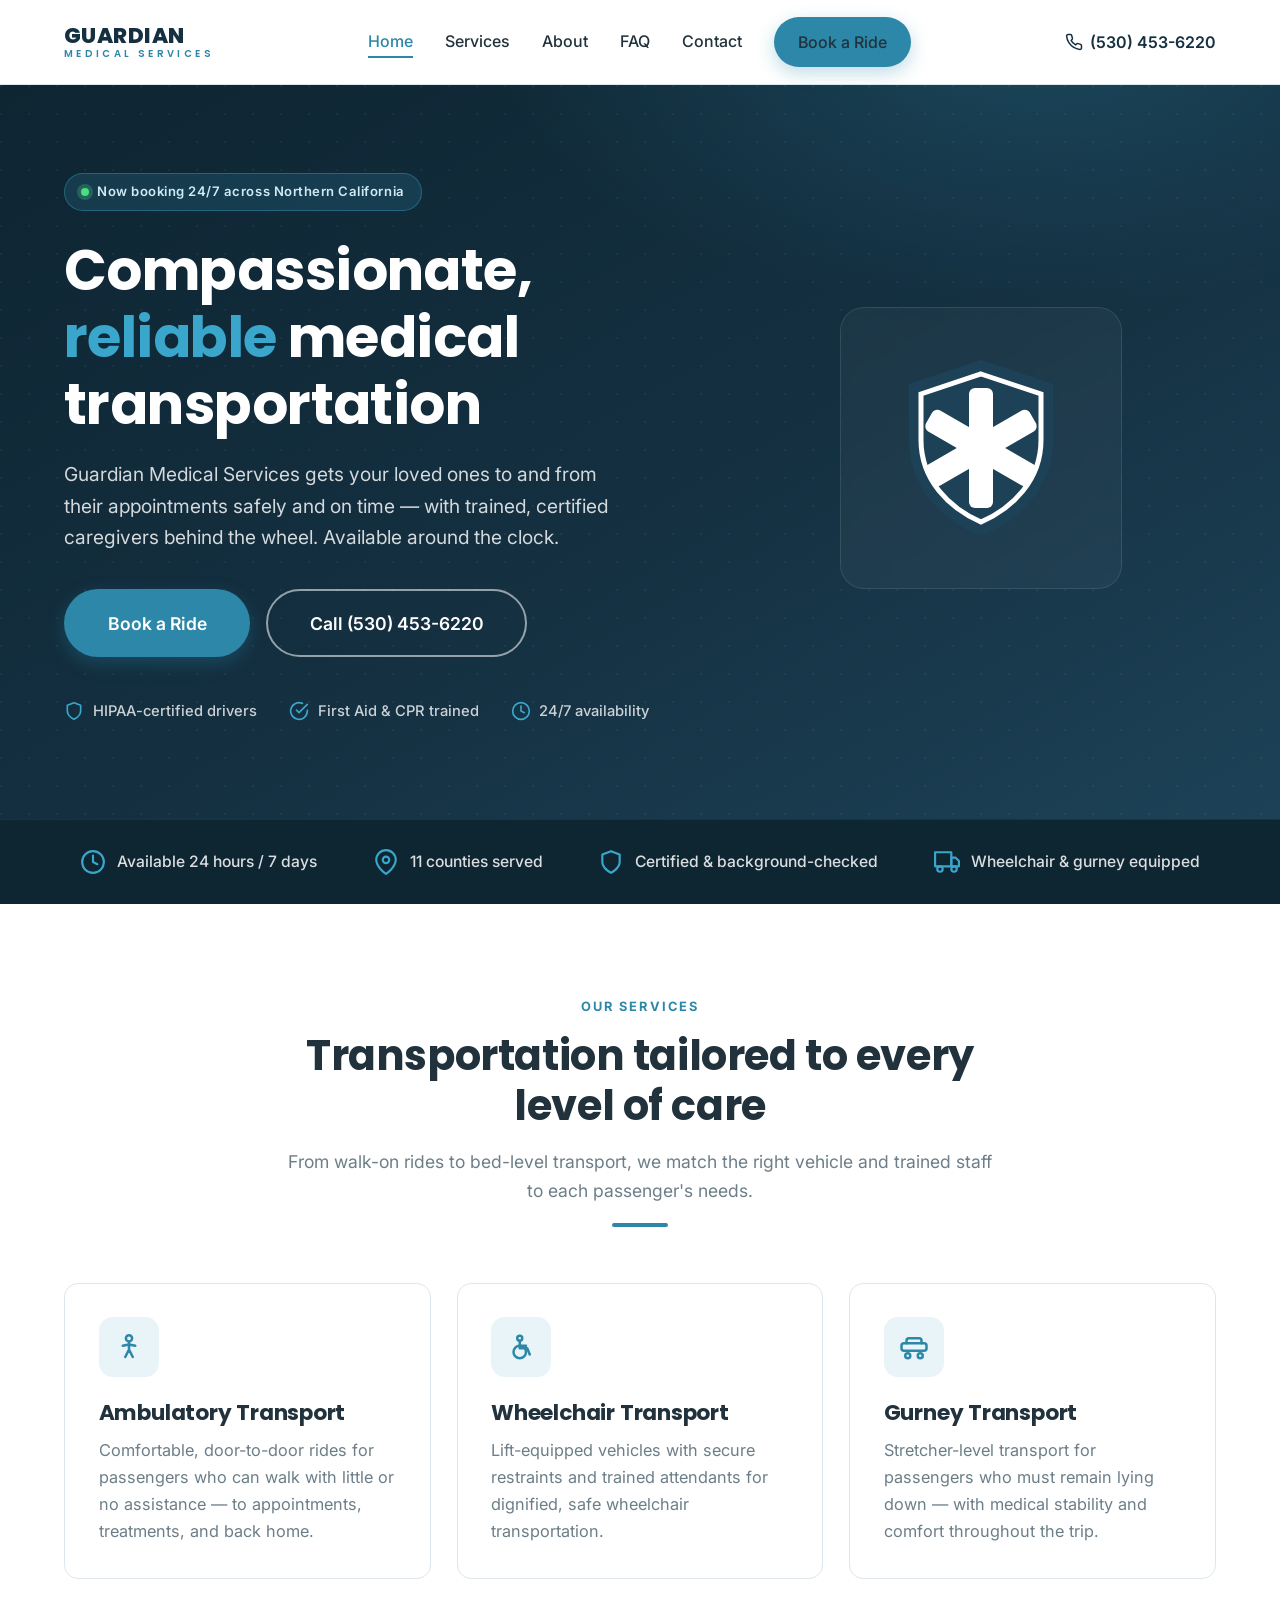
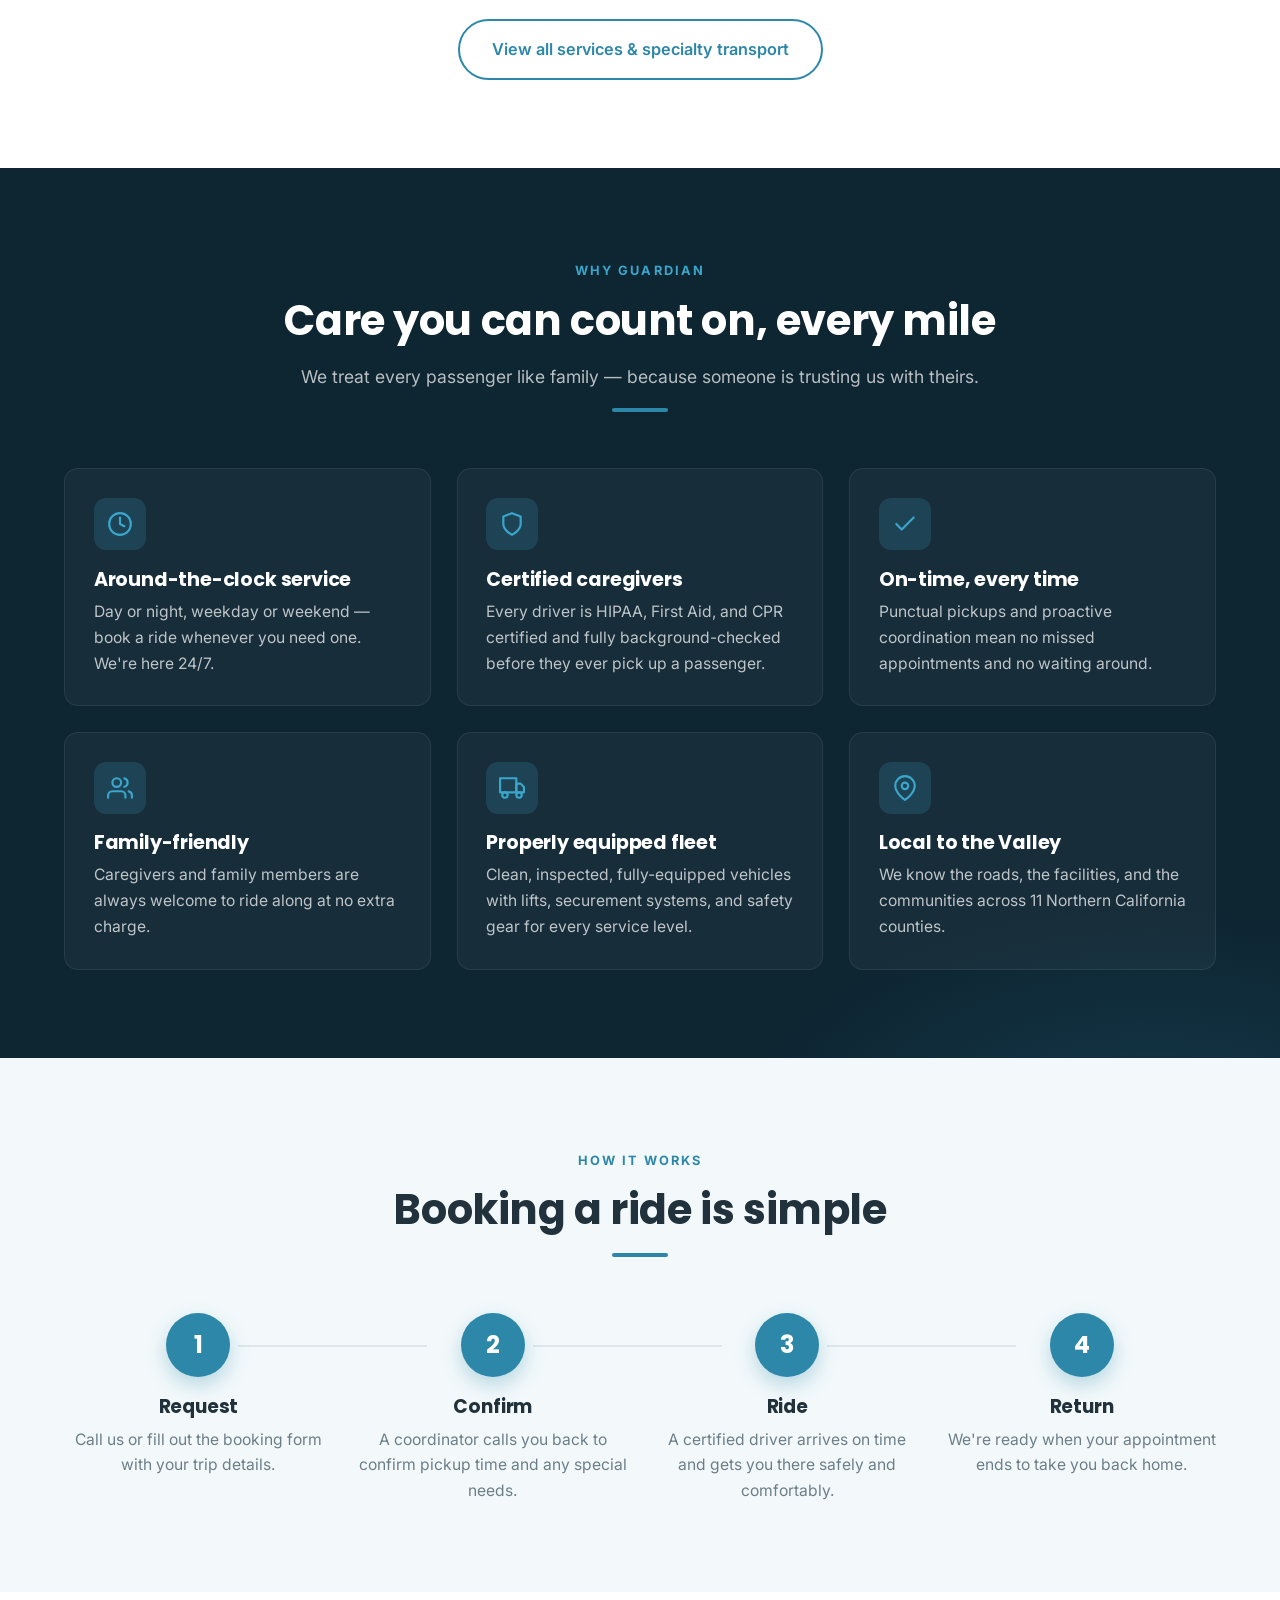
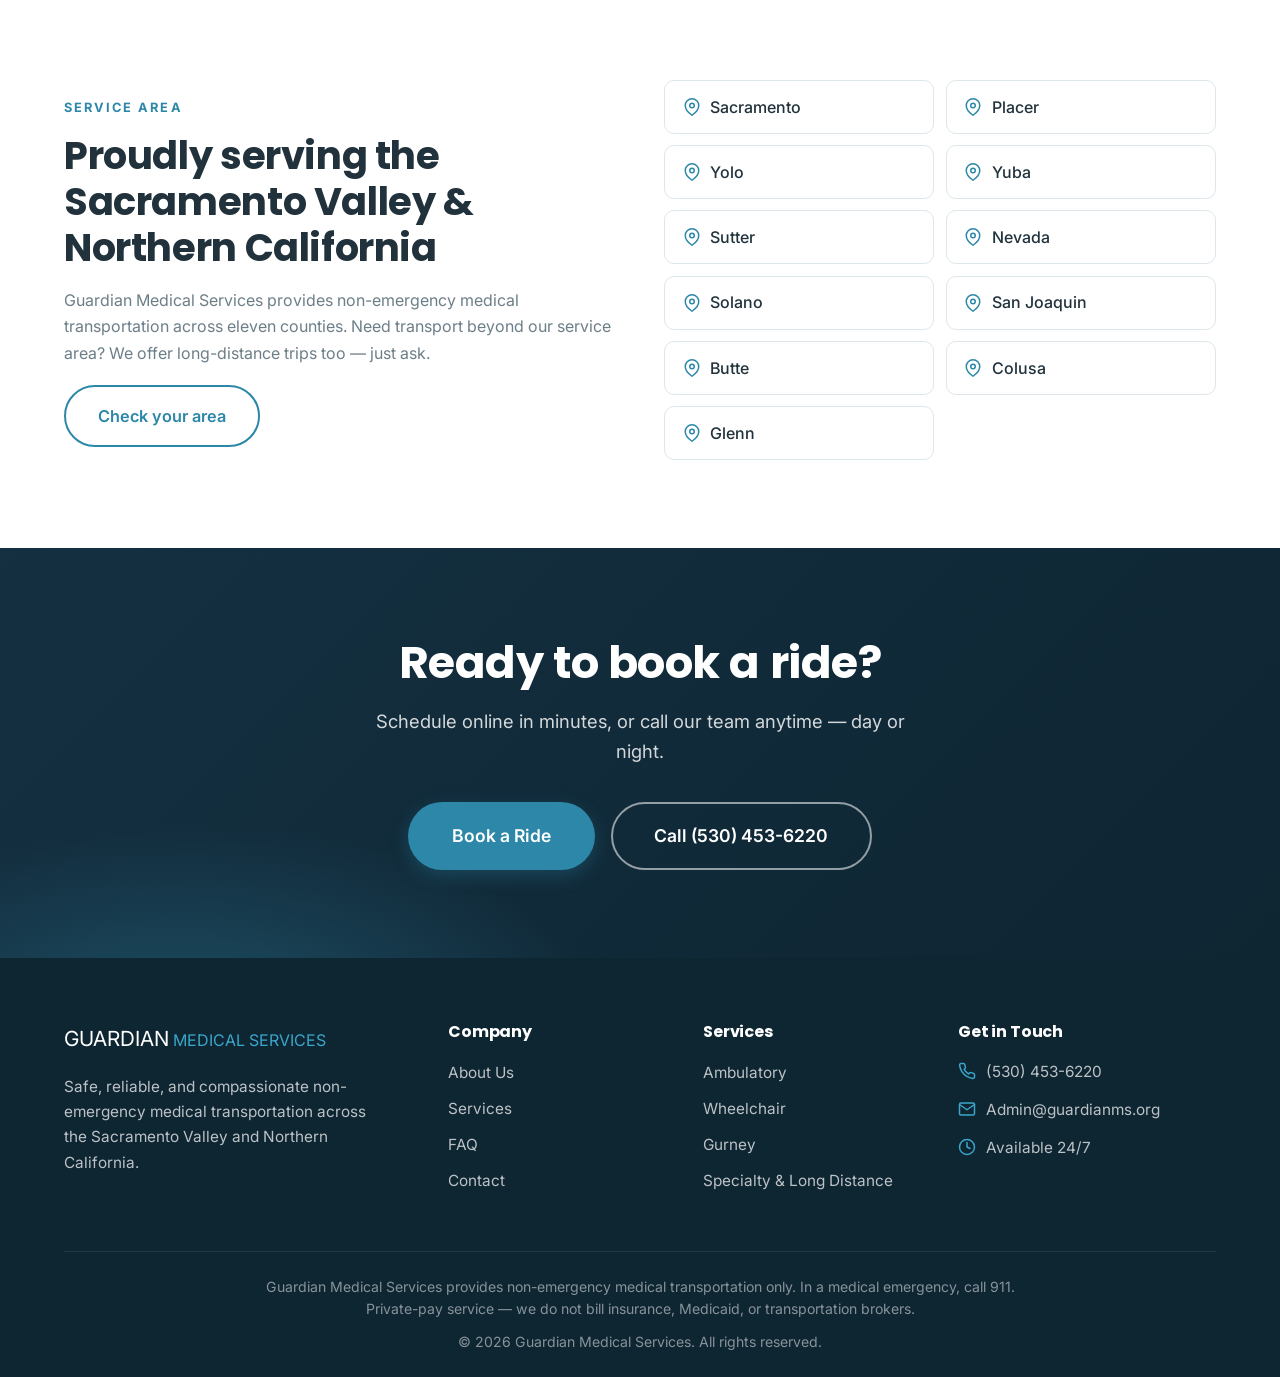
==== index.html @ 2181254e "Initial build: Guardian Medical Services NEMT website Multi-page static site (HTML/CSS/JS) for GitHu" ====
<!DOCTYPE html>
<html lang="en">
<head>
    <meta charset="UTF-8">
    <meta name="viewport" content="width=device-width, initial-scale=1.0">
    <title>Guardian Medical Services | Non-Emergency Medical Transportation — Sacramento Valley & Northern California</title>
    <meta name="description" content="Guardian Medical Services provides safe, reliable, 24/7 non-emergency medical transportation (NEMT) across the Sacramento Valley and Northern California. Ambulatory, wheelchair, gurney, and specialty transport with HIPAA, First Aid, and CPR certified drivers.">
    <link rel="icon" type="image/svg+xml" href="images/favicon.svg">
    <link rel="preconnect" href="https://fonts.googleapis.com">
    <link rel="preconnect" href="https://fonts.gstatic.com" crossorigin>
    <link href="https://fonts.googleapis.com/css2?family=Poppins:wght@500;600;700;800&family=Inter:wght@300;400;500;600;700&display=swap" rel="stylesheet">
    <link rel="stylesheet" href="css/style.css">
</head>
<body>

    <!-- ===================== Header ===================== -->
    <header class="site-header">
        <nav class="nav" aria-label="Primary">
            <a href="index.html" class="nav-logo" aria-label="Guardian Medical Services — Home">
                <img src="images/logo.png" alt="Guardian Medical Services"
                     onerror="this.style.display='none';this.nextElementSibling.style.display='block';">
                <span class="logo-fallback" style="display:none;">
                    <span class="lf-main">GUARDIAN</span>
                    <span class="lf-sub">MEDICAL SERVICES</span>
                </span>
            </a>

            <ul class="nav-links" id="navLinks">
                <li><a href="index.html" class="active">Home</a></li>
                <li><a href="services.html">Services</a></li>
                <li><a href="about.html">About</a></li>
                <li><a href="faq.html">FAQ</a></li>
                <li><a href="contact.html">Contact</a></li>
                <li><a href="book.html" class="btn btn-primary" style="padding:0.6rem 1.4rem;">Book a Ride</a></li>
            </ul>

            <div class="nav-cta">
                <a href="tel:+15304536220" class="nav-phone">
                    <svg viewBox="0 0 24 24" fill="none" stroke="currentColor" stroke-width="2" stroke-linecap="round" stroke-linejoin="round"><path d="M22 16.92v3a2 2 0 0 1-2.18 2 19.79 19.79 0 0 1-8.63-3.07 19.5 19.5 0 0 1-6-6 19.79 19.79 0 0 1-3.07-8.67A2 2 0 0 1 4.11 2h3a2 2 0 0 1 2 1.72c.13.96.36 1.9.7 2.81a2 2 0 0 1-.45 2.11L8.09 9.91a16 16 0 0 0 6 6l1.27-1.27a2 2 0 0 1 2.11-.45c.9.34 1.85.57 2.81.7A2 2 0 0 1 22 16.92z"/></svg>
                    <span>(530) 453-6220</span>
                </a>
                <button class="nav-toggle" id="navToggle" aria-label="Toggle menu" aria-expanded="false">
                    <span></span><span></span><span></span>
                </button>
            </div>
        </nav>
    </header>

    <!-- ===================== Hero ===================== -->
    <section class="hero">
        <div class="hero-inner">
            <div class="hero-copy">
                <span class="hero-badge"><span class="dot"></span> Now booking 24/7 across Northern California</span>
                <h1>Compassionate, <span class="hl">reliable</span> medical transportation</h1>
                <p>Guardian Medical Services gets your loved ones to and from their appointments safely and on time — with trained, certified caregivers behind the wheel. Available around the clock.</p>
                <div class="hero-actions">
                    <a href="book.html" class="btn btn-primary btn-lg">Book a Ride</a>
                    <a href="tel:+15304536220" class="btn btn-ghost btn-lg">Call (530) 453-6220</a>
                </div>
                <div class="hero-trust">
                    <span class="ht"><svg viewBox="0 0 24 24" fill="none" stroke="currentColor" stroke-width="2" stroke-linecap="round" stroke-linejoin="round"><path d="M12 22s8-4 8-10V5l-8-3-8 3v7c0 6 8 10 8 10z"/></svg> HIPAA-certified drivers</span>
                    <span class="ht"><svg viewBox="0 0 24 24" fill="none" stroke="currentColor" stroke-width="2" stroke-linecap="round" stroke-linejoin="round"><path d="M22 11.08V12a10 10 0 1 1-5.93-9.14"/><polyline points="22 4 12 14.01 9 11.01"/></svg> First Aid &amp; CPR trained</span>
                    <span class="ht"><svg viewBox="0 0 24 24" fill="none" stroke="currentColor" stroke-width="2" stroke-linecap="round" stroke-linejoin="round"><circle cx="12" cy="12" r="10"/><polyline points="12 6 12 12 16 14"/></svg> 24/7 availability</span>
                </div>
            </div>
            <div class="hero-art">
                <div class="logo-glow">
                    <img src="images/logo.png" alt="Guardian Medical Services"
                         onerror="this.style.display='none';this.nextElementSibling.style.display='block';">
                    <!-- SVG shield fallback if logo.png not yet added -->
                    <svg class="shield-svg" style="display:none;" viewBox="0 0 100 100" xmlns="http://www.w3.org/2000/svg">
                        <path d="M50 6 L86 18 V46 C86 70 70 86 50 94 C30 86 14 70 14 46 V18 Z" fill="#1d4257"/>
                        <path d="M50 13 L80 23 V46 C80 66 66 80 50 87 C34 80 20 66 20 46 V23 Z" fill="none" stroke="#fff" stroke-width="2.5"/>
                        <g transform="translate(50 50)" fill="#fff">
                            <rect x="-6" y="-30" width="12" height="60" rx="3"/>
                            <rect x="-6" y="-30" width="12" height="60" rx="3" transform="rotate(60)"/>
                            <rect x="-6" y="-30" width="12" height="60" rx="3" transform="rotate(120)"/>
                        </g>
                    </svg>
                </div>
            </div>
        </div>
    </section>

    <!-- ===================== Trust bar ===================== -->
    <section class="trustbar">
        <div class="container">
            <span class="ti"><svg viewBox="0 0 24 24" fill="none" stroke="currentColor" stroke-width="2" stroke-linecap="round" stroke-linejoin="round"><circle cx="12" cy="12" r="10"/><polyline points="12 6 12 12 16 14"/></svg> Available 24 hours / 7 days</span>
            <span class="ti"><svg viewBox="0 0 24 24" fill="none" stroke="currentColor" stroke-width="2" stroke-linecap="round" stroke-linejoin="round"><path d="M21 10c0 7-9 13-9 13s-9-6-9-13a9 9 0 0 1 18 0z"/><circle cx="12" cy="10" r="3"/></svg> 11 counties served</span>
            <span class="ti"><svg viewBox="0 0 24 24" fill="none" stroke="currentColor" stroke-width="2" stroke-linecap="round" stroke-linejoin="round"><path d="M12 22s8-4 8-10V5l-8-3-8 3v7c0 6 8 10 8 10z"/></svg> Certified &amp; background-checked</span>
            <span class="ti"><svg viewBox="0 0 24 24" fill="none" stroke="currentColor" stroke-width="2" stroke-linecap="round" stroke-linejoin="round"><rect x="1" y="3" width="15" height="13"/><polygon points="16 8 20 8 23 11 23 16 16 16 16 8"/><circle cx="5.5" cy="18.5" r="2.5"/><circle cx="18.5" cy="18.5" r="2.5"/></svg> Wheelchair &amp; gurney equipped</span>
        </div>
    </section>

    <!-- ===================== Services overview ===================== -->
    <section class="section">
        <div class="container">
            <div class="section-head reveal">
                <span class="eyebrow">Our Services</span>
                <h2>Transportation tailored to every level of care</h2>
                <p>From walk-on rides to bed-level transport, we match the right vehicle and trained staff to each passenger's needs.</p>
                <div class="accent-line"></div>
            </div>
            <div class="grid grid-3">
                <div class="card reveal">
                    <div class="card-icon"><svg viewBox="0 0 24 24" fill="none" stroke="currentColor" stroke-width="2" stroke-linecap="round" stroke-linejoin="round"><circle cx="12" cy="5" r="2.5"/><path d="M12 8v6m0 0-3 6m3-6 3 6M7 11l5-1 5 1"/></svg></div>
                    <h3>Ambulatory Transport</h3>
                    <p>Comfortable, door-to-door rides for passengers who can walk with little or no assistance — to appointments, treatments, and back home.</p>
                </div>
                <div class="card reveal d1">
                    <div class="card-icon"><svg viewBox="0 0 24 24" fill="none" stroke="currentColor" stroke-width="2" stroke-linecap="round" stroke-linejoin="round"><circle cx="11" cy="5" r="2"/><path d="M11 7v6h6l2 5"/><circle cx="11" cy="16" r="5"/><path d="M11 11h5"/></svg></div>
                    <h3>Wheelchair Transport</h3>
                    <p>Lift-equipped vehicles with secure restraints and trained attendants for dignified, safe wheelchair transportation.</p>
                </div>
                <div class="card reveal d2">
                    <div class="card-icon"><svg viewBox="0 0 24 24" fill="none" stroke="currentColor" stroke-width="2" stroke-linecap="round" stroke-linejoin="round"><rect x="2" y="9" width="20" height="6" rx="2"/><circle cx="7" cy="19" r="2"/><circle cx="17" cy="19" r="2"/><path d="M6 9V7a2 2 0 0 1 2-2h8a2 2 0 0 1 2 2v2"/></svg></div>
                    <h3>Gurney Transport</h3>
                    <p>Stretcher-level transport for passengers who must remain lying down — with medical stability and comfort throughout the trip.</p>
                </div>
            </div>
            <div style="text-align:center; margin-top:2.5rem;" class="reveal">
                <a href="services.html" class="btn btn-outline">View all services &amp; specialty transport</a>
            </div>
        </div>
    </section>

    <!-- ===================== Why Guardian ===================== -->
    <section class="section why">
        <div class="container">
            <div class="section-head reveal">
                <span class="eyebrow" style="color:var(--blue-light);">Why Guardian</span>
                <h2>Care you can count on, every mile</h2>
                <p>We treat every passenger like family — because someone is trusting us with theirs.</p>
                <div class="accent-line"></div>
            </div>
            <div class="why-grid">
                <div class="why-item reveal">
                    <div class="wi-icon"><svg viewBox="0 0 24 24" fill="none" stroke="currentColor" stroke-width="2" stroke-linecap="round" stroke-linejoin="round"><circle cx="12" cy="12" r="10"/><polyline points="12 6 12 12 16 14"/></svg></div>
                    <h3>Around-the-clock service</h3>
                    <p>Day or night, weekday or weekend — book a ride whenever you need one. We're here 24/7.</p>
                </div>
                <div class="why-item reveal d1">
                    <div class="wi-icon"><svg viewBox="0 0 24 24" fill="none" stroke="currentColor" stroke-width="2" stroke-linecap="round" stroke-linejoin="round"><path d="M12 22s8-4 8-10V5l-8-3-8 3v7c0 6 8 10 8 10z"/></svg></div>
                    <h3>Certified caregivers</h3>
                    <p>Every driver is HIPAA, First Aid, and CPR certified and fully background-checked before they ever pick up a passenger.</p>
                </div>
                <div class="why-item reveal d2">
                    <div class="wi-icon"><svg viewBox="0 0 24 24" fill="none" stroke="currentColor" stroke-width="2" stroke-linecap="round" stroke-linejoin="round"><path d="M20 6 9 17l-5-5"/></svg></div>
                    <h3>On-time, every time</h3>
                    <p>Punctual pickups and proactive coordination mean no missed appointments and no waiting around.</p>
                </div>
                <div class="why-item reveal">
                    <div class="wi-icon"><svg viewBox="0 0 24 24" fill="none" stroke="currentColor" stroke-width="2" stroke-linecap="round" stroke-linejoin="round"><path d="M17 21v-2a4 4 0 0 0-4-4H5a4 4 0 0 0-4 4v2"/><circle cx="9" cy="7" r="4"/><path d="M23 21v-2a4 4 0 0 0-3-3.87M16 3.13a4 4 0 0 1 0 7.75"/></svg></div>
                    <h3>Family-friendly</h3>
                    <p>Caregivers and family members are always welcome to ride along at no extra charge.</p>
                </div>
                <div class="why-item reveal d1">
                    <div class="wi-icon"><svg viewBox="0 0 24 24" fill="none" stroke="currentColor" stroke-width="2" stroke-linecap="round" stroke-linejoin="round"><rect x="1" y="3" width="15" height="13"/><polygon points="16 8 20 8 23 11 23 16 16 16 16 8"/><circle cx="5.5" cy="18.5" r="2.5"/><circle cx="18.5" cy="18.5" r="2.5"/></svg></div>
                    <h3>Properly equipped fleet</h3>
                    <p>Clean, inspected, fully-equipped vehicles with lifts, securement systems, and safety gear for every service level.</p>
                </div>
                <div class="why-item reveal d2">
                    <div class="wi-icon"><svg viewBox="0 0 24 24" fill="none" stroke="currentColor" stroke-width="2" stroke-linecap="round" stroke-linejoin="round"><path d="M21 10c0 7-9 13-9 13s-9-6-9-13a9 9 0 0 1 18 0z"/><circle cx="12" cy="10" r="3"/></svg></div>
                    <h3>Local to the Valley</h3>
                    <p>We know the roads, the facilities, and the communities across 11 Northern California counties.</p>
                </div>
            </div>
        </div>
    </section>

    <!-- ===================== How it works ===================== -->
    <section class="section" style="background:var(--sky-soft);">
        <div class="container">
            <div class="section-head reveal">
                <span class="eyebrow">How It Works</span>
                <h2>Booking a ride is simple</h2>
                <div class="accent-line"></div>
            </div>
            <div class="steps">
                <div class="step reveal">
                    <div class="step-num">1</div>
                    <h3>Request</h3>
                    <p>Call us or fill out the booking form with your trip details.</p>
                </div>
                <div class="step reveal d1">
                    <div class="step-num">2</div>
                    <h3>Confirm</h3>
                    <p>A coordinator calls you back to confirm pickup time and any special needs.</p>
                </div>
                <div class="step reveal d2">
                    <div class="step-num">3</div>
                    <h3>Ride</h3>
                    <p>A certified driver arrives on time and gets you there safely and comfortably.</p>
                </div>
                <div class="step reveal d3">
                    <div class="step-num">4</div>
                    <h3>Return</h3>
                    <p>We're ready when your appointment ends to take you back home.</p>
                </div>
            </div>
        </div>
    </section>

    <!-- ===================== Service area ===================== -->
    <section class="section">
        <div class="container">
            <div class="area-wrap">
                <div class="reveal">
                    <span class="eyebrow">Service Area</span>
                    <h2 style="font-size:clamp(1.8rem,3vw,2.4rem); margin-bottom:1rem;">Proudly serving the Sacramento Valley &amp; Northern California</h2>
                    <p style="color:var(--text-light); margin-bottom:1.2rem;">Guardian Medical Services provides non-emergency medical transportation across eleven counties. Need transport beyond our service area? We offer long-distance trips too — just ask.</p>
                    <a href="contact.html" class="btn btn-outline">Check your area</a>
                </div>
                <div class="county-grid reveal d1">
                    <span class="county"><svg viewBox="0 0 24 24" fill="none" stroke="currentColor" stroke-width="2" stroke-linecap="round" stroke-linejoin="round"><path d="M21 10c0 7-9 13-9 13s-9-6-9-13a9 9 0 0 1 18 0z"/><circle cx="12" cy="10" r="3"/></svg> Sacramento</span>
                    <span class="county"><svg viewBox="0 0 24 24" fill="none" stroke="currentColor" stroke-width="2" stroke-linecap="round" stroke-linejoin="round"><path d="M21 10c0 7-9 13-9 13s-9-6-9-13a9 9 0 0 1 18 0z"/><circle cx="12" cy="10" r="3"/></svg> Placer</span>
                    <span class="county"><svg viewBox="0 0 24 24" fill="none" stroke="currentColor" stroke-width="2" stroke-linecap="round" stroke-linejoin="round"><path d="M21 10c0 7-9 13-9 13s-9-6-9-13a9 9 0 0 1 18 0z"/><circle cx="12" cy="10" r="3"/></svg> Yolo</span>
                    <span class="county"><svg viewBox="0 0 24 24" fill="none" stroke="currentColor" stroke-width="2" stroke-linecap="round" stroke-linejoin="round"><path d="M21 10c0 7-9 13-9 13s-9-6-9-13a9 9 0 0 1 18 0z"/><circle cx="12" cy="10" r="3"/></svg> Yuba</span>
                    <span class="county"><svg viewBox="0 0 24 24" fill="none" stroke="currentColor" stroke-width="2" stroke-linecap="round" stroke-linejoin="round"><path d="M21 10c0 7-9 13-9 13s-9-6-9-13a9 9 0 0 1 18 0z"/><circle cx="12" cy="10" r="3"/></svg> Sutter</span>
                    <span class="county"><svg viewBox="0 0 24 24" fill="none" stroke="currentColor" stroke-width="2" stroke-linecap="round" stroke-linejoin="round"><path d="M21 10c0 7-9 13-9 13s-9-6-9-13a9 9 0 0 1 18 0z"/><circle cx="12" cy="10" r="3"/></svg> Nevada</span>
                    <span class="county"><svg viewBox="0 0 24 24" fill="none" stroke="currentColor" stroke-width="2" stroke-linecap="round" stroke-linejoin="round"><path d="M21 10c0 7-9 13-9 13s-9-6-9-13a9 9 0 0 1 18 0z"/><circle cx="12" cy="10" r="3"/></svg> Solano</span>
                    <span class="county"><svg viewBox="0 0 24 24" fill="none" stroke="currentColor" stroke-width="2" stroke-linecap="round" stroke-linejoin="round"><path d="M21 10c0 7-9 13-9 13s-9-6-9-13a9 9 0 0 1 18 0z"/><circle cx="12" cy="10" r="3"/></svg> San Joaquin</span>
                    <span class="county"><svg viewBox="0 0 24 24" fill="none" stroke="currentColor" stroke-width="2" stroke-linecap="round" stroke-linejoin="round"><path d="M21 10c0 7-9 13-9 13s-9-6-9-13a9 9 0 0 1 18 0z"/><circle cx="12" cy="10" r="3"/></svg> Butte</span>
                    <span class="county"><svg viewBox="0 0 24 24" fill="none" stroke="currentColor" stroke-width="2" stroke-linecap="round" stroke-linejoin="round"><path d="M21 10c0 7-9 13-9 13s-9-6-9-13a9 9 0 0 1 18 0z"/><circle cx="12" cy="10" r="3"/></svg> Colusa</span>
                    <span class="county"><svg viewBox="0 0 24 24" fill="none" stroke="currentColor" stroke-width="2" stroke-linecap="round" stroke-linejoin="round"><path d="M21 10c0 7-9 13-9 13s-9-6-9-13a9 9 0 0 1 18 0z"/><circle cx="12" cy="10" r="3"/></svg> Glenn</span>
                </div>
            </div>
        </div>
    </section>

    <!-- ===================== CTA ===================== -->
    <section class="section cta">
        <div class="container">
            <h2 class="reveal">Ready to book a ride?</h2>
            <p class="reveal">Schedule online in minutes, or call our team anytime — day or night.</p>
            <div class="cta-actions reveal">
                <a href="book.html" class="btn btn-primary btn-lg">Book a Ride</a>
                <a href="tel:+15304536220" class="btn btn-ghost btn-lg">Call (530) 453-6220</a>
            </div>
        </div>
    </section>

    <!-- ===================== Footer ===================== -->
    <footer class="site-footer">
        <div class="container">
            <div class="footer-grid">
                <div class="footer-brand">
                    <img src="images/logo.png" alt="Guardian Medical Services"
                         onerror="this.style.display='none';this.nextElementSibling.style.display='block';">
                    <span class="logo-fallback" style="display:none;">
                        <span class="lf-main" style="font-size:1.3rem;">GUARDIAN</span>
                        <span class="lf-sub">MEDICAL SERVICES</span>
                    </span>
                    <p>Safe, reliable, and compassionate non-emergency medical transportation across the Sacramento Valley and Northern California.</p>
                </div>
                <div class="footer-col">
                    <h4>Company</h4>
                    <ul>
                        <li><a href="about.html">About Us</a></li>
                        <li><a href="services.html">Services</a></li>
                        <li><a href="faq.html">FAQ</a></li>
                        <li><a href="contact.html">Contact</a></li>
                    </ul>
                </div>
                <div class="footer-col">
                    <h4>Services</h4>
                    <ul>
                        <li><a href="services.html">Ambulatory</a></li>
                        <li><a href="services.html">Wheelchair</a></li>
                        <li><a href="services.html">Gurney</a></li>
                        <li><a href="services.html">Specialty &amp; Long Distance</a></li>
                    </ul>
                </div>
                <div class="footer-col footer-contact">
                    <h4>Get in Touch</h4>
                    <ul>
                        <li><svg viewBox="0 0 24 24" fill="none" stroke="currentColor" stroke-width="2" stroke-linecap="round" stroke-linejoin="round"><path d="M22 16.92v3a2 2 0 0 1-2.18 2 19.79 19.79 0 0 1-8.63-3.07 19.5 19.5 0 0 1-6-6 19.79 19.79 0 0 1-3.07-8.67A2 2 0 0 1 4.11 2h3a2 2 0 0 1 2 1.72c.13.96.36 1.9.7 2.81a2 2 0 0 1-.45 2.11L8.09 9.91a16 16 0 0 0 6 6l1.27-1.27a2 2 0 0 1 2.11-.45c.9.34 1.85.57 2.81.7A2 2 0 0 1 22 16.92z"/></svg> <a href="tel:+15304536220">(530) 453-6220</a></li>
                        <li><svg viewBox="0 0 24 24" fill="none" stroke="currentColor" stroke-width="2" stroke-linecap="round" stroke-linejoin="round"><path d="M4 4h16c1.1 0 2 .9 2 2v12c0 1.1-.9 2-2 2H4c-1.1 0-2-.9-2-2V6c0-1.1.9-2 2-2z"/><polyline points="22,6 12,13 2,6"/></svg> <a href="mailto:Admin@guardianms.org">Admin@guardianms.org</a></li>
                        <li><svg viewBox="0 0 24 24" fill="none" stroke="currentColor" stroke-width="2" stroke-linecap="round" stroke-linejoin="round"><circle cx="12" cy="12" r="10"/><polyline points="12 6 12 12 16 14"/></svg> Available 24/7</li>
                    </ul>
                </div>
            </div>
            <div class="footer-bottom">
                <p class="disclaimer">Guardian Medical Services provides non-emergency medical transportation only. In a medical emergency, call 911. Private-pay service — we do not bill insurance, Medicaid, or transportation brokers.</p>
                <p>&copy; <span id="year">2026</span> Guardian Medical Services. All rights reserved.</p>
            </div>
        </div>
    </footer>

    <script src="js/main.js"></script>
</body>
</html>
---- css/style.css ----
/* ============================================================
   Guardian Medical Services — Stylesheet
   Brand: Star-of-life shield. Navy + medical blue.
   Pure CSS, no frameworks.
   ============================================================ */

/* ---------- Reset ---------- */
*,
*::before,
*::after {
    margin: 0;
    padding: 0;
    box-sizing: border-box;
}

/* ---------- Design Tokens ---------- */
:root {
    /* Brand palette (from logo) */
    --navy:        #143041;  /* deep shield navy */
    --navy-deep:   #0e2532;  /* darkest backgrounds */
    --navy-mid:    #1d4257;  /* mid navy accents */
    --blue:        #2c87a8;  /* primary medical blue */
    --blue-light:  #3ba6cb;  /* hover / lighter accent */
    --blue-dim:    #246f8c;  /* muted blue */
    --sky:         #e9f4f8;  /* light tinted section bg */
    --sky-soft:    #f3f9fb;  /* softest tinted bg */

    /* Neutrals */
    --white:       #ffffff;
    --off-white:   #f7fafb;
    --text-dark:   #21323c;  /* headings / strong text */
    --text:        #3f5560;  /* body text */
    --text-light:  #6c7e88;  /* muted text */
    --border:      #dde7eb;

    /* System */
    --shadow-sm: 0 2px 8px rgba(20, 48, 65, 0.06);
    --shadow:    0 6px 24px rgba(20, 48, 65, 0.10);
    --shadow-lg: 0 16px 48px rgba(20, 48, 65, 0.16);
    --radius:    14px;
    --radius-sm: 10px;
    --maxw:      1200px;
    --nav-h:     84px;
    --ease:      cubic-bezier(0.4, 0, 0.2, 1);

    --font-display: 'Poppins', 'Segoe UI', sans-serif;
    --font-body: 'Inter', 'Segoe UI', Tahoma, sans-serif;
}

/* ---------- Base ---------- */
html {
    scroll-behavior: smooth;
    scroll-padding-top: var(--nav-h);
}

body {
    font-family: var(--font-body);
    line-height: 1.65;
    color: var(--text);
    background: var(--white);
    -webkit-font-smoothing: antialiased;
    overflow-x: hidden;
}

h1, h2, h3, h4 {
    font-family: var(--font-display);
    color: var(--text-dark);
    line-height: 1.2;
    font-weight: 700;
    letter-spacing: -0.01em;
}

a { color: var(--blue); text-decoration: none; transition: color 0.2s var(--ease); }
a:hover { color: var(--blue-light); }

img { max-width: 100%; display: block; }

section { position: relative; }

/* ---------- Layout helpers ---------- */
.container {
    max-width: var(--maxw);
    margin: 0 auto;
    padding: 0 1.5rem;
}

.section {
    padding: 5.5rem 0;
}
.section--tight { padding: 4rem 0; }

.section-head {
    text-align: center;
    max-width: 720px;
    margin: 0 auto 3.5rem;
}
.section-head.left { text-align: left; margin-left: 0; }

.eyebrow {
    display: inline-block;
    font-family: var(--font-body);
    font-weight: 700;
    font-size: 0.8rem;
    letter-spacing: 0.16em;
    text-transform: uppercase;
    color: var(--blue);
    margin-bottom: 0.9rem;
}

.section-head h2 {
    font-size: clamp(1.9rem, 3.5vw, 2.6rem);
    margin-bottom: 1rem;
}
.section-head p {
    font-size: 1.1rem;
    color: var(--text-light);
}

.accent-line {
    width: 56px;
    height: 4px;
    background: var(--blue);
    border-radius: 2px;
    margin: 1.1rem auto 0;
}
.section-head.left .accent-line { margin-left: 0; }

/* ---------- Buttons ---------- */
.btn {
    display: inline-flex;
    align-items: center;
    justify-content: center;
    gap: 0.5rem;
    font-family: var(--font-body);
    font-weight: 600;
    font-size: 1.02rem;
    padding: 0.95rem 2rem;
    border-radius: 50px;
    border: 2px solid transparent;
    cursor: pointer;
    transition: all 0.25s var(--ease);
    white-space: nowrap;
}
.btn-primary {
    background: var(--blue);
    color: var(--white);
    box-shadow: 0 6px 18px rgba(44, 135, 168, 0.30);
}
.btn-primary:hover {
    background: var(--blue-light);
    color: var(--white);
    transform: translateY(-2px);
    box-shadow: 0 10px 26px rgba(44, 135, 168, 0.42);
}
.btn-ghost {
    background: transparent;
    color: var(--white);
    border-color: rgba(255, 255, 255, 0.55);
}
.btn-ghost:hover {
    background: rgba(255, 255, 255, 0.12);
    color: var(--white);
    border-color: #fff;
}
.btn-outline {
    background: transparent;
    color: var(--blue);
    border-color: var(--blue);
}
.btn-outline:hover {
    background: var(--blue);
    color: var(--white);
}
.btn-lg { padding: 1.1rem 2.6rem; font-size: 1.1rem; }

/* ============================================================
   Header / Nav
   ============================================================ */
.site-header {
    position: sticky;
    top: 0;
    z-index: 1000;
    background: rgba(255, 255, 255, 0.92);
    backdrop-filter: blur(10px);
    -webkit-backdrop-filter: blur(10px);
    border-bottom: 1px solid var(--border);
    transition: box-shadow 0.3s var(--ease);
}
.site-header.scrolled { box-shadow: var(--shadow-sm); }

.nav {
    max-width: var(--maxw);
    margin: 0 auto;
    padding: 0 1.5rem;
    height: var(--nav-h);
    display: flex;
    align-items: center;
    justify-content: space-between;
}

.nav-logo {
    display: flex;
    align-items: center;
    gap: 0.7rem;
}
.nav-logo img { height: 56px; width: auto; }
/* Text fallback shown if logo image is missing */
.nav-logo .logo-fallback {
    font-family: var(--font-display);
    font-weight: 800;
    line-height: 1;
    color: var(--navy);
}
.nav-logo .logo-fallback .lf-main { font-size: 1.35rem; letter-spacing: 0.02em; }
.nav-logo .logo-fallback .lf-sub {
    display: block;
    font-size: 0.62rem;
    letter-spacing: 0.34em;
    color: var(--blue);
    font-weight: 600;
    margin-top: 2px;
}

.nav-links {
    display: flex;
    align-items: center;
    gap: 2rem;
    list-style: none;
}
.nav-links a {
    font-weight: 500;
    color: var(--text-dark);
    font-size: 1rem;
    position: relative;
    padding: 0.4rem 0;
}
.nav-links a::after {
    content: '';
    position: absolute;
    left: 0; bottom: 0;
    width: 0; height: 2px;
    background: var(--blue);
    transition: width 0.25s var(--ease);
}
.nav-links a:hover::after,
.nav-links a.active::after { width: 100%; }
.nav-links a.active { color: var(--blue); }

.nav-cta { display: flex; align-items: center; gap: 1rem; }
.nav-phone {
    display: inline-flex;
    align-items: center;
    gap: 0.45rem;
    font-weight: 600;
    color: var(--navy);
}
.nav-phone:hover { color: var(--blue); }
.nav-phone svg { width: 18px; height: 18px; }

/* Mobile toggle */
.nav-toggle {
    display: none;
    flex-direction: column;
    gap: 5px;
    background: none;
    border: none;
    cursor: pointer;
    padding: 8px;
}
.nav-toggle span {
    width: 26px;
    height: 2.5px;
    background: var(--navy);
    border-radius: 2px;
    transition: all 0.3s var(--ease);
}
.nav-toggle.open span:nth-child(1) { transform: translateY(7.5px) rotate(45deg); }
.nav-toggle.open span:nth-child(2) { opacity: 0; }
.nav-toggle.open span:nth-child(3) { transform: translateY(-7.5px) rotate(-45deg); }

/* ============================================================
   Hero
   ============================================================ */
.hero {
    position: relative;
    background:
        radial-gradient(900px 500px at 80% -10%, rgba(59, 166, 203, 0.22), transparent 60%),
        linear-gradient(150deg, var(--navy-deep) 0%, var(--navy) 55%, var(--navy-mid) 100%);
    color: #fff;
    overflow: hidden;
}
.hero::after {
    content: '';
    position: absolute;
    inset: 0;
    background-image:
        radial-gradient(circle at 1px 1px, rgba(255,255,255,0.05) 1px, transparent 0);
    background-size: 28px 28px;
    pointer-events: none;
}
.hero-inner {
    max-width: var(--maxw);
    margin: 0 auto;
    padding: 5.5rem 1.5rem 6rem;
    display: grid;
    grid-template-columns: 1.15fr 0.85fr;
    gap: 3rem;
    align-items: center;
    position: relative;
    z-index: 1;
}
.hero-badge {
    display: inline-flex;
    align-items: center;
    gap: 0.5rem;
    background: rgba(59, 166, 203, 0.16);
    border: 1px solid rgba(59, 166, 203, 0.4);
    color: #cfeaf3;
    font-size: 0.82rem;
    font-weight: 600;
    letter-spacing: 0.04em;
    padding: 0.45rem 1rem;
    border-radius: 50px;
    margin-bottom: 1.6rem;
}
.hero-badge .dot {
    width: 8px; height: 8px; border-radius: 50%;
    background: #4ade80;
    box-shadow: 0 0 0 4px rgba(74, 222, 128, 0.25);
}
.hero h1 {
    color: #fff;
    font-size: clamp(2.3rem, 5vw, 3.5rem);
    margin-bottom: 1.3rem;
}
.hero h1 .hl { color: var(--blue-light); }
.hero p {
    font-size: 1.2rem;
    color: rgba(255, 255, 255, 0.82);
    max-width: 560px;
    margin-bottom: 2.2rem;
}
.hero-actions { display: flex; flex-wrap: wrap; gap: 1rem; }
.hero-trust {
    margin-top: 2.6rem;
    display: flex;
    flex-wrap: wrap;
    gap: 1.4rem 2rem;
}
.hero-trust .ht {
    display: flex;
    align-items: center;
    gap: 0.55rem;
    color: rgba(255,255,255,0.78);
    font-size: 0.92rem;
    font-weight: 500;
}
.hero-trust .ht svg { width: 20px; height: 20px; color: var(--blue-light); flex-shrink: 0; }

.hero-art {
    display: flex;
    justify-content: center;
    align-items: center;
}
.hero-art .logo-glow {
    position: relative;
    background: rgba(255,255,255,0.04);
    border: 1px solid rgba(255,255,255,0.10);
    border-radius: 24px;
    padding: 2.5rem;
    backdrop-filter: blur(4px);
}
.hero-art img { width: 230px; height: auto; filter: drop-shadow(0 12px 30px rgba(0,0,0,0.4)); }
.hero-art .shield-svg { width: 200px; height: auto; }

/* ============================================================
   Trust bar
   ============================================================ */
.trustbar {
    background: var(--navy-deep);
    color: rgba(255,255,255,0.85);
    border-top: 1px solid rgba(255,255,255,0.06);
}
.trustbar .container {
    display: flex;
    flex-wrap: wrap;
    justify-content: space-around;
    gap: 1.5rem;
    padding-top: 1.8rem;
    padding-bottom: 1.8rem;
}
.trustbar .ti {
    display: flex;
    align-items: center;
    gap: 0.7rem;
    font-weight: 500;
    font-size: 0.98rem;
}
.trustbar .ti svg { width: 26px; height: 26px; color: var(--blue-light); }

/* ============================================================
   Service cards
   ============================================================ */
.grid {
    display: grid;
    gap: 1.6rem;
}
.grid-3 { grid-template-columns: repeat(3, 1fr); }
.grid-2 { grid-template-columns: repeat(2, 1fr); }

.card {
    background: var(--white);
    border: 1px solid var(--border);
    border-radius: var(--radius);
    padding: 2.1rem;
    transition: transform 0.28s var(--ease), box-shadow 0.28s var(--ease), border-color 0.28s var(--ease);
    position: relative;
    overflow: hidden;
}
.card:hover {
    transform: translateY(-6px);
    box-shadow: var(--shadow);
    border-color: transparent;
}
.card-icon {
    width: 60px;
    height: 60px;
    border-radius: 14px;
    background: var(--sky);
    color: var(--blue);
    display: flex;
    align-items: center;
    justify-content: center;
    margin-bottom: 1.4rem;
    transition: all 0.28s var(--ease);
}
.card:hover .card-icon { background: var(--blue); color: #fff; }
.card-icon svg { width: 30px; height: 30px; }
.card h3 { font-size: 1.35rem; margin-bottom: 0.7rem; }
.card p { color: var(--text-light); font-size: 1.02rem; }

/* Service detail card with number */
.service-card { padding-top: 2.4rem; }
.service-card .num {
    position: absolute;
    top: 1.3rem; right: 1.6rem;
    font-family: var(--font-display);
    font-weight: 800;
    font-size: 2.4rem;
    color: var(--sky);
    line-height: 1;
}
.service-card:hover .num { color: #e0eff4; }

/* Feature list */
.feature-list { list-style: none; margin-top: 1rem; }
.feature-list li {
    display: flex;
    align-items: flex-start;
    gap: 0.6rem;
    padding: 0.4rem 0;
    color: var(--text);
}
.feature-list li svg { width: 20px; height: 20px; color: var(--blue); flex-shrink: 0; margin-top: 3px; }

/* ============================================================
   Why us / feature strip
   ============================================================ */
.why {
    background: var(--navy-deep);
    color: #fff;
    background-image:
        radial-gradient(700px 400px at 90% 110%, rgba(44,135,168,0.20), transparent 60%);
}
.why .section-head h2 { color: #fff; }
.why .section-head p { color: rgba(255,255,255,0.7); }
.why-grid { display: grid; grid-template-columns: repeat(3, 1fr); gap: 1.6rem; }
.why-item {
    padding: 1.8rem;
    background: rgba(255,255,255,0.04);
    border: 1px solid rgba(255,255,255,0.08);
    border-radius: var(--radius);
    transition: background 0.25s var(--ease);
}
.why-item:hover { background: rgba(255,255,255,0.07); }
.why-item .wi-icon {
    width: 52px; height: 52px;
    border-radius: 12px;
    background: rgba(59,166,203,0.18);
    color: var(--blue-light);
    display: flex; align-items: center; justify-content: center;
    margin-bottom: 1.1rem;
}
.why-item .wi-icon svg { width: 26px; height: 26px; }
.why-item h3 { color: #fff; font-size: 1.2rem; margin-bottom: 0.5rem; }
.why-item p { color: rgba(255,255,255,0.72); font-size: 0.98rem; }

/* ============================================================
   Steps / How it works
   ============================================================ */
.steps { display: grid; grid-template-columns: repeat(4, 1fr); gap: 1.6rem; counter-reset: step; }
.step { text-align: center; position: relative; }
.step .step-num {
    width: 64px; height: 64px;
    margin: 0 auto 1.2rem;
    border-radius: 50%;
    background: var(--blue);
    color: #fff;
    display: flex; align-items: center; justify-content: center;
    font-family: var(--font-display);
    font-weight: 700;
    font-size: 1.5rem;
    box-shadow: 0 8px 20px rgba(44,135,168,0.30);
    position: relative;
    z-index: 1;
}
.step h3 { font-size: 1.18rem; margin-bottom: 0.5rem; }
.step p { color: var(--text-light); font-size: 0.98rem; }
/* connecting line */
.steps .step:not(:last-child)::after {
    content: '';
    position: absolute;
    top: 32px; left: calc(50% + 40px);
    width: calc(100% - 80px);
    height: 2px;
    background: var(--border);
    z-index: 0;
}

/* ============================================================
   Service area
   ============================================================ */
.area-wrap {
    display: grid;
    grid-template-columns: 1fr 1fr;
    gap: 3rem;
    align-items: center;
}
.county-grid {
    display: grid;
    grid-template-columns: repeat(2, 1fr);
    gap: 0.7rem;
}
.county-grid .county {
    display: flex;
    align-items: center;
    gap: 0.6rem;
    background: var(--white);
    border: 1px solid var(--border);
    border-radius: var(--radius-sm);
    padding: 0.8rem 1.1rem;
    font-weight: 500;
    color: var(--text-dark);
    transition: all 0.2s var(--ease);
}
.county-grid .county:hover { border-color: var(--blue); box-shadow: var(--shadow-sm); }
.county-grid .county svg { width: 18px; height: 18px; color: var(--blue); }

/* ============================================================
   Booking form
   ============================================================ */
.book-layout {
    display: grid;
    grid-template-columns: 0.85fr 1.15fr;
    gap: 3rem;
    align-items: start;
}
.book-aside { position: sticky; top: calc(var(--nav-h) + 1.5rem); }
.book-aside h2 { font-size: clamp(1.8rem, 3vw, 2.4rem); margin-bottom: 1rem; }
.book-aside p { color: var(--text-light); margin-bottom: 1.8rem; }
.aside-card {
    background: var(--navy);
    color: #fff;
    border-radius: var(--radius);
    padding: 1.8rem;
    margin-top: 1.5rem;
}
.aside-card h3 { color: #fff; font-size: 1.1rem; margin-bottom: 1rem; }
.aside-card ul { list-style: none; }
.aside-card li {
    display: flex; align-items: flex-start; gap: 0.7rem;
    padding: 0.5rem 0;
    color: rgba(255,255,255,0.85);
    font-size: 0.96rem;
}
.aside-card li svg { width: 20px; height: 20px; color: var(--blue-light); flex-shrink: 0; margin-top: 3px; }

.form-card {
    background: var(--white);
    border: 1px solid var(--border);
    border-radius: var(--radius);
    padding: 2.5rem;
    box-shadow: var(--shadow);
}
.privacy-note {
    display: flex;
    gap: 0.7rem;
    background: var(--sky);
    border-radius: var(--radius-sm);
    padding: 0.9rem 1.1rem;
    margin-bottom: 1.8rem;
    font-size: 0.9rem;
    color: var(--navy-mid);
}
.privacy-note svg { width: 20px; height: 20px; color: var(--blue); flex-shrink: 0; }

.form-group { margin-bottom: 1.4rem; }
.form-row { display: grid; grid-template-columns: 1fr 1fr; gap: 1.4rem; }
.form-group label {
    display: block;
    margin-bottom: 0.45rem;
    font-weight: 600;
    color: var(--text-dark);
    font-size: 0.95rem;
}
.form-group label .req { color: var(--blue); }
.form-group input,
.form-group select,
.form-group textarea {
    width: 100%;
    padding: 0.85rem 1rem;
    font-size: 1rem;
    font-family: var(--font-body);
    color: var(--text-dark);
    border: 2px solid var(--border);
    border-radius: var(--radius-sm);
    background: var(--white);
    transition: border-color 0.2s var(--ease), box-shadow 0.2s var(--ease);
}
.form-group input:focus,
.form-group select:focus,
.form-group textarea:focus {
    outline: none;
    border-color: var(--blue);
    box-shadow: 0 0 0 4px rgba(44, 135, 168, 0.12);
}
.form-group textarea { resize: vertical; min-height: 110px; }
.form-hint { font-size: 0.85rem; color: var(--text-light); margin-top: 0.35rem; }

.success-message {
    display: none;
    background: #e7f6ec;
    border: 1px solid #b6e0c4;
    color: #1c6b3a;
    padding: 1.2rem 1.4rem;
    border-radius: var(--radius-sm);
    margin-bottom: 1.5rem;
    font-weight: 500;
}
.success-message.show { display: flex; gap: 0.7rem; align-items: flex-start; }
.success-message svg { width: 22px; height: 22px; flex-shrink: 0; }

/* ============================================================
   Team
   ============================================================ */
.team-grid { display: grid; grid-template-columns: repeat(3, 1fr); gap: 1.6rem; }
.team-card {
    background: var(--white);
    border: 1px solid var(--border);
    border-radius: var(--radius);
    padding: 2.2rem;
    text-align: center;
    transition: transform 0.28s var(--ease), box-shadow 0.28s var(--ease);
}
.team-card:hover { transform: translateY(-5px); box-shadow: var(--shadow); }
.team-avatar {
    width: 96px; height: 96px;
    margin: 0 auto 1.3rem;
    border-radius: 50%;
    background: linear-gradient(140deg, var(--navy), var(--blue));
    display: flex; align-items: center; justify-content: center;
    color: #fff;
}
.team-avatar svg { width: 44px; height: 44px; }
.team-card h3 { font-size: 1.25rem; margin-bottom: 0.3rem; }
.team-card .role { color: var(--blue); font-weight: 600; font-size: 0.95rem; margin-bottom: 0.9rem; }
.team-card p { color: var(--text-light); font-size: 0.98rem; }

/* ============================================================
   FAQ
   ============================================================ */
.faq-list { max-width: 820px; margin: 0 auto; }
.faq-item {
    border: 1px solid var(--border);
    border-radius: var(--radius-sm);
    margin-bottom: 1rem;
    overflow: hidden;
    background: var(--white);
    transition: box-shadow 0.2s var(--ease);
}
.faq-item.open { box-shadow: var(--shadow-sm); border-color: var(--blue); }
.faq-q {
    display: flex;
    justify-content: space-between;
    align-items: center;
    gap: 1rem;
    padding: 1.3rem 1.5rem;
    cursor: pointer;
    font-family: var(--font-display);
    font-weight: 600;
    font-size: 1.08rem;
    color: var(--text-dark);
    list-style: none;
}
.faq-q:hover { color: var(--blue); }
.faq-q .chev {
    width: 24px; height: 24px;
    flex-shrink: 0;
    color: var(--blue);
    transition: transform 0.3s var(--ease);
}
.faq-item.open .faq-q .chev { transform: rotate(180deg); }
.faq-a {
    max-height: 0;
    overflow: hidden;
    transition: max-height 0.32s var(--ease);
}
.faq-a-inner { padding: 0 1.5rem 1.4rem; color: var(--text-light); }

/* ============================================================
   CTA banner
   ============================================================ */
.cta {
    background:
        radial-gradient(700px 360px at 15% 120%, rgba(59,166,203,0.30), transparent 60%),
        linear-gradient(135deg, var(--navy) 0%, var(--navy-deep) 100%);
    color: #fff;
    text-align: center;
}
.cta h2 { color: #fff; font-size: clamp(1.9rem, 4vw, 2.8rem); margin-bottom: 1rem; }
.cta p { color: rgba(255,255,255,0.82); font-size: 1.15rem; max-width: 560px; margin: 0 auto 2.2rem; }
.cta-actions { display: flex; gap: 1rem; justify-content: center; flex-wrap: wrap; }

/* ============================================================
   Sub-page hero (banner)
   ============================================================ */
.page-hero {
    background:
        radial-gradient(700px 380px at 85% -20%, rgba(59,166,203,0.20), transparent 60%),
        linear-gradient(150deg, var(--navy-deep), var(--navy));
    color: #fff;
    padding: 4rem 0 4.2rem;
    text-align: center;
}
.page-hero .eyebrow { color: var(--blue-light); }
.page-hero h1 { color: #fff; font-size: clamp(2.1rem, 4.5vw, 3rem); margin-bottom: 0.8rem; }
.page-hero p { color: rgba(255,255,255,0.8); font-size: 1.15rem; max-width: 620px; margin: 0 auto; }
.breadcrumb {
    margin-top: 1.4rem;
    font-size: 0.9rem;
    color: rgba(255,255,255,0.6);
}
.breadcrumb a { color: rgba(255,255,255,0.85); }
.breadcrumb a:hover { color: #fff; }

/* ============================================================
   Contact
   ============================================================ */
.contact-grid { display: grid; grid-template-columns: repeat(3, 1fr); gap: 1.6rem; }
.contact-card {
    background: var(--white);
    border: 1px solid var(--border);
    border-radius: var(--radius);
    padding: 2.2rem;
    text-align: center;
    transition: transform 0.28s var(--ease), box-shadow 0.28s var(--ease);
}
.contact-card:hover { transform: translateY(-5px); box-shadow: var(--shadow); }
.contact-card .cc-icon {
    width: 58px; height: 58px;
    margin: 0 auto 1.1rem;
    border-radius: 14px;
    background: var(--sky);
    color: var(--blue);
    display: flex; align-items: center; justify-content: center;
}
.contact-card .cc-icon svg { width: 28px; height: 28px; }
.contact-card h3 { font-size: 1.2rem; margin-bottom: 0.6rem; }
.contact-card p { color: var(--text-light); }
.contact-card a { font-weight: 600; }

/* ============================================================
   Footer
   ============================================================ */
.site-footer {
    background: var(--navy-deep);
    color: rgba(255,255,255,0.72);
    padding: 4rem 0 0;
}
.footer-grid {
    display: grid;
    grid-template-columns: 1.6fr 1fr 1fr 1.2fr;
    gap: 2.5rem;
    padding-bottom: 3rem;
}
.footer-brand img { height: 64px; margin-bottom: 1.1rem; }
.footer-brand .logo-fallback { color: #fff; margin-bottom: 1.1rem; }
.footer-brand .logo-fallback .lf-sub { color: var(--blue-light); }
.footer-brand p { font-size: 0.96rem; max-width: 320px; }
.footer-col h4 {
    color: #fff;
    font-size: 1rem;
    margin-bottom: 1.1rem;
    font-family: var(--font-display);
}
.footer-col ul { list-style: none; }
.footer-col li { margin-bottom: 0.6rem; }
.footer-col a { color: rgba(255,255,255,0.72); font-size: 0.96rem; }
.footer-col a:hover { color: var(--blue-light); }
.footer-contact li {
    display: flex; align-items: flex-start; gap: 0.6rem;
    font-size: 0.96rem;
    margin-bottom: 0.8rem;
}
.footer-contact svg { width: 18px; height: 18px; color: var(--blue-light); flex-shrink: 0; margin-top: 3px; }
.footer-bottom {
    border-top: 1px solid rgba(255,255,255,0.08);
    padding: 1.5rem 0;
    text-align: center;
    font-size: 0.88rem;
    color: rgba(255,255,255,0.5);
}
.footer-bottom .disclaimer { max-width: 760px; margin: 0 auto 0.6rem; line-height: 1.6; }

/* ============================================================
   Scroll reveal
   ============================================================ */
.reveal {
    opacity: 0;
    transform: translateY(26px);
    transition: opacity 0.6s var(--ease), transform 0.6s var(--ease);
}
.reveal.visible { opacity: 1; transform: none; }
.reveal.d1 { transition-delay: 0.08s; }
.reveal.d2 { transition-delay: 0.16s; }
.reveal.d3 { transition-delay: 0.24s; }
@media (prefers-reduced-motion: reduce) {
    .reveal { opacity: 1; transform: none; transition: none; }
    html { scroll-behavior: auto; }
}

/* ============================================================
   Responsive
   ============================================================ */
@media (max-width: 980px) {
    .hero-inner { grid-template-columns: 1fr; gap: 2.5rem; }
    .hero-art { order: -1; }
    .hero-art img, .hero-art .shield-svg { width: 170px; }
    .book-layout { grid-template-columns: 1fr; gap: 2rem; }
    .book-aside { position: static; }
    .footer-grid { grid-template-columns: 1fr 1fr; gap: 2rem; }
}

@media (max-width: 820px) {
    :root { --nav-h: 72px; }
    .nav-links {
        position: fixed;
        top: var(--nav-h); right: 0;
        height: calc(100vh - var(--nav-h));
        width: min(78vw, 320px);
        background: var(--white);
        flex-direction: column;
        align-items: flex-start;
        gap: 0.4rem;
        padding: 1.8rem;
        box-shadow: -8px 0 30px rgba(0,0,0,0.12);
        transform: translateX(100%);
        transition: transform 0.32s var(--ease);
        border-left: 1px solid var(--border);
    }
    .nav-links.open { transform: translateX(0); }
    .nav-links a { width: 100%; padding: 0.7rem 0; font-size: 1.08rem; border-bottom: 1px solid var(--border); }
    .nav-links a::after { display: none; }
    .nav-toggle { display: flex; }
    .nav-phone span { display: none; }
    .grid-3, .why-grid, .team-grid, .contact-grid { grid-template-columns: 1fr; }
    .grid-2 { grid-template-columns: 1fr; }
    .steps { grid-template-columns: 1fr 1fr; gap: 2rem; }
    .steps .step::after { display: none; }
    .area-wrap { grid-template-columns: 1fr; gap: 2rem; }
}

@media (max-width: 560px) {
    .section { padding: 4rem 0; }
    .form-row { grid-template-columns: 1fr; }
    .steps { grid-template-columns: 1fr; }
    .footer-grid { grid-template-columns: 1fr; }
    .hero-actions, .cta-actions { flex-direction: column; }
    .hero-actions .btn, .cta-actions .btn { width: 100%; }
    .form-card { padding: 1.6rem; }
    .county-grid { grid-template-columns: 1fr; }
}
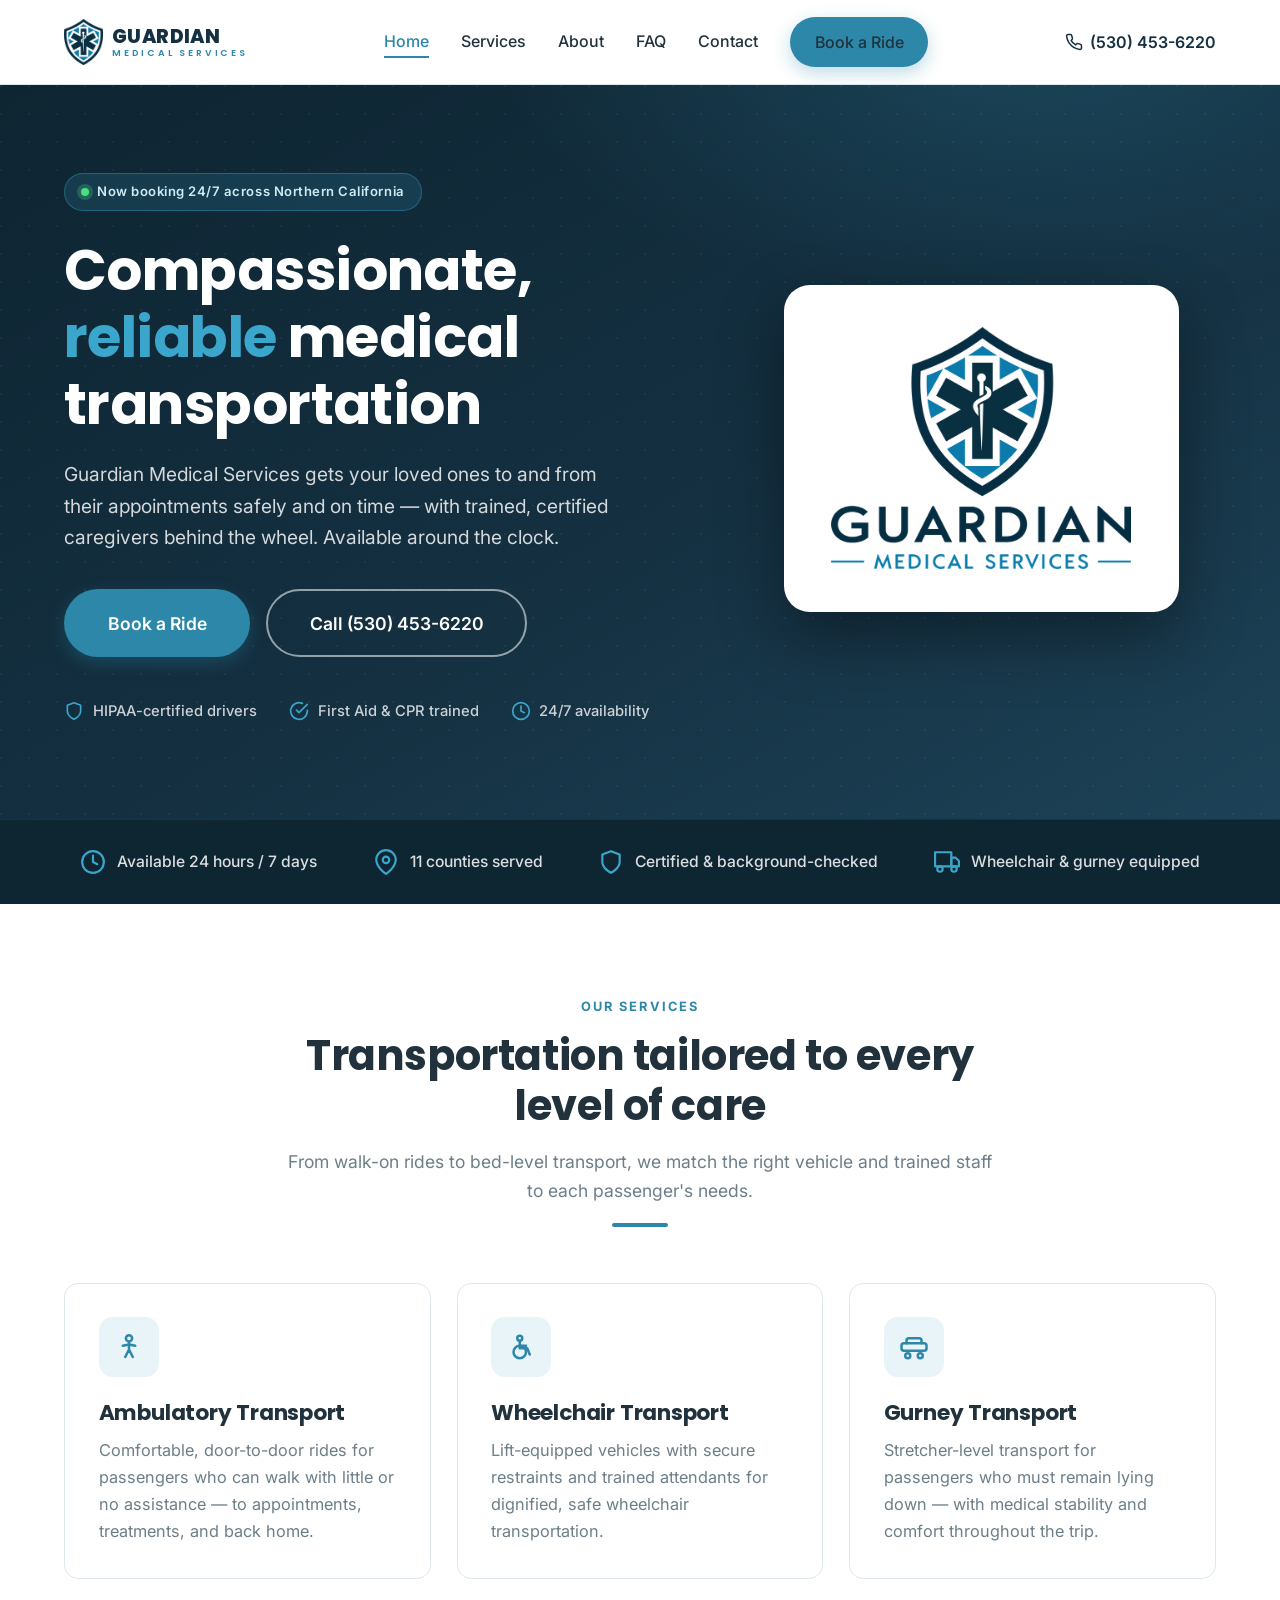
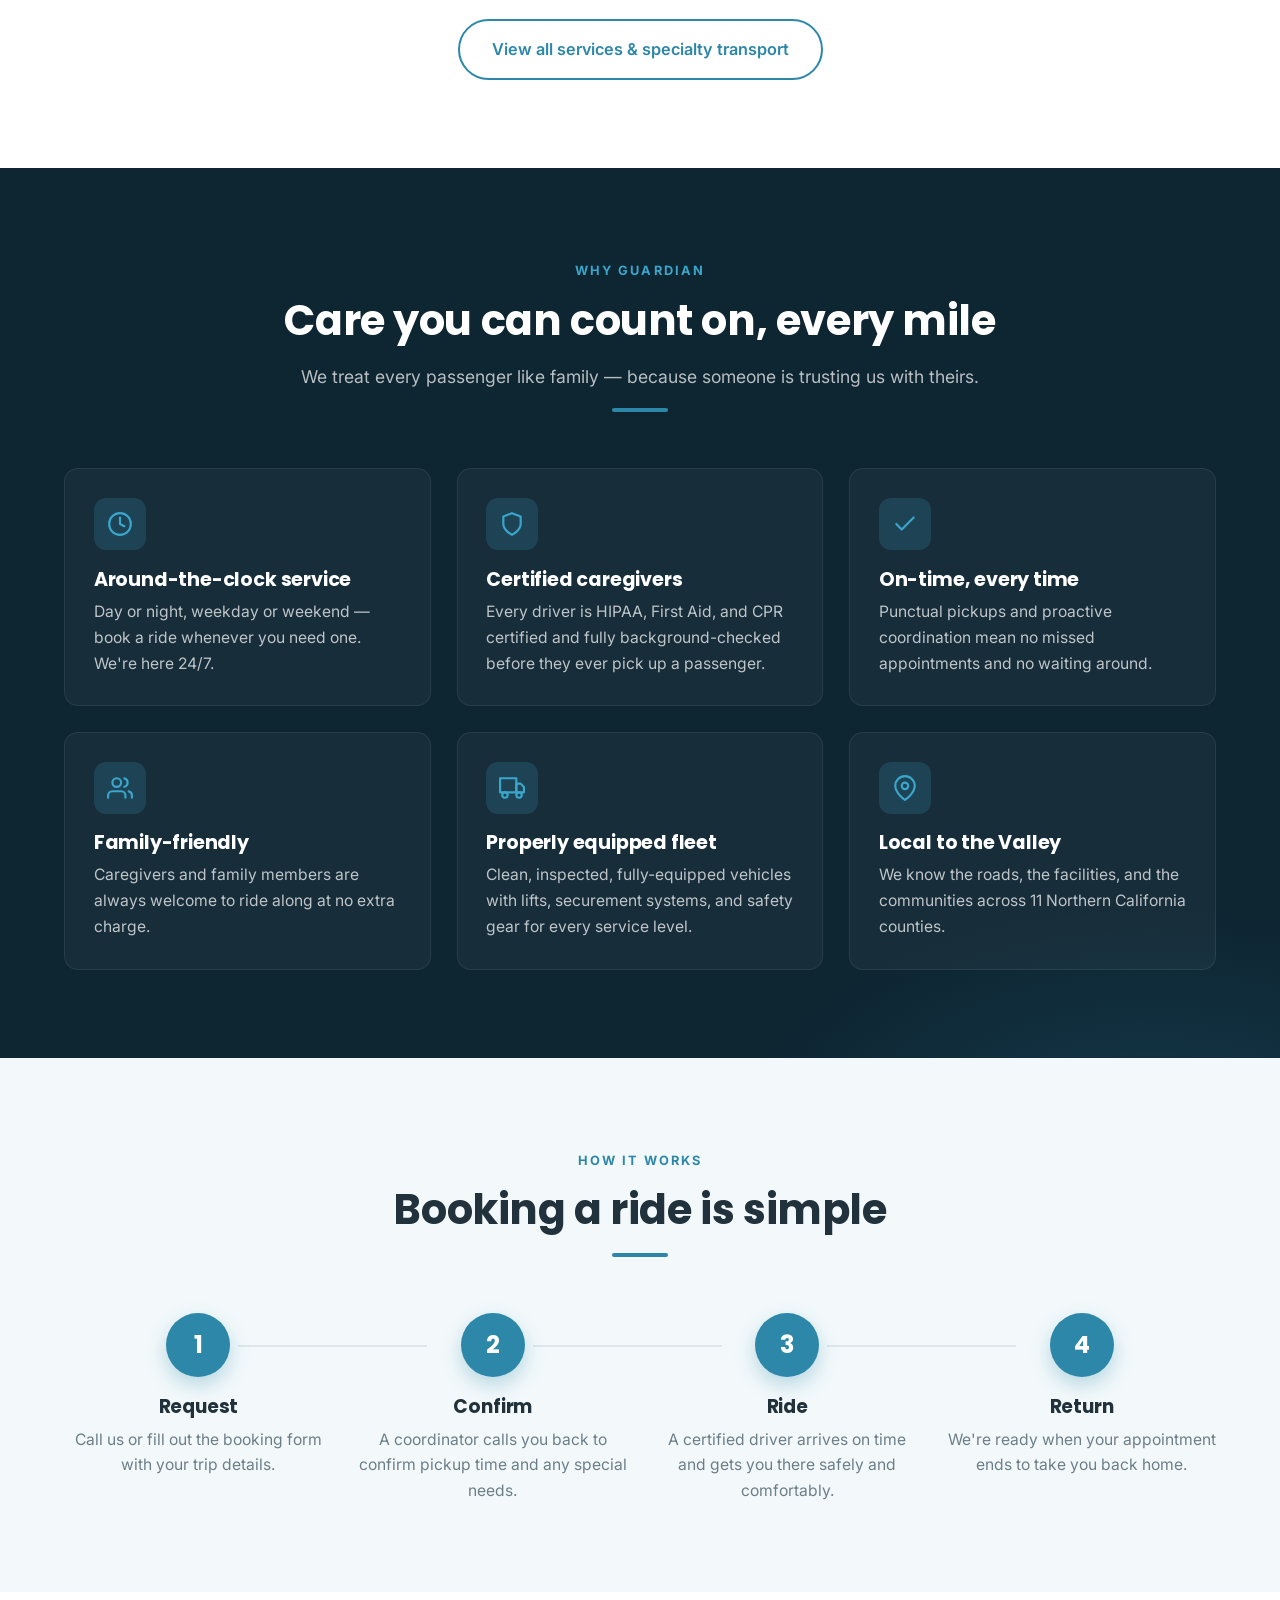
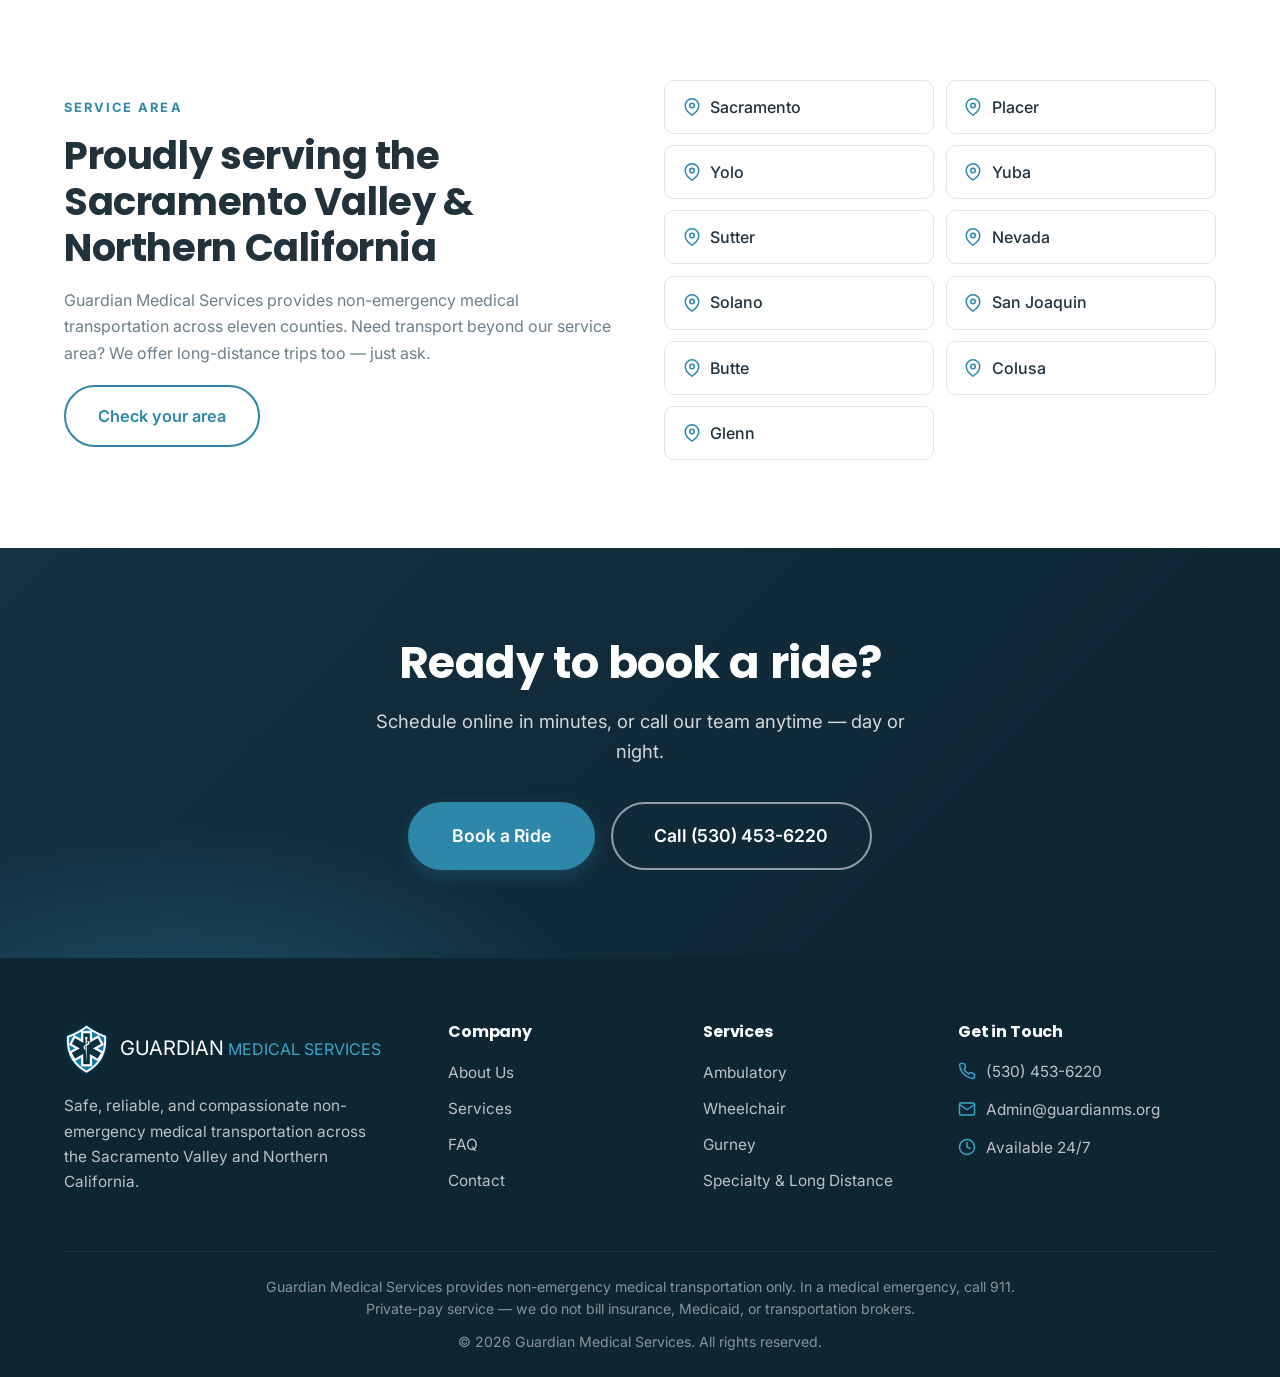
==== commit 2d8eb1ed: "Add logo assets and accessibility improvements - Add real logo: logo.png (hero, on white plate) + lo" ====
--- a/index.html
+++ b/index.html
@@ -17,9 +17,8 @@
     <header class="site-header">
         <nav class="nav" aria-label="Primary">
             <a href="index.html" class="nav-logo" aria-label="Guardian Medical Services — Home">
-                <img src="images/logo.png" alt="Guardian Medical Services"
-                     onerror="this.style.display='none';this.nextElementSibling.style.display='block';">
-                <span class="logo-fallback" style="display:none;">
+                <img src="images/logo-icon.png" alt="" class="nav-logo-icon">
+                <span class="logo-fallback">
                     <span class="lf-main">GUARDIAN</span>
                     <span class="lf-sub">MEDICAL SERVICES</span>
                 </span>
@@ -36,7 +35,7 @@
 
             <div class="nav-cta">
                 <a href="tel:+15304536220" class="nav-phone">
-                    <svg viewBox="0 0 24 24" fill="none" stroke="currentColor" stroke-width="2" stroke-linecap="round" stroke-linejoin="round"><path d="M22 16.92v3a2 2 0 0 1-2.18 2 19.79 19.79 0 0 1-8.63-3.07 19.5 19.5 0 0 1-6-6 19.79 19.79 0 0 1-3.07-8.67A2 2 0 0 1 4.11 2h3a2 2 0 0 1 2 1.72c.13.96.36 1.9.7 2.81a2 2 0 0 1-.45 2.11L8.09 9.91a16 16 0 0 0 6 6l1.27-1.27a2 2 0 0 1 2.11-.45c.9.34 1.85.57 2.81.7A2 2 0 0 1 22 16.92z"/></svg>
+                    <svg aria-hidden="true" viewBox="0 0 24 24" fill="none" stroke="currentColor" stroke-width="2" stroke-linecap="round" stroke-linejoin="round"><path d="M22 16.92v3a2 2 0 0 1-2.18 2 19.79 19.79 0 0 1-8.63-3.07 19.5 19.5 0 0 1-6-6 19.79 19.79 0 0 1-3.07-8.67A2 2 0 0 1 4.11 2h3a2 2 0 0 1 2 1.72c.13.96.36 1.9.7 2.81a2 2 0 0 1-.45 2.11L8.09 9.91a16 16 0 0 0 6 6l1.27-1.27a2 2 0 0 1 2.11-.45c.9.34 1.85.57 2.81.7A2 2 0 0 1 22 16.92z"/></svg>
                     <span>(530) 453-6220</span>
                 </a>
                 <button class="nav-toggle" id="navToggle" aria-label="Toggle menu" aria-expanded="false">
@@ -58,25 +57,14 @@
                     <a href="tel:+15304536220" class="btn btn-ghost btn-lg">Call (530) 453-6220</a>
                 </div>
                 <div class="hero-trust">
-                    <span class="ht"><svg viewBox="0 0 24 24" fill="none" stroke="currentColor" stroke-width="2" stroke-linecap="round" stroke-linejoin="round"><path d="M12 22s8-4 8-10V5l-8-3-8 3v7c0 6 8 10 8 10z"/></svg> HIPAA-certified drivers</span>
-                    <span class="ht"><svg viewBox="0 0 24 24" fill="none" stroke="currentColor" stroke-width="2" stroke-linecap="round" stroke-linejoin="round"><path d="M22 11.08V12a10 10 0 1 1-5.93-9.14"/><polyline points="22 4 12 14.01 9 11.01"/></svg> First Aid &amp; CPR trained</span>
-                    <span class="ht"><svg viewBox="0 0 24 24" fill="none" stroke="currentColor" stroke-width="2" stroke-linecap="round" stroke-linejoin="round"><circle cx="12" cy="12" r="10"/><polyline points="12 6 12 12 16 14"/></svg> 24/7 availability</span>
+                    <span class="ht"><svg aria-hidden="true" viewBox="0 0 24 24" fill="none" stroke="currentColor" stroke-width="2" stroke-linecap="round" stroke-linejoin="round"><path d="M12 22s8-4 8-10V5l-8-3-8 3v7c0 6 8 10 8 10z"/></svg> HIPAA-certified drivers</span>
+                    <span class="ht"><svg aria-hidden="true" viewBox="0 0 24 24" fill="none" stroke="currentColor" stroke-width="2" stroke-linecap="round" stroke-linejoin="round"><path d="M22 11.08V12a10 10 0 1 1-5.93-9.14"/><polyline points="22 4 12 14.01 9 11.01"/></svg> First Aid &amp; CPR trained</span>
+                    <span class="ht"><svg aria-hidden="true" viewBox="0 0 24 24" fill="none" stroke="currentColor" stroke-width="2" stroke-linecap="round" stroke-linejoin="round"><circle cx="12" cy="12" r="10"/><polyline points="12 6 12 12 16 14"/></svg> 24/7 availability</span>
                 </div>
             </div>
             <div class="hero-art">
                 <div class="logo-glow">
-                    <img src="images/logo.png" alt="Guardian Medical Services"
-                         onerror="this.style.display='none';this.nextElementSibling.style.display='block';">
-                    <!-- SVG shield fallback if logo.png not yet added -->
-                    <svg class="shield-svg" style="display:none;" viewBox="0 0 100 100" xmlns="http://www.w3.org/2000/svg">
-                        <path d="M50 6 L86 18 V46 C86 70 70 86 50 94 C30 86 14 70 14 46 V18 Z" fill="#1d4257"/>
-                        <path d="M50 13 L80 23 V46 C80 66 66 80 50 87 C34 80 20 66 20 46 V23 Z" fill="none" stroke="#fff" stroke-width="2.5"/>
-                        <g transform="translate(50 50)" fill="#fff">
-                            <rect x="-6" y="-30" width="12" height="60" rx="3"/>
-                            <rect x="-6" y="-30" width="12" height="60" rx="3" transform="rotate(60)"/>
-                            <rect x="-6" y="-30" width="12" height="60" rx="3" transform="rotate(120)"/>
-                        </g>
-                    </svg>
+                    <img src="images/logo.png" alt="Guardian Medical Services" class="hero-logo">
                 </div>
             </div>
         </div>
@@ -85,10 +73,10 @@
     <!-- ===================== Trust bar ===================== -->
     <section class="trustbar">
         <div class="container">
-            <span class="ti"><svg viewBox="0 0 24 24" fill="none" stroke="currentColor" stroke-width="2" stroke-linecap="round" stroke-linejoin="round"><circle cx="12" cy="12" r="10"/><polyline points="12 6 12 12 16 14"/></svg> Available 24 hours / 7 days</span>
-            <span class="ti"><svg viewBox="0 0 24 24" fill="none" stroke="currentColor" stroke-width="2" stroke-linecap="round" stroke-linejoin="round"><path d="M21 10c0 7-9 13-9 13s-9-6-9-13a9 9 0 0 1 18 0z"/><circle cx="12" cy="10" r="3"/></svg> 11 counties served</span>
-            <span class="ti"><svg viewBox="0 0 24 24" fill="none" stroke="currentColor" stroke-width="2" stroke-linecap="round" stroke-linejoin="round"><path d="M12 22s8-4 8-10V5l-8-3-8 3v7c0 6 8 10 8 10z"/></svg> Certified &amp; background-checked</span>
-            <span class="ti"><svg viewBox="0 0 24 24" fill="none" stroke="currentColor" stroke-width="2" stroke-linecap="round" stroke-linejoin="round"><rect x="1" y="3" width="15" height="13"/><polygon points="16 8 20 8 23 11 23 16 16 16 16 8"/><circle cx="5.5" cy="18.5" r="2.5"/><circle cx="18.5" cy="18.5" r="2.5"/></svg> Wheelchair &amp; gurney equipped</span>
+            <span class="ti"><svg aria-hidden="true" viewBox="0 0 24 24" fill="none" stroke="currentColor" stroke-width="2" stroke-linecap="round" stroke-linejoin="round"><circle cx="12" cy="12" r="10"/><polyline points="12 6 12 12 16 14"/></svg> Available 24 hours / 7 days</span>
+            <span class="ti"><svg aria-hidden="true" viewBox="0 0 24 24" fill="none" stroke="currentColor" stroke-width="2" stroke-linecap="round" stroke-linejoin="round"><path d="M21 10c0 7-9 13-9 13s-9-6-9-13a9 9 0 0 1 18 0z"/><circle cx="12" cy="10" r="3"/></svg> 11 counties served</span>
+            <span class="ti"><svg aria-hidden="true" viewBox="0 0 24 24" fill="none" stroke="currentColor" stroke-width="2" stroke-linecap="round" stroke-linejoin="round"><path d="M12 22s8-4 8-10V5l-8-3-8 3v7c0 6 8 10 8 10z"/></svg> Certified &amp; background-checked</span>
+            <span class="ti"><svg aria-hidden="true" viewBox="0 0 24 24" fill="none" stroke="currentColor" stroke-width="2" stroke-linecap="round" stroke-linejoin="round"><rect x="1" y="3" width="15" height="13"/><polygon points="16 8 20 8 23 11 23 16 16 16 16 8"/><circle cx="5.5" cy="18.5" r="2.5"/><circle cx="18.5" cy="18.5" r="2.5"/></svg> Wheelchair &amp; gurney equipped</span>
         </div>
     </section>
 
@@ -103,17 +91,17 @@
             </div>
             <div class="grid grid-3">
                 <div class="card reveal">
-                    <div class="card-icon"><svg viewBox="0 0 24 24" fill="none" stroke="currentColor" stroke-width="2" stroke-linecap="round" stroke-linejoin="round"><circle cx="12" cy="5" r="2.5"/><path d="M12 8v6m0 0-3 6m3-6 3 6M7 11l5-1 5 1"/></svg></div>
+                    <div class="card-icon"><svg aria-hidden="true" viewBox="0 0 24 24" fill="none" stroke="currentColor" stroke-width="2" stroke-linecap="round" stroke-linejoin="round"><circle cx="12" cy="5" r="2.5"/><path d="M12 8v6m0 0-3 6m3-6 3 6M7 11l5-1 5 1"/></svg></div>
                     <h3>Ambulatory Transport</h3>
                     <p>Comfortable, door-to-door rides for passengers who can walk with little or no assistance — to appointments, treatments, and back home.</p>
                 </div>
                 <div class="card reveal d1">
-                    <div class="card-icon"><svg viewBox="0 0 24 24" fill="none" stroke="currentColor" stroke-width="2" stroke-linecap="round" stroke-linejoin="round"><circle cx="11" cy="5" r="2"/><path d="M11 7v6h6l2 5"/><circle cx="11" cy="16" r="5"/><path d="M11 11h5"/></svg></div>
+                    <div class="card-icon"><svg aria-hidden="true" viewBox="0 0 24 24" fill="none" stroke="currentColor" stroke-width="2" stroke-linecap="round" stroke-linejoin="round"><circle cx="11" cy="5" r="2"/><path d="M11 7v6h6l2 5"/><circle cx="11" cy="16" r="5"/><path d="M11 11h5"/></svg></div>
                     <h3>Wheelchair Transport</h3>
                     <p>Lift-equipped vehicles with secure restraints and trained attendants for dignified, safe wheelchair transportation.</p>
                 </div>
                 <div class="card reveal d2">
-                    <div class="card-icon"><svg viewBox="0 0 24 24" fill="none" stroke="currentColor" stroke-width="2" stroke-linecap="round" stroke-linejoin="round"><rect x="2" y="9" width="20" height="6" rx="2"/><circle cx="7" cy="19" r="2"/><circle cx="17" cy="19" r="2"/><path d="M6 9V7a2 2 0 0 1 2-2h8a2 2 0 0 1 2 2v2"/></svg></div>
+                    <div class="card-icon"><svg aria-hidden="true" viewBox="0 0 24 24" fill="none" stroke="currentColor" stroke-width="2" stroke-linecap="round" stroke-linejoin="round"><rect x="2" y="9" width="20" height="6" rx="2"/><circle cx="7" cy="19" r="2"/><circle cx="17" cy="19" r="2"/><path d="M6 9V7a2 2 0 0 1 2-2h8a2 2 0 0 1 2 2v2"/></svg></div>
                     <h3>Gurney Transport</h3>
                     <p>Stretcher-level transport for passengers who must remain lying down — with medical stability and comfort throughout the trip.</p>
                 </div>
@@ -135,32 +123,32 @@
             </div>
             <div class="why-grid">
                 <div class="why-item reveal">
-                    <div class="wi-icon"><svg viewBox="0 0 24 24" fill="none" stroke="currentColor" stroke-width="2" stroke-linecap="round" stroke-linejoin="round"><circle cx="12" cy="12" r="10"/><polyline points="12 6 12 12 16 14"/></svg></div>
+                    <div class="wi-icon"><svg aria-hidden="true" viewBox="0 0 24 24" fill="none" stroke="currentColor" stroke-width="2" stroke-linecap="round" stroke-linejoin="round"><circle cx="12" cy="12" r="10"/><polyline points="12 6 12 12 16 14"/></svg></div>
                     <h3>Around-the-clock service</h3>
                     <p>Day or night, weekday or weekend — book a ride whenever you need one. We're here 24/7.</p>
                 </div>
                 <div class="why-item reveal d1">
-                    <div class="wi-icon"><svg viewBox="0 0 24 24" fill="none" stroke="currentColor" stroke-width="2" stroke-linecap="round" stroke-linejoin="round"><path d="M12 22s8-4 8-10V5l-8-3-8 3v7c0 6 8 10 8 10z"/></svg></div>
+                    <div class="wi-icon"><svg aria-hidden="true" viewBox="0 0 24 24" fill="none" stroke="currentColor" stroke-width="2" stroke-linecap="round" stroke-linejoin="round"><path d="M12 22s8-4 8-10V5l-8-3-8 3v7c0 6 8 10 8 10z"/></svg></div>
                     <h3>Certified caregivers</h3>
                     <p>Every driver is HIPAA, First Aid, and CPR certified and fully background-checked before they ever pick up a passenger.</p>
                 </div>
                 <div class="why-item reveal d2">
-                    <div class="wi-icon"><svg viewBox="0 0 24 24" fill="none" stroke="currentColor" stroke-width="2" stroke-linecap="round" stroke-linejoin="round"><path d="M20 6 9 17l-5-5"/></svg></div>
+                    <div class="wi-icon"><svg aria-hidden="true" viewBox="0 0 24 24" fill="none" stroke="currentColor" stroke-width="2" stroke-linecap="round" stroke-linejoin="round"><path d="M20 6 9 17l-5-5"/></svg></div>
                     <h3>On-time, every time</h3>
                     <p>Punctual pickups and proactive coordination mean no missed appointments and no waiting around.</p>
                 </div>
                 <div class="why-item reveal">
-                    <div class="wi-icon"><svg viewBox="0 0 24 24" fill="none" stroke="currentColor" stroke-width="2" stroke-linecap="round" stroke-linejoin="round"><path d="M17 21v-2a4 4 0 0 0-4-4H5a4 4 0 0 0-4 4v2"/><circle cx="9" cy="7" r="4"/><path d="M23 21v-2a4 4 0 0 0-3-3.87M16 3.13a4 4 0 0 1 0 7.75"/></svg></div>
+                    <div class="wi-icon"><svg aria-hidden="true" viewBox="0 0 24 24" fill="none" stroke="currentColor" stroke-width="2" stroke-linecap="round" stroke-linejoin="round"><path d="M17 21v-2a4 4 0 0 0-4-4H5a4 4 0 0 0-4 4v2"/><circle cx="9" cy="7" r="4"/><path d="M23 21v-2a4 4 0 0 0-3-3.87M16 3.13a4 4 0 0 1 0 7.75"/></svg></div>
                     <h3>Family-friendly</h3>
                     <p>Caregivers and family members are always welcome to ride along at no extra charge.</p>
                 </div>
                 <div class="why-item reveal d1">
-                    <div class="wi-icon"><svg viewBox="0 0 24 24" fill="none" stroke="currentColor" stroke-width="2" stroke-linecap="round" stroke-linejoin="round"><rect x="1" y="3" width="15" height="13"/><polygon points="16 8 20 8 23 11 23 16 16 16 16 8"/><circle cx="5.5" cy="18.5" r="2.5"/><circle cx="18.5" cy="18.5" r="2.5"/></svg></div>
+                    <div class="wi-icon"><svg aria-hidden="true" viewBox="0 0 24 24" fill="none" stroke="currentColor" stroke-width="2" stroke-linecap="round" stroke-linejoin="round"><rect x="1" y="3" width="15" height="13"/><polygon points="16 8 20 8 23 11 23 16 16 16 16 8"/><circle cx="5.5" cy="18.5" r="2.5"/><circle cx="18.5" cy="18.5" r="2.5"/></svg></div>
                     <h3>Properly equipped fleet</h3>
                     <p>Clean, inspected, fully-equipped vehicles with lifts, securement systems, and safety gear for every service level.</p>
                 </div>
                 <div class="why-item reveal d2">
-                    <div class="wi-icon"><svg viewBox="0 0 24 24" fill="none" stroke="currentColor" stroke-width="2" stroke-linecap="round" stroke-linejoin="round"><path d="M21 10c0 7-9 13-9 13s-9-6-9-13a9 9 0 0 1 18 0z"/><circle cx="12" cy="10" r="3"/></svg></div>
+                    <div class="wi-icon"><svg aria-hidden="true" viewBox="0 0 24 24" fill="none" stroke="currentColor" stroke-width="2" stroke-linecap="round" stroke-linejoin="round"><path d="M21 10c0 7-9 13-9 13s-9-6-9-13a9 9 0 0 1 18 0z"/><circle cx="12" cy="10" r="3"/></svg></div>
                     <h3>Local to the Valley</h3>
                     <p>We know the roads, the facilities, and the communities across 11 Northern California counties.</p>
                 </div>
@@ -212,17 +200,17 @@
                     <a href="contact.html" class="btn btn-outline">Check your area</a>
                 </div>
                 <div class="county-grid reveal d1">
-                    <span class="county"><svg viewBox="0 0 24 24" fill="none" stroke="currentColor" stroke-width="2" stroke-linecap="round" stroke-linejoin="round"><path d="M21 10c0 7-9 13-9 13s-9-6-9-13a9 9 0 0 1 18 0z"/><circle cx="12" cy="10" r="3"/></svg> Sacramento</span>
-                    <span class="county"><svg viewBox="0 0 24 24" fill="none" stroke="currentColor" stroke-width="2" stroke-linecap="round" stroke-linejoin="round"><path d="M21 10c0 7-9 13-9 13s-9-6-9-13a9 9 0 0 1 18 0z"/><circle cx="12" cy="10" r="3"/></svg> Placer</span>
-                    <span class="county"><svg viewBox="0 0 24 24" fill="none" stroke="currentColor" stroke-width="2" stroke-linecap="round" stroke-linejoin="round"><path d="M21 10c0 7-9 13-9 13s-9-6-9-13a9 9 0 0 1 18 0z"/><circle cx="12" cy="10" r="3"/></svg> Yolo</span>
-                    <span class="county"><svg viewBox="0 0 24 24" fill="none" stroke="currentColor" stroke-width="2" stroke-linecap="round" stroke-linejoin="round"><path d="M21 10c0 7-9 13-9 13s-9-6-9-13a9 9 0 0 1 18 0z"/><circle cx="12" cy="10" r="3"/></svg> Yuba</span>
-                    <span class="county"><svg viewBox="0 0 24 24" fill="none" stroke="currentColor" stroke-width="2" stroke-linecap="round" stroke-linejoin="round"><path d="M21 10c0 7-9 13-9 13s-9-6-9-13a9 9 0 0 1 18 0z"/><circle cx="12" cy="10" r="3"/></svg> Sutter</span>
-                    <span class="county"><svg viewBox="0 0 24 24" fill="none" stroke="currentColor" stroke-width="2" stroke-linecap="round" stroke-linejoin="round"><path d="M21 10c0 7-9 13-9 13s-9-6-9-13a9 9 0 0 1 18 0z"/><circle cx="12" cy="10" r="3"/></svg> Nevada</span>
-                    <span class="county"><svg viewBox="0 0 24 24" fill="none" stroke="currentColor" stroke-width="2" stroke-linecap="round" stroke-linejoin="round"><path d="M21 10c0 7-9 13-9 13s-9-6-9-13a9 9 0 0 1 18 0z"/><circle cx="12" cy="10" r="3"/></svg> Solano</span>
-                    <span class="county"><svg viewBox="0 0 24 24" fill="none" stroke="currentColor" stroke-width="2" stroke-linecap="round" stroke-linejoin="round"><path d="M21 10c0 7-9 13-9 13s-9-6-9-13a9 9 0 0 1 18 0z"/><circle cx="12" cy="10" r="3"/></svg> San Joaquin</span>
-                    <span class="county"><svg viewBox="0 0 24 24" fill="none" stroke="currentColor" stroke-width="2" stroke-linecap="round" stroke-linejoin="round"><path d="M21 10c0 7-9 13-9 13s-9-6-9-13a9 9 0 0 1 18 0z"/><circle cx="12" cy="10" r="3"/></svg> Butte</span>
-                    <span class="county"><svg viewBox="0 0 24 24" fill="none" stroke="currentColor" stroke-width="2" stroke-linecap="round" stroke-linejoin="round"><path d="M21 10c0 7-9 13-9 13s-9-6-9-13a9 9 0 0 1 18 0z"/><circle cx="12" cy="10" r="3"/></svg> Colusa</span>
-                    <span class="county"><svg viewBox="0 0 24 24" fill="none" stroke="currentColor" stroke-width="2" stroke-linecap="round" stroke-linejoin="round"><path d="M21 10c0 7-9 13-9 13s-9-6-9-13a9 9 0 0 1 18 0z"/><circle cx="12" cy="10" r="3"/></svg> Glenn</span>
+                    <span class="county"><svg aria-hidden="true" viewBox="0 0 24 24" fill="none" stroke="currentColor" stroke-width="2" stroke-linecap="round" stroke-linejoin="round"><path d="M21 10c0 7-9 13-9 13s-9-6-9-13a9 9 0 0 1 18 0z"/><circle cx="12" cy="10" r="3"/></svg> Sacramento</span>
+                    <span class="county"><svg aria-hidden="true" viewBox="0 0 24 24" fill="none" stroke="currentColor" stroke-width="2" stroke-linecap="round" stroke-linejoin="round"><path d="M21 10c0 7-9 13-9 13s-9-6-9-13a9 9 0 0 1 18 0z"/><circle cx="12" cy="10" r="3"/></svg> Placer</span>
+                    <span class="county"><svg aria-hidden="true" viewBox="0 0 24 24" fill="none" stroke="currentColor" stroke-width="2" stroke-linecap="round" stroke-linejoin="round"><path d="M21 10c0 7-9 13-9 13s-9-6-9-13a9 9 0 0 1 18 0z"/><circle cx="12" cy="10" r="3"/></svg> Yolo</span>
+                    <span class="county"><svg aria-hidden="true" viewBox="0 0 24 24" fill="none" stroke="currentColor" stroke-width="2" stroke-linecap="round" stroke-linejoin="round"><path d="M21 10c0 7-9 13-9 13s-9-6-9-13a9 9 0 0 1 18 0z"/><circle cx="12" cy="10" r="3"/></svg> Yuba</span>
+                    <span class="county"><svg aria-hidden="true" viewBox="0 0 24 24" fill="none" stroke="currentColor" stroke-width="2" stroke-linecap="round" stroke-linejoin="round"><path d="M21 10c0 7-9 13-9 13s-9-6-9-13a9 9 0 0 1 18 0z"/><circle cx="12" cy="10" r="3"/></svg> Sutter</span>
+                    <span class="county"><svg aria-hidden="true" viewBox="0 0 24 24" fill="none" stroke="currentColor" stroke-width="2" stroke-linecap="round" stroke-linejoin="round"><path d="M21 10c0 7-9 13-9 13s-9-6-9-13a9 9 0 0 1 18 0z"/><circle cx="12" cy="10" r="3"/></svg> Nevada</span>
+                    <span class="county"><svg aria-hidden="true" viewBox="0 0 24 24" fill="none" stroke="currentColor" stroke-width="2" stroke-linecap="round" stroke-linejoin="round"><path d="M21 10c0 7-9 13-9 13s-9-6-9-13a9 9 0 0 1 18 0z"/><circle cx="12" cy="10" r="3"/></svg> Solano</span>
+                    <span class="county"><svg aria-hidden="true" viewBox="0 0 24 24" fill="none" stroke="currentColor" stroke-width="2" stroke-linecap="round" stroke-linejoin="round"><path d="M21 10c0 7-9 13-9 13s-9-6-9-13a9 9 0 0 1 18 0z"/><circle cx="12" cy="10" r="3"/></svg> San Joaquin</span>
+                    <span class="county"><svg aria-hidden="true" viewBox="0 0 24 24" fill="none" stroke="currentColor" stroke-width="2" stroke-linecap="round" stroke-linejoin="round"><path d="M21 10c0 7-9 13-9 13s-9-6-9-13a9 9 0 0 1 18 0z"/><circle cx="12" cy="10" r="3"/></svg> Butte</span>
+                    <span class="county"><svg aria-hidden="true" viewBox="0 0 24 24" fill="none" stroke="currentColor" stroke-width="2" stroke-linecap="round" stroke-linejoin="round"><path d="M21 10c0 7-9 13-9 13s-9-6-9-13a9 9 0 0 1 18 0z"/><circle cx="12" cy="10" r="3"/></svg> Colusa</span>
+                    <span class="county"><svg aria-hidden="true" viewBox="0 0 24 24" fill="none" stroke="currentColor" stroke-width="2" stroke-linecap="round" stroke-linejoin="round"><path d="M21 10c0 7-9 13-9 13s-9-6-9-13a9 9 0 0 1 18 0z"/><circle cx="12" cy="10" r="3"/></svg> Glenn</span>
                 </div>
             </div>
         </div>
@@ -245,12 +233,13 @@
         <div class="container">
             <div class="footer-grid">
                 <div class="footer-brand">
-                    <img src="images/logo.png" alt="Guardian Medical Services"
-                         onerror="this.style.display='none';this.nextElementSibling.style.display='block';">
-                    <span class="logo-fallback" style="display:none;">
-                        <span class="lf-main" style="font-size:1.3rem;">GUARDIAN</span>
-                        <span class="lf-sub">MEDICAL SERVICES</span>
-                    </span>
+                    <div class="footer-logo">
+                        <img src="images/logo-icon.png" alt="" class="footer-logo-icon">
+                        <span class="logo-fallback">
+                            <span class="lf-main">GUARDIAN</span>
+                            <span class="lf-sub">MEDICAL SERVICES</span>
+                        </span>
+                    </div>
                     <p>Safe, reliable, and compassionate non-emergency medical transportation across the Sacramento Valley and Northern California.</p>
                 </div>
                 <div class="footer-col">
@@ -274,9 +263,9 @@
                 <div class="footer-col footer-contact">
                     <h4>Get in Touch</h4>
                     <ul>
-                        <li><svg viewBox="0 0 24 24" fill="none" stroke="currentColor" stroke-width="2" stroke-linecap="round" stroke-linejoin="round"><path d="M22 16.92v3a2 2 0 0 1-2.18 2 19.79 19.79 0 0 1-8.63-3.07 19.5 19.5 0 0 1-6-6 19.79 19.79 0 0 1-3.07-8.67A2 2 0 0 1 4.11 2h3a2 2 0 0 1 2 1.72c.13.96.36 1.9.7 2.81a2 2 0 0 1-.45 2.11L8.09 9.91a16 16 0 0 0 6 6l1.27-1.27a2 2 0 0 1 2.11-.45c.9.34 1.85.57 2.81.7A2 2 0 0 1 22 16.92z"/></svg> <a href="tel:+15304536220">(530) 453-6220</a></li>
-                        <li><svg viewBox="0 0 24 24" fill="none" stroke="currentColor" stroke-width="2" stroke-linecap="round" stroke-linejoin="round"><path d="M4 4h16c1.1 0 2 .9 2 2v12c0 1.1-.9 2-2 2H4c-1.1 0-2-.9-2-2V6c0-1.1.9-2 2-2z"/><polyline points="22,6 12,13 2,6"/></svg> <a href="mailto:Admin@guardianms.org">Admin@guardianms.org</a></li>
-                        <li><svg viewBox="0 0 24 24" fill="none" stroke="currentColor" stroke-width="2" stroke-linecap="round" stroke-linejoin="round"><circle cx="12" cy="12" r="10"/><polyline points="12 6 12 12 16 14"/></svg> Available 24/7</li>
+                        <li><svg aria-hidden="true" viewBox="0 0 24 24" fill="none" stroke="currentColor" stroke-width="2" stroke-linecap="round" stroke-linejoin="round"><path d="M22 16.92v3a2 2 0 0 1-2.18 2 19.79 19.79 0 0 1-8.63-3.07 19.5 19.5 0 0 1-6-6 19.79 19.79 0 0 1-3.07-8.67A2 2 0 0 1 4.11 2h3a2 2 0 0 1 2 1.72c.13.96.36 1.9.7 2.81a2 2 0 0 1-.45 2.11L8.09 9.91a16 16 0 0 0 6 6l1.27-1.27a2 2 0 0 1 2.11-.45c.9.34 1.85.57 2.81.7A2 2 0 0 1 22 16.92z"/></svg> <a href="tel:+15304536220">(530) 453-6220</a></li>
+                        <li><svg aria-hidden="true" viewBox="0 0 24 24" fill="none" stroke="currentColor" stroke-width="2" stroke-linecap="round" stroke-linejoin="round"><path d="M4 4h16c1.1 0 2 .9 2 2v12c0 1.1-.9 2-2 2H4c-1.1 0-2-.9-2-2V6c0-1.1.9-2 2-2z"/><polyline points="22,6 12,13 2,6"/></svg> <a href="mailto:Admin@guardianms.org">Admin@guardianms.org</a></li>
+                        <li><svg aria-hidden="true" viewBox="0 0 24 24" fill="none" stroke="currentColor" stroke-width="2" stroke-linecap="round" stroke-linejoin="round"><circle cx="12" cy="12" r="10"/><polyline points="12 6 12 12 16 14"/></svg> Available 24/7</li>
                     </ul>
                 </div>
             </div>
--- a/css/style.css
+++ b/css/style.css
@@ -201,21 +201,20 @@
 .nav-logo {
     display: flex;
     align-items: center;
-    gap: 0.7rem;
-}
-.nav-logo img { height: 56px; width: auto; }
-/* Text fallback shown if logo image is missing */
+    gap: 0.6rem;
+}
+.nav-logo-icon { height: 46px; width: auto; }
 .nav-logo .logo-fallback {
     font-family: var(--font-display);
     font-weight: 800;
     line-height: 1;
     color: var(--navy);
 }
-.nav-logo .logo-fallback .lf-main { font-size: 1.35rem; letter-spacing: 0.02em; }
+.nav-logo .logo-fallback .lf-main { font-size: 1.2rem; letter-spacing: 0.02em; }
 .nav-logo .logo-fallback .lf-sub {
     display: block;
-    font-size: 0.62rem;
-    letter-spacing: 0.34em;
+    font-size: 0.58rem;
+    letter-spacing: 0.3em;
     color: var(--blue);
     font-weight: 600;
     margin-top: 2px;
@@ -364,13 +363,13 @@
 }
 .hero-art .logo-glow {
     position: relative;
-    background: rgba(255,255,255,0.04);
-    border: 1px solid rgba(255,255,255,0.10);
-    border-radius: 24px;
-    padding: 2.5rem;
-    backdrop-filter: blur(4px);
-}
-.hero-art img { width: 230px; height: auto; filter: drop-shadow(0 12px 30px rgba(0,0,0,0.4)); }
+    background: #ffffff;
+    border: 1px solid rgba(255,255,255,0.55);
+    border-radius: 26px;
+    padding: 2.6rem 2.9rem;
+    box-shadow: 0 26px 64px rgba(0,0,0,0.38);
+}
+.hero-art .hero-logo { width: 300px; height: auto; display: block; }
 .hero-art .shield-svg { width: 200px; height: auto; }
 
 /* ============================================================
@@ -793,8 +792,10 @@
     gap: 2.5rem;
     padding-bottom: 3rem;
 }
-.footer-brand img { height: 64px; margin-bottom: 1.1rem; }
-.footer-brand .logo-fallback { color: #fff; margin-bottom: 1.1rem; }
+.footer-logo { display: flex; align-items: center; gap: 0.7rem; margin-bottom: 1.1rem; }
+.footer-logo-icon { height: 54px; width: auto; }
+.footer-brand .logo-fallback { color: #fff; }
+.footer-brand .logo-fallback .lf-main { font-size: 1.25rem; }
 .footer-brand .logo-fallback .lf-sub { color: var(--blue-light); }
 .footer-brand p { font-size: 0.96rem; max-width: 320px; }
 .footer-col h4 {
@@ -836,7 +837,32 @@
 .reveal.d3 { transition-delay: 0.24s; }
 @media (prefers-reduced-motion: reduce) {
     .reveal { opacity: 1; transform: none; transition: none; }
+    .reveal.d1, .reveal.d2, .reveal.d3 { transition-delay: 0s; }
     html { scroll-behavior: auto; }
+}
+
+/* ============================================================
+   Keyboard focus indicators (visible only for keyboard users)
+   ============================================================ */
+a:focus-visible,
+button:focus-visible,
+.btn:focus-visible,
+.nav-links a:focus-visible,
+.nav-phone:focus-visible,
+.nav-toggle:focus-visible,
+.faq-q:focus-visible,
+.county:focus-visible {
+    outline: 3px solid var(--blue-light);
+    outline-offset: 2px;
+    border-radius: 6px;
+}
+/* On dark backgrounds, use a lighter ring for contrast */
+.hero a:focus-visible,
+.cta a:focus-visible,
+.why a:focus-visible,
+.site-footer a:focus-visible,
+.page-hero a:focus-visible {
+    outline-color: #ffffff;
 }
 
 /* ============================================================
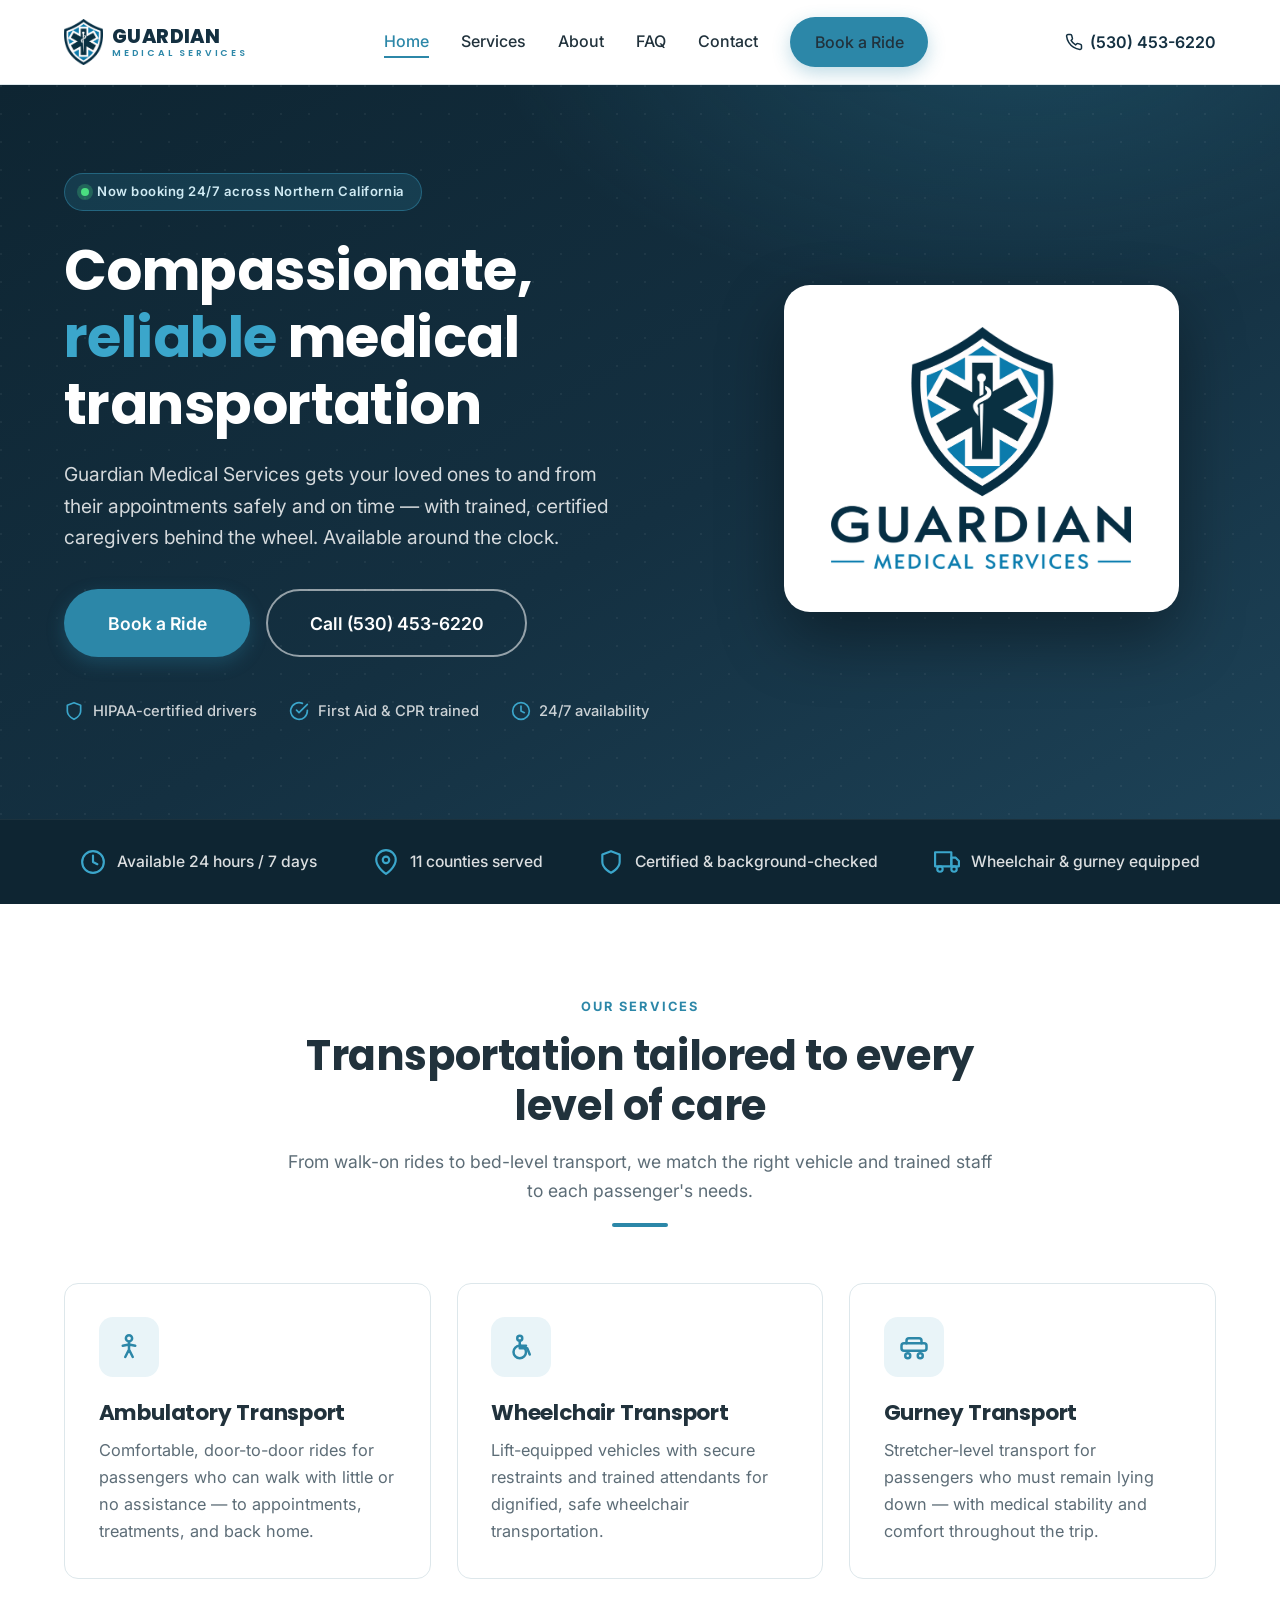
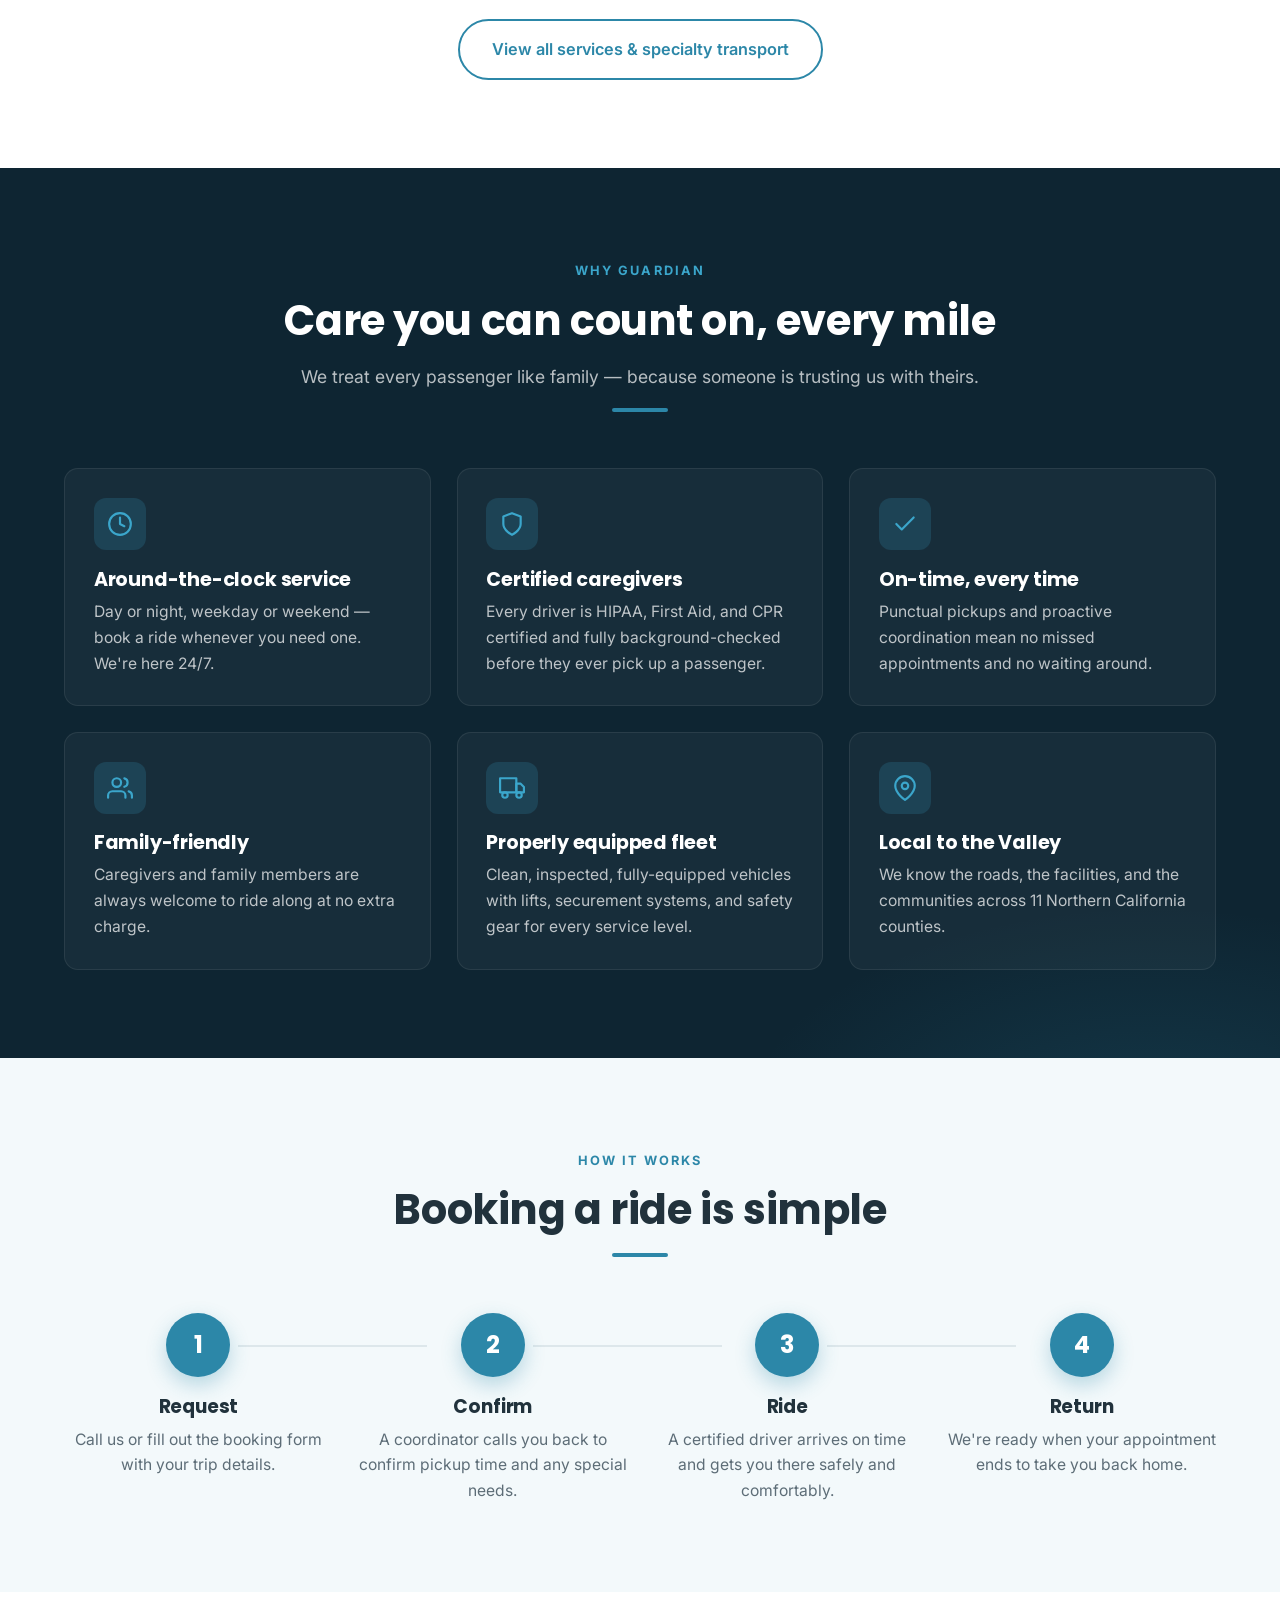
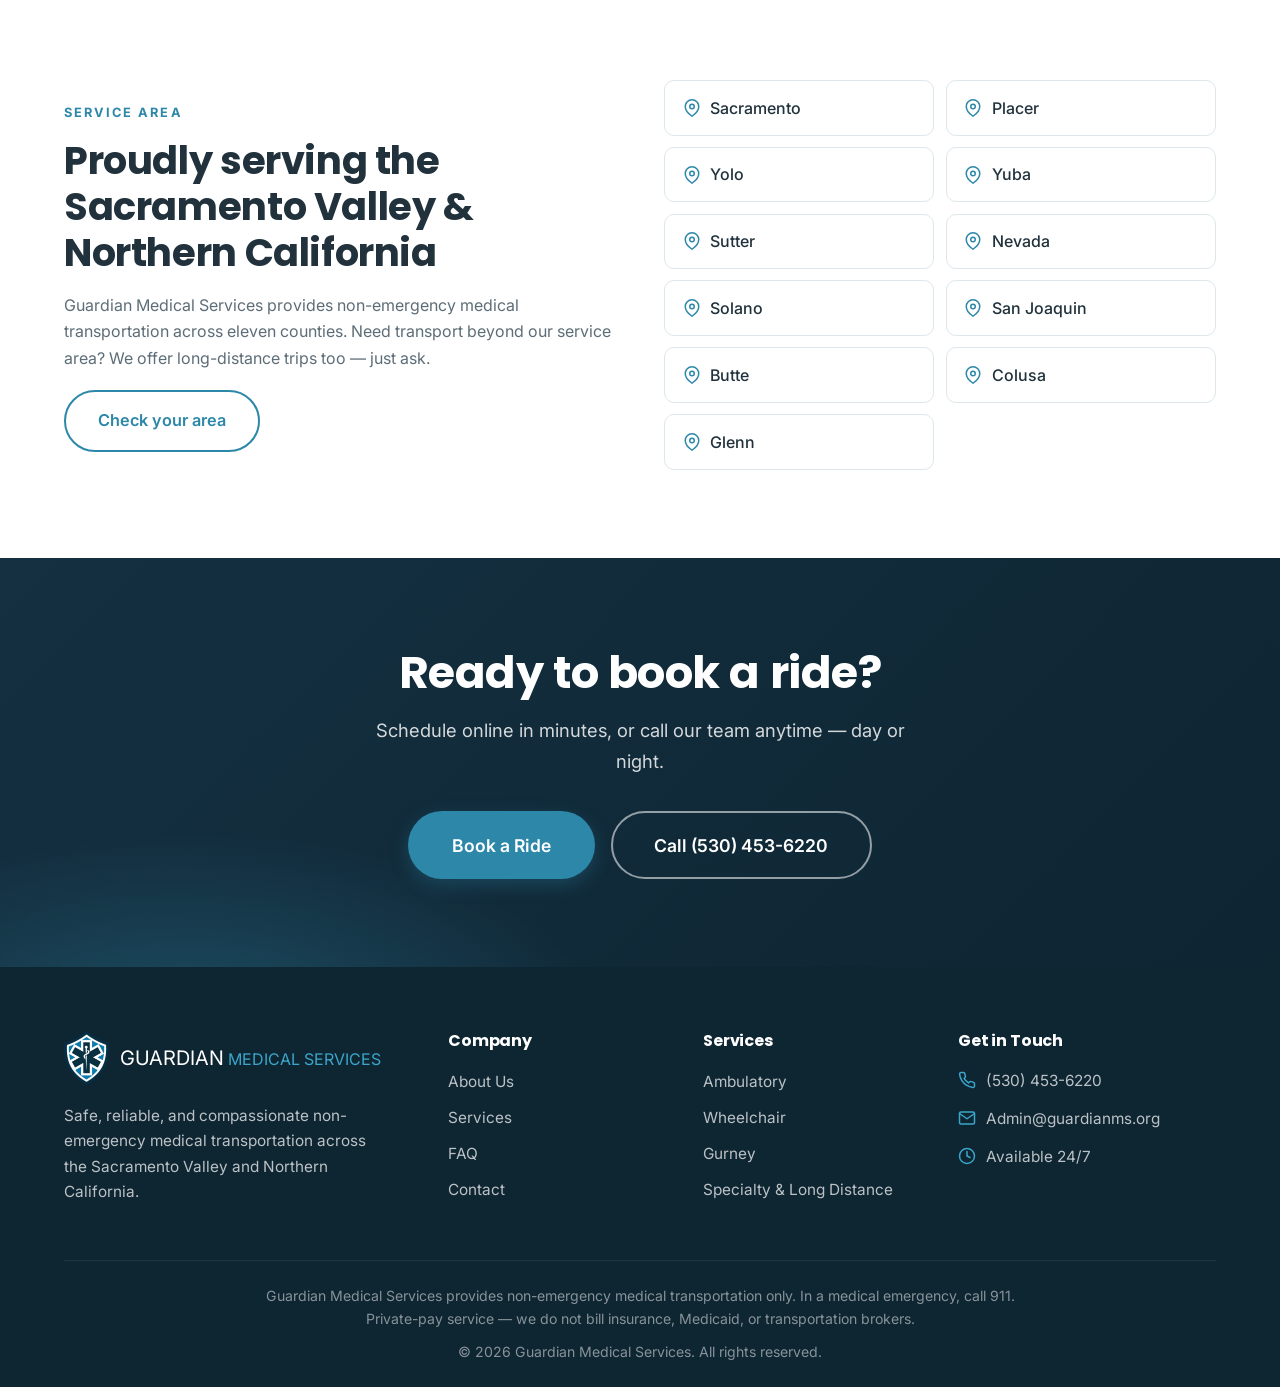
==== commit f9cb3dbd: "Apply audit fixes and add custom domain (guardianms.org) Bug fixes: - FAQ answer height now recalcul" ====
--- a/index.html
+++ b/index.html
@@ -3,7 +3,7 @@
 <head>
     <meta charset="UTF-8">
     <meta name="viewport" content="width=device-width, initial-scale=1.0">
-    <title>Guardian Medical Services | Non-Emergency Medical Transportation — Sacramento Valley & Northern California</title>
+    <title>Guardian Medical Services | Non-Emergency Medical Transportation — Sacramento Valley &amp; Northern California</title>
     <meta name="description" content="Guardian Medical Services provides safe, reliable, 24/7 non-emergency medical transportation (NEMT) across the Sacramento Valley and Northern California. Ambulatory, wheelchair, gurney, and specialty transport with HIPAA, First Aid, and CPR certified drivers.">
     <link rel="icon" type="image/svg+xml" href="images/favicon.svg">
     <link rel="preconnect" href="https://fonts.googleapis.com">
@@ -34,7 +34,7 @@
             </ul>
 
             <div class="nav-cta">
-                <a href="tel:+15304536220" class="nav-phone">
+                <a href="tel:+15304536220" class="nav-phone" aria-label="Call Guardian Medical Services at (530) 453-6220" title="Call (530) 453-6220">
                     <svg aria-hidden="true" viewBox="0 0 24 24" fill="none" stroke="currentColor" stroke-width="2" stroke-linecap="round" stroke-linejoin="round"><path d="M22 16.92v3a2 2 0 0 1-2.18 2 19.79 19.79 0 0 1-8.63-3.07 19.5 19.5 0 0 1-6-6 19.79 19.79 0 0 1-3.07-8.67A2 2 0 0 1 4.11 2h3a2 2 0 0 1 2 1.72c.13.96.36 1.9.7 2.81a2 2 0 0 1-.45 2.11L8.09 9.91a16 16 0 0 0 6 6l1.27-1.27a2 2 0 0 1 2.11-.45c.9.34 1.85.57 2.81.7A2 2 0 0 1 22 16.92z"/></svg>
                     <span>(530) 453-6220</span>
                 </a>
--- a/css/style.css
+++ b/css/style.css
@@ -30,7 +30,7 @@
     --off-white:   #f7fafb;
     --text-dark:   #21323c;  /* headings / strong text */
     --text:        #3f5560;  /* body text */
-    --text-light:  #6c7e88;  /* muted text */
+    --text-light:  #5d6d77;  /* muted text (AA contrast on white) */
     --border:      #dde7eb;
 
     /* System */
@@ -544,10 +544,11 @@
     display: flex;
     align-items: center;
     gap: 0.6rem;
+    min-height: 48px;
     background: var(--white);
     border: 1px solid var(--border);
     border-radius: var(--radius-sm);
-    padding: 0.8rem 1.1rem;
+    padding: 0.85rem 1.1rem;
     font-weight: 500;
     color: var(--text-dark);
     transition: all 0.2s var(--ease);
@@ -747,9 +748,9 @@
 .breadcrumb {
     margin-top: 1.4rem;
     font-size: 0.9rem;
-    color: rgba(255,255,255,0.6);
-}
-.breadcrumb a { color: rgba(255,255,255,0.85); }
+    color: rgba(255,255,255,0.78);
+}
+.breadcrumb a { color: rgba(255,255,255,0.95); }
 .breadcrumb a:hover { color: #fff; }
 
 /* ============================================================
@@ -838,6 +839,7 @@
 @media (prefers-reduced-motion: reduce) {
     .reveal { opacity: 1; transform: none; transition: none; }
     .reveal.d1, .reveal.d2, .reveal.d3 { transition-delay: 0s; }
+    .faq-q .chev { transition: none; }
     html { scroll-behavior: auto; }
 }
 
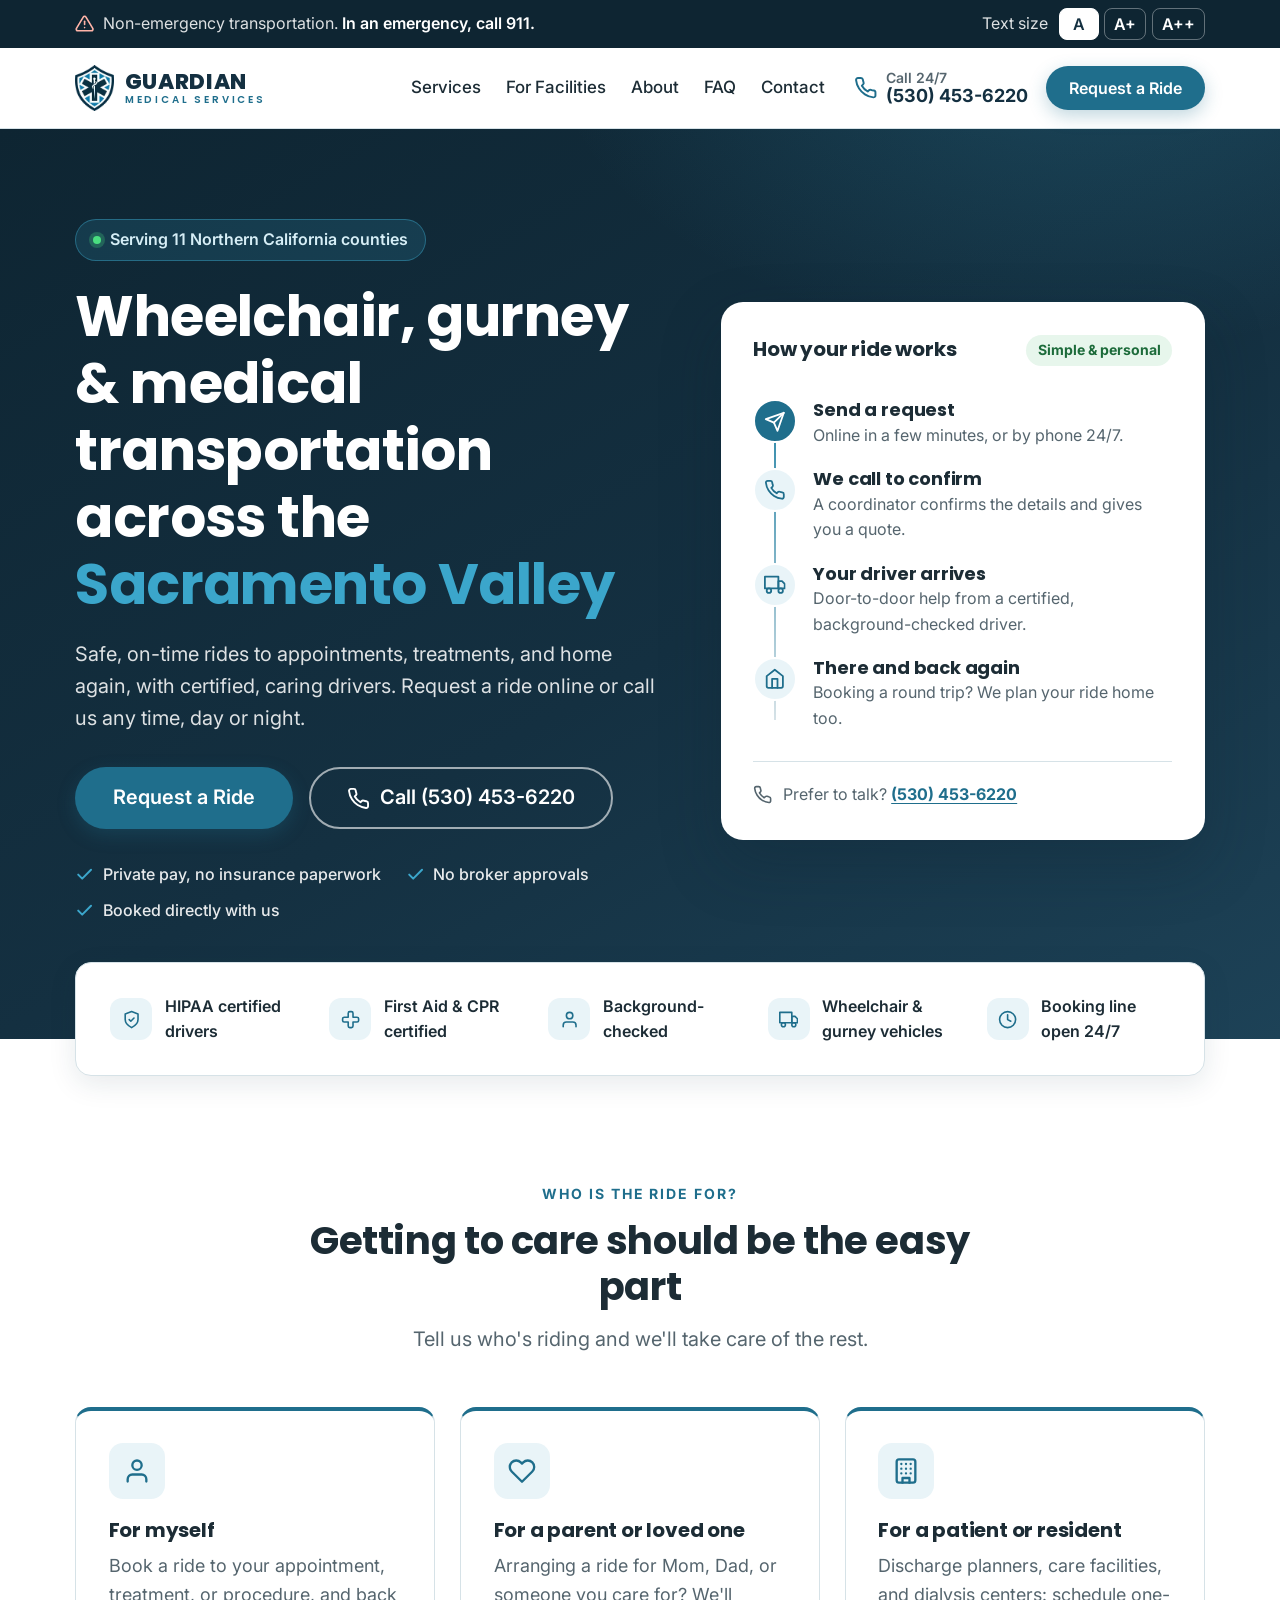
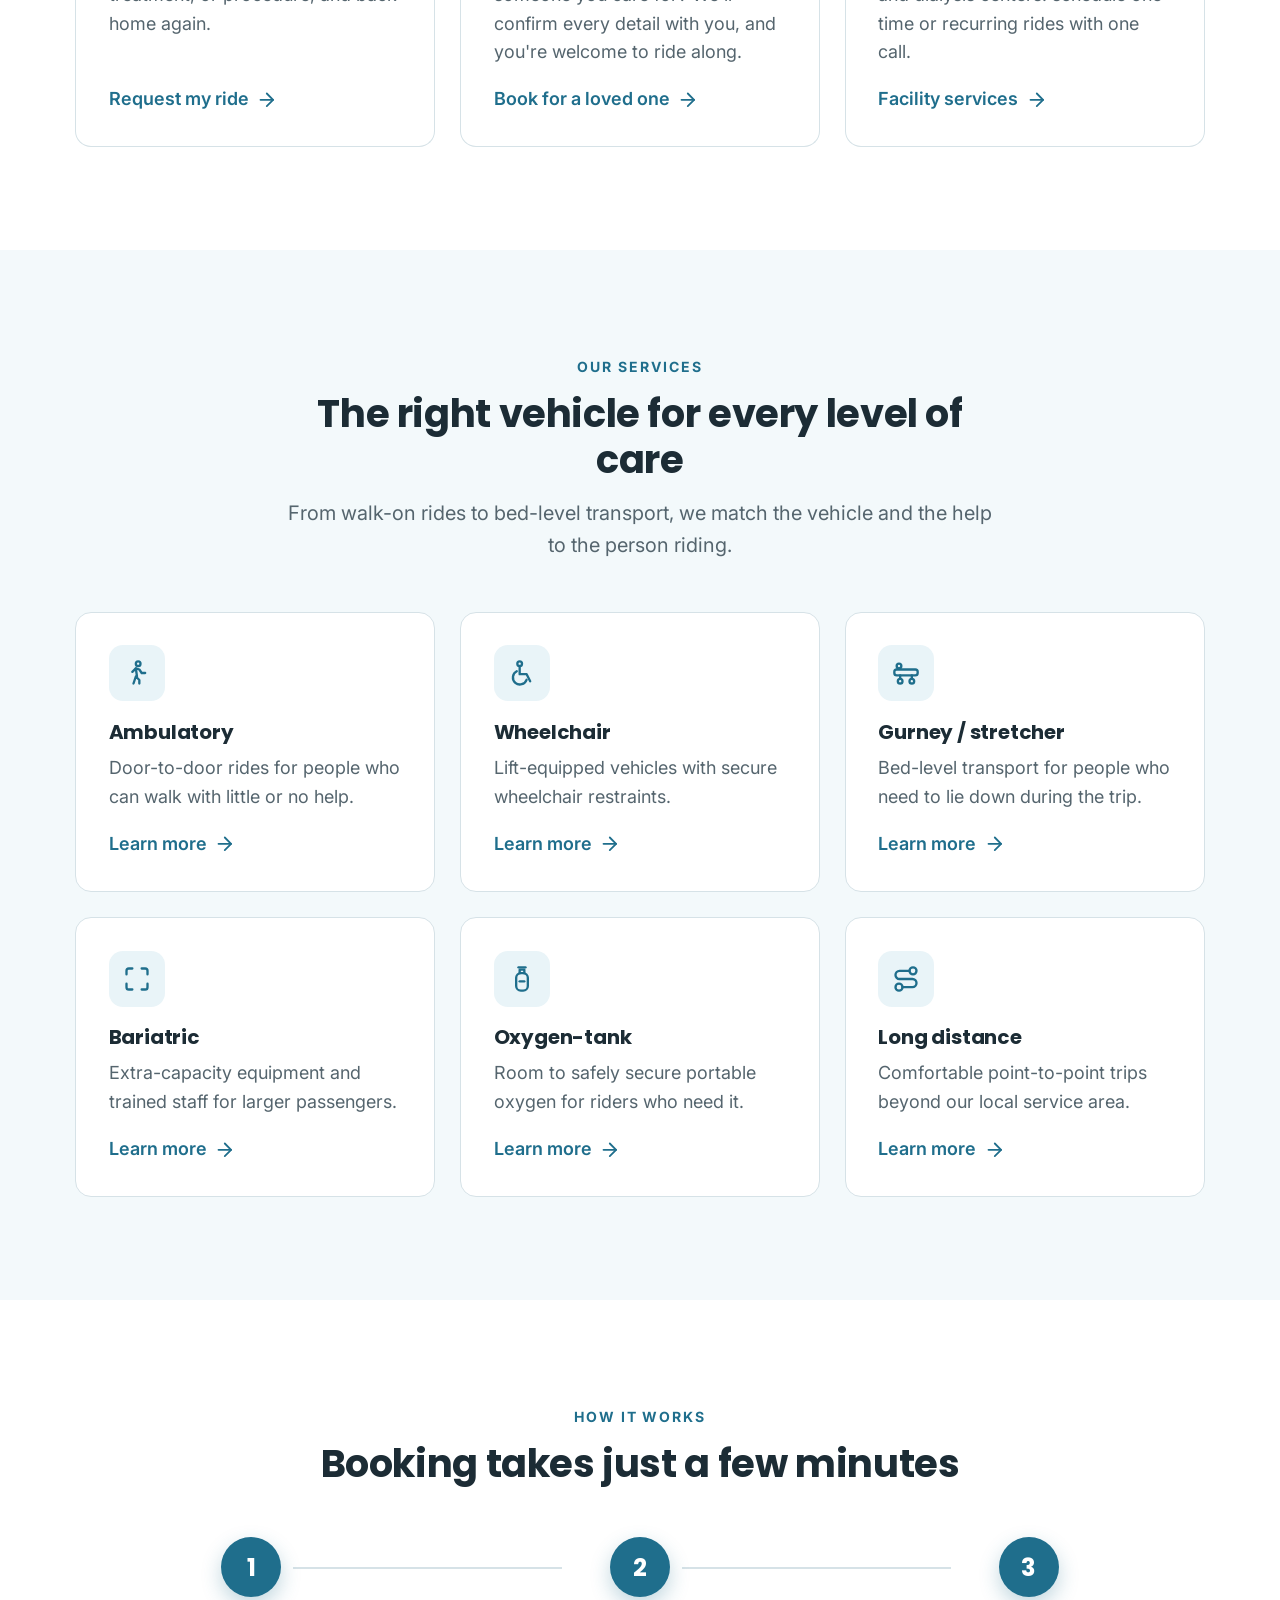
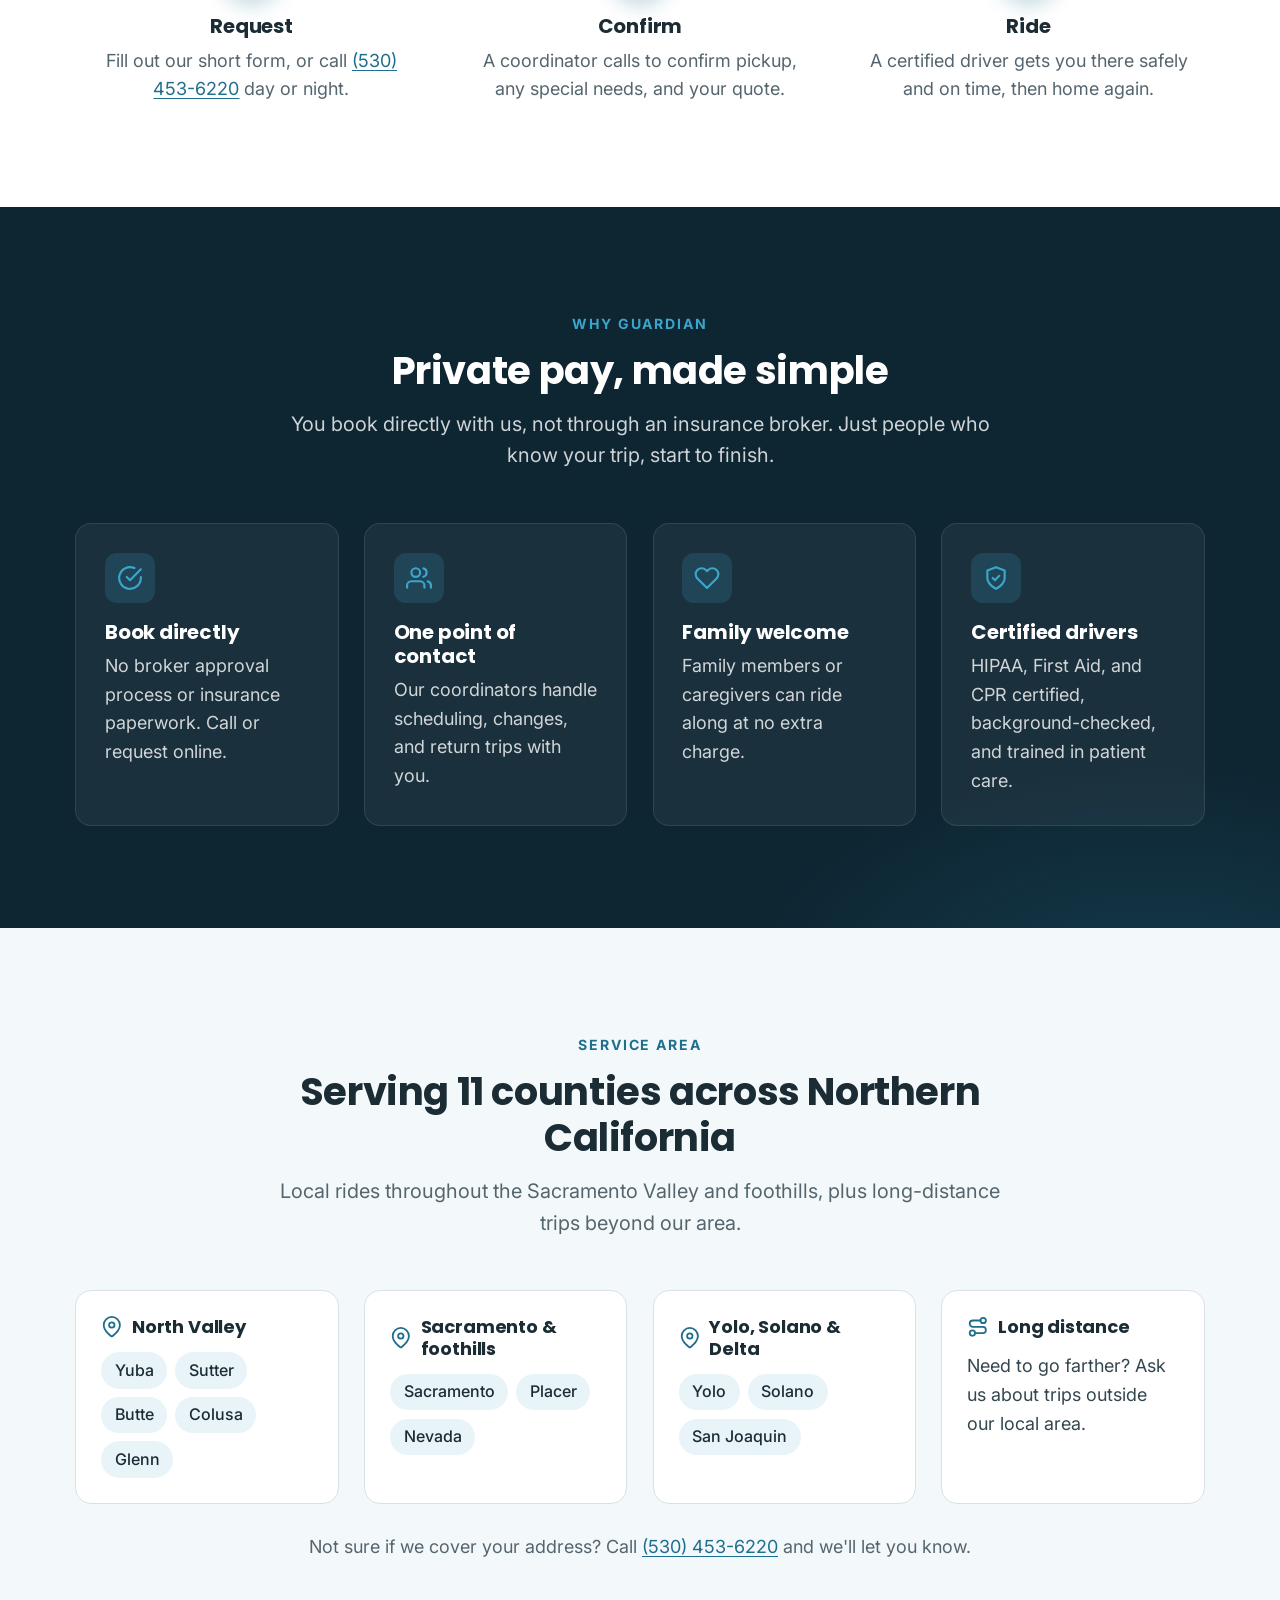
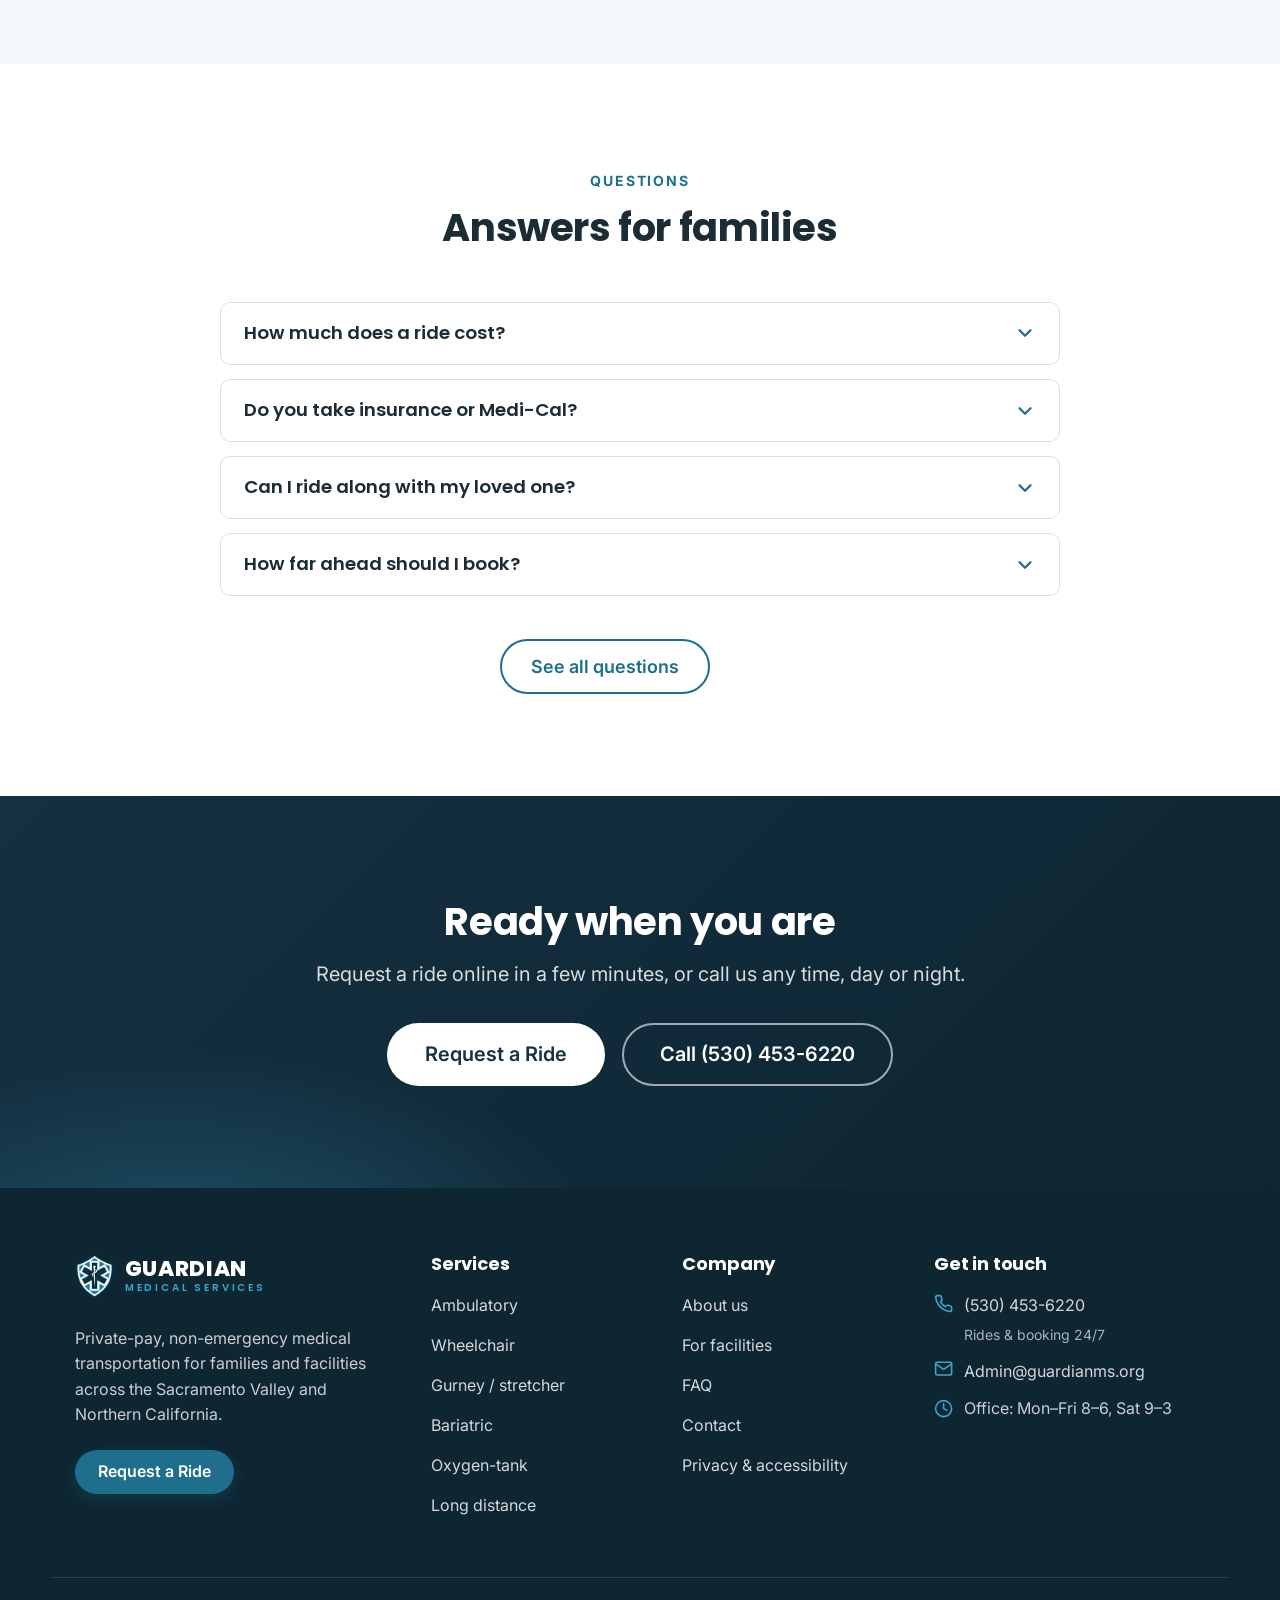
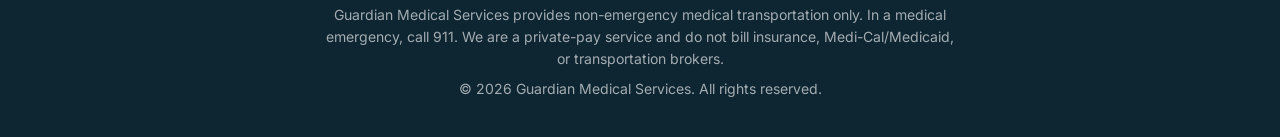
==== commit 2d73c335: "Phase 1 premium rebuild: booking stepper, facilities, a11y, SEO Research-driven redesign to compete " ====
--- a/index.html
+++ b/index.html
@@ -3,279 +3,483 @@
 <head>
     <meta charset="UTF-8">
     <meta name="viewport" content="width=device-width, initial-scale=1.0">
-    <title>Guardian Medical Services | Non-Emergency Medical Transportation — Sacramento Valley &amp; Northern California</title>
-    <meta name="description" content="Guardian Medical Services provides safe, reliable, 24/7 non-emergency medical transportation (NEMT) across the Sacramento Valley and Northern California. Ambulatory, wheelchair, gurney, and specialty transport with HIPAA, First Aid, and CPR certified drivers.">
-    <link rel="icon" type="image/svg+xml" href="images/favicon.svg">
+    <title>Wheelchair, Gurney &amp; Medical Transportation | Guardian Medical Services – Sacramento Valley</title>
+    <meta name="description" content="Private-pay non-emergency medical transportation across 11 Northern California counties. Wheelchair, gurney, ambulatory, bariatric &amp; long-distance rides with HIPAA, First Aid &amp; CPR certified drivers. Book 24/7: (530) 453-6220.">
+    <link rel="canonical" href="https://guardianms.org/">
+    <meta property="og:type" content="website">
+    <meta property="og:site_name" content="Guardian Medical Services">
+    <meta property="og:title" content="Guardian Medical Services – Non-Emergency Medical Transportation">
+    <meta property="og:description" content="Wheelchair, gurney &amp; medical transportation across the Sacramento Valley and Northern California. Book online or call 24/7.">
+    <meta property="og:url" content="https://guardianms.org/">
+    <meta property="og:image" content="https://guardianms.org/images/og-image.jpg">
+    <meta property="og:image:width" content="1200">
+    <meta property="og:image:height" content="630">
+    <meta property="og:image:alt" content="Guardian Medical Services – rides 24/7, (530) 453-6220">
+    <meta name="twitter:card" content="summary_large_image">
+    <!-- HEAD:START -->
+    <meta name="theme-color" content="#143041">
+    <link rel="icon" href="/images/favicon.svg" type="image/svg+xml">
+    <link rel="icon" href="/images/favicon-32.png" sizes="32x32" type="image/png">
+    <link rel="apple-touch-icon" href="/images/apple-touch-icon.png">
+    <link rel="manifest" href="/site.webmanifest">
     <link rel="preconnect" href="https://fonts.googleapis.com">
     <link rel="preconnect" href="https://fonts.gstatic.com" crossorigin>
-    <link href="https://fonts.googleapis.com/css2?family=Poppins:wght@500;600;700;800&family=Inter:wght@300;400;500;600;700&display=swap" rel="stylesheet">
-    <link rel="stylesheet" href="css/style.css">
+    <link rel="stylesheet" href="https://fonts.googleapis.com/css2?family=Inter:wght@400;500;600;700&amp;family=Poppins:wght@600;700;800&amp;display=swap">
+    <link rel="stylesheet" href="/css/style.css?v=3">
+    <script>(function(d){d.classList.add('js');try{var s=localStorage.getItem('gms-text-size');if(s)d.setAttribute('data-text-size',s);}catch(e){}})(document.documentElement);</script>
+    <!-- HEAD:END -->
+    <script type="application/ld+json">
+    {
+        "@context": "https://schema.org",
+        "@type": ["LocalBusiness", "MedicalBusiness"],
+        "@id": "https://guardianms.org/#business",
+        "name": "Guardian Medical Services",
+        "description": "Private-pay non-emergency medical transportation (NEMT) with ambulatory, wheelchair, gurney, bariatric, oxygen-tank and long-distance transport across Northern California.",
+        "url": "https://guardianms.org/",
+        "logo": "https://guardianms.org/images/logo.png",
+        "image": "https://guardianms.org/images/og-image.jpg",
+        "telephone": "+1-530-453-6220",
+        "email": "Admin@guardianms.org",
+        "address": {
+            "@type": "PostalAddress",
+            "addressLocality": "Yuba City",
+            "addressRegion": "CA",
+            "addressCountry": "US"
+        },
+        "areaServed": [
+            {"@type": "AdministrativeArea", "name": "Yuba County, CA"},
+            {"@type": "AdministrativeArea", "name": "Sutter County, CA"},
+            {"@type": "AdministrativeArea", "name": "Butte County, CA"},
+            {"@type": "AdministrativeArea", "name": "Colusa County, CA"},
+            {"@type": "AdministrativeArea", "name": "Glenn County, CA"},
+            {"@type": "AdministrativeArea", "name": "Sacramento County, CA"},
+            {"@type": "AdministrativeArea", "name": "Placer County, CA"},
+            {"@type": "AdministrativeArea", "name": "Nevada County, CA"},
+            {"@type": "AdministrativeArea", "name": "Yolo County, CA"},
+            {"@type": "AdministrativeArea", "name": "Solano County, CA"},
+            {"@type": "AdministrativeArea", "name": "San Joaquin County, CA"}
+        ],
+        "openingHoursSpecification": [{
+            "@type": "OpeningHoursSpecification",
+            "dayOfWeek": ["Monday", "Tuesday", "Wednesday", "Thursday", "Friday", "Saturday", "Sunday"],
+            "opens": "00:00",
+            "closes": "23:59"
+        }],
+        "hasOfferCatalog": {
+            "@type": "OfferCatalog",
+            "name": "Non-emergency medical transportation",
+            "itemListElement": [
+                {"@type": "Offer", "itemOffered": {"@type": "Service", "name": "Ambulatory transportation", "serviceType": "Ambulatory medical transport"}},
+                {"@type": "Offer", "itemOffered": {"@type": "Service", "name": "Wheelchair transportation", "serviceType": "Wheelchair van transport"}},
+                {"@type": "Offer", "itemOffered": {"@type": "Service", "name": "Gurney / stretcher transportation", "serviceType": "Gurney van transport"}},
+                {"@type": "Offer", "itemOffered": {"@type": "Service", "name": "Bariatric transportation", "serviceType": "Bariatric medical transport"}},
+                {"@type": "Offer", "itemOffered": {"@type": "Service", "name": "Oxygen-tank transportation", "serviceType": "Medical transport with portable oxygen"}},
+                {"@type": "Offer", "itemOffered": {"@type": "Service", "name": "Long-distance medical transportation", "serviceType": "Long-distance non-emergency medical transport"}}
+            ]
+        }
+    }
+    </script>
 </head>
 <body>
-
-    <!-- ===================== Header ===================== -->
+    <!-- HEADER:START -->
+    <a class="skip-link" href="#main">Skip to main content</a>
+
+    <div class="utility-bar">
+        <div class="container utility-inner">
+            <p class="utility-note">
+                <svg class="icon" aria-hidden="true"><use href="/images/icons.svg#i-alert"/></svg>
+                <span><span class="u-long">Non-emergency transportation. </span><strong>In an emergency, call 911.</strong></span>
+            </p>
+            <div class="text-size" role="group" aria-label="Text size">
+                <span class="text-size-label" aria-hidden="true">Text size</span>
+                <button type="button" data-text-size="" aria-pressed="true" aria-label="Normal text size">A</button>
+                <button type="button" data-text-size="lg" aria-pressed="false" aria-label="Larger text size">A+</button>
+                <button type="button" data-text-size="xl" aria-pressed="false" aria-label="Largest text size">A++</button>
+            </div>
+        </div>
+    </div>
+
     <header class="site-header">
-        <nav class="nav" aria-label="Primary">
-            <a href="index.html" class="nav-logo" aria-label="Guardian Medical Services — Home">
-                <img src="images/logo-icon.png" alt="" class="nav-logo-icon">
-                <span class="logo-fallback">
-                    <span class="lf-main">GUARDIAN</span>
-                    <span class="lf-sub">MEDICAL SERVICES</span>
-                </span>
+        <nav class="nav container" aria-label="Main">
+            <a href="/" class="brand" aria-label="Guardian Medical Services home">
+                <img src="/images/logo-icon.webp" alt="" width="46" height="55" class="brand-icon">
+                <span class="wordmark"><span class="wm-main">GUARDIAN</span><span class="wm-sub">MEDICAL SERVICES</span></span>
             </a>
 
-            <ul class="nav-links" id="navLinks">
-                <li><a href="index.html" class="active">Home</a></li>
-                <li><a href="services.html">Services</a></li>
-                <li><a href="about.html">About</a></li>
-                <li><a href="faq.html">FAQ</a></li>
-                <li><a href="contact.html">Contact</a></li>
-                <li><a href="book.html" class="btn btn-primary" style="padding:0.6rem 1.4rem;">Book a Ride</a></li>
-            </ul>
-
-            <div class="nav-cta">
-                <a href="tel:+15304536220" class="nav-phone" aria-label="Call Guardian Medical Services at (530) 453-6220" title="Call (530) 453-6220">
-                    <svg aria-hidden="true" viewBox="0 0 24 24" fill="none" stroke="currentColor" stroke-width="2" stroke-linecap="round" stroke-linejoin="round"><path d="M22 16.92v3a2 2 0 0 1-2.18 2 19.79 19.79 0 0 1-8.63-3.07 19.5 19.5 0 0 1-6-6 19.79 19.79 0 0 1-3.07-8.67A2 2 0 0 1 4.11 2h3a2 2 0 0 1 2 1.72c.13.96.36 1.9.7 2.81a2 2 0 0 1-.45 2.11L8.09 9.91a16 16 0 0 0 6 6l1.27-1.27a2 2 0 0 1 2.11-.45c.9.34 1.85.57 2.81.7A2 2 0 0 1 22 16.92z"/></svg>
-                    <span>(530) 453-6220</span>
-                </a>
-                <button class="nav-toggle" id="navToggle" aria-label="Toggle menu" aria-expanded="false">
-                    <span></span><span></span><span></span>
-                </button>
+            <button class="nav-toggle" type="button" aria-expanded="false" aria-controls="site-menu">
+                <span class="nav-toggle-bars" aria-hidden="true"><span></span><span></span><span></span></span>
+                <span class="nav-toggle-text">Menu</span>
+            </button>
+
+            <div class="nav-menu" id="site-menu">
+                <ul class="nav-links">
+                    <li><a href="/services.html" data-nav="services">Services</a></li>
+                    <li><a href="/facilities.html" data-nav="facilities">For Facilities</a></li>
+                    <li><a href="/about.html" data-nav="about">About</a></li>
+                    <li><a href="/faq.html" data-nav="faq">FAQ</a></li>
+                    <li><a href="/contact.html" data-nav="contact">Contact</a></li>
+                </ul>
+                <div class="nav-cta">
+                    <a href="tel:+15304536220" class="nav-phone" data-track="call-header">
+                        <svg class="icon" aria-hidden="true"><use href="/images/icons.svg#i-phone"/></svg>
+                        <span><span class="nav-phone-label">Call 24/7</span> (530) 453-6220</span>
+                    </a>
+                    <a href="/book.html" class="btn btn-primary btn-sm" data-nav="book">Request a Ride</a>
+                </div>
             </div>
         </nav>
     </header>
-
-    <!-- ===================== Hero ===================== -->
-    <section class="hero">
-        <div class="hero-inner">
-            <div class="hero-copy">
-                <span class="hero-badge"><span class="dot"></span> Now booking 24/7 across Northern California</span>
-                <h1>Compassionate, <span class="hl">reliable</span> medical transportation</h1>
-                <p>Guardian Medical Services gets your loved ones to and from their appointments safely and on time — with trained, certified caregivers behind the wheel. Available around the clock.</p>
-                <div class="hero-actions">
-                    <a href="book.html" class="btn btn-primary btn-lg">Book a Ride</a>
-                    <a href="tel:+15304536220" class="btn btn-ghost btn-lg">Call (530) 453-6220</a>
-                </div>
-                <div class="hero-trust">
-                    <span class="ht"><svg aria-hidden="true" viewBox="0 0 24 24" fill="none" stroke="currentColor" stroke-width="2" stroke-linecap="round" stroke-linejoin="round"><path d="M12 22s8-4 8-10V5l-8-3-8 3v7c0 6 8 10 8 10z"/></svg> HIPAA-certified drivers</span>
-                    <span class="ht"><svg aria-hidden="true" viewBox="0 0 24 24" fill="none" stroke="currentColor" stroke-width="2" stroke-linecap="round" stroke-linejoin="round"><path d="M22 11.08V12a10 10 0 1 1-5.93-9.14"/><polyline points="22 4 12 14.01 9 11.01"/></svg> First Aid &amp; CPR trained</span>
-                    <span class="ht"><svg aria-hidden="true" viewBox="0 0 24 24" fill="none" stroke="currentColor" stroke-width="2" stroke-linecap="round" stroke-linejoin="round"><circle cx="12" cy="12" r="10"/><polyline points="12 6 12 12 16 14"/></svg> 24/7 availability</span>
-                </div>
-            </div>
-            <div class="hero-art">
-                <div class="logo-glow">
-                    <img src="images/logo.png" alt="Guardian Medical Services" class="hero-logo">
-                </div>
-            </div>
+    <!-- HEADER:END -->
+
+    <main id="main" tabindex="-1">
+
+        <!-- Hero -->
+        <section class="hero" aria-labelledby="hero-title">
+            <div class="container hero-grid">
+                <div class="hero-copy">
+                    <p class="hero-badge"><span class="dot" aria-hidden="true"></span> Serving 11 Northern California counties</p>
+                    <h1 id="hero-title">Wheelchair, gurney &amp; medical transportation across the <span class="hl">Sacramento Valley</span></h1>
+                    <p class="hero-lead">Safe, on-time rides to appointments, treatments, and home again, with certified, caring drivers. Request a ride online or call us any time, day or night.</p>
+                    <div class="hero-actions">
+                        <a href="/book.html" class="btn btn-primary btn-lg">Request a Ride</a>
+                        <a href="tel:+15304536220" class="btn btn-ghost btn-lg" data-track="call-hero">
+                            <svg class="icon" aria-hidden="true"><use href="/images/icons.svg#i-phone"/></svg>
+                            Call (530) 453-6220
+                        </a>
+                    </div>
+                    <ul class="hero-points">
+                        <li><svg class="icon" aria-hidden="true"><use href="/images/icons.svg#i-check"/></svg> Private pay, no insurance paperwork</li>
+                        <li><svg class="icon" aria-hidden="true"><use href="/images/icons.svg#i-check"/></svg> No broker approvals</li>
+                        <li><svg class="icon" aria-hidden="true"><use href="/images/icons.svg#i-check"/></svg> Booked directly with us</li>
+                    </ul>
+                </div>
+
+                <div class="ride-card">
+                    <div class="ride-card-head">
+                        <h2>How your ride works</h2>
+                        <span class="ride-card-tag">Simple &amp; personal</span>
+                    </div>
+                    <ol class="ride-timeline">
+                        <li>
+                            <span class="ride-dot"><svg class="icon" aria-hidden="true"><use href="/images/icons.svg#i-send"/></svg></span>
+                            <div><h3>Send a request</h3><p>Online in a few minutes, or by phone 24/7.</p></div>
+                        </li>
+                        <li>
+                            <span class="ride-dot"><svg class="icon" aria-hidden="true"><use href="/images/icons.svg#i-phone"/></svg></span>
+                            <div><h3>We call to confirm</h3><p>A coordinator confirms the details and gives you a quote.</p></div>
+                        </li>
+                        <li>
+                            <span class="ride-dot"><svg class="icon" aria-hidden="true"><use href="/images/icons.svg#i-van"/></svg></span>
+                            <div><h3>Your driver arrives</h3><p>Door-to-door help from a certified, background-checked driver.</p></div>
+                        </li>
+                        <li>
+                            <span class="ride-dot"><svg class="icon" aria-hidden="true"><use href="/images/icons.svg#i-home"/></svg></span>
+                            <div><h3>There and back again</h3><p>Booking a round trip? We plan your ride home too.</p></div>
+                        </li>
+                    </ol>
+                    <p class="ride-card-foot">
+                        <svg class="icon" aria-hidden="true"><use href="/images/icons.svg#i-phone"/></svg>
+                        <span>Prefer to talk? <a href="tel:+15304536220" data-track="call-ride-card">(530) 453-6220</a></span>
+                    </p>
+                </div>
+            </div>
+        </section>
+
+        <!-- Credentials -->
+        <div class="container cred-wrap">
+            <ul class="cred-strip" aria-label="Our credentials">
+                <li><span class="cred-icon"><svg class="icon" aria-hidden="true"><use href="/images/icons.svg#i-shield"/></svg></span> HIPAA certified drivers</li>
+                <li><span class="cred-icon"><svg class="icon" aria-hidden="true"><use href="/images/icons.svg#i-cross"/></svg></span> First Aid &amp; CPR certified</li>
+                <li><span class="cred-icon"><svg class="icon" aria-hidden="true"><use href="/images/icons.svg#i-user"/></svg></span> Background-checked</li>
+                <li><span class="cred-icon"><svg class="icon" aria-hidden="true"><use href="/images/icons.svg#i-van"/></svg></span> Wheelchair &amp; gurney vehicles</li>
+                <li><span class="cred-icon"><svg class="icon" aria-hidden="true"><use href="/images/icons.svg#i-clock"/></svg></span> Booking line open 24/7</li>
+            </ul>
         </div>
-    </section>
-
-    <!-- ===================== Trust bar ===================== -->
-    <section class="trustbar">
-        <div class="container">
-            <span class="ti"><svg aria-hidden="true" viewBox="0 0 24 24" fill="none" stroke="currentColor" stroke-width="2" stroke-linecap="round" stroke-linejoin="round"><circle cx="12" cy="12" r="10"/><polyline points="12 6 12 12 16 14"/></svg> Available 24 hours / 7 days</span>
-            <span class="ti"><svg aria-hidden="true" viewBox="0 0 24 24" fill="none" stroke="currentColor" stroke-width="2" stroke-linecap="round" stroke-linejoin="round"><path d="M21 10c0 7-9 13-9 13s-9-6-9-13a9 9 0 0 1 18 0z"/><circle cx="12" cy="10" r="3"/></svg> 11 counties served</span>
-            <span class="ti"><svg aria-hidden="true" viewBox="0 0 24 24" fill="none" stroke="currentColor" stroke-width="2" stroke-linecap="round" stroke-linejoin="round"><path d="M12 22s8-4 8-10V5l-8-3-8 3v7c0 6 8 10 8 10z"/></svg> Certified &amp; background-checked</span>
-            <span class="ti"><svg aria-hidden="true" viewBox="0 0 24 24" fill="none" stroke="currentColor" stroke-width="2" stroke-linecap="round" stroke-linejoin="round"><rect x="1" y="3" width="15" height="13"/><polygon points="16 8 20 8 23 11 23 16 16 16 16 8"/><circle cx="5.5" cy="18.5" r="2.5"/><circle cx="18.5" cy="18.5" r="2.5"/></svg> Wheelchair &amp; gurney equipped</span>
+
+        <!-- Who are you booking for -->
+        <section class="section" aria-labelledby="audience-title">
+            <div class="container">
+                <div class="section-head reveal">
+                    <span class="eyebrow">Who is the ride for?</span>
+                    <h2 id="audience-title">Getting to care should be the easy part</h2>
+                    <p class="lead">Tell us who's riding and we'll take care of the rest.</p>
+                </div>
+                <div class="grid grid-3">
+                    <article class="card audience-card card-hover reveal">
+                        <div class="card-icon"><svg class="icon" aria-hidden="true"><use href="/images/icons.svg#i-user"/></svg></div>
+                        <h3>For myself</h3>
+                        <p>Book a ride to your appointment, treatment, or procedure, and back home again.</p>
+                        <a href="/book.html?for=self" class="link-arrow card-link-cover">Request my ride <svg class="icon" aria-hidden="true"><use href="/images/icons.svg#i-arrow"/></svg></a>
+                    </article>
+                    <article class="card audience-card card-hover reveal d1">
+                        <div class="card-icon"><svg class="icon" aria-hidden="true"><use href="/images/icons.svg#i-heart"/></svg></div>
+                        <h3>For a parent or loved one</h3>
+                        <p>Arranging a ride for Mom, Dad, or someone you care for? We'll confirm every detail with you, and you're welcome to ride along.</p>
+                        <a href="/book.html?for=family" class="link-arrow card-link-cover">Book for a loved one <svg class="icon" aria-hidden="true"><use href="/images/icons.svg#i-arrow"/></svg></a>
+                    </article>
+                    <article class="card audience-card card-hover reveal d2">
+                        <div class="card-icon"><svg class="icon" aria-hidden="true"><use href="/images/icons.svg#i-building"/></svg></div>
+                        <h3>For a patient or resident</h3>
+                        <p>Discharge planners, care facilities, and dialysis centers: schedule one-time or recurring rides with one call.</p>
+                        <a href="/facilities.html" class="link-arrow card-link-cover">Facility services <svg class="icon" aria-hidden="true"><use href="/images/icons.svg#i-arrow"/></svg></a>
+                    </article>
+                </div>
+            </div>
+        </section>
+
+        <!-- Services -->
+        <section class="section section-alt" aria-labelledby="services-title">
+            <div class="container">
+                <div class="section-head reveal">
+                    <span class="eyebrow">Our services</span>
+                    <h2 id="services-title">The right vehicle for every level of care</h2>
+                    <p class="lead">From walk-on rides to bed-level transport, we match the vehicle and the help to the person riding.</p>
+                </div>
+                <div class="grid grid-3">
+                    <article class="card card-hover reveal">
+                        <div class="card-icon"><svg class="icon" aria-hidden="true"><use href="/images/icons.svg#i-walk"/></svg></div>
+                        <h3>Ambulatory</h3>
+                        <p>Door-to-door rides for people who can walk with little or no help.</p>
+                        <a href="/services.html#ambulatory" class="link-arrow card-link-cover">Learn more <span class="sr-only">about ambulatory transport</span><svg class="icon" aria-hidden="true"><use href="/images/icons.svg#i-arrow"/></svg></a>
+                    </article>
+                    <article class="card card-hover reveal d1">
+                        <div class="card-icon"><svg class="icon" aria-hidden="true"><use href="/images/icons.svg#i-wheelchair"/></svg></div>
+                        <h3>Wheelchair</h3>
+                        <p>Lift-equipped vehicles with secure wheelchair restraints.</p>
+                        <a href="/services.html#wheelchair" class="link-arrow card-link-cover">Learn more <span class="sr-only">about wheelchair transport</span><svg class="icon" aria-hidden="true"><use href="/images/icons.svg#i-arrow"/></svg></a>
+                    </article>
+                    <article class="card card-hover reveal d2">
+                        <div class="card-icon"><svg class="icon" aria-hidden="true"><use href="/images/icons.svg#i-gurney"/></svg></div>
+                        <h3>Gurney / stretcher</h3>
+                        <p>Bed-level transport for people who need to lie down during the trip.</p>
+                        <a href="/services.html#gurney" class="link-arrow card-link-cover">Learn more <span class="sr-only">about gurney transport</span><svg class="icon" aria-hidden="true"><use href="/images/icons.svg#i-arrow"/></svg></a>
+                    </article>
+                    <article class="card card-hover reveal">
+                        <div class="card-icon"><svg class="icon" aria-hidden="true"><use href="/images/icons.svg#i-expand"/></svg></div>
+                        <h3>Bariatric</h3>
+                        <p>Extra-capacity equipment and trained staff for larger passengers.</p>
+                        <a href="/services.html#bariatric" class="link-arrow card-link-cover">Learn more <span class="sr-only">about bariatric transport</span><svg class="icon" aria-hidden="true"><use href="/images/icons.svg#i-arrow"/></svg></a>
+                    </article>
+                    <article class="card card-hover reveal d1">
+                        <div class="card-icon"><svg class="icon" aria-hidden="true"><use href="/images/icons.svg#i-oxygen"/></svg></div>
+                        <h3>Oxygen-tank</h3>
+                        <p>Room to safely secure portable oxygen for riders who need it.</p>
+                        <a href="/services.html#oxygen" class="link-arrow card-link-cover">Learn more <span class="sr-only">about oxygen-tank transport</span><svg class="icon" aria-hidden="true"><use href="/images/icons.svg#i-arrow"/></svg></a>
+                    </article>
+                    <article class="card card-hover reveal d2">
+                        <div class="card-icon"><svg class="icon" aria-hidden="true"><use href="/images/icons.svg#i-route"/></svg></div>
+                        <h3>Long distance</h3>
+                        <p>Comfortable point-to-point trips beyond our local service area.</p>
+                        <a href="/services.html#long-distance" class="link-arrow card-link-cover">Learn more <span class="sr-only">about long-distance transport</span><svg class="icon" aria-hidden="true"><use href="/images/icons.svg#i-arrow"/></svg></a>
+                    </article>
+                </div>
+            </div>
+        </section>
+
+        <!-- How it works -->
+        <section class="section" aria-labelledby="how-title">
+            <div class="container">
+                <div class="section-head reveal">
+                    <span class="eyebrow">How it works</span>
+                    <h2 id="how-title">Booking takes just a few minutes</h2>
+                </div>
+                <ol class="steps">
+                    <li class="step reveal">
+                        <div class="step-num" aria-hidden="true">1</div>
+                        <h3>Request</h3>
+                        <p>Fill out our short form, or call <a href="tel:+15304536220">(530) 453-6220</a> day or night.</p>
+                    </li>
+                    <li class="step reveal d1">
+                        <div class="step-num" aria-hidden="true">2</div>
+                        <h3>Confirm</h3>
+                        <p>A coordinator calls to confirm pickup, any special needs, and your quote.</p>
+                    </li>
+                    <li class="step reveal d2">
+                        <div class="step-num" aria-hidden="true">3</div>
+                        <h3>Ride</h3>
+                        <p>A certified driver gets you there safely and on time, then home again.</p>
+                    </li>
+                </ol>
+            </div>
+        </section>
+
+        <!-- Why private pay -->
+        <section class="section on-dark" aria-labelledby="why-title">
+            <div class="container">
+                <div class="section-head reveal">
+                    <span class="eyebrow">Why Guardian</span>
+                    <h2 id="why-title">Private pay, made simple</h2>
+                    <p class="lead">You book directly with us, not through an insurance broker. Just people who know your trip, start to finish.</p>
+                </div>
+                <div class="grid grid-4">
+                    <div class="benefit reveal">
+                        <div class="benefit-icon"><svg class="icon" aria-hidden="true"><use href="/images/icons.svg#i-check-circle"/></svg></div>
+                        <h3>Book directly</h3>
+                        <p>No broker approval process or insurance paperwork. Call or request online.</p>
+                    </div>
+                    <div class="benefit reveal d1">
+                        <div class="benefit-icon"><svg class="icon" aria-hidden="true"><use href="/images/icons.svg#i-users"/></svg></div>
+                        <h3>One point of contact</h3>
+                        <p>Our coordinators handle scheduling, changes, and return trips with you.</p>
+                    </div>
+                    <div class="benefit reveal d2">
+                        <div class="benefit-icon"><svg class="icon" aria-hidden="true"><use href="/images/icons.svg#i-heart"/></svg></div>
+                        <h3>Family welcome</h3>
+                        <p>Family members or caregivers can ride along at no extra charge.</p>
+                    </div>
+                    <div class="benefit reveal d3">
+                        <div class="benefit-icon"><svg class="icon" aria-hidden="true"><use href="/images/icons.svg#i-shield"/></svg></div>
+                        <h3>Certified drivers</h3>
+                        <p>HIPAA, First Aid, and CPR certified, background-checked, and trained in patient care.</p>
+                    </div>
+                </div>
+            </div>
+        </section>
+
+        <!-- Service area -->
+        <section class="section section-alt" aria-labelledby="area-title">
+            <div class="container">
+                <div class="section-head reveal">
+                    <span class="eyebrow">Service area</span>
+                    <h2 id="area-title">Serving 11 counties across Northern California</h2>
+                    <p class="lead">Local rides throughout the Sacramento Valley and foothills, plus long-distance trips beyond our area.</p>
+                </div>
+                <div class="region-grid">
+                    <div class="region reveal">
+                        <h3><svg class="icon" aria-hidden="true"><use href="/images/icons.svg#i-pin"/></svg> North Valley</h3>
+                        <ul class="chips"><li>Yuba</li><li>Sutter</li><li>Butte</li><li>Colusa</li><li>Glenn</li></ul>
+                    </div>
+                    <div class="region reveal d1">
+                        <h3><svg class="icon" aria-hidden="true"><use href="/images/icons.svg#i-pin"/></svg> Sacramento &amp; foothills</h3>
+                        <ul class="chips"><li>Sacramento</li><li>Placer</li><li>Nevada</li></ul>
+                    </div>
+                    <div class="region reveal d2">
+                        <h3><svg class="icon" aria-hidden="true"><use href="/images/icons.svg#i-pin"/></svg> Yolo, Solano &amp; Delta</h3>
+                        <ul class="chips"><li>Yolo</li><li>Solano</li><li>San Joaquin</li></ul>
+                    </div>
+                    <div class="region reveal d3">
+                        <h3><svg class="icon" aria-hidden="true"><use href="/images/icons.svg#i-route"/></svg> Long distance</h3>
+                        <p>Need to go farther? Ask us about trips outside our local area.</p>
+                    </div>
+                </div>
+                <p class="area-note">Not sure if we cover your address? Call <a href="tel:+15304536220">(530) 453-6220</a> and we'll let you know.</p>
+            </div>
+        </section>
+
+        <!-- FAQ teaser -->
+        <section class="section" aria-labelledby="faq-title">
+            <div class="container">
+                <div class="section-head reveal">
+                    <span class="eyebrow">Questions</span>
+                    <h2 id="faq-title">Answers for families</h2>
+                </div>
+                <div class="faq-list">
+                    <details class="faq-item">
+                        <summary>How much does a ride cost? <svg class="icon" aria-hidden="true"><use href="/images/icons.svg#i-chevron"/></svg></summary>
+                        <div class="faq-answer"><p>Every trip is quoted before you book. The price depends on the type of transport and the distance. Call <a href="tel:+15304536220">(530) 453-6220</a> or <a href="/book.html">send a request</a> and we'll give you a quote.</p></div>
+                    </details>
+                    <details class="faq-item">
+                        <summary>Do you take insurance or Medi-Cal? <svg class="icon" aria-hidden="true"><use href="/images/icons.svg#i-chevron"/></svg></summary>
+                        <div class="faq-answer"><p>Guardian Medical Services is a private-pay provider. We don't bill insurance, Medi-Cal/Medicaid, or transportation brokers, which keeps booking fast and simple.</p></div>
+                    </details>
+                    <details class="faq-item">
+                        <summary>Can I ride along with my loved one? <svg class="icon" aria-hidden="true"><use href="/images/icons.svg#i-chevron"/></svg></summary>
+                        <div class="faq-answer"><p>Yes. Family members or caregivers are welcome to ride along at no extra charge. Just tell us how many when you book so we can plan seating.</p></div>
+                    </details>
+                    <details class="faq-item">
+                        <summary>How far ahead should I book? <svg class="icon" aria-hidden="true"><use href="/images/icons.svg#i-chevron"/></svg></summary>
+                        <div class="faq-answer"><p>We recommend booking at least 48 hours ahead to make sure a vehicle is available. We do our best to accommodate last-minute requests whenever possible.</p></div>
+                    </details>
+                    <p class="center mt-lg"><a href="/faq.html" class="btn btn-secondary">See all questions</a></p>
+                </div>
+            </div>
+        </section>
+
+        <!-- CTA -->
+        <section class="section cta" aria-labelledby="cta-title">
+            <div class="container">
+                <h2 id="cta-title">Ready when you are</h2>
+                <p>Request a ride online in a few minutes, or call us any time, day or night.</p>
+                <div class="cta-actions">
+                    <a href="/book.html" class="btn btn-light btn-lg">Request a Ride</a>
+                    <a href="tel:+15304536220" class="btn btn-ghost btn-lg" data-track="call-cta">Call (530) 453-6220</a>
+                </div>
+            </div>
+        </section>
+    </main>
+
+    <!-- FOOTER:START -->
+    <footer class="site-footer">
+        <div class="container footer-grid">
+            <div class="footer-brand">
+                <a href="/" class="brand brand-light" aria-label="Guardian Medical Services home">
+                    <img src="/images/logo-icon.webp" alt="" width="46" height="55" class="brand-icon" loading="lazy">
+                    <span class="wordmark"><span class="wm-main">GUARDIAN</span><span class="wm-sub">MEDICAL SERVICES</span></span>
+                </a>
+                <p>Private-pay, non-emergency medical transportation for families and facilities across the Sacramento Valley and Northern California.</p>
+                <a href="/book.html" class="btn btn-primary btn-sm">Request a Ride</a>
+            </div>
+
+            <div class="footer-col">
+                <h2 class="footer-heading">Services</h2>
+                <ul>
+                    <li><a href="/services.html#ambulatory">Ambulatory</a></li>
+                    <li><a href="/services.html#wheelchair">Wheelchair</a></li>
+                    <li><a href="/services.html#gurney">Gurney / stretcher</a></li>
+                    <li><a href="/services.html#bariatric">Bariatric</a></li>
+                    <li><a href="/services.html#oxygen">Oxygen-tank</a></li>
+                    <li><a href="/services.html#long-distance">Long distance</a></li>
+                </ul>
+            </div>
+
+            <div class="footer-col">
+                <h2 class="footer-heading">Company</h2>
+                <ul>
+                    <li><a href="/about.html">About us</a></li>
+                    <li><a href="/facilities.html">For facilities</a></li>
+                    <li><a href="/faq.html">FAQ</a></li>
+                    <li><a href="/contact.html">Contact</a></li>
+                    <li><a href="/privacy.html">Privacy &amp; accessibility</a></li>
+                </ul>
+            </div>
+
+            <div class="footer-col">
+                <h2 class="footer-heading">Get in touch</h2>
+                <ul class="footer-contact">
+                    <li>
+                        <svg class="icon" aria-hidden="true"><use href="/images/icons.svg#i-phone"/></svg>
+                        <span><a href="tel:+15304536220" data-track="call-footer">(530) 453-6220</a><br><small>Rides &amp; booking 24/7</small></span>
+                    </li>
+                    <li>
+                        <svg class="icon" aria-hidden="true"><use href="/images/icons.svg#i-mail"/></svg>
+                        <a href="mailto:Admin@guardianms.org">Admin@guardianms.org</a>
+                    </li>
+                    <li>
+                        <svg class="icon" aria-hidden="true"><use href="/images/icons.svg#i-clock"/></svg>
+                        <span>Office: Mon&ndash;Fri 8&ndash;6, Sat 9&ndash;3</span>
+                    </li>
+                </ul>
+            </div>
         </div>
-    </section>
-
-    <!-- ===================== Services overview ===================== -->
-    <section class="section">
-        <div class="container">
-            <div class="section-head reveal">
-                <span class="eyebrow">Our Services</span>
-                <h2>Transportation tailored to every level of care</h2>
-                <p>From walk-on rides to bed-level transport, we match the right vehicle and trained staff to each passenger's needs.</p>
-                <div class="accent-line"></div>
-            </div>
-            <div class="grid grid-3">
-                <div class="card reveal">
-                    <div class="card-icon"><svg aria-hidden="true" viewBox="0 0 24 24" fill="none" stroke="currentColor" stroke-width="2" stroke-linecap="round" stroke-linejoin="round"><circle cx="12" cy="5" r="2.5"/><path d="M12 8v6m0 0-3 6m3-6 3 6M7 11l5-1 5 1"/></svg></div>
-                    <h3>Ambulatory Transport</h3>
-                    <p>Comfortable, door-to-door rides for passengers who can walk with little or no assistance — to appointments, treatments, and back home.</p>
-                </div>
-                <div class="card reveal d1">
-                    <div class="card-icon"><svg aria-hidden="true" viewBox="0 0 24 24" fill="none" stroke="currentColor" stroke-width="2" stroke-linecap="round" stroke-linejoin="round"><circle cx="11" cy="5" r="2"/><path d="M11 7v6h6l2 5"/><circle cx="11" cy="16" r="5"/><path d="M11 11h5"/></svg></div>
-                    <h3>Wheelchair Transport</h3>
-                    <p>Lift-equipped vehicles with secure restraints and trained attendants for dignified, safe wheelchair transportation.</p>
-                </div>
-                <div class="card reveal d2">
-                    <div class="card-icon"><svg aria-hidden="true" viewBox="0 0 24 24" fill="none" stroke="currentColor" stroke-width="2" stroke-linecap="round" stroke-linejoin="round"><rect x="2" y="9" width="20" height="6" rx="2"/><circle cx="7" cy="19" r="2"/><circle cx="17" cy="19" r="2"/><path d="M6 9V7a2 2 0 0 1 2-2h8a2 2 0 0 1 2 2v2"/></svg></div>
-                    <h3>Gurney Transport</h3>
-                    <p>Stretcher-level transport for passengers who must remain lying down — with medical stability and comfort throughout the trip.</p>
-                </div>
-            </div>
-            <div style="text-align:center; margin-top:2.5rem;" class="reveal">
-                <a href="services.html" class="btn btn-outline">View all services &amp; specialty transport</a>
-            </div>
-        </div>
-    </section>
-
-    <!-- ===================== Why Guardian ===================== -->
-    <section class="section why">
-        <div class="container">
-            <div class="section-head reveal">
-                <span class="eyebrow" style="color:var(--blue-light);">Why Guardian</span>
-                <h2>Care you can count on, every mile</h2>
-                <p>We treat every passenger like family — because someone is trusting us with theirs.</p>
-                <div class="accent-line"></div>
-            </div>
-            <div class="why-grid">
-                <div class="why-item reveal">
-                    <div class="wi-icon"><svg aria-hidden="true" viewBox="0 0 24 24" fill="none" stroke="currentColor" stroke-width="2" stroke-linecap="round" stroke-linejoin="round"><circle cx="12" cy="12" r="10"/><polyline points="12 6 12 12 16 14"/></svg></div>
-                    <h3>Around-the-clock service</h3>
-                    <p>Day or night, weekday or weekend — book a ride whenever you need one. We're here 24/7.</p>
-                </div>
-                <div class="why-item reveal d1">
-                    <div class="wi-icon"><svg aria-hidden="true" viewBox="0 0 24 24" fill="none" stroke="currentColor" stroke-width="2" stroke-linecap="round" stroke-linejoin="round"><path d="M12 22s8-4 8-10V5l-8-3-8 3v7c0 6 8 10 8 10z"/></svg></div>
-                    <h3>Certified caregivers</h3>
-                    <p>Every driver is HIPAA, First Aid, and CPR certified and fully background-checked before they ever pick up a passenger.</p>
-                </div>
-                <div class="why-item reveal d2">
-                    <div class="wi-icon"><svg aria-hidden="true" viewBox="0 0 24 24" fill="none" stroke="currentColor" stroke-width="2" stroke-linecap="round" stroke-linejoin="round"><path d="M20 6 9 17l-5-5"/></svg></div>
-                    <h3>On-time, every time</h3>
-                    <p>Punctual pickups and proactive coordination mean no missed appointments and no waiting around.</p>
-                </div>
-                <div class="why-item reveal">
-                    <div class="wi-icon"><svg aria-hidden="true" viewBox="0 0 24 24" fill="none" stroke="currentColor" stroke-width="2" stroke-linecap="round" stroke-linejoin="round"><path d="M17 21v-2a4 4 0 0 0-4-4H5a4 4 0 0 0-4 4v2"/><circle cx="9" cy="7" r="4"/><path d="M23 21v-2a4 4 0 0 0-3-3.87M16 3.13a4 4 0 0 1 0 7.75"/></svg></div>
-                    <h3>Family-friendly</h3>
-                    <p>Caregivers and family members are always welcome to ride along at no extra charge.</p>
-                </div>
-                <div class="why-item reveal d1">
-                    <div class="wi-icon"><svg aria-hidden="true" viewBox="0 0 24 24" fill="none" stroke="currentColor" stroke-width="2" stroke-linecap="round" stroke-linejoin="round"><rect x="1" y="3" width="15" height="13"/><polygon points="16 8 20 8 23 11 23 16 16 16 16 8"/><circle cx="5.5" cy="18.5" r="2.5"/><circle cx="18.5" cy="18.5" r="2.5"/></svg></div>
-                    <h3>Properly equipped fleet</h3>
-                    <p>Clean, inspected, fully-equipped vehicles with lifts, securement systems, and safety gear for every service level.</p>
-                </div>
-                <div class="why-item reveal d2">
-                    <div class="wi-icon"><svg aria-hidden="true" viewBox="0 0 24 24" fill="none" stroke="currentColor" stroke-width="2" stroke-linecap="round" stroke-linejoin="round"><path d="M21 10c0 7-9 13-9 13s-9-6-9-13a9 9 0 0 1 18 0z"/><circle cx="12" cy="10" r="3"/></svg></div>
-                    <h3>Local to the Valley</h3>
-                    <p>We know the roads, the facilities, and the communities across 11 Northern California counties.</p>
-                </div>
-            </div>
-        </div>
-    </section>
-
-    <!-- ===================== How it works ===================== -->
-    <section class="section" style="background:var(--sky-soft);">
-        <div class="container">
-            <div class="section-head reveal">
-                <span class="eyebrow">How It Works</span>
-                <h2>Booking a ride is simple</h2>
-                <div class="accent-line"></div>
-            </div>
-            <div class="steps">
-                <div class="step reveal">
-                    <div class="step-num">1</div>
-                    <h3>Request</h3>
-                    <p>Call us or fill out the booking form with your trip details.</p>
-                </div>
-                <div class="step reveal d1">
-                    <div class="step-num">2</div>
-                    <h3>Confirm</h3>
-                    <p>A coordinator calls you back to confirm pickup time and any special needs.</p>
-                </div>
-                <div class="step reveal d2">
-                    <div class="step-num">3</div>
-                    <h3>Ride</h3>
-                    <p>A certified driver arrives on time and gets you there safely and comfortably.</p>
-                </div>
-                <div class="step reveal d3">
-                    <div class="step-num">4</div>
-                    <h3>Return</h3>
-                    <p>We're ready when your appointment ends to take you back home.</p>
-                </div>
-            </div>
-        </div>
-    </section>
-
-    <!-- ===================== Service area ===================== -->
-    <section class="section">
-        <div class="container">
-            <div class="area-wrap">
-                <div class="reveal">
-                    <span class="eyebrow">Service Area</span>
-                    <h2 style="font-size:clamp(1.8rem,3vw,2.4rem); margin-bottom:1rem;">Proudly serving the Sacramento Valley &amp; Northern California</h2>
-                    <p style="color:var(--text-light); margin-bottom:1.2rem;">Guardian Medical Services provides non-emergency medical transportation across eleven counties. Need transport beyond our service area? We offer long-distance trips too — just ask.</p>
-                    <a href="contact.html" class="btn btn-outline">Check your area</a>
-                </div>
-                <div class="county-grid reveal d1">
-                    <span class="county"><svg aria-hidden="true" viewBox="0 0 24 24" fill="none" stroke="currentColor" stroke-width="2" stroke-linecap="round" stroke-linejoin="round"><path d="M21 10c0 7-9 13-9 13s-9-6-9-13a9 9 0 0 1 18 0z"/><circle cx="12" cy="10" r="3"/></svg> Sacramento</span>
-                    <span class="county"><svg aria-hidden="true" viewBox="0 0 24 24" fill="none" stroke="currentColor" stroke-width="2" stroke-linecap="round" stroke-linejoin="round"><path d="M21 10c0 7-9 13-9 13s-9-6-9-13a9 9 0 0 1 18 0z"/><circle cx="12" cy="10" r="3"/></svg> Placer</span>
-                    <span class="county"><svg aria-hidden="true" viewBox="0 0 24 24" fill="none" stroke="currentColor" stroke-width="2" stroke-linecap="round" stroke-linejoin="round"><path d="M21 10c0 7-9 13-9 13s-9-6-9-13a9 9 0 0 1 18 0z"/><circle cx="12" cy="10" r="3"/></svg> Yolo</span>
-                    <span class="county"><svg aria-hidden="true" viewBox="0 0 24 24" fill="none" stroke="currentColor" stroke-width="2" stroke-linecap="round" stroke-linejoin="round"><path d="M21 10c0 7-9 13-9 13s-9-6-9-13a9 9 0 0 1 18 0z"/><circle cx="12" cy="10" r="3"/></svg> Yuba</span>
-                    <span class="county"><svg aria-hidden="true" viewBox="0 0 24 24" fill="none" stroke="currentColor" stroke-width="2" stroke-linecap="round" stroke-linejoin="round"><path d="M21 10c0 7-9 13-9 13s-9-6-9-13a9 9 0 0 1 18 0z"/><circle cx="12" cy="10" r="3"/></svg> Sutter</span>
-                    <span class="county"><svg aria-hidden="true" viewBox="0 0 24 24" fill="none" stroke="currentColor" stroke-width="2" stroke-linecap="round" stroke-linejoin="round"><path d="M21 10c0 7-9 13-9 13s-9-6-9-13a9 9 0 0 1 18 0z"/><circle cx="12" cy="10" r="3"/></svg> Nevada</span>
-                    <span class="county"><svg aria-hidden="true" viewBox="0 0 24 24" fill="none" stroke="currentColor" stroke-width="2" stroke-linecap="round" stroke-linejoin="round"><path d="M21 10c0 7-9 13-9 13s-9-6-9-13a9 9 0 0 1 18 0z"/><circle cx="12" cy="10" r="3"/></svg> Solano</span>
-                    <span class="county"><svg aria-hidden="true" viewBox="0 0 24 24" fill="none" stroke="currentColor" stroke-width="2" stroke-linecap="round" stroke-linejoin="round"><path d="M21 10c0 7-9 13-9 13s-9-6-9-13a9 9 0 0 1 18 0z"/><circle cx="12" cy="10" r="3"/></svg> San Joaquin</span>
-                    <span class="county"><svg aria-hidden="true" viewBox="0 0 24 24" fill="none" stroke="currentColor" stroke-width="2" stroke-linecap="round" stroke-linejoin="round"><path d="M21 10c0 7-9 13-9 13s-9-6-9-13a9 9 0 0 1 18 0z"/><circle cx="12" cy="10" r="3"/></svg> Butte</span>
-                    <span class="county"><svg aria-hidden="true" viewBox="0 0 24 24" fill="none" stroke="currentColor" stroke-width="2" stroke-linecap="round" stroke-linejoin="round"><path d="M21 10c0 7-9 13-9 13s-9-6-9-13a9 9 0 0 1 18 0z"/><circle cx="12" cy="10" r="3"/></svg> Colusa</span>
-                    <span class="county"><svg aria-hidden="true" viewBox="0 0 24 24" fill="none" stroke="currentColor" stroke-width="2" stroke-linecap="round" stroke-linejoin="round"><path d="M21 10c0 7-9 13-9 13s-9-6-9-13a9 9 0 0 1 18 0z"/><circle cx="12" cy="10" r="3"/></svg> Glenn</span>
-                </div>
-            </div>
-        </div>
-    </section>
-
-    <!-- ===================== CTA ===================== -->
-    <section class="section cta">
-        <div class="container">
-            <h2 class="reveal">Ready to book a ride?</h2>
-            <p class="reveal">Schedule online in minutes, or call our team anytime — day or night.</p>
-            <div class="cta-actions reveal">
-                <a href="book.html" class="btn btn-primary btn-lg">Book a Ride</a>
-                <a href="tel:+15304536220" class="btn btn-ghost btn-lg">Call (530) 453-6220</a>
-            </div>
-        </div>
-    </section>
-
-    <!-- ===================== Footer ===================== -->
-    <footer class="site-footer">
-        <div class="container">
-            <div class="footer-grid">
-                <div class="footer-brand">
-                    <div class="footer-logo">
-                        <img src="images/logo-icon.png" alt="" class="footer-logo-icon">
-                        <span class="logo-fallback">
-                            <span class="lf-main">GUARDIAN</span>
-                            <span class="lf-sub">MEDICAL SERVICES</span>
-                        </span>
-                    </div>
-                    <p>Safe, reliable, and compassionate non-emergency medical transportation across the Sacramento Valley and Northern California.</p>
-                </div>
-                <div class="footer-col">
-                    <h4>Company</h4>
-                    <ul>
-                        <li><a href="about.html">About Us</a></li>
-                        <li><a href="services.html">Services</a></li>
-                        <li><a href="faq.html">FAQ</a></li>
-                        <li><a href="contact.html">Contact</a></li>
-                    </ul>
-                </div>
-                <div class="footer-col">
-                    <h4>Services</h4>
-                    <ul>
-                        <li><a href="services.html">Ambulatory</a></li>
-                        <li><a href="services.html">Wheelchair</a></li>
-                        <li><a href="services.html">Gurney</a></li>
-                        <li><a href="services.html">Specialty &amp; Long Distance</a></li>
-                    </ul>
-                </div>
-                <div class="footer-col footer-contact">
-                    <h4>Get in Touch</h4>
-                    <ul>
-                        <li><svg aria-hidden="true" viewBox="0 0 24 24" fill="none" stroke="currentColor" stroke-width="2" stroke-linecap="round" stroke-linejoin="round"><path d="M22 16.92v3a2 2 0 0 1-2.18 2 19.79 19.79 0 0 1-8.63-3.07 19.5 19.5 0 0 1-6-6 19.79 19.79 0 0 1-3.07-8.67A2 2 0 0 1 4.11 2h3a2 2 0 0 1 2 1.72c.13.96.36 1.9.7 2.81a2 2 0 0 1-.45 2.11L8.09 9.91a16 16 0 0 0 6 6l1.27-1.27a2 2 0 0 1 2.11-.45c.9.34 1.85.57 2.81.7A2 2 0 0 1 22 16.92z"/></svg> <a href="tel:+15304536220">(530) 453-6220</a></li>
-                        <li><svg aria-hidden="true" viewBox="0 0 24 24" fill="none" stroke="currentColor" stroke-width="2" stroke-linecap="round" stroke-linejoin="round"><path d="M4 4h16c1.1 0 2 .9 2 2v12c0 1.1-.9 2-2 2H4c-1.1 0-2-.9-2-2V6c0-1.1.9-2 2-2z"/><polyline points="22,6 12,13 2,6"/></svg> <a href="mailto:Admin@guardianms.org">Admin@guardianms.org</a></li>
-                        <li><svg aria-hidden="true" viewBox="0 0 24 24" fill="none" stroke="currentColor" stroke-width="2" stroke-linecap="round" stroke-linejoin="round"><circle cx="12" cy="12" r="10"/><polyline points="12 6 12 12 16 14"/></svg> Available 24/7</li>
-                    </ul>
-                </div>
-            </div>
-            <div class="footer-bottom">
-                <p class="disclaimer">Guardian Medical Services provides non-emergency medical transportation only. In a medical emergency, call 911. Private-pay service — we do not bill insurance, Medicaid, or transportation brokers.</p>
-                <p>&copy; <span id="year">2026</span> Guardian Medical Services. All rights reserved.</p>
-            </div>
+
+        <div class="container footer-bottom">
+            <p class="disclaimer">Guardian Medical Services provides non-emergency medical transportation only. In a medical emergency, call 911. We are a private-pay service and do not bill insurance, Medi-Cal/Medicaid, or transportation brokers.</p>
+            <p>&copy; <span id="year">2026</span> Guardian Medical Services. All rights reserved.</p>
         </div>
     </footer>
 
-    <script src="js/main.js"></script>
+    <div class="mobile-actions">
+        <a href="tel:+15304536220" class="mobile-action mobile-action-call" data-track="call-sticky">
+            <svg class="icon" aria-hidden="true"><use href="/images/icons.svg#i-phone"/></svg>
+            <span><strong>Call Now</strong><small>(530) 453-6220</small></span>
+        </a>
+        <a href="/book.html" class="mobile-action mobile-action-book">
+            <svg class="icon" aria-hidden="true"><use href="/images/icons.svg#i-calendar"/></svg>
+            <span><strong>Request a Ride</strong></span>
+        </a>
+    </div>
+
+    <script src="/js/main.js?v=3" defer></script>
+    <!-- FOOTER:END -->
 </body>
 </html>
--- a/css/style.css
+++ b/css/style.css
@@ -1,67 +1,89 @@
 /* ============================================================
    Guardian Medical Services — Stylesheet
-   Brand: Star-of-life shield. Navy + medical blue.
-   Pure CSS, no frameworks.
+   Brand: star-of-life shield. Navy + medical blue.
+   Pure CSS, no frameworks. Base text is 18px (html 112.5%);
+   the text-size control scales everything via rem.
    ============================================================ */
 
 /* ---------- Reset ---------- */
 *,
 *::before,
-*::after {
-    margin: 0;
-    padding: 0;
-    box-sizing: border-box;
-}
-
-/* ---------- Design Tokens ---------- */
+*::after { margin: 0; padding: 0; box-sizing: border-box; }
+
+/* ---------- Design tokens ---------- */
 :root {
-    /* Brand palette (from logo) */
-    --navy:        #143041;  /* deep shield navy */
-    --navy-deep:   #0e2532;  /* darkest backgrounds */
-    --navy-mid:    #1d4257;  /* mid navy accents */
-    --blue:        #2c87a8;  /* primary medical blue */
-    --blue-light:  #3ba6cb;  /* hover / lighter accent */
-    --blue-dim:    #246f8c;  /* muted blue */
-    --sky:         #e9f4f8;  /* light tinted section bg */
-    --sky-soft:    #f3f9fb;  /* softest tinted bg */
+    /* Brand */
+    --navy:        #143041;
+    --navy-deep:   #0e2532;
+    --navy-mid:    #1d4257;
+    --blue:        #2c87a8;   /* decorative accents only (fails AA as small text) */
+    --blue-ink:    #1f6e8c;   /* links, eyebrows, primary buttons: 5.7:1 on white */
+    --blue-ink-dk: #185a73;   /* hover */
+    --blue-light:  #3ba6cb;   /* accents on navy: 4.9:1 */
+    --sky:         #e9f4f8;
+    --sky-soft:    #f3f9fb;
 
     /* Neutrals */
     --white:       #ffffff;
-    --off-white:   #f7fafb;
-    --text-dark:   #21323c;  /* headings / strong text */
-    --text:        #3f5560;  /* body text */
-    --text-light:  #5d6d77;  /* muted text (AA contrast on white) */
-    --border:      #dde7eb;
+    --text-dark:   #1c2c35;
+    --text:        #34474f;
+    --text-muted:  #55656e;   /* 6:1 on white */
+    --border:      #d6e2e7;
+
+    /* Status */
+    --success:     #1c6b3a;
+    --success-bg:  #e7f6ec;
+    --error:       #b42318;
+    --error-bg:    #fdecea;
+
+    /* Type scale (rem; 1rem = 18px at default size) */
+    --fs-xs:  0.78rem;
+    --fs-sm:  0.89rem;
+    --fs-md:  1.11rem;
+    --fs-lg:  1.33rem;
+    --fs-h2:  clamp(1.6rem, 3vw, 2.25rem);
+    --fs-h1:  clamp(2rem, 4.6vw, 3.1rem);
+
+    /* Spacing */
+    --space-section: clamp(3.5rem, 8vw, 5.75rem);
+    --gap:     1.4rem;
 
     /* System */
     --shadow-sm: 0 2px 8px rgba(20, 48, 65, 0.06);
-    --shadow:    0 6px 24px rgba(20, 48, 65, 0.10);
-    --shadow-lg: 0 16px 48px rgba(20, 48, 65, 0.16);
-    --radius:    14px;
+    --shadow:    0 8px 28px rgba(20, 48, 65, 0.10);
+    --shadow-lg: 0 24px 60px rgba(14, 37, 50, 0.28);
+    --radius:    16px;
     --radius-sm: 10px;
-    --maxw:      1200px;
-    --nav-h:     84px;
+    --maxw:      1180px;
+    --nav-h:     80px;
+    --mobile-bar-h: 0px;
     --ease:      cubic-bezier(0.4, 0, 0.2, 1);
 
     --font-display: 'Poppins', 'Segoe UI', sans-serif;
-    --font-body: 'Inter', 'Segoe UI', Tahoma, sans-serif;
-}
+    --font-body:    'Inter', 'Segoe UI', Tahoma, sans-serif;
+}
+
+/* Text-size control (A / A+ / A++) */
+html { font-size: 112.5%; }
+html[data-text-size="lg"] { font-size: 125%; }
+html[data-text-size="xl"] { font-size: 137.5%; }
 
 /* ---------- Base ---------- */
 html {
     scroll-behavior: smooth;
-    scroll-padding-top: var(--nav-h);
-}
-
+    scroll-padding-top: calc(var(--nav-h) + 1rem);
+    scroll-padding-bottom: calc(var(--mobile-bar-h) + 1rem);
+    -webkit-text-size-adjust: 100%;
+}
 body {
     font-family: var(--font-body);
-    line-height: 1.65;
+    font-size: 1rem;
+    line-height: 1.6;
     color: var(--text);
     background: var(--white);
     -webkit-font-smoothing: antialiased;
     overflow-x: hidden;
 }
-
 h1, h2, h3, h4 {
     font-family: var(--font-display);
     color: var(--text-dark);
@@ -69,852 +91,712 @@
     font-weight: 700;
     letter-spacing: -0.01em;
 }
-
-a { color: var(--blue); text-decoration: none; transition: color 0.2s var(--ease); }
-a:hover { color: var(--blue-light); }
-
-img { max-width: 100%; display: block; }
-
-section { position: relative; }
-
-/* ---------- Layout helpers ---------- */
-.container {
-    max-width: var(--maxw);
-    margin: 0 auto;
-    padding: 0 1.5rem;
-}
-
-.section {
-    padding: 5.5rem 0;
-}
-.section--tight { padding: 4rem 0; }
-
-.section-head {
-    text-align: center;
-    max-width: 720px;
-    margin: 0 auto 3.5rem;
-}
-.section-head.left { text-align: left; margin-left: 0; }
-
-.eyebrow {
-    display: inline-block;
-    font-family: var(--font-body);
-    font-weight: 700;
-    font-size: 0.8rem;
-    letter-spacing: 0.16em;
-    text-transform: uppercase;
-    color: var(--blue);
-    margin-bottom: 0.9rem;
-}
-
-.section-head h2 {
-    font-size: clamp(1.9rem, 3.5vw, 2.6rem);
-    margin-bottom: 1rem;
-}
-.section-head p {
-    font-size: 1.1rem;
-    color: var(--text-light);
-}
-
-.accent-line {
-    width: 56px;
-    height: 4px;
-    background: var(--blue);
-    border-radius: 2px;
-    margin: 1.1rem auto 0;
-}
-.section-head.left .accent-line { margin-left: 0; }
+p { max-width: 70ch; }
+p + p { margin-top: 0.9rem; }
+a { color: var(--blue-ink); text-underline-offset: 3px; }
+a:hover { color: var(--blue-ink-dk); }
+img { max-width: 100%; height: auto; display: block; }
+strong { color: var(--text-dark); font-weight: 600; }
+small { font-size: var(--fs-sm); }
+
+.icon {
+    width: 1.2em;
+    height: 1.2em;
+    flex-shrink: 0;
+    fill: none;
+    stroke: currentColor;
+    stroke-width: 2;
+    stroke-linecap: round;
+    stroke-linejoin: round;
+}
+
+/* ---------- Utilities ---------- */
+.container { max-width: var(--maxw); margin: 0 auto; padding: 0 1.4rem; }
+.sr-only {
+    position: absolute !important; width: 1px; height: 1px;
+    padding: 0; margin: -1px; overflow: hidden; clip: rect(0 0 0 0);
+    white-space: nowrap; border: 0;
+}
+.skip-link {
+    position: absolute; left: 1rem; top: -100px; z-index: 2000;
+    background: var(--navy); color: #fff; padding: 0.8rem 1.2rem;
+    border-radius: var(--radius-sm); font-weight: 600; text-decoration: none;
+}
+.skip-link:focus { top: 1rem; color: #fff; }
+.center { text-align: center; }
+.center p { margin-left: auto; margin-right: auto; }
+.panel.center p { margin-bottom: 1.2rem; }
+.mt-lg { margin-top: 2.4rem; }
 
 /* ---------- Buttons ---------- */
 .btn {
     display: inline-flex;
     align-items: center;
     justify-content: center;
-    gap: 0.5rem;
+    gap: 0.55rem;
+    min-height: 48px;
+    padding: 0.8rem 1.6rem;
     font-family: var(--font-body);
     font-weight: 600;
-    font-size: 1.02rem;
-    padding: 0.95rem 2rem;
-    border-radius: 50px;
+    font-size: 1rem;
+    line-height: 1.2;
+    border-radius: 999px;
     border: 2px solid transparent;
     cursor: pointer;
-    transition: all 0.25s var(--ease);
-    white-space: nowrap;
-}
-.btn-primary {
-    background: var(--blue);
-    color: var(--white);
-    box-shadow: 0 6px 18px rgba(44, 135, 168, 0.30);
-}
-.btn-primary:hover {
-    background: var(--blue-light);
-    color: var(--white);
-    transform: translateY(-2px);
-    box-shadow: 0 10px 26px rgba(44, 135, 168, 0.42);
-}
-.btn-ghost {
-    background: transparent;
-    color: var(--white);
-    border-color: rgba(255, 255, 255, 0.55);
-}
-.btn-ghost:hover {
-    background: rgba(255, 255, 255, 0.12);
-    color: var(--white);
-    border-color: #fff;
-}
-.btn-outline {
-    background: transparent;
-    color: var(--blue);
-    border-color: var(--blue);
-}
-.btn-outline:hover {
-    background: var(--blue);
-    color: var(--white);
-}
-.btn-lg { padding: 1.1rem 2.6rem; font-size: 1.1rem; }
-
-/* ============================================================
-   Header / Nav
-   ============================================================ */
+    text-decoration: none;
+    transition: background-color 0.2s var(--ease), color 0.2s var(--ease),
+                border-color 0.2s var(--ease), box-shadow 0.2s var(--ease), transform 0.2s var(--ease);
+}
+.btn .icon { width: 1.15em; height: 1.15em; }
+.btn-primary { background: var(--blue-ink); color: #fff; box-shadow: 0 6px 18px rgba(31, 110, 140, 0.28); }
+.btn-primary:hover { background: var(--blue-ink-dk); color: #fff; transform: translateY(-1px); }
+.btn-secondary { background: #fff; color: var(--blue-ink); border-color: var(--blue-ink); }
+.btn-secondary:hover { background: var(--sky); color: var(--blue-ink-dk); border-color: var(--blue-ink-dk); }
+.btn-light { background: #fff; color: var(--navy); }
+.btn-light:hover { background: var(--sky); color: var(--navy); }
+.btn-ghost { background: transparent; color: #fff; border-color: rgba(255, 255, 255, 0.6); }
+.btn-ghost:hover { background: rgba(255, 255, 255, 0.12); color: #fff; border-color: #fff; }
+.btn-sm { min-height: 44px; padding: 0.55rem 1.15rem; font-size: var(--fs-sm); }
+.btn-lg { min-height: 56px; padding: 0.95rem 2rem; font-size: var(--fs-md); }
+.btn-block { width: 100%; }
+.btn[disabled] { opacity: 0.65; cursor: wait; transform: none; }
+
+.link-arrow {
+    display: inline-flex; align-items: center; gap: 0.4rem;
+    font-weight: 600; text-decoration: none;
+}
+.link-arrow .icon { transition: transform 0.2s var(--ease); }
+.link-arrow:hover .icon { transform: translateX(3px); }
+
+/* ============================================================
+   Utility bar + header
+   ============================================================ */
+.utility-bar { background: var(--navy-deep); color: rgba(255, 255, 255, 0.86); font-size: var(--fs-sm); }
+.utility-inner {
+    display: flex; flex-wrap: wrap; align-items: center; justify-content: space-between;
+    gap: 0.4rem 1.2rem; padding-top: 0.45rem; padding-bottom: 0.45rem;
+}
+.utility-note { display: flex; align-items: center; gap: 0.5rem; max-width: none; }
+.utility-note .icon { color: #ffb4a8; }
+.utility-note strong { color: #fff; }
+.text-size { display: flex; align-items: center; gap: 0.3rem; }
+.text-size-label { margin-right: 0.3rem; }
+.text-size button {
+    min-width: 40px; min-height: 32px; padding: 0 0.5rem;
+    font: 600 var(--fs-sm) var(--font-body);
+    color: #fff; background: transparent;
+    border: 1px solid rgba(255, 255, 255, 0.35); border-radius: 8px; cursor: pointer;
+}
+.text-size button[aria-pressed="true"] { background: #fff; color: var(--navy); border-color: #fff; }
+.text-size button:hover { border-color: #fff; }
+
 .site-header {
-    position: sticky;
-    top: 0;
-    z-index: 1000;
-    background: rgba(255, 255, 255, 0.92);
-    backdrop-filter: blur(10px);
-    -webkit-backdrop-filter: blur(10px);
+    position: sticky; top: 0; z-index: 1000;
+    background: #fff;
     border-bottom: 1px solid var(--border);
-    transition: box-shadow 0.3s var(--ease);
+    transition: box-shadow 0.25s var(--ease);
 }
 .site-header.scrolled { box-shadow: var(--shadow-sm); }
-
 .nav {
-    max-width: var(--maxw);
-    margin: 0 auto;
-    padding: 0 1.5rem;
-    height: var(--nav-h);
-    display: flex;
-    align-items: center;
-    justify-content: space-between;
-}
-
-.nav-logo {
-    display: flex;
-    align-items: center;
-    gap: 0.6rem;
-}
-.nav-logo-icon { height: 46px; width: auto; }
-.nav-logo .logo-fallback {
-    font-family: var(--font-display);
-    font-weight: 800;
-    line-height: 1;
-    color: var(--navy);
-}
-.nav-logo .logo-fallback .lf-main { font-size: 1.2rem; letter-spacing: 0.02em; }
-.nav-logo .logo-fallback .lf-sub {
-    display: block;
-    font-size: 0.58rem;
-    letter-spacing: 0.3em;
-    color: var(--blue);
-    font-weight: 600;
-    margin-top: 2px;
-}
-
-.nav-links {
-    display: flex;
-    align-items: center;
-    gap: 2rem;
-    list-style: none;
-}
+    display: flex; flex-wrap: wrap; align-items: center; justify-content: space-between;
+    gap: 0.5rem 1.5rem; min-height: var(--nav-h); padding-top: 0.5rem; padding-bottom: 0.5rem;
+}
+.brand { display: inline-flex; align-items: center; gap: 0.6rem; text-decoration: none; }
+.brand-icon { width: auto; height: 46px; }
+.wordmark { font-family: var(--font-display); font-weight: 800; line-height: 1; color: var(--navy); }
+.wm-main { display: block; font-size: 1.2rem; letter-spacing: 0.03em; }
+.wm-sub { display: block; margin-top: 3px; font-size: 0.56rem; font-weight: 600; letter-spacing: 0.28em; color: var(--blue-ink); }
+.brand-light .wordmark { color: #fff; }
+.brand-light .wm-sub { color: var(--blue-light); }
+
+.nav-menu { display: flex; flex-wrap: wrap; align-items: center; gap: 0.5rem 1.6rem; }
+.nav-links { display: flex; flex-wrap: wrap; align-items: center; gap: 0.2rem 1.4rem; list-style: none; }
 .nav-links a {
-    font-weight: 500;
-    color: var(--text-dark);
-    font-size: 1rem;
-    position: relative;
-    padding: 0.4rem 0;
-}
-.nav-links a::after {
-    content: '';
-    position: absolute;
-    left: 0; bottom: 0;
-    width: 0; height: 2px;
-    background: var(--blue);
-    transition: width 0.25s var(--ease);
-}
-.nav-links a:hover::after,
-.nav-links a.active::after { width: 100%; }
-.nav-links a.active { color: var(--blue); }
-
+    display: inline-block; padding: 0.5rem 0;
+    font-weight: 500; font-size: 0.94rem; color: var(--text-dark);
+    text-decoration: none; border-bottom: 2px solid transparent;
+}
+.nav-links a:hover { color: var(--blue-ink); border-bottom-color: var(--blue-ink); }
+.nav-links a[aria-current="page"] { color: var(--blue-ink); border-bottom-color: var(--blue-ink); }
 .nav-cta { display: flex; align-items: center; gap: 1rem; }
 .nav-phone {
-    display: inline-flex;
-    align-items: center;
-    gap: 0.45rem;
-    font-weight: 600;
-    color: var(--navy);
-}
-.nav-phone:hover { color: var(--blue); }
-.nav-phone svg { width: 18px; height: 18px; }
-
-/* Mobile toggle */
+    display: inline-flex; align-items: center; gap: 0.5rem;
+    font-weight: 700; color: var(--navy); text-decoration: none; line-height: 1.15;
+}
+.nav-phone .icon { width: 1.3rem; height: 1.3rem; color: var(--blue-ink); }
+.nav-phone-label { display: block; font-size: var(--fs-xs); font-weight: 600; color: var(--text-muted); }
+.nav-phone:hover { color: var(--blue-ink); }
+
 .nav-toggle {
-    display: none;
-    flex-direction: column;
-    gap: 5px;
-    background: none;
-    border: none;
-    cursor: pointer;
-    padding: 8px;
-}
-.nav-toggle span {
-    width: 26px;
-    height: 2.5px;
-    background: var(--navy);
-    border-radius: 2px;
-    transition: all 0.3s var(--ease);
-}
-.nav-toggle.open span:nth-child(1) { transform: translateY(7.5px) rotate(45deg); }
-.nav-toggle.open span:nth-child(2) { opacity: 0; }
-.nav-toggle.open span:nth-child(3) { transform: translateY(-7.5px) rotate(-45deg); }
-
-/* ============================================================
-   Hero
+    display: none; align-items: center; gap: 0.5rem;
+    min-height: 48px; padding: 0 0.9rem;
+    font: 600 var(--fs-sm) var(--font-body); color: var(--navy);
+    background: var(--sky-soft); border: 1px solid var(--border); border-radius: 999px; cursor: pointer;
+}
+.nav-toggle-bars { display: inline-flex; flex-direction: column; gap: 4px; }
+.nav-toggle-bars span { width: 20px; height: 2px; background: var(--navy); border-radius: 2px; transition: transform 0.25s var(--ease), opacity 0.2s; }
+.nav-toggle[aria-expanded="true"] .nav-toggle-bars span:nth-child(1) { transform: translateY(6px) rotate(45deg); }
+.nav-toggle[aria-expanded="true"] .nav-toggle-bars span:nth-child(2) { opacity: 0; }
+.nav-toggle[aria-expanded="true"] .nav-toggle-bars span:nth-child(3) { transform: translateY(-6px) rotate(-45deg); }
+
+/* ============================================================
+   Sections
+   ============================================================ */
+.section { padding: var(--space-section) 0; position: relative; }
+.section-alt { background: var(--sky-soft); }
+.section-head { max-width: 720px; margin: 0 auto 2.8rem; text-align: center; }
+.section-head p { margin: 0 auto; }
+.section-head.left { text-align: left; margin-left: 0; }
+.section-head h2, .h2 { font-size: var(--fs-h2); margin-bottom: 0.8rem; }
+.lead { font-size: var(--fs-md); color: var(--text-muted); }
+.eyebrow {
+    display: inline-block; margin-bottom: 0.7rem;
+    font-size: var(--fs-xs); font-weight: 700; letter-spacing: 0.14em; text-transform: uppercase;
+    color: var(--blue-ink);
+}
+.on-dark .eyebrow, .page-hero .eyebrow { color: var(--blue-light); }
+
+/* ============================================================
+   Home hero
    ============================================================ */
 .hero {
-    position: relative;
     background:
-        radial-gradient(900px 500px at 80% -10%, rgba(59, 166, 203, 0.22), transparent 60%),
+        radial-gradient(900px 520px at 85% -10%, rgba(59, 166, 203, 0.22), transparent 60%),
         linear-gradient(150deg, var(--navy-deep) 0%, var(--navy) 55%, var(--navy-mid) 100%);
     color: #fff;
+    padding: clamp(3rem, 7vw, 5rem) 0 clamp(5.5rem, 9vw, 7.5rem);
     overflow: hidden;
 }
-.hero::after {
-    content: '';
-    position: absolute;
-    inset: 0;
-    background-image:
-        radial-gradient(circle at 1px 1px, rgba(255,255,255,0.05) 1px, transparent 0);
-    background-size: 28px 28px;
-    pointer-events: none;
-}
-.hero-inner {
-    max-width: var(--maxw);
-    margin: 0 auto;
-    padding: 5.5rem 1.5rem 6rem;
-    display: grid;
-    grid-template-columns: 1.15fr 0.85fr;
-    gap: 3rem;
-    align-items: center;
-    position: relative;
-    z-index: 1;
-}
+.hero-grid { display: grid; grid-template-columns: 1.1fr 0.9fr; gap: 3rem; align-items: center; }
 .hero-badge {
-    display: inline-flex;
-    align-items: center;
-    gap: 0.5rem;
-    background: rgba(59, 166, 203, 0.16);
-    border: 1px solid rgba(59, 166, 203, 0.4);
-    color: #cfeaf3;
-    font-size: 0.82rem;
-    font-weight: 600;
-    letter-spacing: 0.04em;
-    padding: 0.45rem 1rem;
-    border-radius: 50px;
-    margin-bottom: 1.6rem;
-}
-.hero-badge .dot {
-    width: 8px; height: 8px; border-radius: 50%;
-    background: #4ade80;
-    box-shadow: 0 0 0 4px rgba(74, 222, 128, 0.25);
-}
-.hero h1 {
-    color: #fff;
-    font-size: clamp(2.3rem, 5vw, 3.5rem);
-    margin-bottom: 1.3rem;
-}
+    display: inline-flex; align-items: center; gap: 0.5rem; margin-bottom: 1.3rem;
+    padding: 0.4rem 0.95rem; border-radius: 999px;
+    background: rgba(59, 166, 203, 0.16); border: 1px solid rgba(59, 166, 203, 0.45);
+    color: #d6eef6; font-size: var(--fs-sm); font-weight: 600;
+}
+.hero-badge .dot { width: 8px; height: 8px; border-radius: 50%; background: #4ade80; box-shadow: 0 0 0 4px rgba(74, 222, 128, 0.25); }
+.hero h1 { color: #fff; font-size: var(--fs-h1); margin-bottom: 1.1rem; }
 .hero h1 .hl { color: var(--blue-light); }
-.hero p {
-    font-size: 1.2rem;
-    color: rgba(255, 255, 255, 0.82);
-    max-width: 560px;
-    margin-bottom: 2.2rem;
-}
-.hero-actions { display: flex; flex-wrap: wrap; gap: 1rem; }
-.hero-trust {
-    margin-top: 2.6rem;
-    display: flex;
-    flex-wrap: wrap;
-    gap: 1.4rem 2rem;
-}
-.hero-trust .ht {
-    display: flex;
-    align-items: center;
-    gap: 0.55rem;
-    color: rgba(255,255,255,0.78);
-    font-size: 0.92rem;
-    font-weight: 500;
-}
-.hero-trust .ht svg { width: 20px; height: 20px; color: var(--blue-light); flex-shrink: 0; }
-
-.hero-art {
-    display: flex;
-    justify-content: center;
-    align-items: center;
-}
-.hero-art .logo-glow {
-    position: relative;
-    background: #ffffff;
-    border: 1px solid rgba(255,255,255,0.55);
-    border-radius: 26px;
-    padding: 2.6rem 2.9rem;
-    box-shadow: 0 26px 64px rgba(0,0,0,0.38);
-}
-.hero-art .hero-logo { width: 300px; height: auto; display: block; }
-.hero-art .shield-svg { width: 200px; height: auto; }
-
-/* ============================================================
-   Trust bar
-   ============================================================ */
-.trustbar {
-    background: var(--navy-deep);
-    color: rgba(255,255,255,0.85);
-    border-top: 1px solid rgba(255,255,255,0.06);
-}
-.trustbar .container {
-    display: flex;
-    flex-wrap: wrap;
-    justify-content: space-around;
-    gap: 1.5rem;
-    padding-top: 1.8rem;
-    padding-bottom: 1.8rem;
-}
-.trustbar .ti {
-    display: flex;
-    align-items: center;
-    gap: 0.7rem;
-    font-weight: 500;
-    font-size: 0.98rem;
-}
-.trustbar .ti svg { width: 26px; height: 26px; color: var(--blue-light); }
-
-/* ============================================================
-   Service cards
-   ============================================================ */
-.grid {
-    display: grid;
-    gap: 1.6rem;
-}
+.hero-lead { font-size: var(--fs-md); color: rgba(255, 255, 255, 0.86); margin-bottom: 1.8rem; }
+.hero-actions { display: flex; flex-wrap: wrap; gap: 0.9rem; margin-bottom: 1.8rem; }
+.hero-points { display: flex; flex-wrap: wrap; gap: 0.6rem 1.4rem; list-style: none; }
+.hero-points li { display: flex; align-items: center; gap: 0.45rem; color: rgba(255, 255, 255, 0.9); font-weight: 500; font-size: var(--fs-sm); }
+.hero-points .icon { color: var(--blue-light); }
+
+/* "How your ride works" illustration card */
+.ride-card {
+    background: #fff; color: var(--text); border-radius: 22px;
+    padding: 1.8rem; box-shadow: var(--shadow-lg);
+}
+.ride-card-head { display: flex; align-items: center; justify-content: space-between; gap: 1rem; margin-bottom: 1.3rem; }
+.ride-card-head h2 { font-size: var(--fs-md); }
+.ride-card-tag {
+    font-size: var(--fs-xs); font-weight: 700; color: var(--success);
+    background: var(--success-bg); padding: 0.25rem 0.65rem; border-radius: 999px; white-space: nowrap;
+}
+.ride-timeline { list-style: none; position: relative; }
+.ride-timeline::before {
+    content: ""; position: absolute; left: 21px; top: 22px; bottom: 22px; width: 2px;
+    background: linear-gradient(var(--blue), var(--border));
+}
+.ride-timeline li { position: relative; display: grid; grid-template-columns: 44px 1fr; gap: 0.9rem; padding: 0.55rem 0; }
+.ride-dot {
+    width: 44px; height: 44px; border-radius: 50%; position: relative; z-index: 1;
+    display: grid; place-items: center;
+    background: var(--sky); color: var(--blue-ink); border: 2px solid #fff;
+}
+.ride-timeline li:first-child .ride-dot { background: var(--blue-ink); color: #fff; }
+.ride-timeline h3 { font-size: 1rem; margin-bottom: 0.1rem; }
+.ride-timeline p { font-size: var(--fs-sm); color: var(--text-muted); }
+.ride-card-foot {
+    margin-top: 1.1rem; padding-top: 1.1rem; border-top: 1px solid var(--border);
+    display: flex; align-items: center; gap: 0.6rem; font-size: var(--fs-sm); color: var(--text-muted);
+}
+.ride-card-foot a { font-weight: 700; }
+
+/* Credentials strip (overlaps hero bottom) */
+.cred-wrap { margin-top: calc(-1 * clamp(3rem, 6vw, 4.5rem)); position: relative; z-index: 2; }
+.cred-strip {
+    display: grid; grid-template-columns: repeat(5, 1fr); gap: 0.4rem;
+    background: #fff; border: 1px solid var(--border); border-radius: var(--radius);
+    box-shadow: var(--shadow); padding: 1.1rem;
+    list-style: none;
+}
+.cred-strip li { display: flex; align-items: center; gap: 0.7rem; padding: 0.6rem 0.8rem; font-weight: 600; font-size: var(--fs-sm); color: var(--text-dark); }
+.cred-strip .cred-icon { width: 42px; height: 42px; border-radius: 12px; background: var(--sky); color: var(--blue-ink); display: grid; place-items: center; flex-shrink: 0; }
+
+/* ============================================================
+   Cards & grids
+   ============================================================ */
+.grid { display: grid; gap: var(--gap); }
+.grid-2 { grid-template-columns: repeat(2, 1fr); }
 .grid-3 { grid-template-columns: repeat(3, 1fr); }
-.grid-2 { grid-template-columns: repeat(2, 1fr); }
+.grid-4 { grid-template-columns: repeat(4, 1fr); }
 
 .card {
-    background: var(--white);
-    border: 1px solid var(--border);
-    border-radius: var(--radius);
-    padding: 2.1rem;
-    transition: transform 0.28s var(--ease), box-shadow 0.28s var(--ease), border-color 0.28s var(--ease);
-    position: relative;
-    overflow: hidden;
-}
-.card:hover {
-    transform: translateY(-6px);
-    box-shadow: var(--shadow);
-    border-color: transparent;
-}
+    position: relative; display: flex; flex-direction: column;
+    background: #fff; border: 1px solid var(--border); border-radius: var(--radius);
+    padding: 1.8rem;
+    transition: transform 0.25s var(--ease), box-shadow 0.25s var(--ease), border-color 0.25s var(--ease);
+}
+.card-hover:hover { transform: translateY(-4px); box-shadow: var(--shadow); border-color: transparent; }
 .card-icon {
-    width: 60px;
-    height: 60px;
-    border-radius: 14px;
-    background: var(--sky);
-    color: var(--blue);
-    display: flex;
-    align-items: center;
-    justify-content: center;
-    margin-bottom: 1.4rem;
-    transition: all 0.28s var(--ease);
-}
-.card:hover .card-icon { background: var(--blue); color: #fff; }
-.card-icon svg { width: 30px; height: 30px; }
-.card h3 { font-size: 1.35rem; margin-bottom: 0.7rem; }
-.card p { color: var(--text-light); font-size: 1.02rem; }
-
-/* Service detail card with number */
-.service-card { padding-top: 2.4rem; }
-.service-card .num {
-    position: absolute;
-    top: 1.3rem; right: 1.6rem;
-    font-family: var(--font-display);
-    font-weight: 800;
-    font-size: 2.4rem;
-    color: var(--sky);
-    line-height: 1;
-}
-.service-card:hover .num { color: #e0eff4; }
-
-/* Feature list */
-.feature-list { list-style: none; margin-top: 1rem; }
-.feature-list li {
-    display: flex;
-    align-items: flex-start;
-    gap: 0.6rem;
-    padding: 0.4rem 0;
-    color: var(--text);
-}
-.feature-list li svg { width: 20px; height: 20px; color: var(--blue); flex-shrink: 0; margin-top: 3px; }
-
-/* ============================================================
-   Why us / feature strip
-   ============================================================ */
-.why {
-    background: var(--navy-deep);
-    color: #fff;
-    background-image:
-        radial-gradient(700px 400px at 90% 110%, rgba(44,135,168,0.20), transparent 60%);
-}
-.why .section-head h2 { color: #fff; }
-.why .section-head p { color: rgba(255,255,255,0.7); }
-.why-grid { display: grid; grid-template-columns: repeat(3, 1fr); gap: 1.6rem; }
-.why-item {
-    padding: 1.8rem;
-    background: rgba(255,255,255,0.04);
-    border: 1px solid rgba(255,255,255,0.08);
-    border-radius: var(--radius);
-    transition: background 0.25s var(--ease);
-}
-.why-item:hover { background: rgba(255,255,255,0.07); }
-.why-item .wi-icon {
-    width: 52px; height: 52px;
-    border-radius: 12px;
-    background: rgba(59,166,203,0.18);
-    color: var(--blue-light);
-    display: flex; align-items: center; justify-content: center;
-    margin-bottom: 1.1rem;
-}
-.why-item .wi-icon svg { width: 26px; height: 26px; }
-.why-item h3 { color: #fff; font-size: 1.2rem; margin-bottom: 0.5rem; }
-.why-item p { color: rgba(255,255,255,0.72); font-size: 0.98rem; }
-
-/* ============================================================
-   Steps / How it works
-   ============================================================ */
-.steps { display: grid; grid-template-columns: repeat(4, 1fr); gap: 1.6rem; counter-reset: step; }
-.step { text-align: center; position: relative; }
-.step .step-num {
-    width: 64px; height: 64px;
-    margin: 0 auto 1.2rem;
-    border-radius: 50%;
-    background: var(--blue);
-    color: #fff;
-    display: flex; align-items: center; justify-content: center;
-    font-family: var(--font-display);
-    font-weight: 700;
-    font-size: 1.5rem;
-    box-shadow: 0 8px 20px rgba(44,135,168,0.30);
-    position: relative;
-    z-index: 1;
-}
-.step h3 { font-size: 1.18rem; margin-bottom: 0.5rem; }
-.step p { color: var(--text-light); font-size: 0.98rem; }
-/* connecting line */
+    width: 56px; height: 56px; border-radius: 14px; margin-bottom: 1.1rem;
+    display: grid; place-items: center; background: var(--sky); color: var(--blue-ink);
+}
+.card-icon .icon { width: 28px; height: 28px; }
+.card h3 { font-size: var(--fs-md); margin-bottom: 0.5rem; }
+.card p { color: var(--text-muted); }
+.card .link-arrow { margin-top: auto; padding-top: 1rem; }
+/* Make the whole card clickable from its main link */
+.card-link-cover::after { content: ""; position: absolute; inset: 0; border-radius: inherit; }
+
+.audience-card { border-top: 4px solid var(--blue-ink); }
+
+.check-list { list-style: none; margin-top: 0.9rem; }
+.check-list li { display: flex; align-items: flex-start; gap: 0.6rem; padding: 0.3rem 0; }
+.check-list .icon { color: var(--blue-ink); margin-top: 0.2em; }
+.on-dark .check-list .icon { color: var(--blue-light); }
+
+/* Numbered steps */
+.steps { display: grid; grid-template-columns: repeat(3, 1fr); gap: 2rem; list-style: none; counter-reset: step; }
+.step { position: relative; text-align: center; padding: 0 0.5rem; }
+.step-num {
+    width: 60px; height: 60px; margin: 0 auto 1rem; border-radius: 50%;
+    display: grid; place-items: center; position: relative; z-index: 1;
+    background: var(--blue-ink); color: #fff;
+    font: 700 1.35rem var(--font-display);
+    box-shadow: 0 8px 20px rgba(31, 110, 140, 0.28);
+}
+.step h3 { font-size: var(--fs-md); margin-bottom: 0.4rem; }
+.step p { color: var(--text-muted); margin: 0 auto; }
 .steps .step:not(:last-child)::after {
-    content: '';
-    position: absolute;
-    top: 32px; left: calc(50% + 40px);
-    width: calc(100% - 80px);
-    height: 2px;
+    content: ""; position: absolute; top: 30px; left: calc(50% + 42px); width: calc(100% - 84px); height: 2px;
     background: var(--border);
-    z-index: 0;
-}
-
-/* ============================================================
-   Service area
-   ============================================================ */
-.area-wrap {
-    display: grid;
-    grid-template-columns: 1fr 1fr;
-    gap: 3rem;
-    align-items: center;
-}
-.county-grid {
-    display: grid;
-    grid-template-columns: repeat(2, 1fr);
-    gap: 0.7rem;
-}
-.county-grid .county {
-    display: flex;
-    align-items: center;
-    gap: 0.6rem;
-    min-height: 48px;
-    background: var(--white);
-    border: 1px solid var(--border);
-    border-radius: var(--radius-sm);
-    padding: 0.85rem 1.1rem;
-    font-weight: 500;
-    color: var(--text-dark);
-    transition: all 0.2s var(--ease);
-}
-.county-grid .county:hover { border-color: var(--blue); box-shadow: var(--shadow-sm); }
-.county-grid .county svg { width: 18px; height: 18px; color: var(--blue); }
-
-/* ============================================================
-   Booking form
-   ============================================================ */
-.book-layout {
-    display: grid;
-    grid-template-columns: 0.85fr 1.15fr;
-    gap: 3rem;
-    align-items: start;
-}
-.book-aside { position: sticky; top: calc(var(--nav-h) + 1.5rem); }
-.book-aside h2 { font-size: clamp(1.8rem, 3vw, 2.4rem); margin-bottom: 1rem; }
-.book-aside p { color: var(--text-light); margin-bottom: 1.8rem; }
-.aside-card {
-    background: var(--navy);
-    color: #fff;
-    border-radius: var(--radius);
-    padding: 1.8rem;
-    margin-top: 1.5rem;
-}
-.aside-card h3 { color: #fff; font-size: 1.1rem; margin-bottom: 1rem; }
-.aside-card ul { list-style: none; }
-.aside-card li {
-    display: flex; align-items: flex-start; gap: 0.7rem;
-    padding: 0.5rem 0;
-    color: rgba(255,255,255,0.85);
-    font-size: 0.96rem;
-}
-.aside-card li svg { width: 20px; height: 20px; color: var(--blue-light); flex-shrink: 0; margin-top: 3px; }
-
-.form-card {
-    background: var(--white);
-    border: 1px solid var(--border);
-    border-radius: var(--radius);
-    padding: 2.5rem;
-    box-shadow: var(--shadow);
-}
-.privacy-note {
-    display: flex;
-    gap: 0.7rem;
-    background: var(--sky);
-    border-radius: var(--radius-sm);
-    padding: 0.9rem 1.1rem;
-    margin-bottom: 1.8rem;
-    font-size: 0.9rem;
-    color: var(--navy-mid);
-}
-.privacy-note svg { width: 20px; height: 20px; color: var(--blue); flex-shrink: 0; }
-
-.form-group { margin-bottom: 1.4rem; }
-.form-row { display: grid; grid-template-columns: 1fr 1fr; gap: 1.4rem; }
-.form-group label {
-    display: block;
-    margin-bottom: 0.45rem;
-    font-weight: 600;
-    color: var(--text-dark);
-    font-size: 0.95rem;
-}
-.form-group label .req { color: var(--blue); }
-.form-group input,
-.form-group select,
-.form-group textarea {
-    width: 100%;
-    padding: 0.85rem 1rem;
-    font-size: 1rem;
-    font-family: var(--font-body);
-    color: var(--text-dark);
-    border: 2px solid var(--border);
-    border-radius: var(--radius-sm);
-    background: var(--white);
-    transition: border-color 0.2s var(--ease), box-shadow 0.2s var(--ease);
-}
-.form-group input:focus,
-.form-group select:focus,
-.form-group textarea:focus {
-    outline: none;
-    border-color: var(--blue);
-    box-shadow: 0 0 0 4px rgba(44, 135, 168, 0.12);
-}
-.form-group textarea { resize: vertical; min-height: 110px; }
-.form-hint { font-size: 0.85rem; color: var(--text-light); margin-top: 0.35rem; }
-
-.success-message {
-    display: none;
-    background: #e7f6ec;
-    border: 1px solid #b6e0c4;
-    color: #1c6b3a;
-    padding: 1.2rem 1.4rem;
-    border-radius: var(--radius-sm);
-    margin-bottom: 1.5rem;
-    font-weight: 500;
-}
-.success-message.show { display: flex; gap: 0.7rem; align-items: flex-start; }
-.success-message svg { width: 22px; height: 22px; flex-shrink: 0; }
-
-/* ============================================================
-   Team
-   ============================================================ */
-.team-grid { display: grid; grid-template-columns: repeat(3, 1fr); gap: 1.6rem; }
-.team-card {
-    background: var(--white);
-    border: 1px solid var(--border);
-    border-radius: var(--radius);
-    padding: 2.2rem;
-    text-align: center;
-    transition: transform 0.28s var(--ease), box-shadow 0.28s var(--ease);
-}
-.team-card:hover { transform: translateY(-5px); box-shadow: var(--shadow); }
-.team-avatar {
-    width: 96px; height: 96px;
-    margin: 0 auto 1.3rem;
-    border-radius: 50%;
-    background: linear-gradient(140deg, var(--navy), var(--blue));
-    display: flex; align-items: center; justify-content: center;
-    color: #fff;
-}
-.team-avatar svg { width: 44px; height: 44px; }
-.team-card h3 { font-size: 1.25rem; margin-bottom: 0.3rem; }
-.team-card .role { color: var(--blue); font-weight: 600; font-size: 0.95rem; margin-bottom: 0.9rem; }
-.team-card p { color: var(--text-light); font-size: 0.98rem; }
-
-/* ============================================================
-   FAQ
-   ============================================================ */
-.faq-list { max-width: 820px; margin: 0 auto; }
+}
+
+/* Dark feature section */
+.on-dark {
+    background:
+        radial-gradient(700px 400px at 90% 110%, rgba(44, 135, 168, 0.22), transparent 60%),
+        var(--navy-deep);
+    color: rgba(255, 255, 255, 0.86);
+}
+.on-dark h2, .on-dark h3 { color: #fff; }
+.on-dark .lead, .on-dark p { color: rgba(255, 255, 255, 0.8); }
+.on-dark a:not(.btn) { color: var(--blue-light); }
+.benefit {
+    padding: 1.6rem; border-radius: var(--radius);
+    background: rgba(255, 255, 255, 0.05); border: 1px solid rgba(255, 255, 255, 0.1);
+}
+.benefit-icon {
+    width: 50px; height: 50px; border-radius: 12px; margin-bottom: 1rem;
+    display: grid; place-items: center; background: rgba(59, 166, 203, 0.18); color: var(--blue-light);
+}
+.benefit-icon .icon { width: 26px; height: 26px; }
+.benefit h3 { font-size: var(--fs-md); margin-bottom: 0.4rem; }
+
+/* Service area regions */
+.region-grid { display: grid; grid-template-columns: repeat(4, 1fr); gap: var(--gap); }
+.region { background: #fff; border: 1px solid var(--border); border-radius: var(--radius); padding: 1.4rem; }
+.region h3 { display: flex; align-items: center; gap: 0.5rem; font-size: 1rem; margin-bottom: 0.8rem; }
+.region h3 .icon { color: var(--blue-ink); }
+.chips { display: flex; flex-wrap: wrap; gap: 0.45rem; list-style: none; }
+.chips li { padding: 0.3rem 0.75rem; border-radius: 999px; background: var(--sky); color: var(--text-dark); font-size: var(--fs-sm); font-weight: 500; }
+.area-note { margin: 1.6rem auto 0; text-align: center; color: var(--text-muted); }
+.region-stack { display: grid; gap: 0.9rem; margin: 1.2rem 0 0.8rem; }
+.h3-like { font-size: var(--fs-md); margin-bottom: 0.5rem; }
+
+/* Two-column split */
+.split { display: grid; grid-template-columns: 1fr 1fr; gap: 3rem; align-items: start; }
+.split-center { align-items: center; }
+
+/* Info panel (navy) */
+.panel {
+    background: var(--navy); color: rgba(255, 255, 255, 0.86);
+    border-radius: var(--radius); padding: 1.8rem;
+}
+.panel h2, .panel h3 { color: #fff; font-size: var(--fs-md); margin-bottom: 0.8rem; }
+.panel p { color: rgba(255, 255, 255, 0.84); }
+.panel a:not(.btn) { color: #fff; }
+.panel .check-list .icon { color: var(--blue-light); }
+.panel + .panel { margin-top: 1.2rem; }
+.panel .hero-actions { margin: 1.4rem 0 0; }
+.panel-soft { background: var(--sky); color: var(--text); }
+.panel-soft h2, .panel-soft h3 { color: var(--text-dark); }
+.panel-soft p { color: var(--text); }
+.panel-soft a:not(.btn) { color: var(--blue-ink); }
+.panel-soft .check-list .icon { color: var(--blue-ink); }
+.hours { list-style: none; }
+.hours li { display: flex; justify-content: space-between; gap: 1rem; padding: 0.4rem 0; border-bottom: 1px solid rgba(255, 255, 255, 0.12); }
+.hours li:last-child { border-bottom: 0; }
+.hours strong { color: #fff; }
+
+/* ============================================================
+   FAQ (native <details>)
+   ============================================================ */
+.faq-list { max-width: 840px; margin: 0 auto; }
+.faq-group-title { font-size: var(--fs-md); margin: 2.2rem 0 1rem; }
+.faq-group-title:first-child { margin-top: 0; }
 .faq-item {
-    border: 1px solid var(--border);
-    border-radius: var(--radius-sm);
-    margin-bottom: 1rem;
-    overflow: hidden;
-    background: var(--white);
-    transition: box-shadow 0.2s var(--ease);
-}
-.faq-item.open { box-shadow: var(--shadow-sm); border-color: var(--blue); }
-.faq-q {
-    display: flex;
-    justify-content: space-between;
-    align-items: center;
-    gap: 1rem;
-    padding: 1.3rem 1.5rem;
-    cursor: pointer;
-    font-family: var(--font-display);
-    font-weight: 600;
-    font-size: 1.08rem;
-    color: var(--text-dark);
-    list-style: none;
-}
-.faq-q:hover { color: var(--blue); }
-.faq-q .chev {
-    width: 24px; height: 24px;
-    flex-shrink: 0;
-    color: var(--blue);
-    transition: transform 0.3s var(--ease);
-}
-.faq-item.open .faq-q .chev { transform: rotate(180deg); }
-.faq-a {
-    max-height: 0;
-    overflow: hidden;
-    transition: max-height 0.32s var(--ease);
-}
-.faq-a-inner { padding: 0 1.5rem 1.4rem; color: var(--text-light); }
-
-/* ============================================================
-   CTA banner
+    background: #fff; border: 1px solid var(--border); border-radius: var(--radius-sm);
+    margin-bottom: 0.8rem; transition: border-color 0.2s, box-shadow 0.2s;
+}
+.faq-item[open] { border-color: var(--blue-ink); box-shadow: var(--shadow-sm); }
+.faq-item summary {
+    display: flex; align-items: center; justify-content: space-between; gap: 1rem;
+    min-height: 56px; padding: 1rem 1.3rem; cursor: pointer; list-style: none;
+    font: 600 1.02rem/1.35 var(--font-display); color: var(--text-dark);
+}
+.faq-item summary::-webkit-details-marker { display: none; }
+.faq-item summary:hover { color: var(--blue-ink); }
+.faq-item summary .icon { color: var(--blue-ink); transition: transform 0.25s var(--ease); }
+.faq-item[open] summary .icon { transform: rotate(180deg); }
+.faq-answer { padding: 0 1.3rem 1.2rem; color: var(--text); }
+.faq-answer p + p { margin-top: 0.6rem; }
+
+/* ============================================================
+   CTA band
    ============================================================ */
 .cta {
     background:
-        radial-gradient(700px 360px at 15% 120%, rgba(59,166,203,0.30), transparent 60%),
+        radial-gradient(700px 360px at 15% 120%, rgba(59, 166, 203, 0.3), transparent 60%),
         linear-gradient(135deg, var(--navy) 0%, var(--navy-deep) 100%);
-    color: #fff;
-    text-align: center;
-}
-.cta h2 { color: #fff; font-size: clamp(1.9rem, 4vw, 2.8rem); margin-bottom: 1rem; }
-.cta p { color: rgba(255,255,255,0.82); font-size: 1.15rem; max-width: 560px; margin: 0 auto 2.2rem; }
-.cta-actions { display: flex; gap: 1rem; justify-content: center; flex-wrap: wrap; }
-
-/* ============================================================
-   Sub-page hero (banner)
+    color: #fff; text-align: center;
+}
+.cta h2 { color: #fff; font-size: var(--fs-h2); margin-bottom: 0.8rem; }
+.cta p { color: rgba(255, 255, 255, 0.84); font-size: var(--fs-md); margin: 0 auto 1.8rem; }
+.cta-actions { display: flex; flex-wrap: wrap; justify-content: center; gap: 0.9rem; }
+
+/* ============================================================
+   Sub-page hero
    ============================================================ */
 .page-hero {
     background:
-        radial-gradient(700px 380px at 85% -20%, rgba(59,166,203,0.20), transparent 60%),
+        radial-gradient(700px 380px at 85% -20%, rgba(59, 166, 203, 0.2), transparent 60%),
         linear-gradient(150deg, var(--navy-deep), var(--navy));
-    color: #fff;
-    padding: 4rem 0 4.2rem;
-    text-align: center;
-}
-.page-hero .eyebrow { color: var(--blue-light); }
-.page-hero h1 { color: #fff; font-size: clamp(2.1rem, 4.5vw, 3rem); margin-bottom: 0.8rem; }
-.page-hero p { color: rgba(255,255,255,0.8); font-size: 1.15rem; max-width: 620px; margin: 0 auto; }
-.breadcrumb {
-    margin-top: 1.4rem;
-    font-size: 0.9rem;
-    color: rgba(255,255,255,0.78);
-}
-.breadcrumb a { color: rgba(255,255,255,0.95); }
-.breadcrumb a:hover { color: #fff; }
+    color: #fff; padding: clamp(2.6rem, 6vw, 4rem) 0;
+}
+.page-hero h1 { color: #fff; font-size: var(--fs-h1); margin-bottom: 0.7rem; }
+.page-hero p { color: rgba(255, 255, 255, 0.86); font-size: var(--fs-md); }
+.page-hero .hero-actions { margin: 1.6rem 0 0; }
+.breadcrumb { margin-bottom: 1rem; font-size: var(--fs-sm); }
+.breadcrumb ol { display: flex; flex-wrap: wrap; gap: 0.4rem; list-style: none; color: rgba(255, 255, 255, 0.8); }
+.breadcrumb li + li::before { content: "/"; margin-right: 0.4rem; color: rgba(255, 255, 255, 0.55); }
+.breadcrumb a { color: #fff; }
+
+/* ============================================================
+   Services page
+   ============================================================ */
+.service-list { display: grid; gap: 1.4rem; }
+.service-row {
+    display: grid; grid-template-columns: 76px 1fr auto; gap: 1.4rem; align-items: start;
+    background: #fff; border: 1px solid var(--border); border-radius: var(--radius); padding: 1.8rem;
+}
+.service-row .card-icon { width: 76px; height: 76px; margin: 0; border-radius: 18px; }
+.service-row .card-icon .icon { width: 36px; height: 36px; }
+.service-row h3 { font-size: var(--fs-lg); margin-bottom: 0.4rem; }
+.service-row .tag { display: inline-block; margin-bottom: 0.4rem; font-size: var(--fs-xs); font-weight: 700; letter-spacing: 0.1em; text-transform: uppercase; color: var(--blue-ink); }
+.service-row .check-list { display: grid; grid-template-columns: 1fr 1fr; gap: 0 1.4rem; }
+.service-row .btn { align-self: center; }
+
+/* ============================================================
+   Forms (shared)
+   ============================================================ */
+.form-card {
+    background: #fff; border: 1px solid var(--border); border-radius: var(--radius);
+    padding: clamp(1.4rem, 3vw, 2.4rem); box-shadow: var(--shadow);
+}
+.notice {
+    display: flex; gap: 0.7rem; align-items: flex-start;
+    padding: 0.9rem 1.1rem; border-radius: var(--radius-sm);
+    background: var(--sky); color: var(--navy-mid); font-size: var(--fs-sm);
+}
+.notice .icon { color: var(--blue-ink); margin-top: 0.15em; }
+.field { margin-bottom: 1.3rem; }
+.field-row { display: grid; grid-template-columns: 1fr 1fr; gap: 0 1.3rem; }
+.field label, .field legend, .field-label {
+    display: block; margin-bottom: 0.45rem;
+    font-weight: 600; color: var(--text-dark); font-size: 1rem;
+}
+.field .optional { font-weight: 400; color: var(--text-muted); font-size: var(--fs-sm); }
+.field .req { color: var(--error); }
+.field input[type="text"], .field input[type="tel"], .field input[type="email"],
+.field input[type="date"], .field input[type="time"], .field input[type="number"],
+.field select, .field textarea {
+    width: 100%; min-height: 52px; padding: 0.7rem 0.95rem;
+    font: 400 1rem var(--font-body); color: var(--text-dark);
+    background: #fff; border: 2px solid #b9c9d0; border-radius: var(--radius-sm);
+    transition: border-color 0.2s, box-shadow 0.2s;
+}
+.field textarea { min-height: 110px; resize: vertical; }
+.field input:focus, .field select:focus, .field textarea:focus {
+    outline: none; border-color: var(--blue-ink); box-shadow: 0 0 0 4px rgba(31, 110, 140, 0.18);
+}
+.field input[aria-invalid="true"], .field select[aria-invalid="true"] { border-color: var(--error); }
+.hint { margin-top: 0.35rem; font-size: var(--fs-sm); color: var(--text-muted); }
+fieldset { border: 0; min-width: 0; }
+.hp { position: absolute !important; left: -10000px; width: 1px; height: 1px; overflow: hidden; }
+
+/* Choice cards (radio) */
+.choice-grid { display: grid; grid-template-columns: repeat(3, 1fr); gap: 0.7rem; }
+.choice-grid.cols-2 { grid-template-columns: repeat(2, 1fr); }
+.choice { position: relative; display: block; cursor: pointer; }
+.choice input { position: absolute; opacity: 0; width: 1px; height: 1px; }
+.choice-body {
+    display: flex; flex-direction: column; gap: 0.2rem; height: 100%;
+    padding: 0.9rem 1rem; border: 2px solid #b9c9d0; border-radius: var(--radius-sm);
+    background: #fff; transition: border-color 0.15s, background-color 0.15s, box-shadow 0.15s;
+}
+.choice-title { display: flex; align-items: center; gap: 0.5rem; font-weight: 600; color: var(--text-dark); }
+.choice-title .icon { color: var(--blue-ink); }
+.choice-desc { font-size: var(--fs-sm); color: var(--text-muted); }
+.choice:hover .choice-body { border-color: var(--blue-ink); }
+.choice input:checked + .choice-body { border-color: var(--blue-ink); background: var(--sky); box-shadow: inset 0 0 0 1px var(--blue-ink); }
+.choice input:focus-visible + .choice-body { outline: 3px solid var(--blue-light); outline-offset: 2px; }
+
+/* Pills (compact radio) */
+.pill-group { display: flex; flex-wrap: wrap; gap: 0.6rem; }
+.pill { position: relative; cursor: pointer; }
+.pill input { position: absolute; opacity: 0; width: 1px; height: 1px; }
+.pill span {
+    display: inline-flex; align-items: center; min-height: 48px; padding: 0.5rem 1.2rem;
+    border: 2px solid #b9c9d0; border-radius: 999px; font-weight: 600; color: var(--text-dark); background: #fff;
+}
+.pill:hover span { border-color: var(--blue-ink); }
+.pill input:checked + span { background: var(--blue-ink); border-color: var(--blue-ink); color: #fff; }
+.pill input:focus-visible + span { outline: 3px solid var(--blue-light); outline-offset: 2px; }
+
+.check-field { display: flex; gap: 0.7rem; align-items: flex-start; cursor: pointer; font-weight: 500; color: var(--text-dark); }
+.check-field input { width: 24px; height: 24px; margin-top: 0.1em; accent-color: var(--blue-ink); flex-shrink: 0; }
+
+/* Stepper */
+.progress { margin-bottom: 1.6rem; }
+.progress-steps { display: flex; justify-content: space-between; gap: 0.5rem; list-style: none; margin-bottom: 0.7rem; }
+.progress-steps li { flex: 1; font-size: var(--fs-sm); font-weight: 600; color: var(--text-muted); }
+.progress-steps li[aria-current="step"] { color: var(--blue-ink); }
+.progress-steps li.done { color: var(--text-dark); }
+.progress-bar { height: 8px; border-radius: 999px; background: var(--sky); overflow: hidden; }
+.progress-bar span { display: block; height: 100%; width: 33.33%; background: var(--blue-ink); border-radius: inherit; transition: width 0.3s var(--ease); }
+.step-title { font-size: var(--fs-lg); margin-bottom: 0.3rem; }
+.step-title:focus { outline: none; }
+.step-sub { color: var(--text-muted); margin-bottom: 1.4rem; }
+.form-step + .form-step { margin-top: 2.4rem; padding-top: 2.4rem; border-top: 1px solid var(--border); }
+.form-nav { display: none; justify-content: space-between; gap: 0.8rem; margin-top: 1.6rem; }
+.form-submit { margin-top: 1.4rem; }
+.form-submit .hint { text-align: center; }
+.trip-summary { display: none; }
+
+/* With JS: one step at a time */
+.js .is-stepper .progress { display: block; }
+.js .is-stepper .form-step { display: none; }
+.js .is-stepper .form-step.is-active { display: block; }
+.js .is-stepper .form-step + .form-step { margin-top: 0; padding-top: 0; border-top: 0; }
+.js .is-stepper .form-nav { display: flex; }
+.js .is-stepper .form-step:not([data-step="3"]) .form-submit { display: none; }
+.js .is-stepper .trip-summary { display: block; }
+.progress { display: none; }
+.js [data-show-when] { display: none; }
+.js [data-show-when].is-shown { display: block; }
+
+.trip-summary {
+    margin-bottom: 1.4rem; padding: 1rem 1.2rem;
+    background: var(--sky-soft); border: 1px solid var(--border); border-radius: var(--radius-sm);
+}
+.trip-summary h3 { font-size: 1rem; margin-bottom: 0.5rem; display: flex; justify-content: space-between; align-items: center; gap: 1rem; }
+.trip-summary h3 button { font: 600 var(--fs-sm) var(--font-body); color: var(--blue-ink); background: none; border: 0; cursor: pointer; text-decoration: underline; min-height: 32px; }
+.trip-summary dl { display: grid; grid-template-columns: auto 1fr; gap: 0.25rem 1rem; font-size: var(--fs-sm); }
+.trip-summary dt { color: var(--text-muted); }
+.trip-summary dd { color: var(--text-dark); font-weight: 500; }
+
+.form-status {
+    display: none; gap: 0.7rem; align-items: flex-start; margin-bottom: 1.2rem;
+    padding: 0.9rem 1.1rem; border-radius: var(--radius-sm);
+    background: var(--error-bg); color: var(--error); font-weight: 500;
+}
+.form-status.is-shown { display: flex; }
+.form-success { display: none; text-align: center; padding: 1rem 0; }
+.form-success.is-shown { display: block; }
+.form-success:focus { outline: none; }
+.success-icon { width: 72px; height: 72px; margin: 0 auto 1rem; border-radius: 50%; display: grid; place-items: center; background: var(--success-bg); color: var(--success); }
+.success-icon .icon { width: 36px; height: 36px; }
+.form-success h2 { font-size: var(--fs-lg); margin-bottom: 0.6rem; }
+.form-success p { margin: 0 auto 0.8rem; }
+.form-success .check-list { display: inline-block; text-align: left; margin: 0.6rem auto 1.4rem; }
+
+/* Booking layout */
+.book-layout { display: grid; grid-template-columns: 1.35fr 0.65fr; gap: 2.4rem; align-items: start; }
+.book-aside { position: sticky; top: calc(var(--nav-h) + 1.2rem); }
+.book-aside .notice { margin-top: 1.2rem; }
 
 /* ============================================================
    Contact
    ============================================================ */
-.contact-grid { display: grid; grid-template-columns: repeat(3, 1fr); gap: 1.6rem; }
-.contact-card {
-    background: var(--white);
-    border: 1px solid var(--border);
-    border-radius: var(--radius);
-    padding: 2.2rem;
-    text-align: center;
-    transition: transform 0.28s var(--ease), box-shadow 0.28s var(--ease);
-}
-.contact-card:hover { transform: translateY(-5px); box-shadow: var(--shadow); }
-.contact-card .cc-icon {
-    width: 58px; height: 58px;
-    margin: 0 auto 1.1rem;
-    border-radius: 14px;
-    background: var(--sky);
-    color: var(--blue);
-    display: flex; align-items: center; justify-content: center;
-}
-.contact-card .cc-icon svg { width: 28px; height: 28px; }
-.contact-card h3 { font-size: 1.2rem; margin-bottom: 0.6rem; }
-.contact-card p { color: var(--text-light); }
-.contact-card a { font-weight: 600; }
+.contact-card { text-align: center; align-items: center; }
+.contact-card .card-icon { margin-left: auto; margin-right: auto; }
+.contact-card .big-link { font-size: var(--fs-md); font-weight: 700; }
+
+/* About */
+.logo-plate { background: #fff; border: 1px solid var(--border); border-radius: 22px; padding: 2.2rem; box-shadow: var(--shadow); }
+.logo-plate img { width: 100%; max-width: 320px; margin: 0 auto; }
+
+/* Prose (privacy page) */
+.prose { max-width: 760px; margin: 0 auto; }
+.prose h2 { font-size: var(--fs-lg); margin: 2rem 0 0.7rem; }
+.prose p, .prose ul { margin-bottom: 0.9rem; }
+.prose ul { padding-left: 1.3rem; }
+.prose li { margin-bottom: 0.4rem; }
+
+/* 404 */
+.not-found { text-align: center; padding: clamp(4rem, 10vw, 7rem) 0; }
+.not-found .code { font: 800 clamp(4rem, 12vw, 7rem)/1 var(--font-display); color: var(--blue-ink); margin-bottom: 0.6rem; }
+.not-found h1 { font-size: var(--fs-h2); margin-bottom: 0.8rem; }
+.not-found p { margin: 0 auto 1.8rem; }
 
 /* ============================================================
    Footer
    ============================================================ */
-.site-footer {
-    background: var(--navy-deep);
-    color: rgba(255,255,255,0.72);
-    padding: 4rem 0 0;
-}
-.footer-grid {
-    display: grid;
-    grid-template-columns: 1.6fr 1fr 1fr 1.2fr;
-    gap: 2.5rem;
-    padding-bottom: 3rem;
-}
-.footer-logo { display: flex; align-items: center; gap: 0.7rem; margin-bottom: 1.1rem; }
-.footer-logo-icon { height: 54px; width: auto; }
-.footer-brand .logo-fallback { color: #fff; }
-.footer-brand .logo-fallback .lf-main { font-size: 1.25rem; }
-.footer-brand .logo-fallback .lf-sub { color: var(--blue-light); }
-.footer-brand p { font-size: 0.96rem; max-width: 320px; }
-.footer-col h4 {
-    color: #fff;
-    font-size: 1rem;
-    margin-bottom: 1.1rem;
-    font-family: var(--font-display);
-}
+.site-footer { background: var(--navy-deep); color: rgba(255, 255, 255, 0.78); padding-top: 3.6rem; }
+.footer-grid { display: grid; grid-template-columns: 1.5fr 1fr 1fr 1.3fr; gap: 2.4rem; padding-bottom: 2.6rem; }
+.footer-brand p { margin: 1rem 0 1.2rem; font-size: var(--fs-sm); max-width: 340px; }
+.footer-heading { color: #fff; font-size: 1rem; margin-bottom: 0.9rem; }
 .footer-col ul { list-style: none; }
-.footer-col li { margin-bottom: 0.6rem; }
-.footer-col a { color: rgba(255,255,255,0.72); font-size: 0.96rem; }
-.footer-col a:hover { color: var(--blue-light); }
-.footer-contact li {
-    display: flex; align-items: flex-start; gap: 0.6rem;
-    font-size: 0.96rem;
-    margin-bottom: 0.8rem;
-}
-.footer-contact svg { width: 18px; height: 18px; color: var(--blue-light); flex-shrink: 0; margin-top: 3px; }
-.footer-bottom {
-    border-top: 1px solid rgba(255,255,255,0.08);
-    padding: 1.5rem 0;
-    text-align: center;
-    font-size: 0.88rem;
-    color: rgba(255,255,255,0.5);
-}
-.footer-bottom .disclaimer { max-width: 760px; margin: 0 auto 0.6rem; line-height: 1.6; }
-
-/* ============================================================
-   Scroll reveal
-   ============================================================ */
-.reveal {
-    opacity: 0;
-    transform: translateY(26px);
-    transition: opacity 0.6s var(--ease), transform 0.6s var(--ease);
-}
-.reveal.visible { opacity: 1; transform: none; }
-.reveal.d1 { transition-delay: 0.08s; }
-.reveal.d2 { transition-delay: 0.16s; }
-.reveal.d3 { transition-delay: 0.24s; }
+.footer-col li { margin-bottom: 0.5rem; font-size: var(--fs-sm); }
+.footer-col a { color: rgba(255, 255, 255, 0.82); text-decoration: none; display: inline-block; padding: 0.15rem 0; }
+.footer-col a:hover { color: #fff; text-decoration: underline; }
+.footer-contact li { display: flex; gap: 0.6rem; align-items: flex-start; }
+.footer-contact .icon { color: var(--blue-light); margin-top: 0.2em; }
+.footer-contact small { color: rgba(255, 255, 255, 0.65); font-size: var(--fs-xs); }
+.footer-bottom { border-top: 1px solid rgba(255, 255, 255, 0.1); padding-top: 1.4rem; padding-bottom: 1.6rem; text-align: center; font-size: var(--fs-xs); color: rgba(255, 255, 255, 0.62); }
+.footer-bottom p { margin: 0 auto 0.4rem; }
+
+/* ============================================================
+   Mobile sticky action bar
+   ============================================================ */
+.mobile-actions { display: none; }
+
+/* ============================================================
+   Scroll reveal (only when JS is running)
+   ============================================================ */
+.js .reveal { opacity: 0; transform: translateY(22px); transition: opacity 0.55s var(--ease), transform 0.55s var(--ease); }
+.js .reveal.visible { opacity: 1; transform: none; }
+.js .reveal.d1 { transition-delay: 0.08s; }
+.js .reveal.d2 { transition-delay: 0.16s; }
+.js .reveal.d3 { transition-delay: 0.24s; }
+
 @media (prefers-reduced-motion: reduce) {
-    .reveal { opacity: 1; transform: none; transition: none; }
-    .reveal.d1, .reveal.d2, .reveal.d3 { transition-delay: 0s; }
-    .faq-q .chev { transition: none; }
     html { scroll-behavior: auto; }
-}
-
-/* ============================================================
-   Keyboard focus indicators (visible only for keyboard users)
-   ============================================================ */
-a:focus-visible,
-button:focus-visible,
-.btn:focus-visible,
-.nav-links a:focus-visible,
-.nav-phone:focus-visible,
-.nav-toggle:focus-visible,
-.faq-q:focus-visible,
-.county:focus-visible {
-    outline: 3px solid var(--blue-light);
-    outline-offset: 2px;
-    border-radius: 6px;
-}
-/* On dark backgrounds, use a lighter ring for contrast */
-.hero a:focus-visible,
-.cta a:focus-visible,
-.why a:focus-visible,
-.site-footer a:focus-visible,
-.page-hero a:focus-visible {
-    outline-color: #ffffff;
+    .js .reveal { opacity: 1; transform: none; transition: none; }
+    *, *::before, *::after { transition-duration: 0.01ms !important; animation-duration: 0.01ms !important; }
+}
+
+/* ============================================================
+   Focus indicators
+   ============================================================ */
+a:focus-visible, button:focus-visible, summary:focus-visible {
+    outline: 3px solid var(--blue-ink); outline-offset: 3px; border-radius: 6px;
+}
+.hero a:focus-visible, .on-dark a:focus-visible, .cta a:focus-visible, .page-hero a:focus-visible,
+.site-footer a:focus-visible, .utility-bar button:focus-visible, .panel a:focus-visible, .mobile-actions a:focus-visible {
+    outline-color: #fff;
 }
 
 /* ============================================================
    Responsive
    ============================================================ */
+@media (max-width: 1080px) {
+    .cred-strip { grid-template-columns: repeat(3, 1fr); }
+    .region-grid { grid-template-columns: repeat(2, 1fr); }
+    .grid-4 { grid-template-columns: repeat(2, 1fr); }
+}
+
 @media (max-width: 980px) {
-    .hero-inner { grid-template-columns: 1fr; gap: 2.5rem; }
-    .hero-art { order: -1; }
-    .hero-art img, .hero-art .shield-svg { width: 170px; }
-    .book-layout { grid-template-columns: 1fr; gap: 2rem; }
+    :root { --nav-h: 68px; --mobile-bar-h: 72px; }
+    body { padding-bottom: var(--mobile-bar-h); }
+
+    .hero-grid, .split, .book-layout { grid-template-columns: 1fr; }
     .book-aside { position: static; }
-    .footer-grid { grid-template-columns: 1fr 1fr; gap: 2rem; }
-}
-
-@media (max-width: 820px) {
-    :root { --nav-h: 72px; }
-    .nav-links {
-        position: fixed;
-        top: var(--nav-h); right: 0;
-        height: calc(100vh - var(--nav-h));
-        width: min(78vw, 320px);
-        background: var(--white);
-        flex-direction: column;
-        align-items: flex-start;
-        gap: 0.4rem;
-        padding: 1.8rem;
-        box-shadow: -8px 0 30px rgba(0,0,0,0.12);
-        transform: translateX(100%);
-        transition: transform 0.32s var(--ease);
-        border-left: 1px solid var(--border);
+    .footer-grid { grid-template-columns: 1fr 1fr; }
+
+    /* Off-canvas menu */
+    .nav { flex-wrap: nowrap; }
+    .nav-toggle { display: inline-flex; }
+    /* --menu-top is set by main.js to the header's current bottom edge */
+    .nav-menu {
+        position: fixed; top: var(--menu-top, var(--nav-h)); right: 0; z-index: -1;
+        width: min(86vw, 380px);
+        height: calc(100vh - var(--menu-top, var(--nav-h)));
+        height: calc(100dvh - var(--menu-top, var(--nav-h)));
+        overflow-y: auto;
+        flex-direction: column; flex-wrap: nowrap; align-items: stretch; gap: 1.4rem;
+        padding: 1.4rem 1.4rem 2rem;
+        border-top: 1px solid var(--border);
+        background: #fff;
+        transform: translateX(100%); visibility: hidden;
+        transition: transform 0.3s var(--ease), visibility 0s linear 0.3s;
     }
-    .nav-links.open { transform: translateX(0); }
-    .nav-links a { width: 100%; padding: 0.7rem 0; font-size: 1.08rem; border-bottom: 1px solid var(--border); }
-    .nav-links a::after { display: none; }
-    .nav-toggle { display: flex; }
-    .nav-phone span { display: none; }
-    .grid-3, .why-grid, .team-grid, .contact-grid { grid-template-columns: 1fr; }
-    .grid-2 { grid-template-columns: 1fr; }
-    .steps { grid-template-columns: 1fr 1fr; gap: 2rem; }
+    .nav-menu.is-open {
+        transform: none; visibility: visible;
+        transition: transform 0.3s var(--ease), visibility 0s;
+        box-shadow: 0 0 0 100vmax rgba(14, 37, 50, 0.5);
+    }
+    .nav-links { flex-direction: column; align-items: stretch; gap: 0; }
+    .nav-links a { display: block; padding: 0.9rem 0.2rem; font-size: var(--fs-md); border-bottom: 1px solid var(--border); }
+    .nav-links a[aria-current="page"] { border-bottom-color: var(--border); box-shadow: inset 4px 0 0 var(--blue-ink); padding-left: 0.9rem; }
+    .nav-cta { flex-direction: column; align-items: stretch; }
+    .nav-cta .btn { min-height: 52px; font-size: 1rem; }
+    .nav-phone { justify-content: center; min-height: 52px; border: 2px solid var(--border); border-radius: 999px; }
+
+    /* Sticky bottom bar */
+    .mobile-actions {
+        display: grid; grid-template-columns: 1fr 1fr; gap: 0.6rem;
+        position: fixed; left: 0; right: 0; bottom: 0; z-index: 900;
+        padding: 0.6rem 0.8rem calc(0.6rem + env(safe-area-inset-bottom));
+        background: #fff; border-top: 1px solid var(--border);
+        box-shadow: 0 -6px 20px rgba(14, 37, 50, 0.12);
+    }
+    .mobile-action {
+        display: flex; align-items: center; justify-content: center; gap: 0.55rem;
+        min-height: 56px; padding: 0.4rem 0.6rem; border-radius: 14px;
+        text-decoration: none; line-height: 1.15;
+    }
+    .mobile-action .icon { width: 1.4rem; height: 1.4rem; }
+    .mobile-action strong { display: block; color: inherit; font-size: 0.95rem; }
+    .mobile-action small { display: block; font-size: var(--fs-xs); opacity: 0.9; }
+    .mobile-action-call { background: var(--blue-ink); color: #fff; }
+    .mobile-action-call:hover { color: #fff; background: var(--blue-ink-dk); }
+    .mobile-action-book { background: var(--navy); color: #fff; }
+    .mobile-action-book:hover { color: #fff; background: var(--navy-deep); }
+}
+
+@media (max-width: 760px) {
+    .grid-2, .grid-3, .grid-4 { grid-template-columns: 1fr; }
+    .cred-strip { grid-template-columns: 1fr 1fr; }
+    .steps { grid-template-columns: 1fr; gap: 1.6rem; }
     .steps .step::after { display: none; }
-    .area-wrap { grid-template-columns: 1fr; gap: 2rem; }
+    .service-row { grid-template-columns: 1fr; }
+    .service-row .card-icon { width: 60px; height: 60px; }
+    .service-row .check-list { grid-template-columns: 1fr; }
+    .service-row .btn { justify-self: start; }
+    .choice-grid, .choice-grid.cols-2 { grid-template-columns: 1fr; }
+    .field-row { grid-template-columns: 1fr; }
+    .text-size-label { display: none; }
 }
 
 @media (max-width: 560px) {
-    .section { padding: 4rem 0; }
-    .form-row { grid-template-columns: 1fr; }
-    .steps { grid-template-columns: 1fr; }
+    :root { --fs-h1: clamp(1.75rem, 8vw, 2.1rem); }
+    .u-long { display: none; }
+    .utility-inner { flex-wrap: nowrap; }
+    .text-size button { min-width: 36px; padding: 0 0.35rem; }
+    .mobile-action strong, .mobile-action small { white-space: nowrap; }
+    .mobile-action strong { font-size: 0.9rem; }
+    .mobile-action { gap: 0.45rem; padding: 0.4rem; }
+    .region-grid { grid-template-columns: 1fr; }
     .footer-grid { grid-template-columns: 1fr; }
-    .hero-actions, .cta-actions { flex-direction: column; }
-    .hero-actions .btn, .cta-actions .btn { width: 100%; }
-    .form-card { padding: 1.6rem; }
-    .county-grid { grid-template-columns: 1fr; }
-}
+    .cred-strip { grid-template-columns: 1fr; }
+    .hero-actions .btn, .cta-actions .btn, .page-hero .hero-actions .btn { width: 100%; }
+    .wm-main { font-size: 1.05rem; }
+    .brand-icon { height: 40px; }
+    .nav-toggle-text { position: absolute; width: 1px; height: 1px; overflow: hidden; clip: rect(0 0 0 0); white-space: nowrap; }
+    .nav-toggle { padding: 0 0.85rem; }
+}
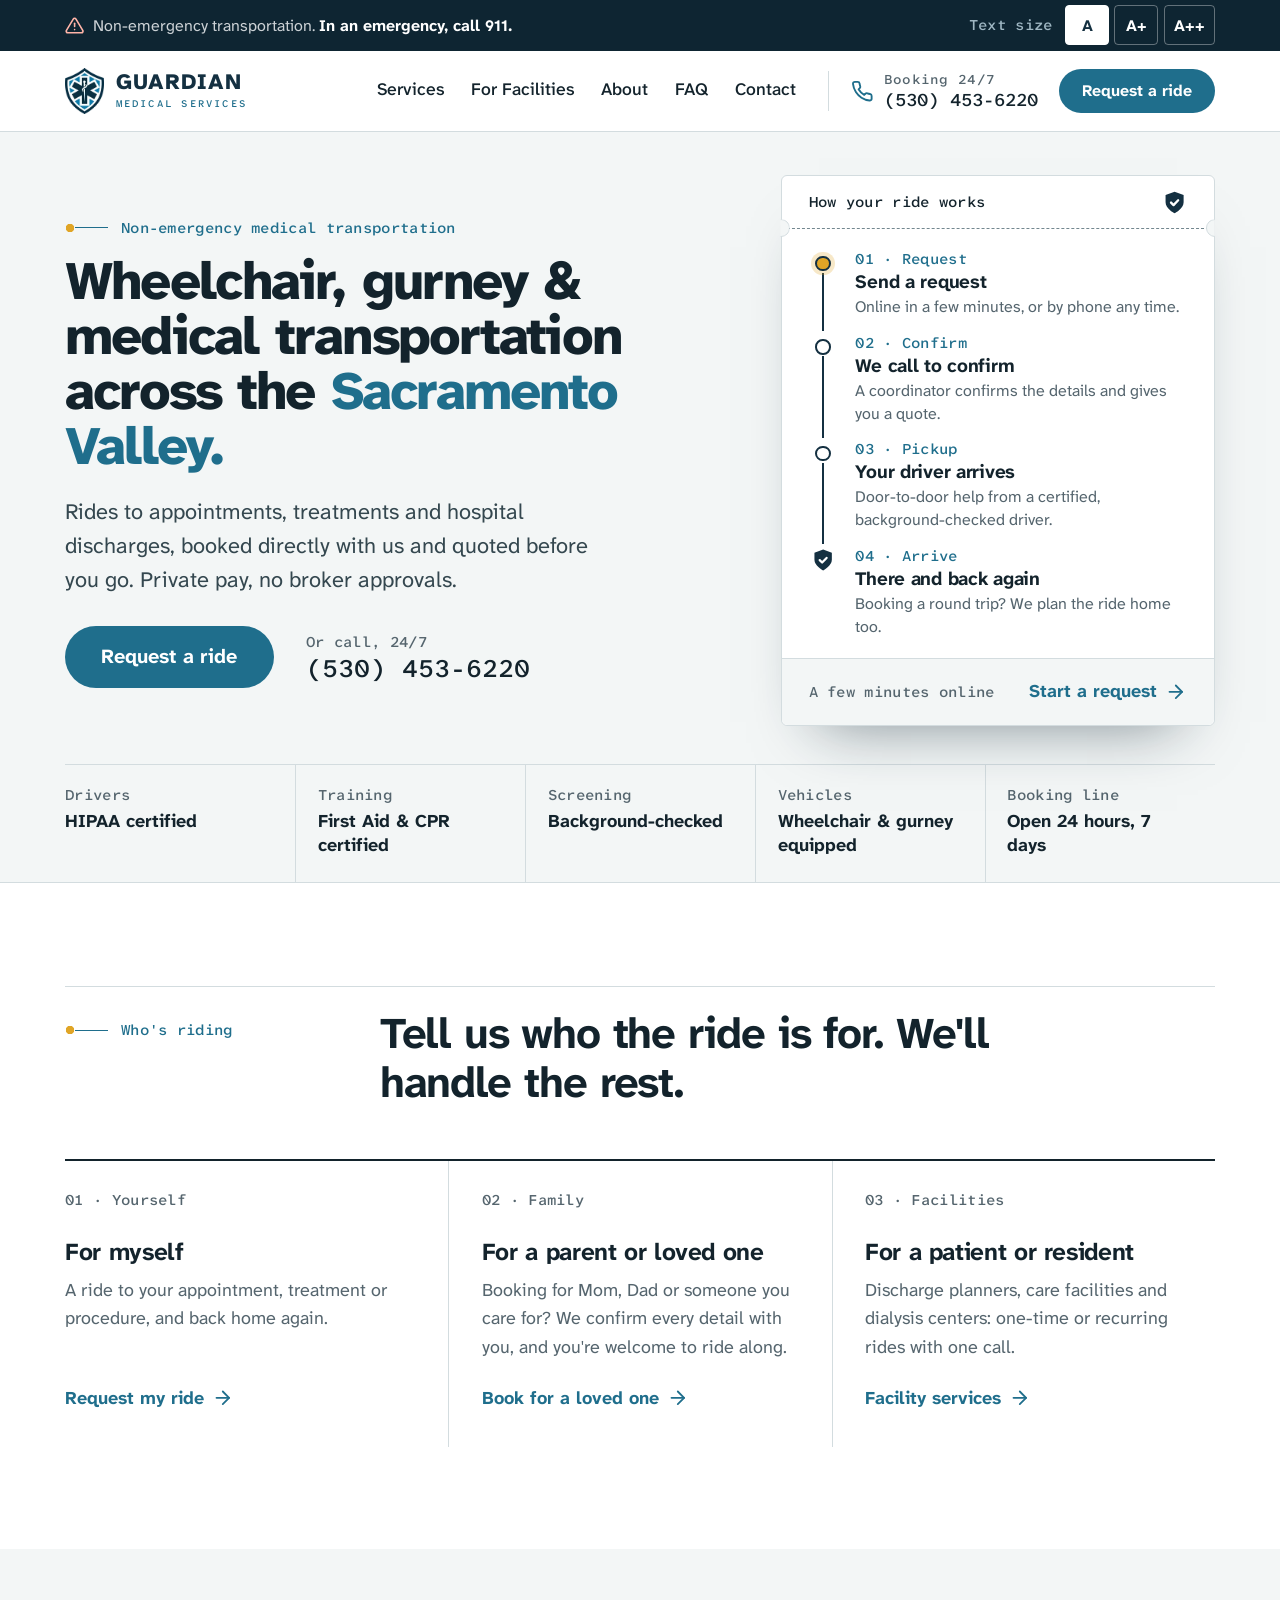
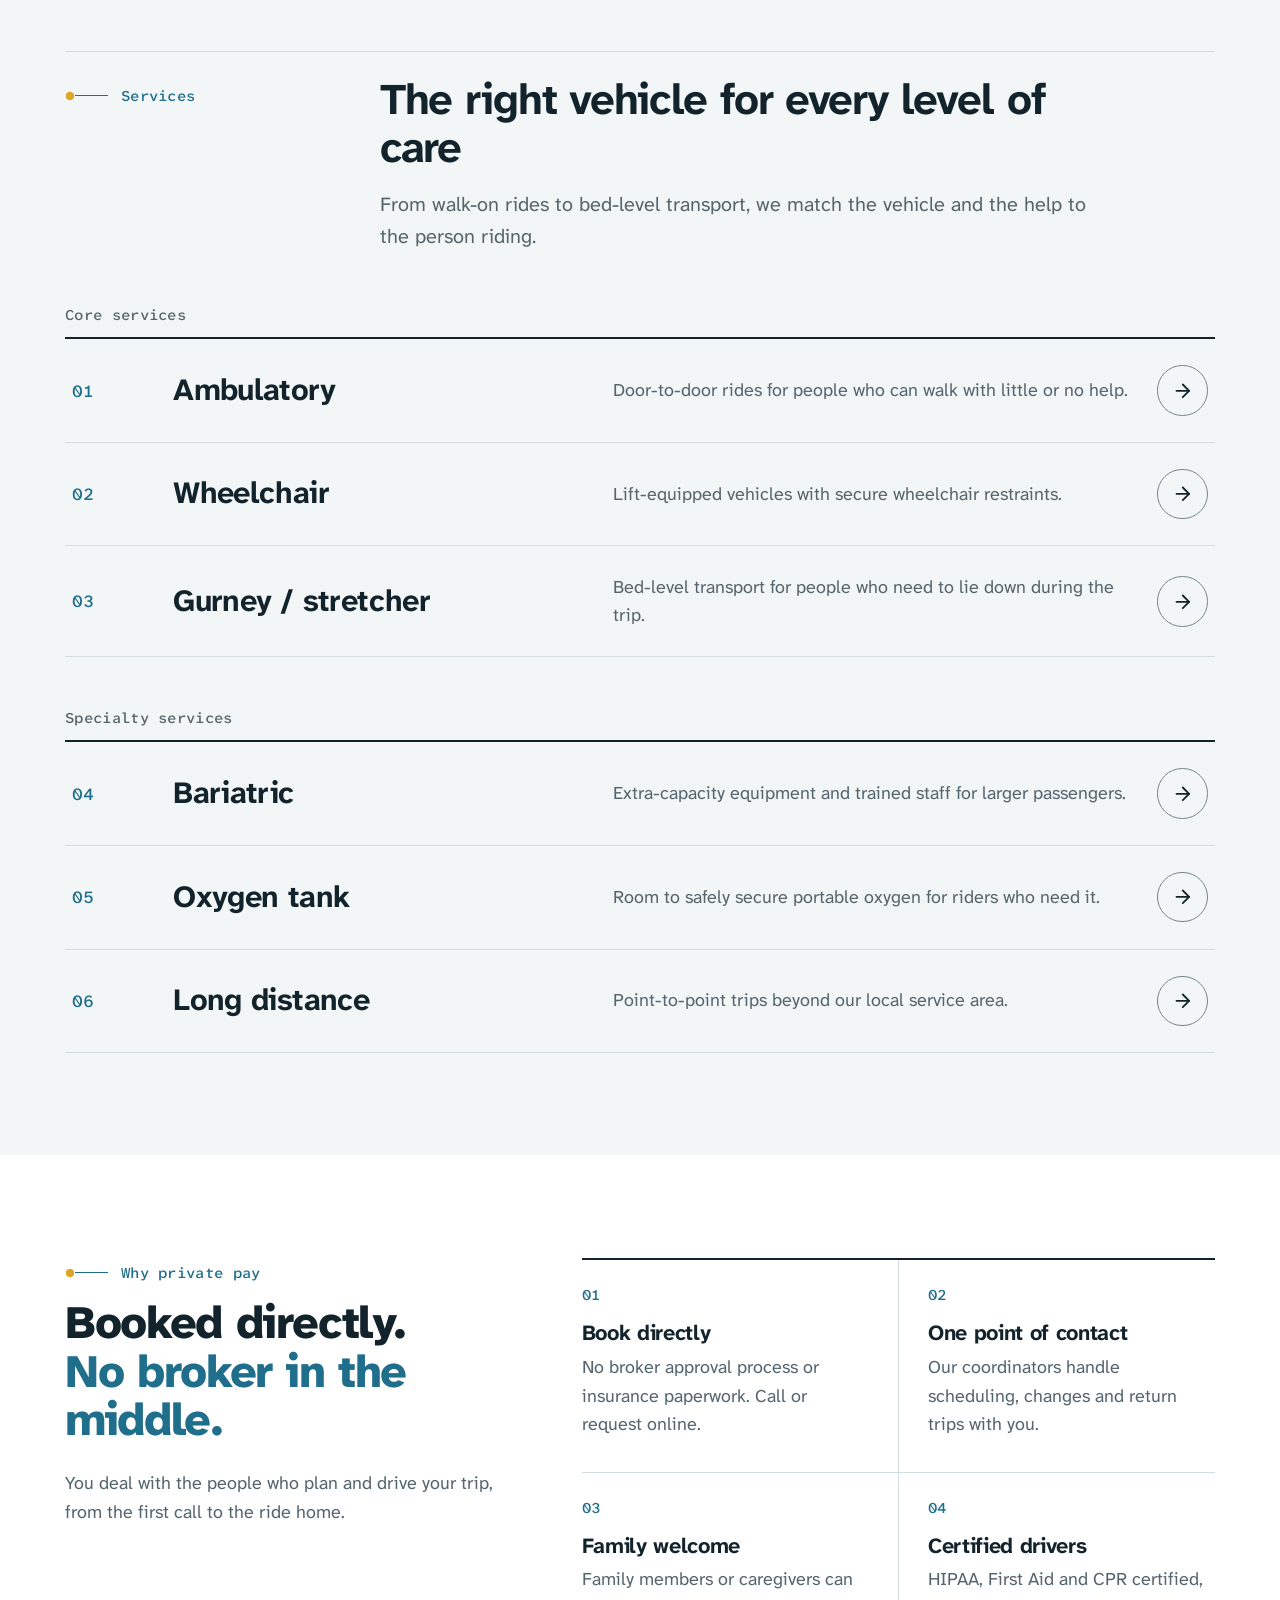
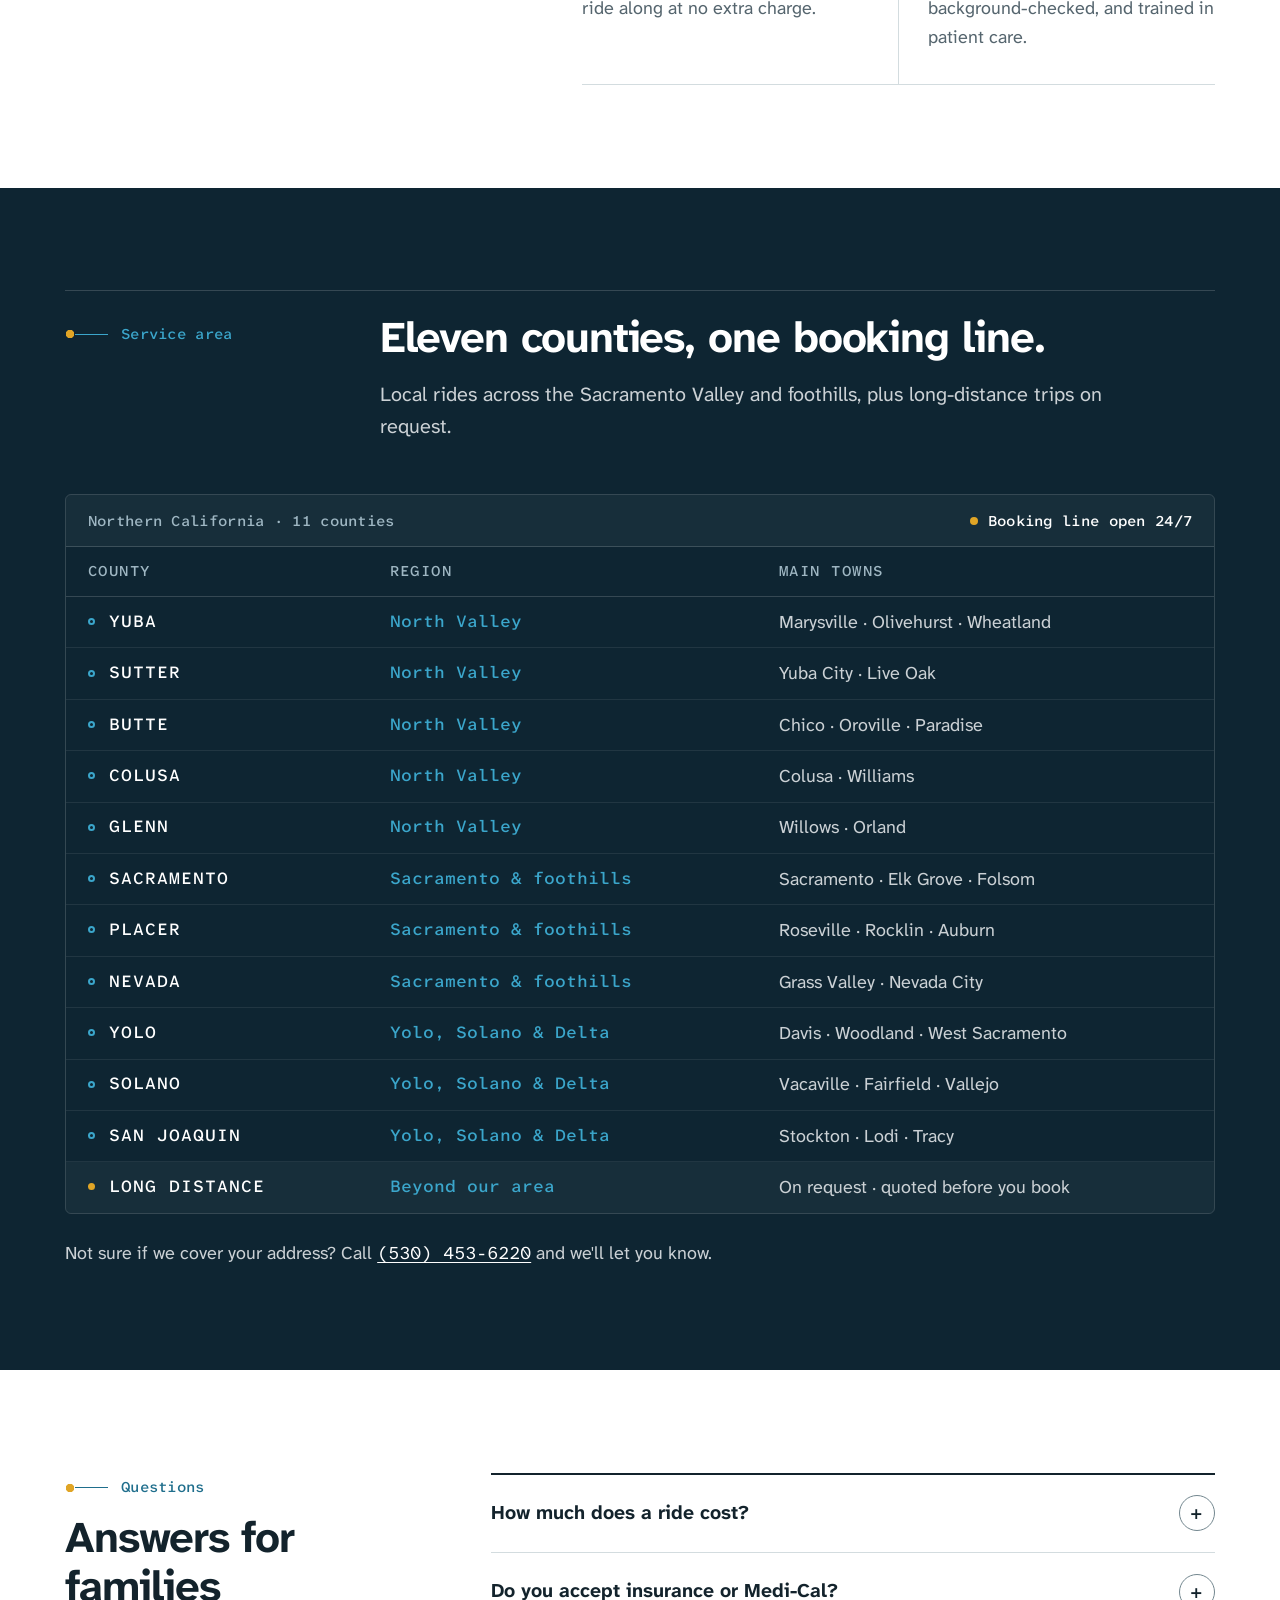
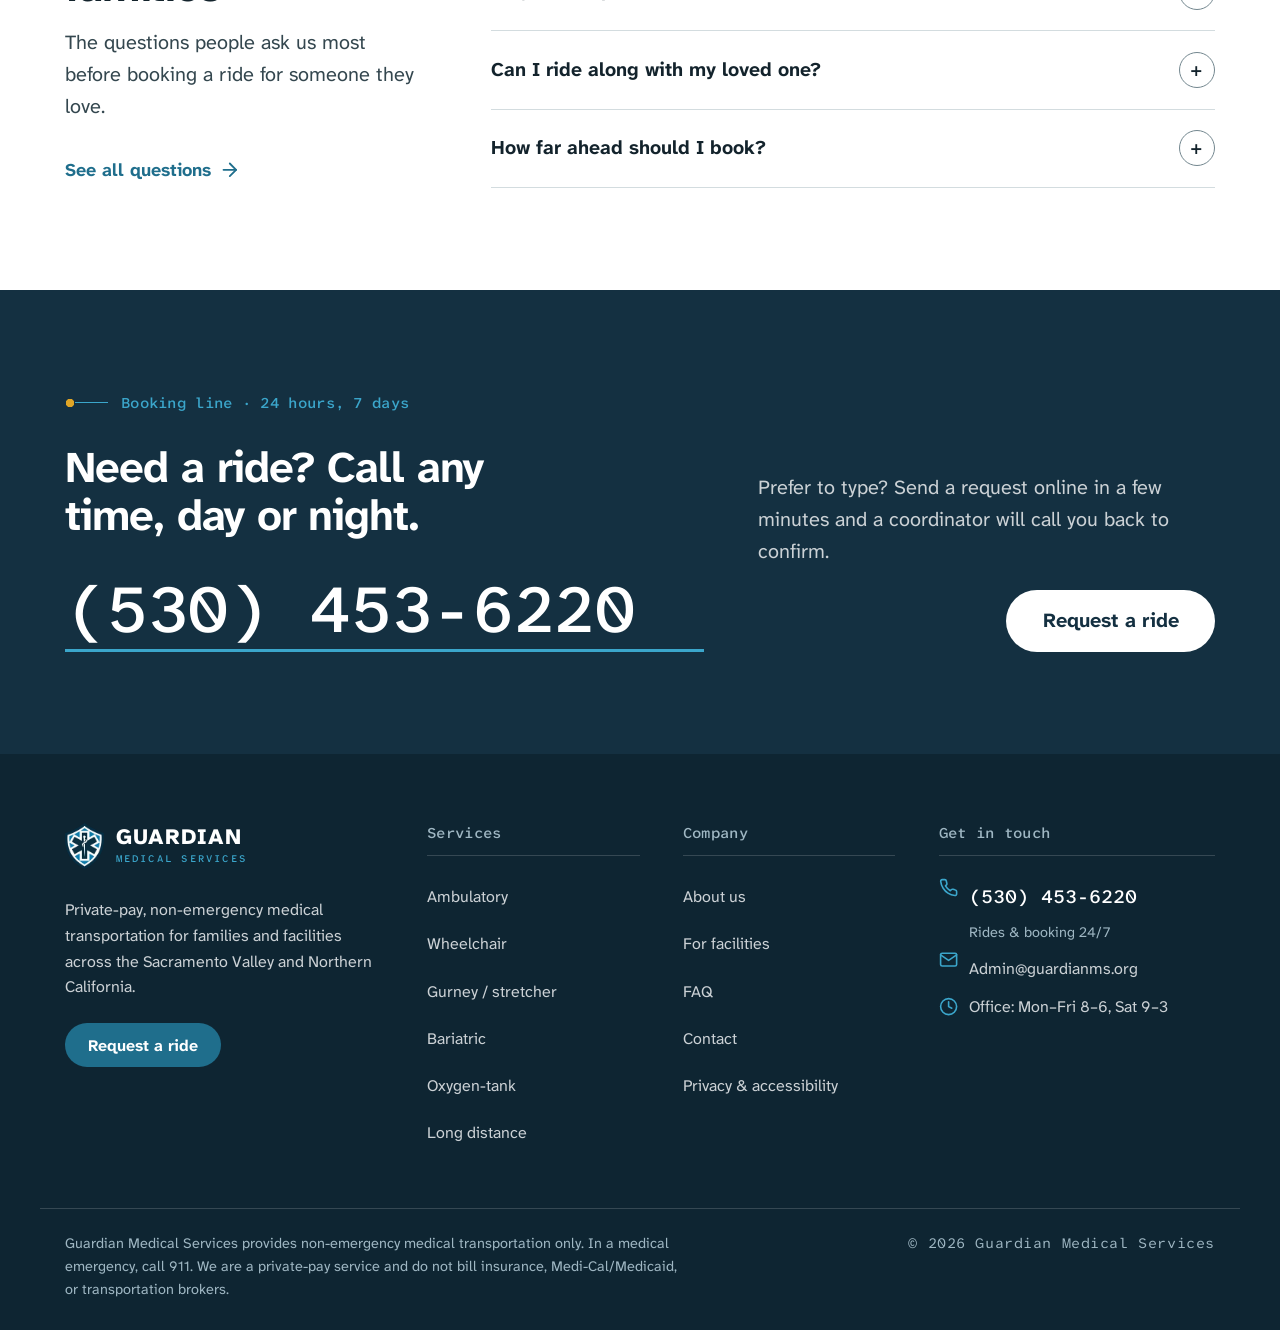
==== commit 95d7d3b9: "Visual redesign: "Wayfinding + editorial" design system Replace the template look (centred eyebrow/H" ====
--- a/index.html
+++ b/index.html
@@ -24,8 +24,8 @@
     <link rel="manifest" href="/site.webmanifest">
     <link rel="preconnect" href="https://fonts.googleapis.com">
     <link rel="preconnect" href="https://fonts.gstatic.com" crossorigin>
-    <link rel="stylesheet" href="https://fonts.googleapis.com/css2?family=Inter:wght@400;500;600;700&amp;family=Poppins:wght@600;700;800&amp;display=swap">
-    <link rel="stylesheet" href="/css/style.css?v=3">
+    <link rel="stylesheet" href="https://fonts.googleapis.com/css2?family=Atkinson+Hyperlegible+Mono:wght@500&amp;family=Atkinson+Hyperlegible+Next:wght@400;500;700;800&amp;display=swap">
+    <link rel="stylesheet" href="/css/style.css?v=7">
     <script>(function(d){d.classList.add('js');try{var s=localStorage.getItem('gms-text-size');if(s)d.setAttribute('data-text-size',s);}catch(e){}})(document.documentElement);</script>
     <!-- HEAD:END -->
     <script type="application/ld+json">
@@ -122,9 +122,9 @@
                 <div class="nav-cta">
                     <a href="tel:+15304536220" class="nav-phone" data-track="call-header">
                         <svg class="icon" aria-hidden="true"><use href="/images/icons.svg#i-phone"/></svg>
-                        <span><span class="nav-phone-label">Call 24/7</span> (530) 453-6220</span>
+                        <span><span class="nav-phone-label">Booking 24/7</span> (530) 453-6220</span>
                     </a>
-                    <a href="/book.html" class="btn btn-primary btn-sm" data-nav="book">Request a Ride</a>
+                    <a href="/book.html" class="btn btn-primary btn-sm" data-nav="book">Request a ride</a>
                 </div>
             </div>
         </nav>
@@ -135,92 +135,86 @@
 
         <!-- Hero -->
         <section class="hero" aria-labelledby="hero-title">
-            <div class="container hero-grid">
-                <div class="hero-copy">
-                    <p class="hero-badge"><span class="dot" aria-hidden="true"></span> Serving 11 Northern California counties</p>
-                    <h1 id="hero-title">Wheelchair, gurney &amp; medical transportation across the <span class="hl">Sacramento Valley</span></h1>
-                    <p class="hero-lead">Safe, on-time rides to appointments, treatments, and home again, with certified, caring drivers. Request a ride online or call us any time, day or night.</p>
-                    <div class="hero-actions">
-                        <a href="/book.html" class="btn btn-primary btn-lg">Request a Ride</a>
-                        <a href="tel:+15304536220" class="btn btn-ghost btn-lg" data-track="call-hero">
-                            <svg class="icon" aria-hidden="true"><use href="/images/icons.svg#i-phone"/></svg>
-                            Call (530) 453-6220
-                        </a>
+            <div class="container">
+                <div class="hero-grid">
+                    <div class="hero-copy">
+                        <span class="eyebrow">Non-emergency medical transportation</span>
+                        <h1 id="hero-title">Wheelchair, gurney &amp; medical transportation across the <span class="hl">Sacramento Valley.</span></h1>
+                        <p class="hero-lead">Rides to appointments, treatments and hospital discharges, booked directly with us and quoted before you go. Private pay, no broker approvals.</p>
+                        <div class="hero-actions">
+                            <a href="/book.html" class="btn btn-primary btn-lg">Request a ride</a>
+                            <a href="tel:+15304536220" class="phone-link" data-track="call-hero">
+                                <span class="label">Or call, 24/7</span>
+                                <span class="num">(530) 453-6220</span>
+                            </a>
+                        </div>
+                        <p class="hero-trust"><svg class="icon" aria-hidden="true"><use href="/images/icons.svg#i-check"/></svg> HIPAA, First Aid &amp; CPR certified, background-checked drivers</p>
                     </div>
-                    <ul class="hero-points">
-                        <li><svg class="icon" aria-hidden="true"><use href="/images/icons.svg#i-check"/></svg> Private pay, no insurance paperwork</li>
-                        <li><svg class="icon" aria-hidden="true"><use href="/images/icons.svg#i-check"/></svg> No broker approvals</li>
-                        <li><svg class="icon" aria-hidden="true"><use href="/images/icons.svg#i-check"/></svg> Booked directly with us</li>
-                    </ul>
-                </div>
-
-                <div class="ride-card">
-                    <div class="ride-card-head">
-                        <h2>How your ride works</h2>
-                        <span class="ride-card-tag">Simple &amp; personal</span>
+
+                    <div class="ticket">
+                        <div class="ticket-head">
+                            <h2>How your ride works</h2>
+                            <svg class="icon" aria-hidden="true"><use href="/images/icons.svg#i-shield-fill"/></svg>
+                        </div>
+                        <ol class="stops">
+                            <li class="stop">
+                                <span class="stop-mark" aria-hidden="true"></span>
+                                <div><span class="label">01 &middot; Request</span><h3>Send a request</h3><p>Online in a few minutes, or by phone any time.</p></div>
+                            </li>
+                            <li class="stop">
+                                <span class="stop-mark" aria-hidden="true"></span>
+                                <div><span class="label">02 &middot; Confirm</span><h3>We call to confirm</h3><p>A coordinator confirms the details and gives you a quote.</p></div>
+                            </li>
+                            <li class="stop">
+                                <span class="stop-mark" aria-hidden="true"></span>
+                                <div><span class="label">03 &middot; Pickup</span><h3>Your driver arrives</h3><p>Door-to-door help from a certified, background-checked driver.</p></div>
+                            </li>
+                            <li class="stop">
+                                <span class="stop-mark stop-mark-end" aria-hidden="true"><svg class="icon" aria-hidden="true"><use href="/images/icons.svg#i-shield-fill"/></svg></span>
+                                <div><span class="label">04 &middot; Arrive</span><h3>There and back again</h3><p>Booking a round trip? We plan the ride home too.</p></div>
+                            </li>
+                        </ol>
+                        <p class="ticket-foot">
+                            <span class="label">A few minutes online</span>
+                            <a href="/book.html" class="link-arrow">Start a request <svg class="icon" aria-hidden="true"><use href="/images/icons.svg#i-arrow"/></svg></a>
+                        </p>
                     </div>
-                    <ol class="ride-timeline">
-                        <li>
-                            <span class="ride-dot"><svg class="icon" aria-hidden="true"><use href="/images/icons.svg#i-send"/></svg></span>
-                            <div><h3>Send a request</h3><p>Online in a few minutes, or by phone 24/7.</p></div>
-                        </li>
-                        <li>
-                            <span class="ride-dot"><svg class="icon" aria-hidden="true"><use href="/images/icons.svg#i-phone"/></svg></span>
-                            <div><h3>We call to confirm</h3><p>A coordinator confirms the details and gives you a quote.</p></div>
-                        </li>
-                        <li>
-                            <span class="ride-dot"><svg class="icon" aria-hidden="true"><use href="/images/icons.svg#i-van"/></svg></span>
-                            <div><h3>Your driver arrives</h3><p>Door-to-door help from a certified, background-checked driver.</p></div>
-                        </li>
-                        <li>
-                            <span class="ride-dot"><svg class="icon" aria-hidden="true"><use href="/images/icons.svg#i-home"/></svg></span>
-                            <div><h3>There and back again</h3><p>Booking a round trip? We plan your ride home too.</p></div>
-                        </li>
-                    </ol>
-                    <p class="ride-card-foot">
-                        <svg class="icon" aria-hidden="true"><use href="/images/icons.svg#i-phone"/></svg>
-                        <span>Prefer to talk? <a href="tel:+15304536220" data-track="call-ride-card">(530) 453-6220</a></span>
-                    </p>
-                </div>
-            </div>
-        </section>
-
-        <!-- Credentials -->
-        <div class="container cred-wrap">
-            <ul class="cred-strip" aria-label="Our credentials">
-                <li><span class="cred-icon"><svg class="icon" aria-hidden="true"><use href="/images/icons.svg#i-shield"/></svg></span> HIPAA certified drivers</li>
-                <li><span class="cred-icon"><svg class="icon" aria-hidden="true"><use href="/images/icons.svg#i-cross"/></svg></span> First Aid &amp; CPR certified</li>
-                <li><span class="cred-icon"><svg class="icon" aria-hidden="true"><use href="/images/icons.svg#i-user"/></svg></span> Background-checked</li>
-                <li><span class="cred-icon"><svg class="icon" aria-hidden="true"><use href="/images/icons.svg#i-van"/></svg></span> Wheelchair &amp; gurney vehicles</li>
-                <li><span class="cred-icon"><svg class="icon" aria-hidden="true"><use href="/images/icons.svg#i-clock"/></svg></span> Booking line open 24/7</li>
-            </ul>
-        </div>
-
-        <!-- Who are you booking for -->
+                </div>
+
+                <ul class="spec-row" aria-label="Our credentials">
+                    <li><span class="label">Drivers</span><strong>HIPAA certified</strong></li>
+                    <li><span class="label">Training</span><strong>First Aid &amp; CPR certified</strong></li>
+                    <li><span class="label">Screening</span><strong>Background-checked</strong></li>
+                    <li><span class="label">Vehicles</span><strong>Wheelchair &amp; gurney equipped</strong></li>
+                    <li><span class="label">Booking line</span><strong>Open 24 hours, 7 days</strong></li>
+                </ul>
+            </div>
+        </section>
+
+        <!-- Who is the ride for -->
         <section class="section" aria-labelledby="audience-title">
             <div class="container">
-                <div class="section-head reveal">
-                    <span class="eyebrow">Who is the ride for?</span>
-                    <h2 id="audience-title">Getting to care should be the easy part</h2>
-                    <p class="lead">Tell us who's riding and we'll take care of the rest.</p>
-                </div>
-                <div class="grid grid-3">
-                    <article class="card audience-card card-hover reveal">
-                        <div class="card-icon"><svg class="icon" aria-hidden="true"><use href="/images/icons.svg#i-user"/></svg></div>
+                <div class="section-head">
+                    <span class="eyebrow">Who's riding</span>
+                    <h2 id="audience-title">Tell us who the ride is for. We'll handle the rest.</h2>
+                </div>
+                <div class="ruled-cols">
+                    <article class="ruled-col">
+                        <span class="label">01 &middot; Yourself</span>
                         <h3>For myself</h3>
-                        <p>Book a ride to your appointment, treatment, or procedure, and back home again.</p>
+                        <p>A ride to your appointment, treatment or procedure, and back home again.</p>
                         <a href="/book.html?for=self" class="link-arrow card-link-cover">Request my ride <svg class="icon" aria-hidden="true"><use href="/images/icons.svg#i-arrow"/></svg></a>
                     </article>
-                    <article class="card audience-card card-hover reveal d1">
-                        <div class="card-icon"><svg class="icon" aria-hidden="true"><use href="/images/icons.svg#i-heart"/></svg></div>
+                    <article class="ruled-col">
+                        <span class="label">02 &middot; Family</span>
                         <h3>For a parent or loved one</h3>
-                        <p>Arranging a ride for Mom, Dad, or someone you care for? We'll confirm every detail with you, and you're welcome to ride along.</p>
+                        <p>Booking for Mom, Dad or someone you care for? We confirm every detail with you, and you're welcome to ride along.</p>
                         <a href="/book.html?for=family" class="link-arrow card-link-cover">Book for a loved one <svg class="icon" aria-hidden="true"><use href="/images/icons.svg#i-arrow"/></svg></a>
                     </article>
-                    <article class="card audience-card card-hover reveal d2">
-                        <div class="card-icon"><svg class="icon" aria-hidden="true"><use href="/images/icons.svg#i-building"/></svg></div>
+                    <article class="ruled-col">
+                        <span class="label">03 &middot; Facilities</span>
                         <h3>For a patient or resident</h3>
-                        <p>Discharge planners, care facilities, and dialysis centers: schedule one-time or recurring rides with one call.</p>
+                        <p>Discharge planners, care facilities and dialysis centers: one-time or recurring rides with one call.</p>
                         <a href="/facilities.html" class="link-arrow card-link-cover">Facility services <svg class="icon" aria-hidden="true"><use href="/images/icons.svg#i-arrow"/></svg></a>
                     </article>
                 </div>
@@ -230,179 +224,124 @@
         <!-- Services -->
         <section class="section section-alt" aria-labelledby="services-title">
             <div class="container">
-                <div class="section-head reveal">
-                    <span class="eyebrow">Our services</span>
+                <div class="section-head">
+                    <span class="eyebrow">Services</span>
                     <h2 id="services-title">The right vehicle for every level of care</h2>
                     <p class="lead">From walk-on rides to bed-level transport, we match the vehicle and the help to the person riding.</p>
                 </div>
-                <div class="grid grid-3">
-                    <article class="card card-hover reveal">
-                        <div class="card-icon"><svg class="icon" aria-hidden="true"><use href="/images/icons.svg#i-walk"/></svg></div>
-                        <h3>Ambulatory</h3>
-                        <p>Door-to-door rides for people who can walk with little or no help.</p>
-                        <a href="/services.html#ambulatory" class="link-arrow card-link-cover">Learn more <span class="sr-only">about ambulatory transport</span><svg class="icon" aria-hidden="true"><use href="/images/icons.svg#i-arrow"/></svg></a>
-                    </article>
-                    <article class="card card-hover reveal d1">
-                        <div class="card-icon"><svg class="icon" aria-hidden="true"><use href="/images/icons.svg#i-wheelchair"/></svg></div>
-                        <h3>Wheelchair</h3>
-                        <p>Lift-equipped vehicles with secure wheelchair restraints.</p>
-                        <a href="/services.html#wheelchair" class="link-arrow card-link-cover">Learn more <span class="sr-only">about wheelchair transport</span><svg class="icon" aria-hidden="true"><use href="/images/icons.svg#i-arrow"/></svg></a>
-                    </article>
-                    <article class="card card-hover reveal d2">
-                        <div class="card-icon"><svg class="icon" aria-hidden="true"><use href="/images/icons.svg#i-gurney"/></svg></div>
-                        <h3>Gurney / stretcher</h3>
-                        <p>Bed-level transport for people who need to lie down during the trip.</p>
-                        <a href="/services.html#gurney" class="link-arrow card-link-cover">Learn more <span class="sr-only">about gurney transport</span><svg class="icon" aria-hidden="true"><use href="/images/icons.svg#i-arrow"/></svg></a>
-                    </article>
-                    <article class="card card-hover reveal">
-                        <div class="card-icon"><svg class="icon" aria-hidden="true"><use href="/images/icons.svg#i-expand"/></svg></div>
-                        <h3>Bariatric</h3>
-                        <p>Extra-capacity equipment and trained staff for larger passengers.</p>
-                        <a href="/services.html#bariatric" class="link-arrow card-link-cover">Learn more <span class="sr-only">about bariatric transport</span><svg class="icon" aria-hidden="true"><use href="/images/icons.svg#i-arrow"/></svg></a>
-                    </article>
-                    <article class="card card-hover reveal d1">
-                        <div class="card-icon"><svg class="icon" aria-hidden="true"><use href="/images/icons.svg#i-oxygen"/></svg></div>
-                        <h3>Oxygen-tank</h3>
-                        <p>Room to safely secure portable oxygen for riders who need it.</p>
-                        <a href="/services.html#oxygen" class="link-arrow card-link-cover">Learn more <span class="sr-only">about oxygen-tank transport</span><svg class="icon" aria-hidden="true"><use href="/images/icons.svg#i-arrow"/></svg></a>
-                    </article>
-                    <article class="card card-hover reveal d2">
-                        <div class="card-icon"><svg class="icon" aria-hidden="true"><use href="/images/icons.svg#i-route"/></svg></div>
-                        <h3>Long distance</h3>
-                        <p>Comfortable point-to-point trips beyond our local service area.</p>
-                        <a href="/services.html#long-distance" class="link-arrow card-link-cover">Learn more <span class="sr-only">about long-distance transport</span><svg class="icon" aria-hidden="true"><use href="/images/icons.svg#i-arrow"/></svg></a>
-                    </article>
-                </div>
-            </div>
-        </section>
-
-        <!-- How it works -->
-        <section class="section" aria-labelledby="how-title">
+
+                <div class="index-group">
+                    <h3 class="label">Core services</h3>
+                    <ul class="index-list">
+                        <li><a class="index-row" href="/services.html#ambulatory"><span class="index-num">01</span><span class="index-name">Ambulatory</span><span class="index-desc">Door-to-door rides for people who can walk with little or no help.</span><span class="index-go" aria-hidden="true"><svg class="icon"><use href="/images/icons.svg#i-arrow"/></svg></span></a></li>
+                        <li><a class="index-row" href="/services.html#wheelchair"><span class="index-num">02</span><span class="index-name">Wheelchair</span><span class="index-desc">Lift-equipped vehicles with secure wheelchair restraints.</span><span class="index-go" aria-hidden="true"><svg class="icon"><use href="/images/icons.svg#i-arrow"/></svg></span></a></li>
+                        <li><a class="index-row" href="/services.html#gurney"><span class="index-num">03</span><span class="index-name">Gurney / stretcher</span><span class="index-desc">Bed-level transport for people who need to lie down during the trip.</span><span class="index-go" aria-hidden="true"><svg class="icon"><use href="/images/icons.svg#i-arrow"/></svg></span></a></li>
+                    </ul>
+                </div>
+                <div class="index-group">
+                    <h3 class="label">Specialty services</h3>
+                    <ul class="index-list">
+                        <li><a class="index-row" href="/services.html#bariatric"><span class="index-num">04</span><span class="index-name">Bariatric</span><span class="index-desc">Extra-capacity equipment and trained staff for larger passengers.</span><span class="index-go" aria-hidden="true"><svg class="icon"><use href="/images/icons.svg#i-arrow"/></svg></span></a></li>
+                        <li><a class="index-row" href="/services.html#oxygen"><span class="index-num">05</span><span class="index-name">Oxygen tank</span><span class="index-desc">Room to safely secure portable oxygen for riders who need it.</span><span class="index-go" aria-hidden="true"><svg class="icon"><use href="/images/icons.svg#i-arrow"/></svg></span></a></li>
+                        <li><a class="index-row" href="/services.html#long-distance"><span class="index-num">06</span><span class="index-name">Long distance</span><span class="index-desc">Point-to-point trips beyond our local service area.</span><span class="index-go" aria-hidden="true"><svg class="icon"><use href="/images/icons.svg#i-arrow"/></svg></span></a></li>
+                    </ul>
+                </div>
+            </div>
+        </section>
+
+        <!-- Why private pay -->
+        <section class="section" aria-labelledby="why-title">
+            <div class="container statement-grid">
+                <div>
+                    <span class="eyebrow">Why private pay</span>
+                    <h2 id="why-title" class="statement">Booked directly. <span>No broker in the middle.</span></h2>
+                    <p class="statement-note">You deal with the people who plan and drive your trip, from the first call to the ride home.</p>
+                </div>
+                <ol class="numbered">
+                    <li><span class="label">01</span><h3>Book directly</h3><p>No broker approval process or insurance paperwork. Call or request online.</p></li>
+                    <li><span class="label">02</span><h3>One point of contact</h3><p>Our coordinators handle scheduling, changes and return trips with you.</p></li>
+                    <li><span class="label">03</span><h3>Family welcome</h3><p>Family members or caregivers can ride along at no extra charge.</p></li>
+                    <li><span class="label">04</span><h3>Certified drivers</h3><p>HIPAA, First Aid and CPR certified, background-checked, and trained in patient care.</p></li>
+                </ol>
+            </div>
+        </section>
+
+        <!-- Service area: departure board -->
+        <section class="section board-section" aria-labelledby="area-title">
             <div class="container">
-                <div class="section-head reveal">
-                    <span class="eyebrow">How it works</span>
-                    <h2 id="how-title">Booking takes just a few minutes</h2>
-                </div>
-                <ol class="steps">
-                    <li class="step reveal">
-                        <div class="step-num" aria-hidden="true">1</div>
-                        <h3>Request</h3>
-                        <p>Fill out our short form, or call <a href="tel:+15304536220">(530) 453-6220</a> day or night.</p>
-                    </li>
-                    <li class="step reveal d1">
-                        <div class="step-num" aria-hidden="true">2</div>
-                        <h3>Confirm</h3>
-                        <p>A coordinator calls to confirm pickup, any special needs, and your quote.</p>
-                    </li>
-                    <li class="step reveal d2">
-                        <div class="step-num" aria-hidden="true">3</div>
-                        <h3>Ride</h3>
-                        <p>A certified driver gets you there safely and on time, then home again.</p>
-                    </li>
-                </ol>
-            </div>
-        </section>
-
-        <!-- Why private pay -->
-        <section class="section on-dark" aria-labelledby="why-title">
-            <div class="container">
-                <div class="section-head reveal">
-                    <span class="eyebrow">Why Guardian</span>
-                    <h2 id="why-title">Private pay, made simple</h2>
-                    <p class="lead">You book directly with us, not through an insurance broker. Just people who know your trip, start to finish.</p>
-                </div>
-                <div class="grid grid-4">
-                    <div class="benefit reveal">
-                        <div class="benefit-icon"><svg class="icon" aria-hidden="true"><use href="/images/icons.svg#i-check-circle"/></svg></div>
-                        <h3>Book directly</h3>
-                        <p>No broker approval process or insurance paperwork. Call or request online.</p>
-                    </div>
-                    <div class="benefit reveal d1">
-                        <div class="benefit-icon"><svg class="icon" aria-hidden="true"><use href="/images/icons.svg#i-users"/></svg></div>
-                        <h3>One point of contact</h3>
-                        <p>Our coordinators handle scheduling, changes, and return trips with you.</p>
-                    </div>
-                    <div class="benefit reveal d2">
-                        <div class="benefit-icon"><svg class="icon" aria-hidden="true"><use href="/images/icons.svg#i-heart"/></svg></div>
-                        <h3>Family welcome</h3>
-                        <p>Family members or caregivers can ride along at no extra charge.</p>
-                    </div>
-                    <div class="benefit reveal d3">
-                        <div class="benefit-icon"><svg class="icon" aria-hidden="true"><use href="/images/icons.svg#i-shield"/></svg></div>
-                        <h3>Certified drivers</h3>
-                        <p>HIPAA, First Aid, and CPR certified, background-checked, and trained in patient care.</p>
-                    </div>
-                </div>
-            </div>
-        </section>
-
-        <!-- Service area -->
-        <section class="section section-alt" aria-labelledby="area-title">
-            <div class="container">
-                <div class="section-head reveal">
+                <div class="section-head">
                     <span class="eyebrow">Service area</span>
-                    <h2 id="area-title">Serving 11 counties across Northern California</h2>
-                    <p class="lead">Local rides throughout the Sacramento Valley and foothills, plus long-distance trips beyond our area.</p>
-                </div>
-                <div class="region-grid">
-                    <div class="region reveal">
-                        <h3><svg class="icon" aria-hidden="true"><use href="/images/icons.svg#i-pin"/></svg> North Valley</h3>
-                        <ul class="chips"><li>Yuba</li><li>Sutter</li><li>Butte</li><li>Colusa</li><li>Glenn</li></ul>
-                    </div>
-                    <div class="region reveal d1">
-                        <h3><svg class="icon" aria-hidden="true"><use href="/images/icons.svg#i-pin"/></svg> Sacramento &amp; foothills</h3>
-                        <ul class="chips"><li>Sacramento</li><li>Placer</li><li>Nevada</li></ul>
-                    </div>
-                    <div class="region reveal d2">
-                        <h3><svg class="icon" aria-hidden="true"><use href="/images/icons.svg#i-pin"/></svg> Yolo, Solano &amp; Delta</h3>
-                        <ul class="chips"><li>Yolo</li><li>Solano</li><li>San Joaquin</li></ul>
-                    </div>
-                    <div class="region reveal d3">
-                        <h3><svg class="icon" aria-hidden="true"><use href="/images/icons.svg#i-route"/></svg> Long distance</h3>
-                        <p>Need to go farther? Ask us about trips outside our local area.</p>
-                    </div>
-                </div>
-                <p class="area-note">Not sure if we cover your address? Call <a href="tel:+15304536220">(530) 453-6220</a> and we'll let you know.</p>
+                    <h2 id="area-title">Eleven counties, one booking line.</h2>
+                    <p class="lead">Local rides across the Sacramento Valley and foothills, plus long-distance trips on request.</p>
+                </div>
+                <div class="board-wrap">
+                    <p class="board-bar"><span>Northern California &middot; 11 counties</span><span class="live">Booking line open 24/7</span></p>
+                    <table class="board" role="table">
+                        <caption class="sr-only">Counties we serve, with region and main towns</caption>
+                        <thead role="rowgroup">
+                            <tr role="row"><th role="columnheader" scope="col">County</th><th role="columnheader" scope="col" class="col-region">Region</th><th role="columnheader" scope="col">Main towns</th></tr>
+                        </thead>
+                        <tbody role="rowgroup">
+                            <tr role="row"><th role="rowheader" scope="row" class="b-county">Yuba</th><td role="cell" class="b-region">North Valley</td><td role="cell" class="b-towns">Marysville &middot; Olivehurst &middot; Wheatland</td></tr>
+                            <tr role="row"><th role="rowheader" scope="row" class="b-county">Sutter</th><td role="cell" class="b-region">North Valley</td><td role="cell" class="b-towns">Yuba City &middot; Live Oak</td></tr>
+                            <tr role="row"><th role="rowheader" scope="row" class="b-county">Butte</th><td role="cell" class="b-region">North Valley</td><td role="cell" class="b-towns">Chico &middot; Oroville &middot; Paradise</td></tr>
+                            <tr role="row"><th role="rowheader" scope="row" class="b-county">Colusa</th><td role="cell" class="b-region">North Valley</td><td role="cell" class="b-towns">Colusa &middot; Williams</td></tr>
+                            <tr role="row"><th role="rowheader" scope="row" class="b-county">Glenn</th><td role="cell" class="b-region">North Valley</td><td role="cell" class="b-towns">Willows &middot; Orland</td></tr>
+                            <tr role="row"><th role="rowheader" scope="row" class="b-county">Sacramento</th><td role="cell" class="b-region">Sacramento &amp; foothills</td><td role="cell" class="b-towns">Sacramento &middot; Elk Grove &middot; Folsom</td></tr>
+                            <tr role="row"><th role="rowheader" scope="row" class="b-county">Placer</th><td role="cell" class="b-region">Sacramento &amp; foothills</td><td role="cell" class="b-towns">Roseville &middot; Rocklin &middot; Auburn</td></tr>
+                            <tr role="row"><th role="rowheader" scope="row" class="b-county">Nevada</th><td role="cell" class="b-region">Sacramento &amp; foothills</td><td role="cell" class="b-towns">Grass Valley &middot; Nevada City</td></tr>
+                            <tr role="row"><th role="rowheader" scope="row" class="b-county">Yolo</th><td role="cell" class="b-region">Yolo, Solano &amp; Delta</td><td role="cell" class="b-towns">Davis &middot; Woodland &middot; West Sacramento</td></tr>
+                            <tr role="row"><th role="rowheader" scope="row" class="b-county">Solano</th><td role="cell" class="b-region">Yolo, Solano &amp; Delta</td><td role="cell" class="b-towns">Vacaville &middot; Fairfield &middot; Vallejo</td></tr>
+                            <tr role="row"><th role="rowheader" scope="row" class="b-county">San Joaquin</th><td role="cell" class="b-region">Yolo, Solano &amp; Delta</td><td role="cell" class="b-towns">Stockton &middot; Lodi &middot; Tracy</td></tr>
+                            <tr class="b-long" role="row"><th role="rowheader" scope="row" class="b-county">Long distance</th><td role="cell" class="b-region">Beyond our area</td><td role="cell" class="b-towns">On request &middot; quoted before you book</td></tr>
+                        </tbody>
+                    </table>
+                </div>
+                <p class="board-note">Not sure if we cover your address? Call <a href="tel:+15304536220" data-track="call-area">(530) 453-6220</a> and we'll let you know.</p>
             </div>
         </section>
 
         <!-- FAQ teaser -->
         <section class="section" aria-labelledby="faq-title">
-            <div class="container">
-                <div class="section-head reveal">
+            <div class="container faq-split">
+                <div>
                     <span class="eyebrow">Questions</span>
-                    <h2 id="faq-title">Answers for families</h2>
+                    <h2 id="faq-title" class="h2">Answers for families</h2>
+                    <p class="lead">The questions people ask us most before booking a ride for someone they love.</p>
+                    <p class="faq-more"><a href="/faq.html" class="link-arrow">See all questions <svg class="icon" aria-hidden="true"><use href="/images/icons.svg#i-arrow"/></svg></a></p>
                 </div>
                 <div class="faq-list">
                     <details class="faq-item">
-                        <summary>How much does a ride cost? <svg class="icon" aria-hidden="true"><use href="/images/icons.svg#i-chevron"/></svg></summary>
+                        <summary>How much does a ride cost?</summary>
                         <div class="faq-answer"><p>Every trip is quoted before you book. The price depends on the type of transport and the distance. Call <a href="tel:+15304536220">(530) 453-6220</a> or <a href="/book.html">send a request</a> and we'll give you a quote.</p></div>
                     </details>
                     <details class="faq-item">
-                        <summary>Do you take insurance or Medi-Cal? <svg class="icon" aria-hidden="true"><use href="/images/icons.svg#i-chevron"/></svg></summary>
+                        <summary>Do you accept insurance or Medi-Cal?</summary>
                         <div class="faq-answer"><p>Guardian Medical Services is a private-pay provider. We don't bill insurance, Medi-Cal/Medicaid, or transportation brokers, which keeps booking fast and simple.</p></div>
                     </details>
                     <details class="faq-item">
-                        <summary>Can I ride along with my loved one? <svg class="icon" aria-hidden="true"><use href="/images/icons.svg#i-chevron"/></svg></summary>
+                        <summary>Can I ride along with my loved one?</summary>
                         <div class="faq-answer"><p>Yes. Family members or caregivers are welcome to ride along at no extra charge. Just tell us how many when you book so we can plan seating.</p></div>
                     </details>
                     <details class="faq-item">
-                        <summary>How far ahead should I book? <svg class="icon" aria-hidden="true"><use href="/images/icons.svg#i-chevron"/></svg></summary>
+                        <summary>How far ahead should I book?</summary>
                         <div class="faq-answer"><p>We recommend booking at least 48 hours ahead to make sure a vehicle is available. We do our best to accommodate last-minute requests whenever possible.</p></div>
                     </details>
-                    <p class="center mt-lg"><a href="/faq.html" class="btn btn-secondary">See all questions</a></p>
-                </div>
-            </div>
-        </section>
-
-        <!-- CTA -->
-        <section class="section cta" aria-labelledby="cta-title">
+                </div>
+            </div>
+        </section>
+
+        <!-- Closing CTA -->
+        <section class="section cta closing" aria-labelledby="cta-title">
             <div class="container">
-                <h2 id="cta-title">Ready when you are</h2>
-                <p>Request a ride online in a few minutes, or call us any time, day or night.</p>
-                <div class="cta-actions">
-                    <a href="/book.html" class="btn btn-light btn-lg">Request a Ride</a>
-                    <a href="tel:+15304536220" class="btn btn-ghost btn-lg" data-track="call-cta">Call (530) 453-6220</a>
+                <span class="eyebrow">Booking line &middot; 24 hours, 7 days</span>
+                <h2 id="cta-title">Need a ride? Call any time, day or night.</h2>
+                <a href="tel:+15304536220" class="phone-xl" data-track="call-cta">(530) 453-6220</a>
+                <div class="cta-side">
+                    <p>Prefer to type? Send a request online in a few minutes and a coordinator will call you back to confirm.</p>
+                    <div class="cta-actions">
+                        <a href="/book.html" class="btn btn-light btn-lg">Request a ride</a>
+                    </div>
                 </div>
             </div>
         </section>
@@ -417,7 +356,7 @@
                     <span class="wordmark"><span class="wm-main">GUARDIAN</span><span class="wm-sub">MEDICAL SERVICES</span></span>
                 </a>
                 <p>Private-pay, non-emergency medical transportation for families and facilities across the Sacramento Valley and Northern California.</p>
-                <a href="/book.html" class="btn btn-primary btn-sm">Request a Ride</a>
+                <a href="/book.html" class="btn btn-primary btn-sm">Request a ride</a>
             </div>
 
             <div class="footer-col">
@@ -464,7 +403,7 @@
 
         <div class="container footer-bottom">
             <p class="disclaimer">Guardian Medical Services provides non-emergency medical transportation only. In a medical emergency, call 911. We are a private-pay service and do not bill insurance, Medi-Cal/Medicaid, or transportation brokers.</p>
-            <p>&copy; <span id="year">2026</span> Guardian Medical Services. All rights reserved.</p>
+            <p class="copyright">&copy; <span id="year">2026</span> Guardian Medical Services</p>
         </div>
     </footer>
 
@@ -475,11 +414,11 @@
         </a>
         <a href="/book.html" class="mobile-action mobile-action-book">
             <svg class="icon" aria-hidden="true"><use href="/images/icons.svg#i-calendar"/></svg>
-            <span><strong>Request a Ride</strong></span>
+            <span><strong>Request a ride</strong></span>
         </a>
     </div>
 
-    <script src="/js/main.js?v=3" defer></script>
+    <script src="/js/main.js?v=7" defer></script>
     <!-- FOOTER:END -->
 </body>
 </html>
--- a/css/style.css
+++ b/css/style.css
@@ -1,8 +1,12 @@
 /* ============================================================
    Guardian Medical Services — Stylesheet
-   Brand: star-of-life shield. Navy + medical blue.
-   Pure CSS, no frameworks. Base text is 18px (html 112.5%);
-   the text-size control scales everything via rem.
+   Direction: "Wayfinding + editorial". Transit-signage clarity:
+   Atkinson Hyperlegible Next for reading, Atkinson Hyperlegible
+   Mono as the "data voice" (labels, phone, counties, steps),
+   hairline rules instead of boxes, and one signature motif:
+   the route line (dot → line → shield).
+   Base text is 18px (html 112.5%); the text-size control scales
+   everything via rem. Pure CSS, no frameworks.
    ============================================================ */
 
 /* ---------- Reset ---------- */
@@ -15,20 +19,24 @@
     /* Brand */
     --navy:        #143041;
     --navy-deep:   #0e2532;
-    --navy-mid:    #1d4257;
-    --blue:        #2c87a8;   /* decorative accents only (fails AA as small text) */
-    --blue-ink:    #1f6e8c;   /* links, eyebrows, primary buttons: 5.7:1 on white */
+    --blue:        #2c87a8;   /* decorative only (fails AA as small text) */
+    --blue-ink:    #1f6e8c;   /* links, labels, buttons: 5.7:1 on white, 5.3:1 on paper */
     --blue-ink-dk: #185a73;   /* hover */
     --blue-light:  #3ba6cb;   /* accents on navy: 4.9:1 */
-    --sky:         #e9f4f8;
-    --sky-soft:    #f3f9fb;
+    --signal:      #e0a526;   /* route-line "pickup" dot only. Never text on light. */
 
     /* Neutrals */
     --white:       #ffffff;
-    --text-dark:   #1c2c35;
+    --paper:       #f3f6f6;   /* cool off-white sections */
+    --tint:        #eef5f8;   /* selected states */
+    --ink:         #13232c;   /* headings */
     --text:        #34474f;
-    --text-muted:  #55656e;   /* 6:1 on white */
-    --border:      #d6e2e7;
+    --text-muted:  #55656e;   /* 5.6:1 on paper */
+    --rule:        #d3dcdf;   /* hairlines */
+    --rule-strong: #73878f;   /* form borders: 3.8:1 (non-text 3:1) */
+    --on-dark:     #cbd1d5;   /* body text on navy */
+    --on-dark-muted: #9fb7c3; /* labels on navy: 6.5:1 */
+    --rule-dark:   rgba(255, 255, 255, 0.16);
 
     /* Status */
     --success:     #1c6b3a;
@@ -36,31 +44,30 @@
     --error:       #b42318;
     --error-bg:    #fdecea;
 
-    /* Type scale (rem; 1rem = 18px at default size) */
-    --fs-xs:  0.78rem;
+    /* Type (rem; 1rem = 18px at default size) */
+    --font-sans: 'Atkinson Hyperlegible Next', 'Segoe UI', system-ui, sans-serif;
+    --font-mono: 'Atkinson Hyperlegible Mono', ui-monospace, 'SF Mono', Menlo, monospace;
+    --fs-label: 0.83rem;   /* ~15px mono labels */
+    --fs-xs:  0.8rem;
     --fs-sm:  0.89rem;
     --fs-md:  1.11rem;
-    --fs-lg:  1.33rem;
-    --fs-h2:  clamp(1.6rem, 3vw, 2.25rem);
-    --fs-h1:  clamp(2rem, 4.6vw, 3.1rem);
-
-    /* Spacing */
-    --space-section: clamp(3.5rem, 8vw, 5.75rem);
+    --fs-lg:  1.4rem;
+    --fs-h3:  1.35rem;
+    --fs-h2:  clamp(1.85rem, 3.4vw, 2.85rem);
+    --fs-h1:  clamp(2.15rem, 4.2vw, 3.35rem);
+    --fs-h1-sub: clamp(2.05rem, 4.4vw, 3.5rem);
+
+    /* Space */
+    --space-section: clamp(3.75rem, 8vw, 6.5rem);
     --gap:     1.4rem;
 
     /* System */
-    --shadow-sm: 0 2px 8px rgba(20, 48, 65, 0.06);
-    --shadow:    0 8px 28px rgba(20, 48, 65, 0.10);
-    --shadow-lg: 0 24px 60px rgba(14, 37, 50, 0.28);
-    --radius:    16px;
-    --radius-sm: 10px;
-    --maxw:      1180px;
+    --radius:    6px;
+    --radius-sm: 4px;
+    --maxw:      1200px;
     --nav-h:     80px;
     --mobile-bar-h: 0px;
     --ease:      cubic-bezier(0.4, 0, 0.2, 1);
-
-    --font-display: 'Poppins', 'Segoe UI', sans-serif;
-    --font-body:    'Inter', 'Segoe UI', Tahoma, sans-serif;
 }
 
 /* Text-size control (A / A+ / A++) */
@@ -71,12 +78,12 @@
 /* ---------- Base ---------- */
 html {
     scroll-behavior: smooth;
-    scroll-padding-top: calc(var(--nav-h) + 1rem);
+    scroll-padding-top: calc(var(--header-h, var(--nav-h)) + 1rem);
     scroll-padding-bottom: calc(var(--mobile-bar-h) + 1rem);
     -webkit-text-size-adjust: 100%;
 }
 body {
-    font-family: var(--font-body);
+    font-family: var(--font-sans);
     font-size: 1rem;
     line-height: 1.6;
     color: var(--text);
@@ -85,18 +92,19 @@
     overflow-x: hidden;
 }
 h1, h2, h3, h4 {
-    font-family: var(--font-display);
-    color: var(--text-dark);
-    line-height: 1.2;
+    overflow-wrap: break-word;
+    font-family: var(--font-sans);
+    color: var(--ink);
+    line-height: 1.12;
     font-weight: 700;
-    letter-spacing: -0.01em;
-}
-p { max-width: 70ch; }
+    letter-spacing: -0.015em;
+}
+p { max-width: 68ch; }
 p + p { margin-top: 0.9rem; }
-a { color: var(--blue-ink); text-underline-offset: 3px; }
-a:hover { color: var(--blue-ink-dk); }
+a { color: var(--blue-ink); text-underline-offset: 3px; text-decoration-thickness: 1px; }
+a:hover { color: var(--blue-ink-dk); text-decoration-thickness: 2px; }
 img { max-width: 100%; height: auto; display: block; }
-strong { color: var(--text-dark); font-weight: 600; }
+strong { color: var(--ink); font-weight: 700; }
 small { font-size: var(--fs-sm); }
 
 .icon {
@@ -120,13 +128,33 @@
 .skip-link {
     position: absolute; left: 1rem; top: -100px; z-index: 2000;
     background: var(--navy); color: #fff; padding: 0.8rem 1.2rem;
-    border-radius: var(--radius-sm); font-weight: 600; text-decoration: none;
+    border-radius: var(--radius-sm); font-weight: 700; text-decoration: none;
 }
 .skip-link:focus { top: 1rem; color: #fff; }
-.center { text-align: center; }
-.center p { margin-left: auto; margin-right: auto; }
-.panel.center p { margin-bottom: 1.2rem; }
 .mt-lg { margin-top: 2.4rem; }
+.nowrap { white-space: nowrap; }
+
+/* Mono "data voice" label */
+.label {
+    display: block;
+    font: 500 var(--fs-label)/1.35 var(--font-mono);
+    letter-spacing: 0.02em;
+    color: var(--text-muted);
+}
+
+/* Route-line label: amber dot, hairline, text.  ●── SERVICES */
+.eyebrow {
+    display: inline-flex; align-items: center; gap: 0.7rem; margin-bottom: 0.9rem;
+    font: 500 var(--fs-label)/1.35 var(--font-mono);
+    letter-spacing: 0.02em;
+    color: var(--blue-ink);
+}
+.eyebrow::before {
+    content: ""; flex-shrink: 0; width: 2.4rem; height: 10px;
+    background:
+        radial-gradient(circle at 5px 5px, var(--signal) 4px, transparent 4.5px),
+        linear-gradient(currentColor, currentColor) 10px 50% / calc(100% - 10px) 1px no-repeat;
+}
 
 /* ---------- Buttons ---------- */
 .btn {
@@ -134,58 +162,62 @@
     align-items: center;
     justify-content: center;
     gap: 0.55rem;
-    min-height: 48px;
-    padding: 0.8rem 1.6rem;
-    font-family: var(--font-body);
-    font-weight: 600;
+    min-height: 50px;
+    padding: 0.8rem 1.55rem;
+    font-family: var(--font-sans);
+    font-weight: 700;
     font-size: 1rem;
     line-height: 1.2;
     border-radius: 999px;
     border: 2px solid transparent;
     cursor: pointer;
     text-decoration: none;
-    transition: background-color 0.2s var(--ease), color 0.2s var(--ease),
-                border-color 0.2s var(--ease), box-shadow 0.2s var(--ease), transform 0.2s var(--ease);
-}
+    transition: background-color 0.2s var(--ease), color 0.2s var(--ease), border-color 0.2s var(--ease);
+}
+.btn:hover { text-decoration: none; }
 .btn .icon { width: 1.15em; height: 1.15em; }
-.btn-primary { background: var(--blue-ink); color: #fff; box-shadow: 0 6px 18px rgba(31, 110, 140, 0.28); }
-.btn-primary:hover { background: var(--blue-ink-dk); color: #fff; transform: translateY(-1px); }
-.btn-secondary { background: #fff; color: var(--blue-ink); border-color: var(--blue-ink); }
-.btn-secondary:hover { background: var(--sky); color: var(--blue-ink-dk); border-color: var(--blue-ink-dk); }
+.btn-primary { background: var(--blue-ink); color: #fff; }
+.btn-primary:hover { background: var(--navy); color: #fff; }
+.btn-secondary { background: transparent; color: var(--ink); border-color: var(--ink); }
+.btn-secondary:hover { background: var(--ink); color: #fff; }
 .btn-light { background: #fff; color: var(--navy); }
-.btn-light:hover { background: var(--sky); color: var(--navy); }
+.btn-light:hover { background: var(--tint); color: var(--navy); }
 .btn-ghost { background: transparent; color: #fff; border-color: rgba(255, 255, 255, 0.6); }
-.btn-ghost:hover { background: rgba(255, 255, 255, 0.12); color: #fff; border-color: #fff; }
+.btn-ghost:hover { background: #fff; color: var(--navy); border-color: #fff; }
 .btn-sm { min-height: 44px; padding: 0.55rem 1.15rem; font-size: var(--fs-sm); }
-.btn-lg { min-height: 56px; padding: 0.95rem 2rem; font-size: var(--fs-md); }
+.btn-lg { min-height: 56px; padding: 0.95rem 1.9rem; font-size: var(--fs-md); }
 .btn-block { width: 100%; }
-.btn[disabled] { opacity: 0.65; cursor: wait; transform: none; }
+.btn[disabled] { opacity: 0.65; cursor: wait; }
 
 .link-arrow {
-    display: inline-flex; align-items: center; gap: 0.4rem;
-    font-weight: 600; text-decoration: none;
+    display: inline-flex; align-items: center; gap: 0.45rem;
+    font-weight: 700; text-decoration: none;
 }
 .link-arrow .icon { transition: transform 0.2s var(--ease); }
-.link-arrow:hover .icon { transform: translateX(3px); }
+.link-arrow:hover .icon { transform: translateX(4px); }
 
 /* ============================================================
    Utility bar + header
    ============================================================ */
-.utility-bar { background: var(--navy-deep); color: rgba(255, 255, 255, 0.86); font-size: var(--fs-sm); }
+.utility-bar { background: var(--navy-deep); color: var(--on-dark); font-size: var(--fs-sm); }
 .utility-inner {
     display: flex; flex-wrap: wrap; align-items: center; justify-content: space-between;
-    gap: 0.4rem 1.2rem; padding-top: 0.45rem; padding-bottom: 0.45rem;
+    gap: 0.4rem 1.2rem; padding-top: 0.3rem; padding-bottom: 0.3rem;
 }
 .utility-note { display: flex; align-items: center; gap: 0.5rem; max-width: none; }
 .utility-note .icon { color: #ffb4a8; }
 .utility-note strong { color: #fff; }
 .text-size { display: flex; align-items: center; gap: 0.3rem; }
-.text-size-label { margin-right: 0.3rem; }
+.text-size-label {
+    margin-right: 0.4rem;
+    font: 500 var(--fs-label) var(--font-mono); letter-spacing: 0.02em;
+    color: var(--on-dark-muted);
+}
 .text-size button {
-    min-width: 40px; min-height: 32px; padding: 0 0.5rem;
-    font: 600 var(--fs-sm) var(--font-body);
+    min-width: 44px; min-height: 40px; padding: 0 0.5rem;
+    font: 700 var(--fs-sm) var(--font-sans);
     color: #fff; background: transparent;
-    border: 1px solid rgba(255, 255, 255, 0.35); border-radius: 8px; cursor: pointer;
+    border: 1px solid rgba(255, 255, 255, 0.35); border-radius: var(--radius-sm); cursor: pointer;
 }
 .text-size button[aria-pressed="true"] { background: #fff; color: var(--navy); border-color: #fff; }
 .text-size button:hover { border-color: #fff; }
@@ -193,45 +225,53 @@
 .site-header {
     position: sticky; top: 0; z-index: 1000;
     background: #fff;
-    border-bottom: 1px solid var(--border);
+    border-bottom: 1px solid var(--rule);
     transition: box-shadow 0.25s var(--ease);
 }
-.site-header.scrolled { box-shadow: var(--shadow-sm); }
+.site-header.scrolled { box-shadow: 0 1px 0 var(--rule), 0 8px 24px -16px rgba(14, 37, 50, 0.35); }
 .nav {
     display: flex; flex-wrap: wrap; align-items: center; justify-content: space-between;
     gap: 0.5rem 1.5rem; min-height: var(--nav-h); padding-top: 0.5rem; padding-bottom: 0.5rem;
 }
-.brand { display: inline-flex; align-items: center; gap: 0.6rem; text-decoration: none; }
+.brand { display: inline-flex; align-items: center; gap: 0.65rem; text-decoration: none; }
 .brand-icon { width: auto; height: 46px; }
-.wordmark { font-family: var(--font-display); font-weight: 800; line-height: 1; color: var(--navy); }
-.wm-main { display: block; font-size: 1.2rem; letter-spacing: 0.03em; }
-.wm-sub { display: block; margin-top: 3px; font-size: 0.56rem; font-weight: 600; letter-spacing: 0.28em; color: var(--blue-ink); }
+.wordmark { font-family: var(--font-sans); font-weight: 800; line-height: 1; color: var(--navy); }
+.wm-main { display: block; font-size: 1.22rem; letter-spacing: 0.06em; }
+.wm-sub {
+    display: block; margin-top: 4px;
+    font: 500 0.56rem var(--font-mono); letter-spacing: 0.22em; color: var(--blue-ink);
+}
 .brand-light .wordmark { color: #fff; }
 .brand-light .wm-sub { color: var(--blue-light); }
 
-.nav-menu { display: flex; flex-wrap: wrap; align-items: center; gap: 0.5rem 1.6rem; }
-.nav-links { display: flex; flex-wrap: wrap; align-items: center; gap: 0.2rem 1.4rem; list-style: none; }
+.nav-menu { display: flex; flex-wrap: wrap; align-items: center; gap: 0.5rem 1.8rem; }
+.nav-links { display: flex; flex-wrap: wrap; align-items: center; gap: 0.2rem 1.5rem; list-style: none; }
 .nav-links a {
     display: inline-block; padding: 0.5rem 0;
-    font-weight: 500; font-size: 0.94rem; color: var(--text-dark);
+    font-weight: 500; font-size: 0.97rem; color: var(--ink);
     text-decoration: none; border-bottom: 2px solid transparent;
 }
-.nav-links a:hover { color: var(--blue-ink); border-bottom-color: var(--blue-ink); }
+.nav-links a:hover { color: var(--blue-ink); border-bottom-color: currentColor; }
 .nav-links a[aria-current="page"] { color: var(--blue-ink); border-bottom-color: var(--blue-ink); }
-.nav-cta { display: flex; align-items: center; gap: 1rem; }
+.nav-cta { display: flex; align-items: center; gap: 1.2rem; }
 .nav-phone {
-    display: inline-flex; align-items: center; gap: 0.5rem;
-    font-weight: 700; color: var(--navy); text-decoration: none; line-height: 1.15;
-}
-.nav-phone .icon { width: 1.3rem; height: 1.3rem; color: var(--blue-ink); }
-.nav-phone-label { display: block; font-size: var(--fs-xs); font-weight: 600; color: var(--text-muted); }
+    display: inline-flex; align-items: center; gap: 0.6rem;
+    font: 500 1rem/1.15 var(--font-mono); color: var(--ink); text-decoration: none;
+    padding-left: 1.2rem; border-left: 1px solid var(--rule);
+}
+.nav-phone .icon { width: 1.25rem; height: 1.25rem; color: var(--blue-ink); }
+.nav-phone-label {
+    display: block; margin-bottom: 2px;
+    font: 500 0.75rem var(--font-mono); letter-spacing: 0.02em;
+    color: var(--text-muted);
+}
 .nav-phone:hover { color: var(--blue-ink); }
 
 .nav-toggle {
     display: none; align-items: center; gap: 0.5rem;
     min-height: 48px; padding: 0 0.9rem;
-    font: 600 var(--fs-sm) var(--font-body); color: var(--navy);
-    background: var(--sky-soft); border: 1px solid var(--border); border-radius: 999px; cursor: pointer;
+    font: 700 var(--fs-sm) var(--font-sans); color: var(--navy);
+    background: #fff; border: 1px solid var(--rule-strong); border-radius: 999px; cursor: pointer;
 }
 .nav-toggle-bars { display: inline-flex; flex-direction: column; gap: 4px; }
 .nav-toggle-bars span { width: 20px; height: 2px; background: var(--navy); border-radius: 2px; transition: transform 0.25s var(--ease), opacity 0.2s; }
@@ -243,281 +283,400 @@
    Sections
    ============================================================ */
 .section { padding: var(--space-section) 0; position: relative; }
-.section-alt { background: var(--sky-soft); }
-.section-head { max-width: 720px; margin: 0 auto 2.8rem; text-align: center; }
-.section-head p { margin: 0 auto; }
-.section-head.left { text-align: left; margin-left: 0; }
-.section-head h2, .h2 { font-size: var(--fs-h2); margin-bottom: 0.8rem; }
-.lead { font-size: var(--fs-md); color: var(--text-muted); }
-.eyebrow {
-    display: inline-block; margin-bottom: 0.7rem;
-    font-size: var(--fs-xs); font-weight: 700; letter-spacing: 0.14em; text-transform: uppercase;
-    color: var(--blue-ink);
-}
-.on-dark .eyebrow, .page-hero .eyebrow { color: var(--blue-light); }
+.section-alt { background: var(--paper); }
+.lead { font-size: var(--fs-md); color: var(--text); }
+
+/* Split section head: label column + title column, under a hairline */
+.section-head {
+    display: grid; grid-template-columns: minmax(0, 3fr) minmax(0, 9fr); column-gap: 2rem;
+    padding-top: 1.3rem; margin-bottom: clamp(2.2rem, 4vw, 3.2rem);
+    border-top: 1px solid var(--rule);
+}
+.section-head .eyebrow { grid-column: 1; grid-row: 1 / span 3; align-self: start; margin: 0.55rem 0 1rem; }
+.section-head > :not(.eyebrow) { grid-column: 2; }
+.section-head h2, .h2 { font-size: var(--fs-h2); letter-spacing: -0.025em; }
+.section-head h2 { max-width: 24ch; }
+.section-head .lead { margin-top: 0.9rem; max-width: 56ch; color: var(--text-muted); }
+.h2 { margin-bottom: 0.9rem; }
 
 /* ============================================================
    Home hero
    ============================================================ */
 .hero {
-    background:
-        radial-gradient(900px 520px at 85% -10%, rgba(59, 166, 203, 0.22), transparent 60%),
-        linear-gradient(150deg, var(--navy-deep) 0%, var(--navy) 55%, var(--navy-mid) 100%);
-    color: #fff;
-    padding: clamp(3rem, 7vw, 5rem) 0 clamp(5.5rem, 9vw, 7.5rem);
-    overflow: hidden;
-}
-.hero-grid { display: grid; grid-template-columns: 1.1fr 0.9fr; gap: 3rem; align-items: center; }
-.hero-badge {
-    display: inline-flex; align-items: center; gap: 0.5rem; margin-bottom: 1.3rem;
-    padding: 0.4rem 0.95rem; border-radius: 999px;
-    background: rgba(59, 166, 203, 0.16); border: 1px solid rgba(59, 166, 203, 0.45);
-    color: #d6eef6; font-size: var(--fs-sm); font-weight: 600;
-}
-.hero-badge .dot { width: 8px; height: 8px; border-radius: 50%; background: #4ade80; box-shadow: 0 0 0 4px rgba(74, 222, 128, 0.25); }
-.hero h1 { color: #fff; font-size: var(--fs-h1); margin-bottom: 1.1rem; }
-.hero h1 .hl { color: var(--blue-light); }
-.hero-lead { font-size: var(--fs-md); color: rgba(255, 255, 255, 0.86); margin-bottom: 1.8rem; }
-.hero-actions { display: flex; flex-wrap: wrap; gap: 0.9rem; margin-bottom: 1.8rem; }
-.hero-points { display: flex; flex-wrap: wrap; gap: 0.6rem 1.4rem; list-style: none; }
-.hero-points li { display: flex; align-items: center; gap: 0.45rem; color: rgba(255, 255, 255, 0.9); font-weight: 500; font-size: var(--fs-sm); }
-.hero-points .icon { color: var(--blue-light); }
-
-/* "How your ride works" illustration card */
-.ride-card {
-    background: #fff; color: var(--text); border-radius: 22px;
-    padding: 1.8rem; box-shadow: var(--shadow-lg);
-}
-.ride-card-head { display: flex; align-items: center; justify-content: space-between; gap: 1rem; margin-bottom: 1.3rem; }
-.ride-card-head h2 { font-size: var(--fs-md); }
-.ride-card-tag {
-    font-size: var(--fs-xs); font-weight: 700; color: var(--success);
-    background: var(--success-bg); padding: 0.25rem 0.65rem; border-radius: 999px; white-space: nowrap;
-}
-.ride-timeline { list-style: none; position: relative; }
-.ride-timeline::before {
-    content: ""; position: absolute; left: 21px; top: 22px; bottom: 22px; width: 2px;
-    background: linear-gradient(var(--blue), var(--border));
-}
-.ride-timeline li { position: relative; display: grid; grid-template-columns: 44px 1fr; gap: 0.9rem; padding: 0.55rem 0; }
-.ride-dot {
-    width: 44px; height: 44px; border-radius: 50%; position: relative; z-index: 1;
-    display: grid; place-items: center;
-    background: var(--sky); color: var(--blue-ink); border: 2px solid #fff;
-}
-.ride-timeline li:first-child .ride-dot { background: var(--blue-ink); color: #fff; }
-.ride-timeline h3 { font-size: 1rem; margin-bottom: 0.1rem; }
-.ride-timeline p { font-size: var(--fs-sm); color: var(--text-muted); }
-.ride-card-foot {
-    margin-top: 1.1rem; padding-top: 1.1rem; border-top: 1px solid var(--border);
-    display: flex; align-items: center; gap: 0.6rem; font-size: var(--fs-sm); color: var(--text-muted);
-}
-.ride-card-foot a { font-weight: 700; }
-
-/* Credentials strip (overlaps hero bottom) */
-.cred-wrap { margin-top: calc(-1 * clamp(3rem, 6vw, 4.5rem)); position: relative; z-index: 2; }
-.cred-strip {
-    display: grid; grid-template-columns: repeat(5, 1fr); gap: 0.4rem;
-    background: #fff; border: 1px solid var(--border); border-radius: var(--radius);
-    box-shadow: var(--shadow); padding: 1.1rem;
-    list-style: none;
-}
-.cred-strip li { display: flex; align-items: center; gap: 0.7rem; padding: 0.6rem 0.8rem; font-weight: 600; font-size: var(--fs-sm); color: var(--text-dark); }
-.cred-strip .cred-icon { width: 42px; height: 42px; border-radius: 12px; background: var(--sky); color: var(--blue-ink); display: grid; place-items: center; flex-shrink: 0; }
-
-/* ============================================================
-   Cards & grids
-   ============================================================ */
-.grid { display: grid; gap: var(--gap); }
-.grid-2 { grid-template-columns: repeat(2, 1fr); }
-.grid-3 { grid-template-columns: repeat(3, 1fr); }
-.grid-4 { grid-template-columns: repeat(4, 1fr); }
-
+    background: var(--paper);
+    padding: clamp(1.8rem, 3.4vw, 2.8rem) 0 0;
+    border-bottom: 1px solid var(--rule);
+}
+.hero-grid {
+    display: grid; grid-template-columns: minmax(0, 3fr) minmax(0, 2fr);
+    gap: clamp(2rem, 5vw, 4.5rem); align-items: center;
+}
+.hero h1 {
+    font-size: var(--fs-h1); font-weight: 800; line-height: 1.02; letter-spacing: -0.035em;
+    color: var(--ink);
+}
+.hero h1 .hl { color: var(--blue-ink); }
+.hero-lead { margin-top: 1.2rem; font-size: 1.22rem; line-height: 1.55; max-width: 38ch; color: var(--text); }
+.hero-actions { display: flex; flex-wrap: wrap; align-items: center; gap: 1rem 1.8rem; margin-top: 1.6rem; }
+.phone-link {
+    display: inline-flex; flex-direction: column; gap: 0.15rem;
+    font: 500 1.4rem/1.1 var(--font-mono); color: var(--ink); text-decoration: none;
+}
+.phone-link .label { font-size: var(--fs-label); }
+.hero-trust { display: none; }
+.phone-link:hover { color: var(--blue-ink); }
+.phone-link:hover .num { text-decoration: underline; text-decoration-thickness: 2px; }
+
+/* Ticket: "Your ride" route card */
+.ticket {
+    position: relative; background: #fff; color: var(--text);
+    border: 1px solid var(--rule); border-radius: var(--radius);
+    box-shadow: 0 34px 60px -38px rgba(14, 37, 50, 0.55);
+}
+.ticket-head {
+    position: relative; display: flex; align-items: center; justify-content: space-between; gap: 1rem;
+    padding: 0.75rem 1.5rem; border-bottom: 1px dashed var(--rule-strong);
+}
+/* perforation notches */
+.ticket-head::before, .ticket-head::after {
+    content: ""; position: absolute; bottom: -9px; width: 18px; height: 18px; border-radius: 50%;
+    background: var(--paper); border: 1px solid var(--rule);
+}
+.ticket-head::before { left: -10px; clip-path: inset(0 0 0 50%); }
+.ticket-head::after { right: -10px; clip-path: inset(0 50% 0 0); }
+.ticket-head h2 { font: 500 var(--fs-label)/1.3 var(--font-mono); letter-spacing: 0.02em; color: var(--ink); }
+.ticket-head .icon { width: 1.4rem; height: 1.4rem; color: var(--navy); }
+.ticket-foot {
+    display: flex; flex-wrap: wrap; align-items: baseline; justify-content: space-between; gap: 0.4rem 1rem;
+    padding: 1rem 1.5rem; border-top: 1px solid var(--rule); background: var(--paper);
+    border-radius: 0 0 var(--radius) var(--radius);
+}
+.ticket-foot { align-items: center; padding-top: 0.6rem; padding-bottom: 0.6rem; }
+.ticket-foot .link-arrow { min-height: 44px; white-space: nowrap; }
+
+/* Route stops (vertical route line) */
+.stops { list-style: none; padding: 1.1rem 1.5rem 0.3rem; }
+.stop { position: relative; display: grid; grid-template-columns: 1.6rem 1fr; gap: 1rem; padding-bottom: 0.8rem; }
+.stop::before {
+    content: ""; position: absolute; left: calc(0.8rem - 1px); top: 1.3rem; bottom: 0.1rem;
+    width: 2px; background: var(--navy);
+}
+.stop:last-child::before { display: none; }
+.stop-mark { position: relative; z-index: 1; display: grid; place-items: center; width: 1.6rem; height: 1.6rem; }
+.stop-mark::before {
+    content: ""; width: 0.85rem; height: 0.85rem; border-radius: 50%;
+    background: #fff; border: 2px solid var(--navy);
+}
+.stop:first-child .stop-mark::before {
+    background: var(--signal); border-color: var(--navy);
+    box-shadow: 0 0 0 4px rgba(224, 165, 38, 0.25);
+}
+.stop-mark .icon { width: 1.35rem; height: 1.35rem; color: var(--navy); }
+.stop-mark-end::before { display: none; }
+.stop .label { color: var(--blue-ink); margin-bottom: 0.1rem; }
+.stop h3 { font-size: 1.05rem; margin-bottom: 0.15rem; }
+.stop p { font-size: var(--fs-sm); line-height: 1.45; color: var(--text-muted); }
+
+/* Spec row: credentials as a ruled spec sheet */
+.spec-row {
+    list-style: none; display: grid; grid-template-columns: repeat(5, minmax(0, 1fr));
+    margin-top: clamp(1.8rem, 3vw, 2.4rem); border-top: 1px solid var(--rule);
+}
+.spec-row li { padding: 1.1rem 1.2rem 1.4rem; border-left: 1px solid var(--rule); }
+.spec-row li:first-child { padding-left: 0; border-left: 0; }
+.spec-row .label { margin-bottom: 0.3rem; }
+.spec-row strong { display: block; font-size: 1rem; line-height: 1.3; }
+
+/* ============================================================
+   Ruled columns (audience paths, numbered cells)
+   ============================================================ */
+.ruled-cols { display: grid; grid-template-columns: repeat(3, minmax(0, 1fr)); border-top: 2px solid var(--ink); }
+.ruled-col {
+    position: relative; display: flex; flex-direction: column;
+    padding: 1.6rem 1.8rem 1.9rem; border-left: 1px solid var(--rule);
+}
+.ruled-col:first-child { padding-left: 0; border-left: 0; }
+.ruled-col .label { margin-bottom: 1.6rem; }
+.ruled-col h3 { font-size: var(--fs-h3); margin-bottom: 0.55rem; }
+.ruled-col p { color: var(--text-muted); }
+.ruled-col .link-arrow { margin-top: auto; padding-top: 1.2rem; }
+.ruled-col:hover h3 { color: var(--blue-ink); }
+.ruled-col:hover .link-arrow .icon { transform: translateX(4px); }
+/* Make a whole block clickable from its main link */
+.card-link-cover::after { content: ""; position: absolute; inset: 0; }
+
+/* Cards (subpages): numbered, ruled cells rather than boxes */
+.grid { display: grid; gap: 0 var(--gap); counter-reset: cell; }
+.grid-3 { grid-template-columns: repeat(3, minmax(0, 1fr)); }
 .card {
     position: relative; display: flex; flex-direction: column;
-    background: #fff; border: 1px solid var(--border); border-radius: var(--radius);
-    padding: 1.8rem;
-    transition: transform 0.25s var(--ease), box-shadow 0.25s var(--ease), border-color 0.25s var(--ease);
-}
-.card-hover:hover { transform: translateY(-4px); box-shadow: var(--shadow); border-color: transparent; }
-.card-icon {
-    width: 56px; height: 56px; border-radius: 14px; margin-bottom: 1.1rem;
-    display: grid; place-items: center; background: var(--sky); color: var(--blue-ink);
-}
-.card-icon .icon { width: 28px; height: 28px; }
-.card h3 { font-size: var(--fs-md); margin-bottom: 0.5rem; }
+    padding: 1.3rem 1.2rem 2.2rem 0;
+    border-top: 1px solid var(--ink);
+}
+.card::before {
+    counter-increment: cell; content: counter(cell, decimal-leading-zero) / "";
+    display: block; margin-bottom: 1.1rem;
+    font: 500 var(--fs-label) var(--font-mono); letter-spacing: 0.08em; color: var(--blue-ink);
+}
+.card h3 { font-size: 1.2rem; margin-bottom: 0.45rem; }
 .card p { color: var(--text-muted); }
 .card .link-arrow { margin-top: auto; padding-top: 1rem; }
-/* Make the whole card clickable from its main link */
-.card-link-cover::after { content: ""; position: absolute; inset: 0; border-radius: inherit; }
-
-.audience-card { border-top: 4px solid var(--blue-ink); }
 
 .check-list { list-style: none; margin-top: 0.9rem; }
 .check-list li { display: flex; align-items: flex-start; gap: 0.6rem; padding: 0.3rem 0; }
-.check-list .icon { color: var(--blue-ink); margin-top: 0.2em; }
-.on-dark .check-list .icon { color: var(--blue-light); }
-
-/* Numbered steps */
-.steps { display: grid; grid-template-columns: repeat(3, 1fr); gap: 2rem; list-style: none; counter-reset: step; }
-.step { position: relative; text-align: center; padding: 0 0.5rem; }
-.step-num {
-    width: 60px; height: 60px; margin: 0 auto 1rem; border-radius: 50%;
-    display: grid; place-items: center; position: relative; z-index: 1;
-    background: var(--blue-ink); color: #fff;
-    font: 700 1.35rem var(--font-display);
-    box-shadow: 0 8px 20px rgba(31, 110, 140, 0.28);
-}
-.step h3 { font-size: var(--fs-md); margin-bottom: 0.4rem; }
-.step p { color: var(--text-muted); margin: 0 auto; }
-.steps .step:not(:last-child)::after {
-    content: ""; position: absolute; top: 30px; left: calc(50% + 42px); width: calc(100% - 84px); height: 2px;
-    background: var(--border);
-}
-
-/* Dark feature section */
-.on-dark {
+.check-list .icon { width: 1.05em; height: 1.05em; color: var(--blue-ink); margin-top: 0.28em; }
+
+/* ============================================================
+   Services index (numbered, ruled)
+   ============================================================ */
+.index-group + .index-group { margin-top: 2.8rem; }
+.index-group > .label { margin-bottom: 0.7rem; }
+.index-list { list-style: none; border-top: 2px solid var(--ink); }
+.index-list li { border-bottom: 1px solid var(--rule); }
+.index-row {
+    display: grid; grid-template-columns: 4.2rem minmax(0, 1fr) minmax(0, 1.25fr) 2.8rem;
+    align-items: center; gap: 1.4rem; padding: 1.45rem 0.4rem;
+    color: inherit; text-decoration: none; transition: background-color 0.2s var(--ease);
+}
+.index-num { font: 500 0.95rem var(--font-mono); color: var(--blue-ink); }
+.index-name { font-size: clamp(1.35rem, 2.4vw, 1.75rem); font-weight: 700; letter-spacing: -0.02em; color: var(--ink); line-height: 1.15; }
+.index-desc { color: var(--text-muted); }
+.index-go {
+    display: grid; place-items: center; width: 2.8rem; height: 2.8rem; border-radius: 50%;
+    border: 1px solid var(--rule-strong); color: var(--ink);
+    transition: background-color 0.2s var(--ease), color 0.2s var(--ease), transform 0.2s var(--ease);
+}
+.index-row:hover { background: #fff; color: inherit; }
+.index-row:hover .index-name { color: var(--blue-ink); }
+.index-row:hover .index-go { background: var(--navy); border-color: var(--navy); color: #fff; transform: translateX(4px); }
+.section-alt .index-row:hover { background: #fff; }
+
+/* ============================================================
+   Statement + numbered 2×2 (Why private pay)
+   ============================================================ */
+.statement-grid { display: grid; grid-template-columns: minmax(0, 5fr) minmax(0, 7fr); gap: clamp(2rem, 5vw, 5rem); align-items: start; }
+.statement {
+    font-size: clamp(2rem, 3.6vw, 3rem); font-weight: 800; line-height: 1.05; letter-spacing: -0.03em;
+    color: var(--ink);
+}
+.statement span { display: block; color: var(--blue-ink); }
+.statement-note { margin-top: 1.4rem; color: var(--text-muted); max-width: 36ch; }
+.numbered { list-style: none; display: grid; grid-template-columns: repeat(2, minmax(0, 1fr)); border-top: 2px solid var(--ink); }
+.numbered li { padding: 1.4rem 1.6rem 1.8rem 0; border-bottom: 1px solid var(--rule); }
+.numbered li:nth-child(even) { padding: 1.4rem 0 1.8rem 1.6rem; border-left: 1px solid var(--rule); }
+.numbered .label { color: var(--blue-ink); margin-bottom: 0.9rem; }
+.numbered h3 { font-size: 1.2rem; margin-bottom: 0.4rem; }
+.numbered p { color: var(--text-muted); }
+
+/* ============================================================
+   Departure board (service area)
+   ============================================================ */
+.board-section { background: var(--navy-deep); color: var(--on-dark); }
+.board-section .section-head { border-top-color: var(--rule-dark); }
+.board-section .eyebrow { color: var(--blue-light); }
+.board-section h2 { color: #fff; }
+.board-section .section-head .lead { color: var(--on-dark); }
+.board-wrap { border: 1px solid var(--rule-dark); border-radius: var(--radius); overflow: hidden; }
+.board-bar {
+    max-width: none; display: flex; flex-wrap: wrap; justify-content: space-between; gap: 0.4rem 1.5rem;
+    padding: 0.85rem 1.2rem; background: rgba(255, 255, 255, 0.04); border-bottom: 1px solid var(--rule-dark);
+    font: 500 var(--fs-label) var(--font-mono); letter-spacing: 0.02em; color: var(--on-dark-muted);
+}
+.board-bar .live { display: inline-flex; align-items: center; gap: 0.55rem; color: #fff; }
+.board-bar .live::before { content: ""; width: 8px; height: 8px; border-radius: 50%; background: var(--signal); }
+.board { width: 100%; border-collapse: collapse; font-family: var(--font-mono); }
+.board thead th {
+    text-transform: uppercase; letter-spacing: 0.08em;
+    padding: 0.7rem 1.2rem; text-align: left; font-weight: 500; font-size: var(--fs-label);
+    letter-spacing: 0.1em; color: var(--on-dark-muted); border-bottom: 1px solid var(--rule-dark);
+}
+.board tbody th, .board td { padding: 0.6rem 1.2rem; text-align: left; font-weight: 500; border-bottom: 1px solid rgba(255, 255, 255, 0.08); vertical-align: top; font-size: 0.95rem; }
+.board tbody tr:last-child > * { border-bottom: 0; }
+.board .b-county { color: #fff; font-weight: 500; white-space: nowrap; text-transform: uppercase; letter-spacing: 0.06em; }
+.board .b-county::before {
+    content: ""; display: inline-block; width: 7px; height: 7px; margin: 0 0.8rem 0.12em 0;
+    border-radius: 50%; border: 2px solid var(--blue-light); vertical-align: middle;
+}
+.board .b-region { color: var(--blue-light); }
+.board .b-towns { color: var(--on-dark); font-family: var(--font-sans); font-weight: 400; font-size: 1rem; }
+.board tr.b-long > * { background: rgba(255, 255, 255, 0.04); }
+.board tr.b-long .b-county::before { background: var(--signal); border-color: var(--signal); }
+.board-note { margin-top: 1.4rem; color: var(--on-dark); }
+.board-note a { color: #fff; font-family: var(--font-mono); }
+.board-section a:not(.btn) { color: #fff; }
+
+/* ============================================================
+   FAQ (native <details>)
+   ============================================================ */
+.faq-split { display: grid; grid-template-columns: minmax(0, 4fr) minmax(0, 8fr); gap: clamp(2rem, 5vw, 5rem); align-items: start; }
+.faq-split .h2 { max-width: 12ch; }
+.faq-list { border-top: 2px solid var(--ink); }
+.faq-group-title {
+    margin: 3rem 0 0; padding: 0 0 0.9rem;
+    font: 500 var(--fs-label) var(--font-mono); letter-spacing: 0.02em; color: var(--blue-ink);
+}
+.faq-group-title:first-child { margin-top: 1.3rem; }
+.faq-group-title + .faq-item { border-top: 1px solid var(--ink); }
+.faq-item { border-bottom: 1px solid var(--rule); }
+.faq-item summary {
+    display: flex; align-items: center; justify-content: space-between; gap: 1.5rem;
+    min-height: 60px; padding: 1.15rem 0; cursor: pointer; list-style: none;
+    font: 700 1.08rem/1.35 var(--font-sans); color: var(--ink);
+}
+.faq-item summary::-webkit-details-marker { display: none; }
+.faq-item summary::after {
+    content: "+"; flex-shrink: 0; display: grid; place-items: center; width: 2rem; height: 2rem;
+    border: 1px solid var(--rule-strong); border-radius: 50%;
+    font: 500 1.1rem/1 var(--font-mono); color: var(--ink);
+}
+.faq-item[open] summary::after { content: "\2212"; background: var(--navy); border-color: var(--navy); color: #fff; }
+.faq-item summary:hover { color: var(--blue-ink); }
+.faq-answer { padding: 0 3.5rem 1.4rem 0; color: var(--text); }
+.faq-answer p + p { margin-top: 0.6rem; }
+
+/* FAQ page: sticky group index + questions */
+.faq-layout { display: grid; grid-template-columns: minmax(0, 3fr) minmax(0, 9fr); gap: clamp(2rem, 5vw, 4.5rem); align-items: start; }
+.faq-index { position: sticky; top: calc(var(--header-h, var(--nav-h)) + 1.5rem); }
+.faq-index ol { list-style: none; margin-top: 0.8rem; border-top: 1px solid var(--rule); }
+.faq-index li { border-bottom: 1px solid var(--rule); }
+.faq-index a { display: flex; gap: 0.8rem; padding: 0.75rem 0; color: var(--ink); text-decoration: none; font-weight: 500; }
+.faq-index a span { font: 500 var(--fs-label) var(--font-mono); color: var(--blue-ink); padding-top: 0.2rem; }
+.faq-index a:hover { color: var(--blue-ink); }
+.faq-more { margin-top: 1.8rem; }
+
+/* ============================================================
+   Closing CTA (left-aligned, phone number as the hero)
+   ============================================================ */
+.cta { background: var(--navy); color: var(--on-dark); }
+.cta .container {
+    display: grid; grid-template-columns: minmax(0, 1fr) auto; column-gap: 3rem; row-gap: 0.8rem; align-items: end;
+}
+.cta .container > * { grid-column: 1; }
+.cta h2 { color: #fff; font-size: var(--fs-h2); letter-spacing: -0.025em; max-width: 18ch; }
+.cta p { color: var(--on-dark); font-size: var(--fs-md); }
+.cta .cta-actions { grid-column: 2; grid-row: 1 / span 2; justify-content: flex-end; }
+.cta-actions { display: flex; flex-wrap: wrap; gap: 0.9rem; }
+.cta .eyebrow { color: var(--blue-light); }
+
+.closing .container { grid-template-columns: minmax(0, 7fr) minmax(0, 5fr); align-items: end; }
+.closing .phone-xl {
+    display: inline-block; margin-top: 1.2rem;
+    font: 500 clamp(2rem, 5.2vw, 3.9rem)/1 var(--font-mono); letter-spacing: -0.02em;
+    color: #fff; text-decoration: none;
+    border-bottom: 3px solid var(--blue-light); padding-bottom: 0.3rem;
+}
+.closing .phone-xl:hover { color: #fff; border-bottom-color: #fff; }
+.closing .cta-side { grid-column: 2; grid-row: 1 / span 3; align-self: end; }
+.closing .cta-side p { margin-bottom: 1.2rem; }
+
+/* ============================================================
+   Sub-page hero
+   ============================================================ */
+.page-hero {
+    background: var(--paper); border-bottom: 1px solid var(--rule);
+    padding: clamp(2.2rem, 5vw, 3.6rem) 0 clamp(2.6rem, 6vw, 4.4rem);
+}
+.page-hero h1 {
+    font-size: var(--fs-h1-sub); font-weight: 800; line-height: 1.04; letter-spacing: -0.03em;
+    max-width: 19ch; margin-bottom: 1rem;
+}
+.page-hero p { font-size: 1.2rem; max-width: 52ch; color: var(--text); }
+.page-hero .hero-actions { margin-top: 1.8rem; }
+.breadcrumb { margin-bottom: clamp(1.6rem, 4vw, 2.6rem); }
+.breadcrumb ol {
+    display: flex; flex-wrap: wrap; align-items: center; gap: 0.5rem; list-style: none;
+    font: 500 var(--fs-label) var(--font-mono); letter-spacing: 0.02em; color: var(--text-muted);
+}
+.breadcrumb li { display: inline-flex; align-items: center; gap: 0.5rem; }
+.breadcrumb li + li::before {
+    content: ""; width: 1.6rem; height: 8px;
     background:
-        radial-gradient(700px 400px at 90% 110%, rgba(44, 135, 168, 0.22), transparent 60%),
-        var(--navy-deep);
-    color: rgba(255, 255, 255, 0.86);
-}
-.on-dark h2, .on-dark h3 { color: #fff; }
-.on-dark .lead, .on-dark p { color: rgba(255, 255, 255, 0.8); }
-.on-dark a:not(.btn) { color: var(--blue-light); }
-.benefit {
-    padding: 1.6rem; border-radius: var(--radius);
-    background: rgba(255, 255, 255, 0.05); border: 1px solid rgba(255, 255, 255, 0.1);
-}
-.benefit-icon {
-    width: 50px; height: 50px; border-radius: 12px; margin-bottom: 1rem;
-    display: grid; place-items: center; background: rgba(59, 166, 203, 0.18); color: var(--blue-light);
-}
-.benefit-icon .icon { width: 26px; height: 26px; }
-.benefit h3 { font-size: var(--fs-md); margin-bottom: 0.4rem; }
-
-/* Service area regions */
-.region-grid { display: grid; grid-template-columns: repeat(4, 1fr); gap: var(--gap); }
-.region { background: #fff; border: 1px solid var(--border); border-radius: var(--radius); padding: 1.4rem; }
-.region h3 { display: flex; align-items: center; gap: 0.5rem; font-size: 1rem; margin-bottom: 0.8rem; }
-.region h3 .icon { color: var(--blue-ink); }
-.chips { display: flex; flex-wrap: wrap; gap: 0.45rem; list-style: none; }
-.chips li { padding: 0.3rem 0.75rem; border-radius: 999px; background: var(--sky); color: var(--text-dark); font-size: var(--fs-sm); font-weight: 500; }
-.area-note { margin: 1.6rem auto 0; text-align: center; color: var(--text-muted); }
-.region-stack { display: grid; gap: 0.9rem; margin: 1.2rem 0 0.8rem; }
-.h3-like { font-size: var(--fs-md); margin-bottom: 0.5rem; }
-
-/* Two-column split */
-.split { display: grid; grid-template-columns: 1fr 1fr; gap: 3rem; align-items: start; }
+        linear-gradient(var(--rule-strong), var(--rule-strong)) 0 50% / calc(100% - 8px) 1px no-repeat,
+        radial-gradient(circle at calc(100% - 4px) 4px, var(--signal) 3px, transparent 3.5px);
+}
+.breadcrumb a { color: var(--blue-ink); }
+
+/* ============================================================
+   Services page (spec-sheet rows)
+   ============================================================ */
+.service-list { border-top: 2px solid var(--ink); }
+.service-row {
+    display: grid; grid-template-columns: 4.2rem minmax(0, 1fr) auto; gap: 1.4rem 2rem; align-items: start;
+    padding: 2.2rem 0; border-bottom: 1px solid var(--rule);
+}
+.row-num { font: 500 0.95rem var(--font-mono); color: var(--blue-ink); padding-top: 0.55rem; }
+.service-row .tag {
+    display: block; margin-bottom: 0.45rem;
+    font: 500 var(--fs-label) var(--font-mono); letter-spacing: 0.02em; color: var(--text-muted);
+}
+.service-row h3 { font-size: clamp(1.45rem, 2.6vw, 1.9rem); letter-spacing: -0.02em; margin-bottom: 0.55rem; }
+.service-row .check-list { display: grid; grid-template-columns: 1fr 1fr; gap: 0 1.6rem; margin-top: 1.1rem; padding-top: 0.9rem; border-top: 1px dashed var(--rule); }
+.service-row .btn { align-self: center; }
+
+/* ============================================================
+   Panels
+   ============================================================ */
+.split { display: grid; grid-template-columns: 1fr 1fr; gap: clamp(2rem, 5vw, 4rem); align-items: start; }
 .split-center { align-items: center; }
-
-/* Info panel (navy) */
 .panel {
-    background: var(--navy); color: rgba(255, 255, 255, 0.86);
+    background: var(--navy); color: var(--on-dark);
     border-radius: var(--radius); padding: 1.8rem;
 }
 .panel h2, .panel h3 { color: #fff; font-size: var(--fs-md); margin-bottom: 0.8rem; }
-.panel p { color: rgba(255, 255, 255, 0.84); }
+.panel p { color: var(--on-dark); }
 .panel a:not(.btn) { color: #fff; }
 .panel .check-list .icon { color: var(--blue-light); }
 .panel + .panel { margin-top: 1.2rem; }
 .panel .hero-actions { margin: 1.4rem 0 0; }
-.panel-soft { background: var(--sky); color: var(--text); }
-.panel-soft h2, .panel-soft h3 { color: var(--text-dark); }
+.panel-soft { background: var(--paper); color: var(--text); border: 1px solid var(--rule); }
+.panel-soft h2, .panel-soft h3 { color: var(--ink); }
 .panel-soft p { color: var(--text); }
 .panel-soft a:not(.btn) { color: var(--blue-ink); }
 .panel-soft .check-list .icon { color: var(--blue-ink); }
-.hours { list-style: none; }
-.hours li { display: flex; justify-content: space-between; gap: 1rem; padding: 0.4rem 0; border-bottom: 1px solid rgba(255, 255, 255, 0.12); }
-.hours li:last-child { border-bottom: 0; }
-.hours strong { color: #fff; }
-
-/* ============================================================
-   FAQ (native <details>)
-   ============================================================ */
-.faq-list { max-width: 840px; margin: 0 auto; }
-.faq-group-title { font-size: var(--fs-md); margin: 2.2rem 0 1rem; }
-.faq-group-title:first-child { margin-top: 0; }
-.faq-item {
-    background: #fff; border: 1px solid var(--border); border-radius: var(--radius-sm);
-    margin-bottom: 0.8rem; transition: border-color 0.2s, box-shadow 0.2s;
-}
-.faq-item[open] { border-color: var(--blue-ink); box-shadow: var(--shadow-sm); }
-.faq-item summary {
-    display: flex; align-items: center; justify-content: space-between; gap: 1rem;
-    min-height: 56px; padding: 1rem 1.3rem; cursor: pointer; list-style: none;
-    font: 600 1.02rem/1.35 var(--font-display); color: var(--text-dark);
-}
-.faq-item summary::-webkit-details-marker { display: none; }
-.faq-item summary:hover { color: var(--blue-ink); }
-.faq-item summary .icon { color: var(--blue-ink); transition: transform 0.25s var(--ease); }
-.faq-item[open] summary .icon { transform: rotate(180deg); }
-.faq-answer { padding: 0 1.3rem 1.2rem; color: var(--text); }
-.faq-answer p + p { margin-top: 0.6rem; }
-
-/* ============================================================
-   CTA band
-   ============================================================ */
-.cta {
-    background:
-        radial-gradient(700px 360px at 15% 120%, rgba(59, 166, 203, 0.3), transparent 60%),
-        linear-gradient(135deg, var(--navy) 0%, var(--navy-deep) 100%);
-    color: #fff; text-align: center;
-}
-.cta h2 { color: #fff; font-size: var(--fs-h2); margin-bottom: 0.8rem; }
-.cta p { color: rgba(255, 255, 255, 0.84); font-size: var(--fs-md); margin: 0 auto 1.8rem; }
-.cta-actions { display: flex; flex-wrap: wrap; justify-content: center; gap: 0.9rem; }
-
-/* ============================================================
-   Sub-page hero
-   ============================================================ */
-.page-hero {
-    background:
-        radial-gradient(700px 380px at 85% -20%, rgba(59, 166, 203, 0.2), transparent 60%),
-        linear-gradient(150deg, var(--navy-deep), var(--navy));
-    color: #fff; padding: clamp(2.6rem, 6vw, 4rem) 0;
-}
-.page-hero h1 { color: #fff; font-size: var(--fs-h1); margin-bottom: 0.7rem; }
-.page-hero p { color: rgba(255, 255, 255, 0.86); font-size: var(--fs-md); }
-.page-hero .hero-actions { margin: 1.6rem 0 0; }
-.breadcrumb { margin-bottom: 1rem; font-size: var(--fs-sm); }
-.breadcrumb ol { display: flex; flex-wrap: wrap; gap: 0.4rem; list-style: none; color: rgba(255, 255, 255, 0.8); }
-.breadcrumb li + li::before { content: "/"; margin-right: 0.4rem; color: rgba(255, 255, 255, 0.55); }
-.breadcrumb a { color: #fff; }
-
-/* ============================================================
-   Services page
-   ============================================================ */
-.service-list { display: grid; gap: 1.4rem; }
-.service-row {
-    display: grid; grid-template-columns: 76px 1fr auto; gap: 1.4rem; align-items: start;
-    background: #fff; border: 1px solid var(--border); border-radius: var(--radius); padding: 1.8rem;
-}
-.service-row .card-icon { width: 76px; height: 76px; margin: 0; border-radius: 18px; }
-.service-row .card-icon .icon { width: 36px; height: 36px; }
-.service-row h3 { font-size: var(--fs-lg); margin-bottom: 0.4rem; }
-.service-row .tag { display: inline-block; margin-bottom: 0.4rem; font-size: var(--fs-xs); font-weight: 700; letter-spacing: 0.1em; text-transform: uppercase; color: var(--blue-ink); }
-.service-row .check-list { display: grid; grid-template-columns: 1fr 1fr; gap: 0 1.4rem; }
-.service-row .btn { align-self: center; }
+.panel .label { color: var(--on-dark-muted); margin-bottom: 0.6rem; }
+.panel-soft .label { color: var(--text-muted); }
+.phone-panel {
+    display: block; margin-top: 0.6rem;
+    font: 500 1.6rem/1.1 var(--font-mono); color: #fff; text-decoration: none;
+}
+.panel a.phone-panel:hover { text-decoration: underline; }
+
+/* Key/value rows (contact lines, hours) */
+.kv { border-top: 2px solid var(--ink); }
+.kv-row { padding: 1.3rem 0 1.4rem; border-bottom: 1px solid var(--rule); }
+.kv-row dt { margin-bottom: 0.5rem; }
+.kv-row dt { font: 500 var(--fs-label) var(--font-mono); letter-spacing: 0.02em; color: var(--text-muted); }
+.kv-row dd { color: var(--text-muted); }
+.kv-big {
+    display: block; margin-bottom: 0.35rem;
+    font: 500 clamp(1.4rem, 2.6vw, 2rem)/1.15 var(--font-mono); letter-spacing: -0.01em;
+    color: var(--ink); text-decoration: none; overflow-wrap: anywhere;
+}
+a.kv-big:hover { color: var(--blue-ink); text-decoration: underline; }
+.hours-table { width: 100%; border-collapse: collapse; }
+.hours-table th, .hours-table td { padding: 0.85rem 0; border-bottom: 1px solid var(--rule); text-align: left; vertical-align: top; }
+.hours-table th { font-weight: 500; color: var(--text); padding-right: 1rem; }
+.hours-table td { font: 500 1rem var(--font-mono); color: var(--ink); text-align: right; }
+.hours-table tr:first-child td { color: var(--blue-ink); }
 
 /* ============================================================
    Forms (shared)
    ============================================================ */
 .form-card {
-    background: #fff; border: 1px solid var(--border); border-radius: var(--radius);
-    padding: clamp(1.4rem, 3vw, 2.4rem); box-shadow: var(--shadow);
+    background: #fff; border: 1px solid var(--rule); border-top: 3px solid var(--navy);
+    border-radius: var(--radius); padding: clamp(1.4rem, 3vw, 2.4rem);
 }
 .notice {
     display: flex; gap: 0.7rem; align-items: flex-start;
     padding: 0.9rem 1.1rem; border-radius: var(--radius-sm);
-    background: var(--sky); color: var(--navy-mid); font-size: var(--fs-sm);
+    background: var(--paper); border: 1px solid var(--rule); color: var(--text); font-size: var(--fs-sm);
 }
 .notice .icon { color: var(--blue-ink); margin-top: 0.15em; }
-.field { margin-bottom: 1.3rem; }
+.field { margin-bottom: 1.35rem; }
 .field-row { display: grid; grid-template-columns: 1fr 1fr; gap: 0 1.3rem; }
-.field label, .field legend, .field-label {
+.field label, .field legend {
     display: block; margin-bottom: 0.45rem;
-    font-weight: 600; color: var(--text-dark); font-size: 1rem;
+    font-weight: 700; color: var(--ink); font-size: 1rem;
 }
 .field .optional { font-weight: 400; color: var(--text-muted); font-size: var(--fs-sm); }
 .field .req { color: var(--error); }
@@ -525,35 +684,40 @@
 .field input[type="date"], .field input[type="time"], .field input[type="number"],
 .field select, .field textarea {
     width: 100%; min-height: 52px; padding: 0.7rem 0.95rem;
-    font: 400 1rem var(--font-body); color: var(--text-dark);
-    background: #fff; border: 2px solid #b9c9d0; border-radius: var(--radius-sm);
+    font: 400 1rem var(--font-sans); color: var(--ink);
+    background: #fff; border: 1.5px solid var(--rule-strong); border-radius: var(--radius-sm);
     transition: border-color 0.2s, box-shadow 0.2s;
 }
 .field textarea { min-height: 110px; resize: vertical; }
 .field input:focus, .field select:focus, .field textarea:focus {
-    outline: none; border-color: var(--blue-ink); box-shadow: 0 0 0 4px rgba(31, 110, 140, 0.18);
+    outline: none; border-color: var(--blue-ink); box-shadow: 0 0 0 3px rgba(31, 110, 140, 0.25);
 }
 .field input[aria-invalid="true"], .field select[aria-invalid="true"] { border-color: var(--error); }
 .hint { margin-top: 0.35rem; font-size: var(--fs-sm); color: var(--text-muted); }
 fieldset { border: 0; min-width: 0; }
 .hp { position: absolute !important; left: -10000px; width: 1px; height: 1px; overflow: hidden; }
 
-/* Choice cards (radio) */
+/* Choice cards (radio) with a radio ring */
 .choice-grid { display: grid; grid-template-columns: repeat(3, 1fr); gap: 0.7rem; }
 .choice-grid.cols-2 { grid-template-columns: repeat(2, 1fr); }
 .choice { position: relative; display: block; cursor: pointer; }
 .choice input { position: absolute; opacity: 0; width: 1px; height: 1px; }
 .choice-body {
     display: flex; flex-direction: column; gap: 0.2rem; height: 100%;
-    padding: 0.9rem 1rem; border: 2px solid #b9c9d0; border-radius: var(--radius-sm);
+    padding: 0.9rem 1rem; border: 1.5px solid var(--rule-strong); border-radius: var(--radius-sm);
     background: #fff; transition: border-color 0.15s, background-color 0.15s, box-shadow 0.15s;
 }
-.choice-title { display: flex; align-items: center; gap: 0.5rem; font-weight: 600; color: var(--text-dark); }
+.choice-title { display: flex; align-items: center; gap: 0.55rem; font-weight: 700; color: var(--ink); }
+.choice-title::after {
+    content: ""; margin-left: auto; flex-shrink: 0; width: 1.1rem; height: 1.1rem; border-radius: 50%;
+    border: 2px solid var(--rule-strong); background: #fff;
+}
 .choice-title .icon { color: var(--blue-ink); }
 .choice-desc { font-size: var(--fs-sm); color: var(--text-muted); }
 .choice:hover .choice-body { border-color: var(--blue-ink); }
-.choice input:checked + .choice-body { border-color: var(--blue-ink); background: var(--sky); box-shadow: inset 0 0 0 1px var(--blue-ink); }
-.choice input:focus-visible + .choice-body { outline: 3px solid var(--blue-light); outline-offset: 2px; }
+.choice input:checked + .choice-body { border-color: var(--blue-ink); background: var(--tint); box-shadow: inset 0 0 0 1px var(--blue-ink); }
+.choice input:checked + .choice-body .choice-title::after { border-color: var(--blue-ink); box-shadow: inset 0 0 0 3px #fff; background: var(--blue-ink); }
+.choice input:focus-visible + .choice-body { outline: 3px solid var(--blue-ink); outline-offset: 2px; }
 
 /* Pills (compact radio) */
 .pill-group { display: flex; flex-wrap: wrap; gap: 0.6rem; }
@@ -561,27 +725,36 @@
 .pill input { position: absolute; opacity: 0; width: 1px; height: 1px; }
 .pill span {
     display: inline-flex; align-items: center; min-height: 48px; padding: 0.5rem 1.2rem;
-    border: 2px solid #b9c9d0; border-radius: 999px; font-weight: 600; color: var(--text-dark); background: #fff;
+    border: 1.5px solid var(--rule-strong); border-radius: 999px; font-weight: 700; color: var(--ink); background: #fff;
 }
 .pill:hover span { border-color: var(--blue-ink); }
-.pill input:checked + span { background: var(--blue-ink); border-color: var(--blue-ink); color: #fff; }
-.pill input:focus-visible + span { outline: 3px solid var(--blue-light); outline-offset: 2px; }
-
-.check-field { display: flex; gap: 0.7rem; align-items: flex-start; cursor: pointer; font-weight: 500; color: var(--text-dark); }
+.pill input:checked + span { background: var(--navy); border-color: var(--navy); color: #fff; }
+.pill input:focus-visible + span { outline: 3px solid var(--blue-ink); outline-offset: 2px; }
+
+.check-field, .field .check-field { display: flex; gap: 0.7rem; align-items: flex-start; margin-bottom: 0; cursor: pointer; font-weight: 500; color: var(--ink); }
 .check-field input { width: 24px; height: 24px; margin-top: 0.1em; accent-color: var(--blue-ink); flex-shrink: 0; }
 
-/* Stepper */
-.progress { margin-bottom: 1.6rem; }
-.progress-steps { display: flex; justify-content: space-between; gap: 0.5rem; list-style: none; margin-bottom: 0.7rem; }
-.progress-steps li { flex: 1; font-size: var(--fs-sm); font-weight: 600; color: var(--text-muted); }
-.progress-steps li[aria-current="step"] { color: var(--blue-ink); }
-.progress-steps li.done { color: var(--text-dark); }
-.progress-bar { height: 8px; border-radius: 999px; background: var(--sky); overflow: hidden; }
-.progress-bar span { display: block; height: 100%; width: 33.33%; background: var(--blue-ink); border-radius: inherit; transition: width 0.3s var(--ease); }
-.step-title { font-size: var(--fs-lg); margin-bottom: 0.3rem; }
+/* Stepper progress: stations on a route line */
+.progress { margin-bottom: 2rem; }
+.progress-steps { display: grid; grid-template-columns: repeat(3, minmax(0, 1fr)); list-style: none; }
+.progress-steps li { position: relative; padding: 1.7rem 0.75rem 0 0; font-weight: 700; line-height: 1.3; color: var(--text-muted); font-size: var(--fs-sm); }
+.progress-steps li::before {
+    content: ""; position: absolute; left: 0; top: 0; z-index: 1; width: 16px; height: 16px; border-radius: 50%;
+    background: #fff; border: 2px solid var(--rule-strong);
+}
+.progress-steps li:not(:last-child)::after {
+    content: ""; position: absolute; left: 20px; right: 4px; top: 7px; height: 2px; background: var(--rule);
+}
+.progress-steps .ps-num { display: block; font: 500 var(--fs-label) var(--font-mono); letter-spacing: 0.08em; }
+.progress-steps li[aria-current="step"] { color: var(--ink); }
+.progress-steps li[aria-current="step"]::before { background: var(--signal); border-color: var(--navy); box-shadow: 0 0 0 4px rgba(224, 165, 38, 0.28); }
+.progress-steps li.done { color: var(--ink); }
+.progress-steps li.done::before { background: var(--navy); border-color: var(--navy); }
+.progress-steps li.done::after { background: var(--navy); }
+.step-title { font-size: var(--fs-lg); letter-spacing: -0.02em; margin-bottom: 0.3rem; }
 .step-title:focus { outline: none; }
 .step-sub { color: var(--text-muted); margin-bottom: 1.4rem; }
-.form-step + .form-step { margin-top: 2.4rem; padding-top: 2.4rem; border-top: 1px solid var(--border); }
+.form-step + .form-step { margin-top: 2.4rem; padding-top: 2.4rem; border-top: 1px solid var(--rule); }
 .form-nav { display: none; justify-content: space-between; gap: 0.8rem; margin-top: 1.6rem; }
 .form-submit { margin-top: 1.4rem; }
 .form-submit .hint { text-align: center; }
@@ -599,15 +772,22 @@
 .js [data-show-when] { display: none; }
 .js [data-show-when].is-shown { display: block; }
 
+/* Trip summary styled as a ticket stub */
 .trip-summary {
-    margin-bottom: 1.4rem; padding: 1rem 1.2rem;
-    background: var(--sky-soft); border: 1px solid var(--border); border-radius: var(--radius-sm);
-}
-.trip-summary h3 { font-size: 1rem; margin-bottom: 0.5rem; display: flex; justify-content: space-between; align-items: center; gap: 1rem; }
-.trip-summary h3 button { font: 600 var(--fs-sm) var(--font-body); color: var(--blue-ink); background: none; border: 0; cursor: pointer; text-decoration: underline; min-height: 32px; }
-.trip-summary dl { display: grid; grid-template-columns: auto 1fr; gap: 0.25rem 1rem; font-size: var(--fs-sm); }
-.trip-summary dt { color: var(--text-muted); }
-.trip-summary dd { color: var(--text-dark); font-weight: 500; }
+    margin-bottom: 1.6rem; border: 1px solid var(--rule); border-radius: var(--radius); background: var(--paper);
+}
+.trip-summary h3 {
+    display: flex; justify-content: space-between; align-items: center; gap: 1rem;
+    padding: 0.7rem 1.2rem; border-bottom: 1px dashed var(--rule-strong);
+    font: 500 var(--fs-label) var(--font-mono); letter-spacing: 0.02em; color: var(--ink);
+}
+.trip-summary h3 button {
+    font: 700 var(--fs-sm) var(--font-sans); letter-spacing: 0; text-transform: none;
+    color: var(--blue-ink); background: none; border: 0; cursor: pointer; text-decoration: underline; min-height: 32px;
+}
+.trip-summary dl { display: grid; grid-template-columns: auto 1fr; gap: 0.35rem 1.2rem; padding: 0.9rem 1.2rem 1rem; }
+.trip-summary dt { font: 500 var(--fs-label)/1.9 var(--font-mono); letter-spacing: 0.02em; color: var(--text-muted); }
+.trip-summary dd { color: var(--ink); font-weight: 500; }
 
 .form-status {
     display: none; gap: 0.7rem; align-items: flex-start; margin-bottom: 1.2rem;
@@ -615,78 +795,83 @@
     background: var(--error-bg); color: var(--error); font-weight: 500;
 }
 .form-status.is-shown { display: flex; }
-.form-success { display: none; text-align: center; padding: 1rem 0; }
+.form-success { display: none; padding: 1rem 0; }
 .form-success.is-shown { display: block; }
 .form-success:focus { outline: none; }
-.success-icon { width: 72px; height: 72px; margin: 0 auto 1rem; border-radius: 50%; display: grid; place-items: center; background: var(--success-bg); color: var(--success); }
-.success-icon .icon { width: 36px; height: 36px; }
+.success-icon { width: 64px; height: 64px; margin-bottom: 1.2rem; border-radius: 50%; display: grid; place-items: center; background: var(--success-bg); color: var(--success); }
+.success-icon .icon { width: 32px; height: 32px; }
 .form-success h2 { font-size: var(--fs-lg); margin-bottom: 0.6rem; }
-.form-success p { margin: 0 auto 0.8rem; }
-.form-success .check-list { display: inline-block; text-align: left; margin: 0.6rem auto 1.4rem; }
+.form-success p { margin: 0 0 0.8rem; }
+.form-success .check-list { margin: 0.6rem 0 1.4rem; }
 
 /* Booking layout */
-.book-layout { display: grid; grid-template-columns: 1.35fr 0.65fr; gap: 2.4rem; align-items: start; }
-.book-aside { position: sticky; top: calc(var(--nav-h) + 1.2rem); }
+.book-layout { display: grid; grid-template-columns: minmax(0, 1.4fr) minmax(0, 0.6fr); gap: 2.4rem; align-items: start; }
+.book-aside { position: sticky; top: calc(var(--header-h, var(--nav-h)) + 1.2rem); }
 .book-aside .notice { margin-top: 1.2rem; }
 
-/* ============================================================
-   Contact
-   ============================================================ */
-.contact-card { text-align: center; align-items: center; }
-.contact-card .card-icon { margin-left: auto; margin-right: auto; }
-.contact-card .big-link { font-size: var(--fs-md); font-weight: 700; }
-
 /* About */
-.logo-plate { background: #fff; border: 1px solid var(--border); border-radius: 22px; padding: 2.2rem; box-shadow: var(--shadow); }
-.logo-plate img { width: 100%; max-width: 320px; margin: 0 auto; }
+.logo-plate { background: var(--paper); border: 1px solid var(--rule); border-radius: var(--radius); padding: 2.4rem; }
+.logo-plate img { width: 100%; max-width: 300px; margin: 0 auto; }
 
 /* Prose (privacy page) */
-.prose { max-width: 760px; margin: 0 auto; }
-.prose h2 { font-size: var(--fs-lg); margin: 2rem 0 0.7rem; }
+.prose { max-width: 720px; }
+.prose h2 { font-size: var(--fs-lg); letter-spacing: -0.015em; margin: 2.6rem 0 0.8rem; padding-top: 1.2rem; border-top: 1px solid var(--rule); }
+.prose h2:first-child { margin-top: 0; }
 .prose p, .prose ul { margin-bottom: 0.9rem; }
 .prose ul { padding-left: 1.3rem; }
 .prose li { margin-bottom: 0.4rem; }
+.prose li::marker { color: var(--blue-ink); }
 
 /* 404 */
-.not-found { text-align: center; padding: clamp(4rem, 10vw, 7rem) 0; }
-.not-found .code { font: 800 clamp(4rem, 12vw, 7rem)/1 var(--font-display); color: var(--blue-ink); margin-bottom: 0.6rem; }
-.not-found h1 { font-size: var(--fs-h2); margin-bottom: 0.8rem; }
-.not-found p { margin: 0 auto 1.8rem; }
+.not-found { padding: clamp(3.5rem, 9vw, 6.5rem) 0; }
+.not-found .code { font: 500 clamp(1rem, 2vw, 1.15rem) var(--font-mono); letter-spacing: 0.1em; color: var(--blue-ink); margin-bottom: 1.4rem; }
+.not-found h1 { font-size: var(--fs-h1-sub); font-weight: 800; letter-spacing: -0.03em; max-width: 16ch; margin-bottom: 1rem; }
+.not-found p { margin: 0 0 2rem; font-size: 1.15rem; }
+.broken-route { display: flex; align-items: center; max-width: 420px; margin-bottom: 2.4rem; }
+.broken-route span { position: relative; flex: 1; height: 2px; background: var(--navy); }
+.broken-route span:first-child::before {
+    content: ""; position: absolute; left: -2px; top: -7px; width: 16px; height: 16px; border-radius: 50%;
+    background: var(--signal); border: 2px solid var(--navy);
+}
+.broken-route span + span { margin-left: 2.4rem; background: repeating-linear-gradient(90deg, var(--rule-strong) 0 8px, transparent 8px 14px); }
+.broken-route span + span::after {
+    content: ""; position: absolute; right: -2px; top: -7px; width: 16px; height: 16px; border-radius: 50%;
+    background: #fff; border: 2px solid var(--rule-strong);
+}
 
 /* ============================================================
    Footer
    ============================================================ */
-.site-footer { background: var(--navy-deep); color: rgba(255, 255, 255, 0.78); padding-top: 3.6rem; }
-.footer-grid { display: grid; grid-template-columns: 1.5fr 1fr 1fr 1.3fr; gap: 2.4rem; padding-bottom: 2.6rem; }
-.footer-brand p { margin: 1rem 0 1.2rem; font-size: var(--fs-sm); max-width: 340px; }
-.footer-heading { color: #fff; font-size: 1rem; margin-bottom: 0.9rem; }
+.site-footer { background: var(--navy-deep); color: var(--on-dark); padding-top: 3.8rem; }
+.footer-grid { display: grid; grid-template-columns: 1.5fr 1fr 1fr 1.3fr; gap: 2.4rem; padding-bottom: 2.8rem; }
+.footer-brand p { margin: 1.1rem 0 1.3rem; font-size: var(--fs-sm); max-width: 340px; }
+.footer-heading {
+    margin-bottom: 1rem; padding-bottom: 0.7rem; border-bottom: 1px solid var(--rule-dark);
+    font: 500 var(--fs-label) var(--font-mono); letter-spacing: 0.02em; color: var(--on-dark-muted);
+}
 .footer-col ul { list-style: none; }
-.footer-col li { margin-bottom: 0.5rem; font-size: var(--fs-sm); }
-.footer-col a { color: rgba(255, 255, 255, 0.82); text-decoration: none; display: inline-block; padding: 0.15rem 0; }
+.footer-col li { margin-bottom: 0.1rem; font-size: var(--fs-sm); }
+.footer-col a { color: var(--on-dark); text-decoration: none; display: inline-block; padding: 0.55rem 0; }
 .footer-col a:hover { color: #fff; text-decoration: underline; }
 .footer-contact li { display: flex; gap: 0.6rem; align-items: flex-start; }
 .footer-contact .icon { color: var(--blue-light); margin-top: 0.2em; }
-.footer-contact small { color: rgba(255, 255, 255, 0.65); font-size: var(--fs-xs); }
-.footer-bottom { border-top: 1px solid rgba(255, 255, 255, 0.1); padding-top: 1.4rem; padding-bottom: 1.6rem; text-align: center; font-size: var(--fs-xs); color: rgba(255, 255, 255, 0.62); }
-.footer-bottom p { margin: 0 auto 0.4rem; }
+.footer-contact a[href^="tel:"] { font: 500 1.05rem var(--font-mono); color: #fff; }
+.footer-contact small { color: var(--on-dark-muted); font-size: var(--fs-xs); }
+.footer-bottom {
+    display: grid; grid-template-columns: minmax(0, 1fr) auto; gap: 0.6rem 2rem; align-items: start;
+    border-top: 1px solid var(--rule-dark); padding-top: 1.3rem; padding-bottom: 1.6rem;
+    font-size: var(--fs-xs); color: var(--on-dark-muted);
+}
+.footer-bottom p { margin: 0; }
+.footer-bottom .copyright { font-family: var(--font-mono); letter-spacing: 0.04em; white-space: nowrap; }
 
 /* ============================================================
    Mobile sticky action bar
    ============================================================ */
 .mobile-actions { display: none; }
-
-/* ============================================================
-   Scroll reveal (only when JS is running)
-   ============================================================ */
-.js .reveal { opacity: 0; transform: translateY(22px); transition: opacity 0.55s var(--ease), transform 0.55s var(--ease); }
-.js .reveal.visible { opacity: 1; transform: none; }
-.js .reveal.d1 { transition-delay: 0.08s; }
-.js .reveal.d2 { transition-delay: 0.16s; }
-.js .reveal.d3 { transition-delay: 0.24s; }
 
 @media (prefers-reduced-motion: reduce) {
     html { scroll-behavior: auto; }
-    .js .reveal { opacity: 1; transform: none; transition: none; }
     *, *::before, *::after { transition-duration: 0.01ms !important; animation-duration: 0.01ms !important; }
 }
 
@@ -694,29 +879,53 @@
    Focus indicators
    ============================================================ */
 a:focus-visible, button:focus-visible, summary:focus-visible {
-    outline: 3px solid var(--blue-ink); outline-offset: 3px; border-radius: 6px;
-}
-.hero a:focus-visible, .on-dark a:focus-visible, .cta a:focus-visible, .page-hero a:focus-visible,
-.site-footer a:focus-visible, .utility-bar button:focus-visible, .panel a:focus-visible, .mobile-actions a:focus-visible {
+    outline: 3px solid var(--blue-ink); outline-offset: 3px; border-radius: var(--radius-sm);
+}
+.board-section a:focus-visible, .cta a:focus-visible, .site-footer a:focus-visible,
+.utility-bar button:focus-visible, .panel:not(.panel-soft) a:focus-visible, .skip-link:focus-visible {
     outline-color: #fff;
 }
 
 /* ============================================================
    Responsive
    ============================================================ */
+@media (min-width: 981px) and (max-width: 1180px) {
+    .nav-menu { gap: 0.5rem 1.1rem; }
+    .nav-links { gap: 0.2rem 1rem; }
+    .nav-links a { font-size: 0.92rem; }
+    .nav-cta { gap: 0.9rem; }
+    .nav-phone { padding-left: 0.9rem; }
+    .nav-phone .icon { display: none; }
+}
+
 @media (max-width: 1080px) {
-    .cred-strip { grid-template-columns: repeat(3, 1fr); }
-    .region-grid { grid-template-columns: repeat(2, 1fr); }
-    .grid-4 { grid-template-columns: repeat(2, 1fr); }
+    .spec-row { grid-template-columns: repeat(3, minmax(0, 1fr)); }
+    .spec-row li:nth-child(4) { padding-left: 0; border-left: 0; }
+    .spec-row li:nth-child(n+4) { border-top: 1px solid var(--rule); }
+    .index-row { grid-template-columns: 3.4rem minmax(0, 1fr) 2.8rem; row-gap: 0.3rem; }
+    .index-desc { grid-column: 2; grid-row: 2; }
+    .index-go { grid-column: 3; grid-row: 1 / span 2; }
 }
 
 @media (max-width: 980px) {
-    :root { --nav-h: 68px; --mobile-bar-h: 72px; }
+    :root { --nav-h: 68px; --mobile-bar-h: 76px; }
     body { padding-bottom: var(--mobile-bar-h); }
 
-    .hero-grid, .split, .book-layout { grid-template-columns: 1fr; }
-    .book-aside { position: static; }
+    .hero-grid, .split, .book-layout, .statement-grid, .faq-split, .faq-layout { grid-template-columns: minmax(0, 1fr); }
+    .section-head { grid-template-columns: 1fr; }
+    .section-head .eyebrow { grid-row: auto; margin: 0.3rem 0 0.9rem; }
+    .section-head > :not(.eyebrow) { grid-column: 1; }
+    .hero { padding-bottom: 0; }
+    .hero-trust {
+        display: flex; align-items: flex-start; gap: 0.55rem; margin-top: 1.4rem;
+        font-size: var(--fs-sm); font-weight: 500; color: var(--ink);
+    }
+    .hero-trust .icon { color: var(--blue-ink); margin-top: 0.1em; }
+    .ticket { max-width: 560px; }
+    .book-aside, .faq-index { position: static; }
     .footer-grid { grid-template-columns: 1fr 1fr; }
+    .closing .container, .cta .container { grid-template-columns: minmax(0, 1fr); }
+    .cta .cta-actions, .closing .cta-side { grid-column: 1; grid-row: auto; justify-content: flex-start; margin-top: 1rem; }
 
     /* Off-canvas menu */
     .nav { flex-wrap: nowrap; }
@@ -730,7 +939,7 @@
         overflow-y: auto;
         flex-direction: column; flex-wrap: nowrap; align-items: stretch; gap: 1.4rem;
         padding: 1.4rem 1.4rem 2rem;
-        border-top: 1px solid var(--border);
+        border-top: 1px solid var(--rule);
         background: #fff;
         transform: translateX(100%); visibility: hidden;
         transition: transform 0.3s var(--ease), visibility 0s linear 0.3s;
@@ -740,29 +949,29 @@
         transition: transform 0.3s var(--ease), visibility 0s;
         box-shadow: 0 0 0 100vmax rgba(14, 37, 50, 0.5);
     }
-    .nav-links { flex-direction: column; align-items: stretch; gap: 0; }
-    .nav-links a { display: block; padding: 0.9rem 0.2rem; font-size: var(--fs-md); border-bottom: 1px solid var(--border); }
-    .nav-links a[aria-current="page"] { border-bottom-color: var(--border); box-shadow: inset 4px 0 0 var(--blue-ink); padding-left: 0.9rem; }
+    .nav-links { flex-direction: column; align-items: stretch; gap: 0; border-top: 2px solid var(--ink); }
+    .nav-links a { display: block; padding: 0.95rem 0.2rem; font-size: var(--fs-md); border-bottom: 1px solid var(--rule); }
+    .nav-links a[aria-current="page"] { border-bottom-color: var(--rule); box-shadow: inset 4px 0 0 var(--blue-ink); padding-left: 0.9rem; }
     .nav-cta { flex-direction: column; align-items: stretch; }
     .nav-cta .btn { min-height: 52px; font-size: 1rem; }
-    .nav-phone { justify-content: center; min-height: 52px; border: 2px solid var(--border); border-radius: 999px; }
+    .nav-phone { justify-content: center; min-height: 52px; padding-left: 0; border: 1.5px solid var(--rule-strong); border-radius: 999px; }
 
     /* Sticky bottom bar */
     .mobile-actions {
-        display: grid; grid-template-columns: 1fr 1fr; gap: 0.6rem;
+        display: grid; grid-template-columns: minmax(0, 1fr) minmax(0, 1fr); gap: 0.6rem;
         position: fixed; left: 0; right: 0; bottom: 0; z-index: 900;
         padding: 0.6rem 0.8rem calc(0.6rem + env(safe-area-inset-bottom));
-        background: #fff; border-top: 1px solid var(--border);
-        box-shadow: 0 -6px 20px rgba(14, 37, 50, 0.12);
+        background: #fff; border-top: 1px solid var(--rule);
+        box-shadow: 0 -10px 24px -14px rgba(14, 37, 50, 0.4);
     }
     .mobile-action {
         display: flex; align-items: center; justify-content: center; gap: 0.55rem;
-        min-height: 56px; padding: 0.4rem 0.6rem; border-radius: 14px;
+        min-height: 56px; padding: 0.4rem 0.6rem; border-radius: 999px;
         text-decoration: none; line-height: 1.15;
     }
-    .mobile-action .icon { width: 1.4rem; height: 1.4rem; }
+    .mobile-action .icon { width: 1.35rem; height: 1.35rem; }
     .mobile-action strong { display: block; color: inherit; font-size: 0.95rem; }
-    .mobile-action small { display: block; font-size: var(--fs-xs); opacity: 0.9; }
+    .mobile-action small { display: block; font: 500 var(--fs-xs) var(--font-mono); opacity: 0.92; }
     .mobile-action-call { background: var(--blue-ink); color: #fff; }
     .mobile-action-call:hover { color: #fff; background: var(--blue-ink-dk); }
     .mobile-action-book { background: var(--navy); color: #fff; }
@@ -770,33 +979,70 @@
 }
 
 @media (max-width: 760px) {
-    .grid-2, .grid-3, .grid-4 { grid-template-columns: 1fr; }
-    .cred-strip { grid-template-columns: 1fr 1fr; }
-    .steps { grid-template-columns: 1fr; gap: 1.6rem; }
-    .steps .step::after { display: none; }
-    .service-row { grid-template-columns: 1fr; }
-    .service-row .card-icon { width: 60px; height: 60px; }
+    .grid-3, .ruled-cols, .numbered { grid-template-columns: 1fr; }
+    .ruled-col { padding: 1.4rem 0 1.6rem; border-left: 0; }
+    .ruled-col + .ruled-col { border-top: 1px solid var(--rule); }
+    .ruled-col .label { margin-bottom: 0.8rem; }
+    .numbered li, .numbered li:nth-child(even) { padding: 1.3rem 0 1.5rem; border-left: 0; }
+    .spec-row { grid-template-columns: repeat(2, minmax(0, 1fr)); }
+    .spec-row li, .spec-row li:nth-child(4) { padding: 1rem 1rem 1.1rem; border-left: 1px solid var(--rule); border-top: 1px solid var(--rule); }
+    .spec-row li:nth-child(odd) { padding-left: 0; border-left: 0; }
+    .spec-row li:nth-child(-n+2) { border-top: 0; }
+    .board .b-region, .board .col-region { display: none; }
+    .board thead th, .board tbody th, .board td { padding-left: 0.9rem; padding-right: 0.9rem; }
+    .board .b-county { white-space: normal; }
+    .service-row { grid-template-columns: 2.6rem minmax(0, 1fr); padding: 1.8rem 0; }
+    .service-row .btn { grid-column: 2; justify-self: start; }
     .service-row .check-list { grid-template-columns: 1fr; }
-    .service-row .btn { justify-self: start; }
     .choice-grid, .choice-grid.cols-2 { grid-template-columns: 1fr; }
     .field-row { grid-template-columns: 1fr; }
     .text-size-label { display: none; }
+    .faq-answer { padding-right: 0; }
+    .footer-bottom { grid-template-columns: 1fr; }
+    .footer-bottom .copyright { white-space: normal; }
 }
 
 @media (max-width: 560px) {
-    :root { --fs-h1: clamp(1.75rem, 8vw, 2.1rem); }
     .u-long { display: none; }
     .utility-inner { flex-wrap: nowrap; }
     .text-size button { min-width: 36px; padding: 0 0.35rem; }
     .mobile-action strong, .mobile-action small { white-space: nowrap; }
     .mobile-action strong { font-size: 0.9rem; }
     .mobile-action { gap: 0.45rem; padding: 0.4rem; }
-    .region-grid { grid-template-columns: 1fr; }
     .footer-grid { grid-template-columns: 1fr; }
-    .cred-strip { grid-template-columns: 1fr; }
+    .spec-row { grid-template-columns: 1fr; }
+    .spec-row li, .spec-row li:nth-child(4), .spec-row li:nth-child(odd) { padding: 0.9rem 0; border-left: 0; border-top: 1px solid var(--rule); }
+    .spec-row li:first-child { border-top: 0; }
+    .spec-row li:nth-child(2) { border-top: 1px solid var(--rule); }
     .hero-actions .btn, .cta-actions .btn, .page-hero .hero-actions .btn { width: 100%; }
+    .index-row { grid-template-columns: 2.4rem minmax(0, 1fr) 2.6rem; gap: 0.3rem 0.9rem; padding: 1.2rem 0; }
+    .index-go { width: 2.6rem; height: 2.6rem; }
+    .stops, .ticket-head, .ticket-foot { padding-left: 1.1rem; padding-right: 1.1rem; }
+    /* Phones: stack each county above its towns (roles in the markup keep table semantics) */
+    .board thead { position: absolute; width: 1px; height: 1px; overflow: hidden; clip: rect(0 0 0 0); }
+    .board tbody, .board tbody tr, .board tbody th, .board td { display: block; }
+    .board tbody tr { padding: 0.75rem 1rem; border-bottom: 1px solid rgba(255, 255, 255, 0.08); }
+    .board tbody tr:last-child { border-bottom: 0; }
+    .board tbody tr.b-long { background: rgba(255, 255, 255, 0.04); }
+    .board tr.b-long > * { background: none; }
+    .board tbody th, .board td { padding: 0; border-bottom: 0; }
+    .board .b-county { white-space: normal; font-size: 0.85rem; }
+    .board .b-towns { margin-top: 0.2rem; font-size: 0.95rem; }
     .wm-main { font-size: 1.05rem; }
     .brand-icon { height: 40px; }
     .nav-toggle-text { position: absolute; width: 1px; height: 1px; overflow: hidden; clip: rect(0 0 0 0); white-space: nowrap; }
     .nav-toggle { padding: 0 0.85rem; }
-}
+    /* Larger text sizes: let the sticky bar labels wrap instead of overflowing */
+    html[data-text-size] { --mobile-bar-h: 96px; }
+    html[data-text-size] .mobile-action .icon { display: none; }
+    html[data-text-size] .mobile-action { text-align: center; }
+    html[data-text-size] .mobile-action strong,
+    html[data-text-size] .mobile-action small { white-space: normal; }
+    html[data-text-size] .utility-inner { flex-wrap: wrap; }
+}
+
+@media (max-width: 360px) {
+    .mobile-action .icon { display: none; }
+    .mobile-action { text-align: center; }
+    .mobile-action strong, .mobile-action small { white-space: normal; }
+}
